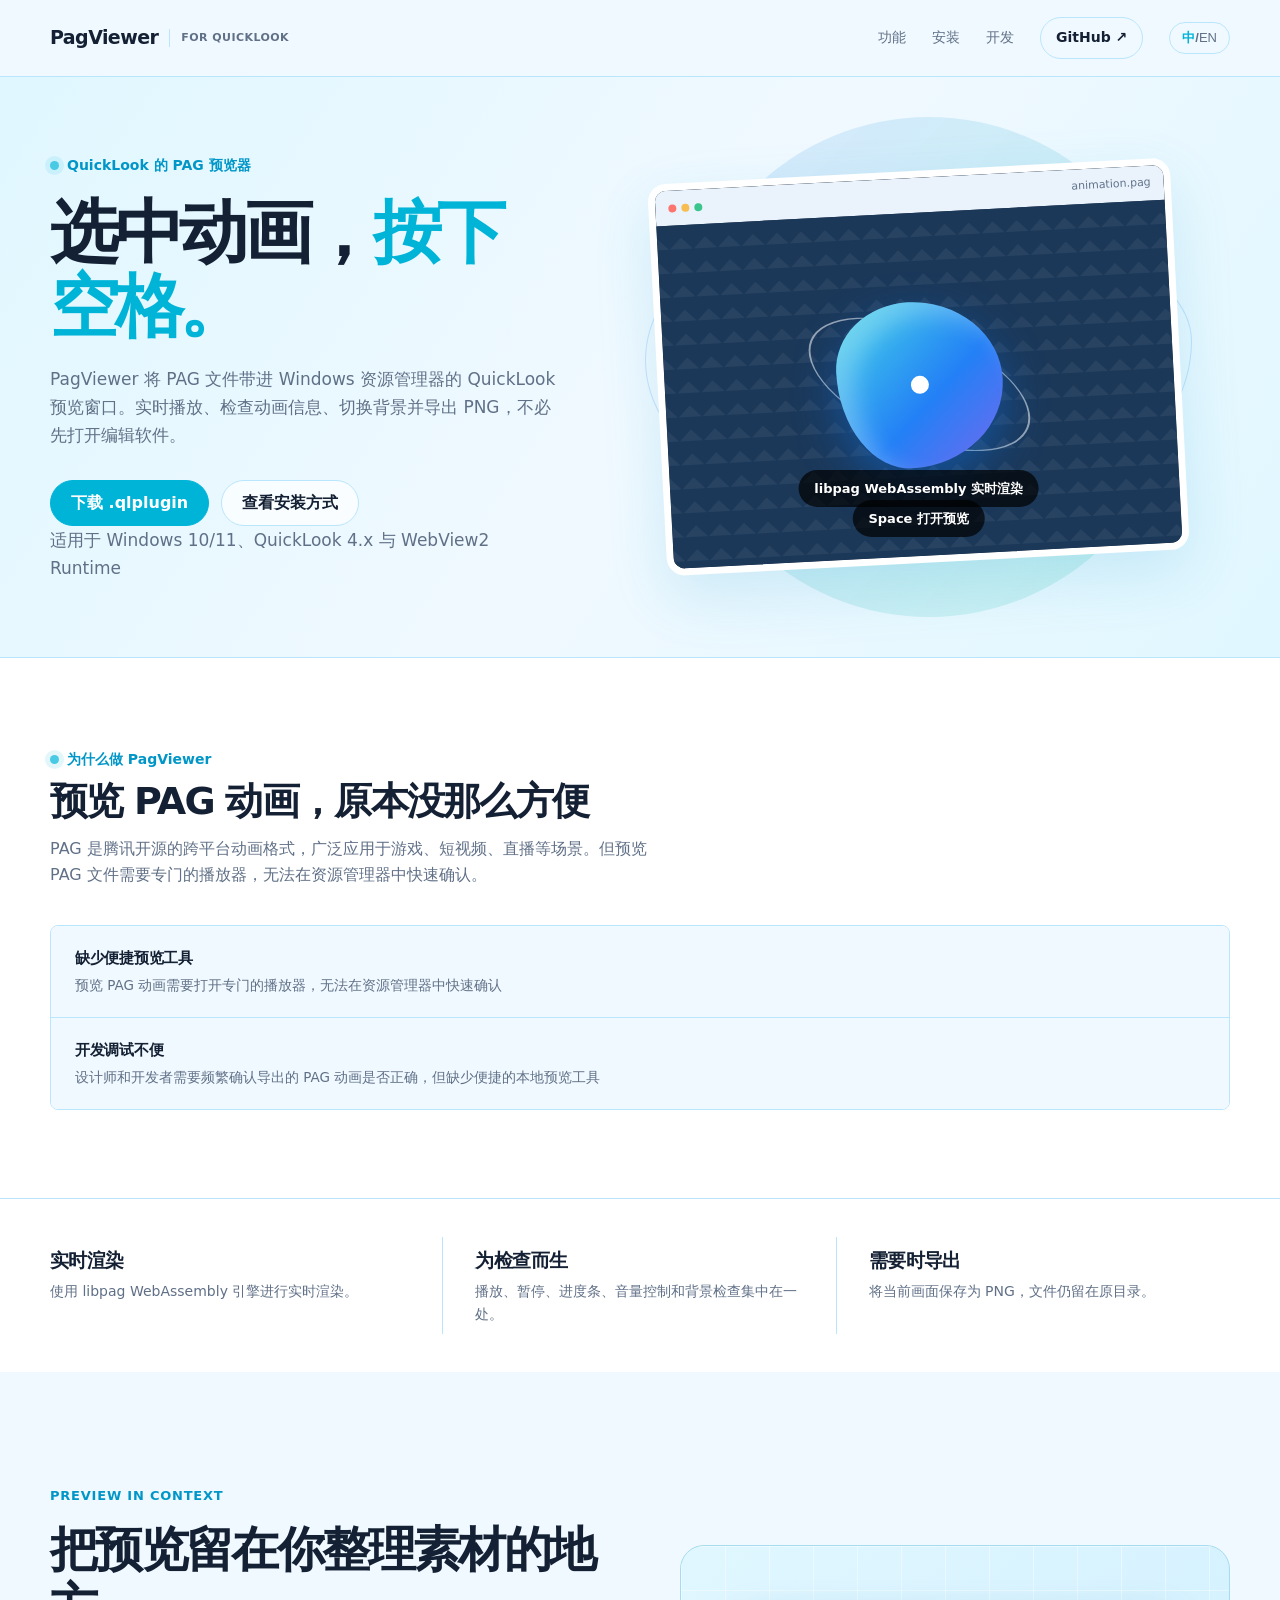
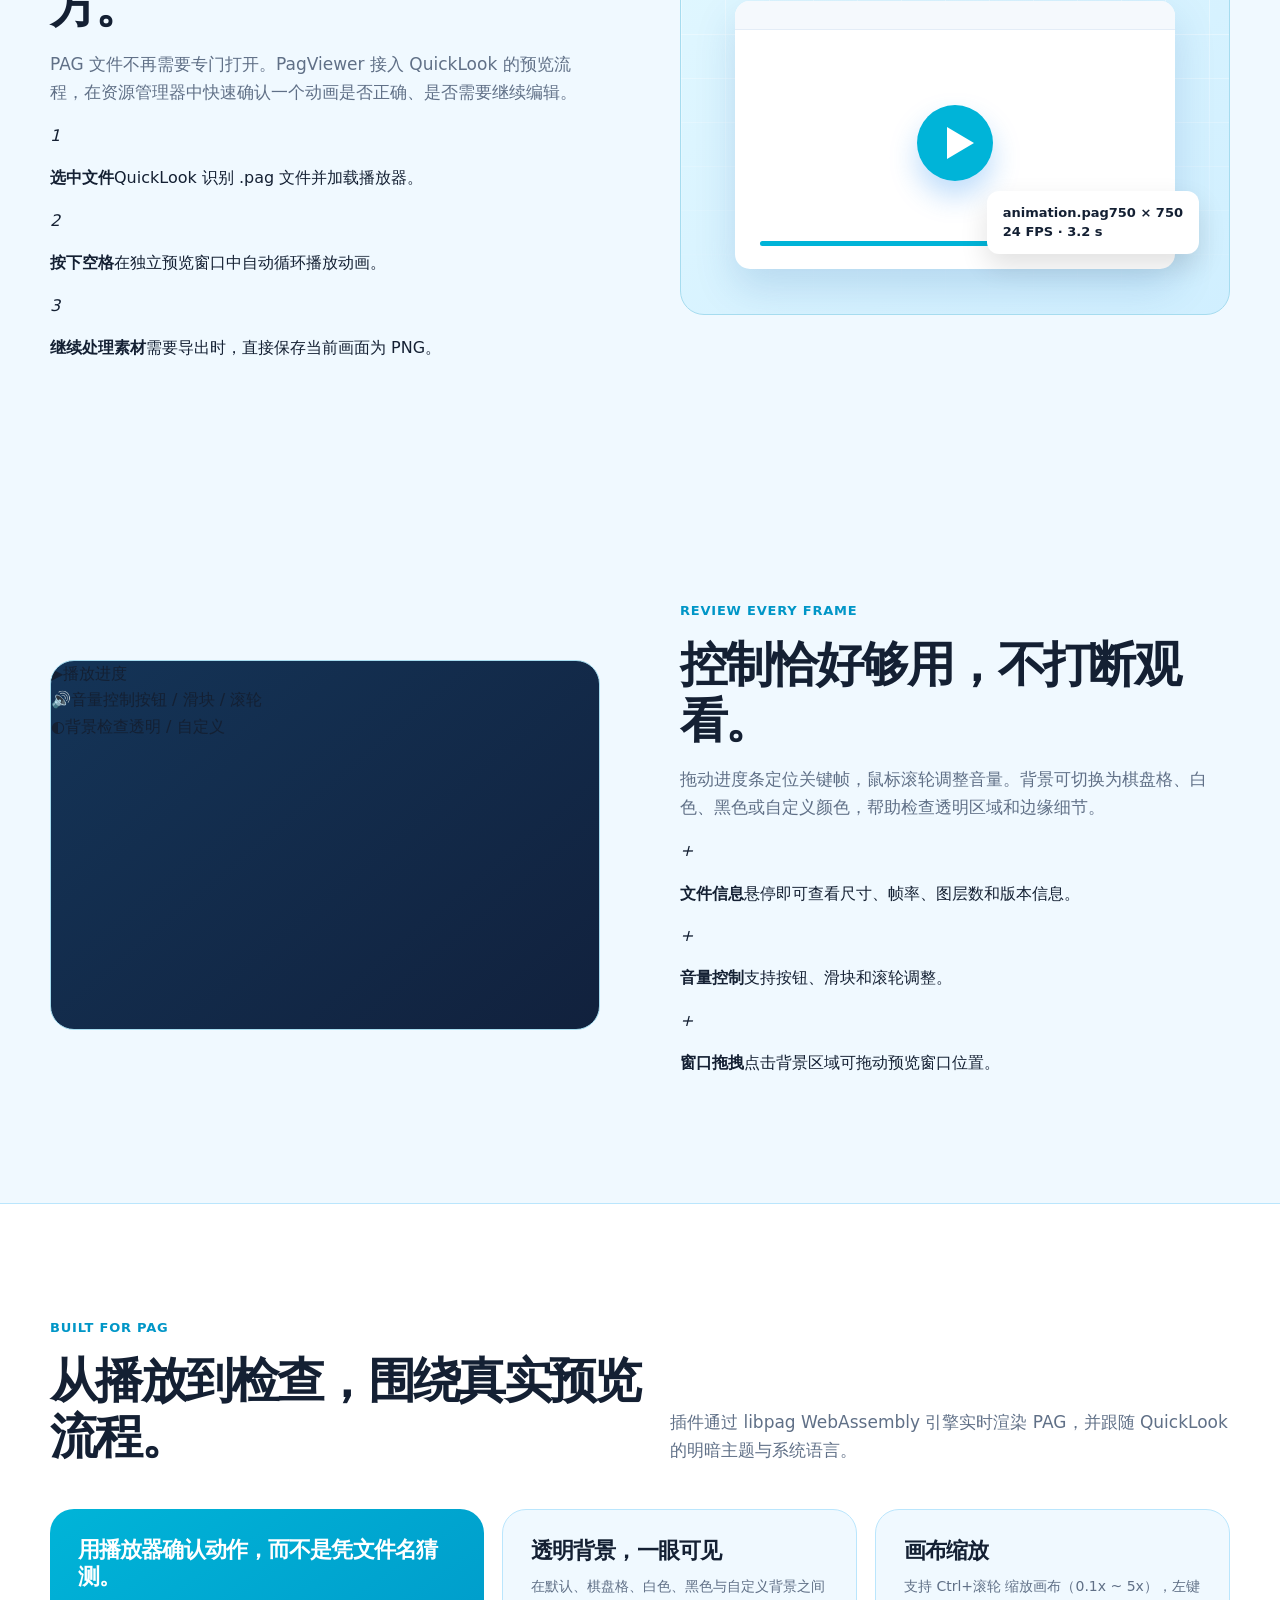
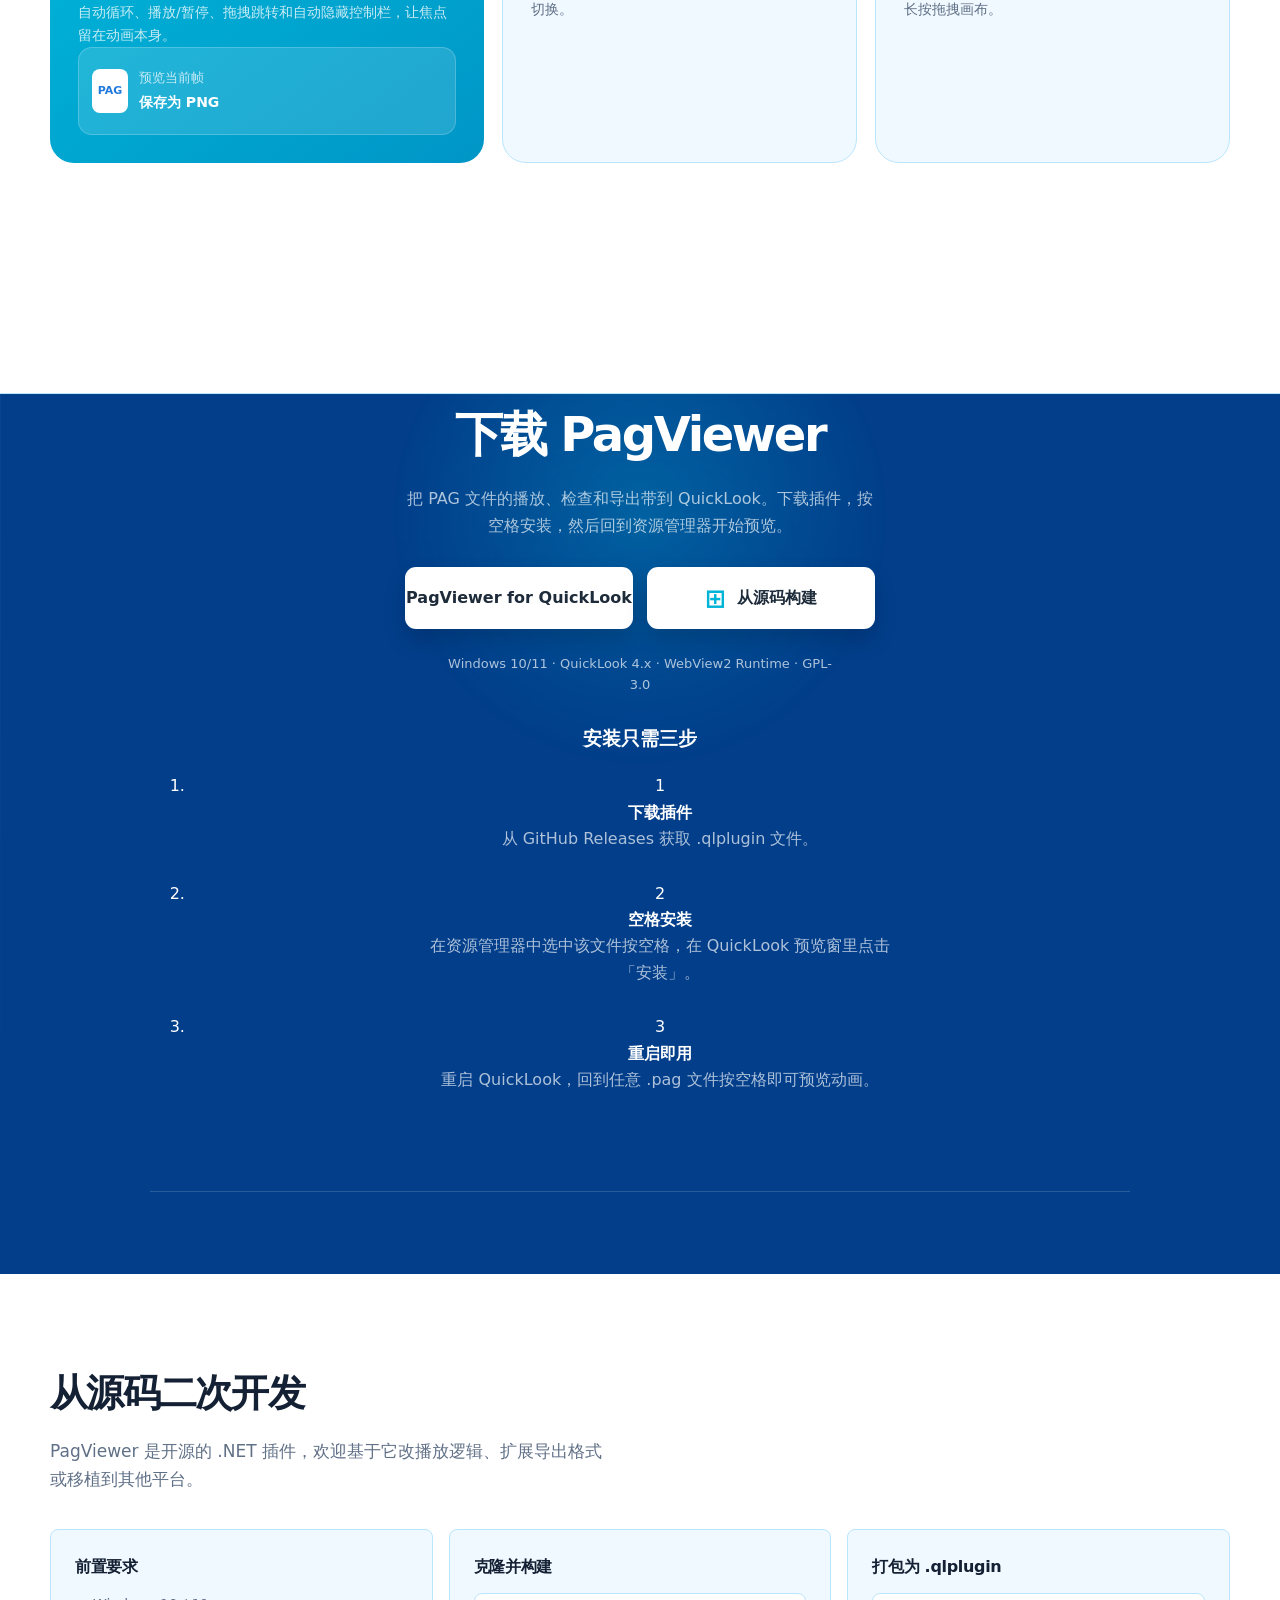
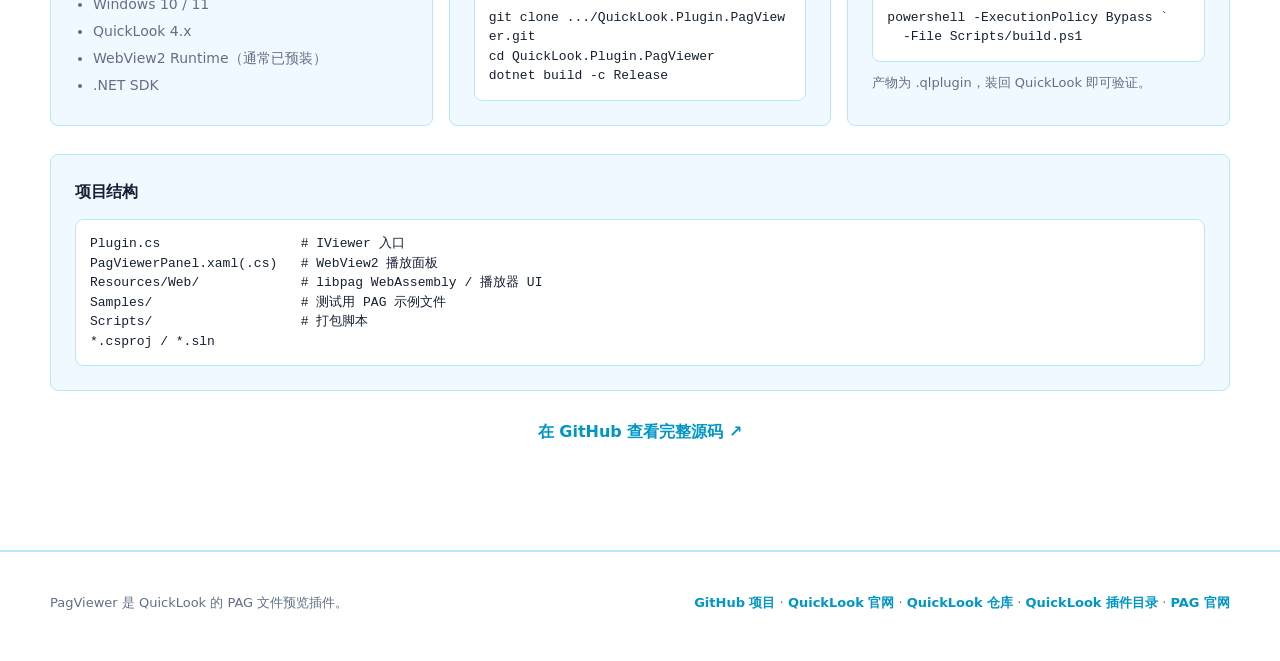
==== docs/index.html @ 3b641108 "feat: add bilingual (zh/en) landing page - Add complete landing page with bilingual support - Add la" ====
<!doctype html>
<html lang="zh-CN">
<head>
<meta charset="utf-8"><meta name="viewport" content="width=device-width, initial-scale=1">
<meta name="description" content="PagViewer 是 QuickLook 的 PAG 文件预览插件。在 Windows 资源管理器中选中文件后按空格，即可播放、检查和导出 PAG 动画。">
<title>PagViewer - 在资源管理器中预览 PAG 动画</title>
<style>
:root{--blue:#1985ef;--deep:#126dcc;--mint:#33d1ac;--ink:#142033;--muted:#607087;--line:#dbe6f3;--bg:#f4f8ff;--paper:#fff;--night:#10223d;--r:24px;--wrap:1180px;--shadow:0 22px 60px rgb(36 91 148/.12)}*{box-sizing:border-box}html{scroll-behavior:smooth}body{margin:0;background:var(--bg);color:var(--ink);font:16px/1.65 "Segoe UI",ui-sans-serif,system-ui,-apple-system,"PingFang SC","Microsoft YaHei",sans-serif;-webkit-font-smoothing:antialiased}a{color:inherit;text-decoration:none}button,a{touch-action:manipulation}:focus-visible{outline:3px solid var(--blue);outline-offset:3px}.wrap{width:min(var(--wrap),calc(100% - 40px));margin:auto}.skip{position:absolute;left:-999px;top:0;background:var(--blue);color:#fff;padding:10px 16px;z-index:9}.skip:focus{left:0}
.nav{height:76px;display:flex;align-items:center;justify-content:space-between;gap:24px}.brand{display:flex;align-items:center;gap:11px;font-weight:750;letter-spacing:-.03em;font-size:19px}.brand img{width:35px;height:35px;border-radius:10px}.brand small{font-size:11px;color:var(--muted);font-weight:600;letter-spacing:.04em;border-left:1px solid var(--line);padding-left:11px}.links{display:flex;align-items:center;gap:26px;color:var(--muted);font-size:14px}.links a:hover{color:var(--blue)}.nav-github{border:1px solid var(--line);border-radius:999px;padding:8px 15px;color:var(--ink);font-weight:650}.lang-switch{background:none;border:1px solid var(--line);border-radius:999px;padding:6px 12px;color:var(--muted);font-size:13px;font-weight:600;cursor:pointer;transition:all .2s ease}.lang-switch:hover{border-color:var(--blue);color:var(--blue)}
.hero-shell{overflow:hidden;background:linear-gradient(124deg,#e8f6ff 0%,#f7fbff 52%,#e7f1ff 100%);border-top:1px solid #e2edf9;border-bottom:1px solid #dbe8f7}.hero{min-height:580px;display:grid;grid-template-columns:.9fr 1.1fr;align-items:center;gap:48px;padding:70px 0}.kicker{display:inline-flex;align-items:center;gap:8px;color:var(--deep);font-size:14px;font-weight:700}.kicker i{width:9px;height:9px;border-radius:999px;background:var(--mint);box-shadow:0 0 0 5px rgb(51 209 172/.15)}h1{font-size:clamp(42px,5.4vw,72px);line-height:1.06;letter-spacing:-.065em;margin:18px 0 22px;max-width:16ch}h1 strong{font-weight:800;color:var(--blue)}.hero p{max-width:47ch;margin:0;color:var(--muted);font-size:17px}.actions{display:flex;gap:12px;flex-wrap:wrap;margin-top:31px}.button{min-height:46px;padding:0 20px;display:inline-flex;align-items:center;justify-content:center;gap:8px;border-radius:999px;border:1px solid var(--line);font-weight:700;transition:transform .18s ease,box-shadow .18s ease}.button:hover{transform:translateY(-2px);box-shadow:0 8px 20px rgb(25 133 239/.18)}.primary{background:var(--blue);border-color:var(--blue);color:#fff}.ghost{background:rgb(255 255 255/.7)}.fine{font-size:13px;color:var(--muted);margin-top:16px}
.stage{position:relative;min-height:400px;isolation:isolate}.orbit{position:absolute;width:500px;height:500px;border-radius:50%;left:50%;top:50%;transform:translate(-48%,-50%);background:radial-gradient(circle at 35% 25%,#fff 0 3%,transparent 3.5%),radial-gradient(circle at 75% 67%,rgb(51 209 172/.22) 0 5%,transparent 5.5%),linear-gradient(135deg,rgb(25 133 239/.13),rgb(51 209 172/.18))}.halo{position:absolute;inset:38px;border:1px solid rgb(25 133 239/.2);border-radius:42% 58% 49% 51%/48% 42% 58% 52%;animation:float 8s ease-in-out infinite}.halo.two{inset:76px;border-color:rgb(51 209 172/.38);animation-delay:-3s}.viewer{position:absolute;left:8%;right:8%;top:50%;aspect-ratio:4/3;border-radius:18px;background:#132740;box-shadow:var(--shadow);overflow:hidden;transform:translateY(-50%) rotate(-3deg);border:7px solid #fff}.viewer-top{height:35px;background:#eaf2fb;display:flex;align-items:center;gap:5px;padding:0 13px}.viewer-top b{height:8px;width:8px;border-radius:50%;background:#fc756f}.viewer-top b:nth-child(2){background:#f7bd53}.viewer-top b:nth-child(3){background:#39c58b}.viewer-top span{margin-left:auto;color:#61748c;font-size:11px}.viewer-canvas{height:calc(100% - 35px);display:grid;place-items:center;position:relative;background-color:#1b3859;background-image:linear-gradient(45deg,rgb(255 255 255/.055) 25%,transparent 25%),linear-gradient(-45deg,rgb(255 255 255/.055) 25%,transparent 25%);background-size:24px 24px}.blob{width:166px;height:166px;position:absolute;inset:0;margin:auto;border-radius:45% 55% 57% 43%/40% 49% 51% 60%;background:linear-gradient(135deg,#46d8e7,#2380f6 58%,#7469ee);box-shadow:inset 18px 14px 22px rgb(255 255 255/.25),0 18px 46px rgb(12 116 236/.45);animation:morph 6s ease-in-out infinite}.ring{position:absolute;inset:0;margin:auto;width:235px;height:235px;border:2px solid rgb(255 255 255/.54);border-radius:50%;transform:rotate(25deg) scaleY(.46);animation:spin 8s linear infinite}.spark{position:absolute;width:18px;height:18px;border-radius:50%;background:#fff;animation:bob 3s ease-in-out infinite}.tag{position:absolute;bottom:30px;left:50%;transform:translateX(-50%);background:rgba(0,0,0,.7);color:#fff;padding:8px 16px;border-radius:20px;font-size:13px;font-weight:600;white-space:nowrap}.tag.bottom{bottom:60px}
.intro{padding:38px 0;background:var(--paper)}.intro-grid{display:grid;grid-template-columns:repeat(3,1fr)}.intro-item{padding:8px 32px;border-right:1px solid var(--line)}.intro-item:first-child{padding-left:0}.intro-item:last-child{border:0}.intro-item b{display:block;font-size:19px;letter-spacing:-.03em}.intro-item span{display:block;margin-top:4px;color:var(--muted);font-size:14px}section.block{padding:110px 0}.eyeline{display:inline-block;color:var(--deep);font-size:13px;font-weight:800;letter-spacing:.06em;text-transform:uppercase}.heading{max-width:620px;margin:12px 0 0;font-size:clamp(31px,4vw,48px);line-height:1.17;letter-spacing:-.055em}.bodycopy{max-width:560px;color:var(--muted);font-size:17px}.split{display:grid;grid-template-columns:1fr 1fr;align-items:center;gap:80px}.plate{min-height:370px;border-radius:var(--r);position:relative;overflow:hidden;background:linear-gradient(140deg,#e4f6ff,#d9e9ff);border:1px solid #cbe1f7}.plate.dark{background:linear-gradient(140deg,#143457,#11213d)}.plate-grid{position:absolute;inset:0;background:linear-gradient(rgb(255 255 255/.45) 1px,transparent 1px),linear-gradient(90deg,rgb(255 255 255/.45) 1px,transparent 1px);background-size:44px 44px;mask-image:linear-gradient(to bottom,#000,transparent)}.frame{position:absolute;background:#fff;border-radius:15px;box-shadow:0 18px 40px rgb(17 89 159/.17)}.frame.main{inset:55px 54px 45px}.frame.main:before{content:"";display:block;height:28px;border-bottom:1px solid #e4edf7;background:#f5f9fd;border-radius:15px 15px 0 0}.mini-play{position:absolute;left:50%;top:53%;width:76px;height:76px;border-radius:50%;transform:translate(-50%,-50%);background:var(--blue);box-shadow:0 15px 28px rgb(25 133 239/.28)}.mini-play:after{content:"";position:absolute;left:30px;top:22px;border-left:27px solid #fff;border-top:16px solid transparent;border-bottom:16px solid transparent}.bar{height:5px;position:absolute;left:25px;right:25px;bottom:23px;border-radius:5px;background:#d9e9f7}.bar:before{content:"";position:absolute;left:0;top:0;height:100%;width:65%;background:var(--blue);border-radius:5px}.float-card{position:absolute;bottom:60px;right:30px;background:#fff;padding:12px 16px;border-radius:12px;box-shadow:0 12px 28px rgba(0,0,0,.12);font-size:13px;line-height:1.5;color:var(--ink);font-weight:600}
.feature-zone{background:var(--paper);border-top:1px solid var(--line);border-bottom:1px solid var(--line)}section.block.feature-zone{padding-bottom:230px}.feature-head{display:flex;justify-content:space-between;align-items:end;gap:28px}.feature-head .bodycopy{margin:0}.feature-grid{display:grid;grid-template-columns:1.1fr .9fr .9fr;gap:18px;margin-top:45px}.feature{min-height:250px;padding:28px;border:1px solid var(--line);border-radius:var(--r);background:var(--bg);display:flex;flex-direction:column;justify-content:space-between}.feature.large{background:linear-gradient(145deg,#1c8cf3,#216bdd);border:0;color:#fff}.feature h3{font-size:22px;line-height:1.22;letter-spacing:-.04em;margin:0}.feature p{margin:10px 0 0;color:var(--muted);font-size:14px}.feature.large p{color:rgb(255 255 255/.78)}.visual{position:relative;margin-top:20px}.checker:after{content:"";position:absolute;width:55px;height:55px;border-radius:18px 30px 22px 35px;background:linear-gradient(135deg,#5adfca,#498bea);left:calc(50% - 27px);top:15px}.export{height:88px;border-radius:14px;background:rgb(255 255 255/.13);border:1px solid rgb(255 255 255/.2);padding:13px;display:flex;align-items:center;gap:11px}.file-mark{width:36px;height:44px;border-radius:8px;background:#fff;color:#237add;display:grid;place-items:center;font-weight:900;font-size:11px}.export small{color:rgb(255 255 255/.74);display:block}.export b{font-size:14px}
.download-stage{position:relative;z-index:1;background:#172231;color:#fff;padding:0 0 82px}.download-stage:before{content:"";position:absolute;inset:0;background:radial-gradient(circle at 50% 14%,rgb(36 125 232/.38),transparent 23%),linear-gradient(90deg,rgb(255 255 255/.035) 1px,transparent 1px),linear-gradient(rgb(255 255 255/.025) 1px,transparent 1px);background-size:auto,44px 44px,44px 44px;mask-image:linear-gradient(to bottom,#000,transparent)}.download-wrap{position:relative;width:min(980px,calc(100% - 40px));margin:auto;text-align:center;border-bottom:1px solid rgb(255 255 255/.16);padding:1px 0 70px}.package-crop{width:min(420px,73vw);overflow:visible;margin:-190px auto -12px}.package{display:block;width:100%;height:auto;margin:0;filter:drop-shadow(0 20px 18px rgb(0 0 0/.38)) drop-shadow(0 0 1.2px rgb(173 216 255/.55));transform-origin:center;transition:transform .5s cubic-bezier(.16,1,.3,1),filter .5s ease}.download-stage:hover .package{transform:translateY(-12px) rotate(-1deg);filter:drop-shadow(0 34px 26px rgb(0 0 0/.45)) drop-shadow(0 0 1.2px rgb(200 230 255/.7))}.download-stage h2{font-size:clamp(34px,4vw,48px);letter-spacing:-.05em;margin:0 0 12px}.download-stage p{margin:0 auto 28px;max-width:47ch;color:rgb(255 255 255/.68)}.download-buttons{display:flex;justify-content:center;gap:14px;flex-wrap:wrap}.download-button{min-width:228px;min-height:62px;border-radius:11px;background:#fff;color:#1e2b3a;display:inline-flex;align-items:center;justify-content:center;gap:11px;font-weight:750;box-shadow:0 12px 22px rgb(0 0 0/.15);transition:transform .22s ease,box-shadow .22s ease}.download-button:hover{transform:translateY(-5px);box-shadow:0 20px 32px rgb(0 0 0/.3)}.download-button img{width:27px;height:27px;border-radius:7px}.download-button .win{font-size:25px;line-height:1;color:#2181e9}.download-note{margin-top:24px!important;font-size:13px}.install{display:none}body{color-scheme:light}
.pain{padding:88px 0;background:var(--paper);border-bottom:1px solid var(--line)}.pain .kicker{margin-bottom:8px}.pain h2{font-size:clamp(26px,3.2vw,38px);line-height:1.18;letter-spacing:-.045em;margin:0 0 12px}.pain .lead{max-width:600px;color:var(--muted);font-size:16px;margin:0 0 36px}.pain .lead code{background:rgba(25,133,239,.1);color:var(--deep);padding:1px 7px;border-radius:6px;font-size:14px}.pain-list{display:flex;flex-direction:column;gap:0;border:1px solid var(--line);border-radius:8px;overflow:hidden}.pain-row{display:flex;align-items:center;justify-content:space-between;gap:24px;padding:20px 24px;background:var(--bg);border-bottom:1px solid var(--line);transition:transform .25s ease,background .25s ease}.pain-row:last-child{border-bottom:0}.pain-row:hover{transform:translateX(6px);background:#eef4fb}.pain-left{display:flex;flex-direction:column;gap:4px}.pain-left b{font-size:15px;letter-spacing:-.02em}.pain-left span{font-size:13.5px;color:var(--muted)}.pain-row>a{flex:0 0 auto;font-size:13px;font-weight:700;color:var(--deep);white-space:nowrap}.pain-turn{margin-top:36px;padding:24px 28px;border-radius:8px;background:linear-gradient(135deg,var(--blue),#216bdd);color:#fff;display:flex;align-items:center;gap:20px;transition:transform .25s ease,box-shadow .25s ease}.pain-turn:hover{transform:translateY(-4px);box-shadow:0 18px 40px rgb(25 85 145/.22)}.pain-turn-icon{flex:0 0 auto;width:44px;height:44px;border-radius:50%;background:rgba(255,255,255,.18);display:grid;place-items:center;font-size:22px}.pain-turn-text{display:flex;flex-direction:column;gap:2px}.pain-turn-text b{font-size:15px}.pain-turn-text span{font-size:13.5px;opacity:.82}
.dev{padding:88px 0;background:var(--paper);border-bottom:1px solid var(--line)}.dev h2{font-size:clamp(26px,3.2vw,38px);letter-spacing:-.045em;margin:0 0 12px}.dev .bodycopy{margin:0 0 36px}.dev-grid{display:grid;grid-template-columns:repeat(3,1fr);gap:16px}.dev-card{padding:24px;border-radius:8px;background:var(--bg);border:1px solid var(--line);transition:transform .25s ease,box-shadow .25s ease,border-color .25s ease}.dev-card:hover{transform:translateY(-3px);border-color:rgb(25 133 239/.45)}.dev-card h3{margin:0 0 12px;font-size:16px;letter-spacing:-.02em}.dev-card ul{margin:0;padding:0 0 0 18px;color:var(--muted);font-size:14px}.dev-card ul li{margin-bottom:4px}.dev-card pre{margin:12px 0 0;padding:14px;border-radius:8px;background:var(--paper);border:1px solid var(--line);overflow-x:auto;white-space:pre-wrap;word-break:break-all;font-size:13px;line-height:1.5}.dev-card code{font-family:ui-monospace,"Cascadia Code","Segoe UI Mono",Consolas,monospace}.dev-card .hint{margin:10px 0 0;font-size:13px;color:var(--muted)}.dev-tree{margin-top:28px;padding:24px;border-radius:8px;background:var(--bg);border:1px solid var(--line)}.dev-tree h3{margin:0 0 14px;font-size:16px;letter-spacing:-.02em}.dev-tree pre{margin:0;padding:14px;border-radius:8px;background:var(--paper);border:1px solid var(--line);overflow-x:auto;white-space:pre-wrap;word-break:break-all;font-size:13px;line-height:1.5}.dev-link{margin-top:28px;text-align:center}.dev-link a{font-weight:700;color:var(--deep)}@media(max-width:850px){.dev-grid{grid-template-columns:1fr 1fr}}@media(max-width:560px){.dev-grid{grid-template-columns:1fr}}
footer{padding:40px 0 48px;background:var(--paper);border-top:1px solid var(--line)}.foot{display:flex;align-items:center;gap:10px 20px;flex-wrap:wrap;justify-content:space-between;color:var(--muted);font-size:13px}.foot a{color:var(--deep);font-weight:700}
@keyframes float{50%{transform:translate(-48%,-50%) rotate(12deg) scale(1.04)}}@keyframes morph{50%{border-radius:59% 41% 39% 61%/54% 38% 62% 46%;transform:scale(1.08) rotate(14deg)}}@keyframes spin{to{transform:rotate(385deg) scaleY(.46)}}@keyframes bob{50%{transform:translateY(-10px)}}@media(max-width:850px){.links a:not(.nav-github){display:none}.hero{grid-template-columns:1fr;padding:55px 0 42px}.stage{min-height:330px;max-width:570px;width:100%;margin:auto}.split{grid-template-columns:1fr;gap:38px}.split.reverse .plate{order:2}.feature-grid{grid-template-columns:1fr 1fr}.feature.large{grid-column:span 2}.intro-item{padding:8px 18px}.intro-item:first-child{padding-left:0}}@media(max-width:560px){.wrap{width:min(100% - 32px,var(--wrap))}.nav{height:67px}.brand small{display:none}.nav-github{padding:7px 12px}.hero{min-height:0}.hero p{font-size:16px}.stage{min-height:230px}.orbit{width:280px;height:280px}.halo{inset:22px}.viewer{left:26%;right:26%;top:50%;aspect-ratio:4/3;transform:translateY(-50%) rotate(-3deg);border-width:5px}.ring{width:150px;height:150px}.blob{width:104px;height:104px}.spark{width:13px;height:13px}.tag{display:none}.intro-grid,.feature-grid{grid-template-columns:1fr}.intro-item{padding:0;border:0}.feature-head{display:block}.feature.large{grid-column:auto}.requirements,.foot{align-items:flex-start;flex-direction:column}.plate{min-height:310px}section.block{padding:76px 0}section.block.feature-zone{padding-bottom:150px}}@media(max-width:400px){.stage{min-height:190px}.orbit{width:230px;height:230px}.halo{inset:14px}.viewer{left:28%;right:28%;border-width:4px;border-radius:12px}.ring{width:108px;height:108px}.blob{width:74px;height:74px}.spark{width:11px;height:11px}}@media(prefers-reduced-motion:reduce){html{scroll-behavior:auto}*,*:before,*:after{animation-duration:.001ms!important;animation-iteration-count:1!important;scroll-behavior:auto!important}}
/* PagViewer brand palette */
:root{--blue:#00b4d8;--deep:#0096c7;--mint:#48cae4;--night:#023e8a;--bg:#f0f9ff;--line:#bae6fd;--shadow:0 22px 60px rgb(0 150 199/.14)}
.hero-shell{background:linear-gradient(124deg,#e0f7ff,#f0f9ff 52%,#e0f7ff);border-color:#bae6fd}.primary{background:#00b4d8;border-color:#00b4d8}.kicker i{background:#48cae4;box-shadow:0 0 0 5px rgb(72 202 228/.15)}.plate{background:linear-gradient(140deg,#e0f7ff,#d0efff);border-color:#a6dcef}.feature.large{background:linear-gradient(145deg,#00b4d8,#0096c7)}.download-stage{background:#023e8a}.download-stage:before{background:radial-gradient(circle at 50% 14%,rgb(0 180 216/.35),transparent 25%),linear-gradient(90deg,rgb(255 255 255/.035) 1px,transparent 1px),linear-gradient(rgb(255 255 255/.025) 1px,transparent 1px)}.pain-turn{background:linear-gradient(135deg,#00b4d8,#0096c7)}.quicklook-link:hover{border-color:#48cae4;color:#0096c7}
.download-button .win{color:#00b4d8}.download-stage .package{filter:drop-shadow(0 20px 18px rgb(0 30 70/.42)) drop-shadow(0 0 1.2px rgb(150 220 255/.58))}
</style>
</head>
<body>
<a class="skip" href="#main" data-zh="跳到主要内容" data-en="Skip to main content">跳到主要内容</a>
<header class="wrap nav">
  <a class="brand" href="#top"><span>PagViewer</span><small>FOR QUICKLOOK</small></a>
  <nav class="links" aria-label="Navigation">
    <a href="#features" data-zh="功能" data-en="Features">功能</a>
    <a href="#install" data-zh="安装" data-en="Install">安装</a>
    <a href="#dev" data-zh="开发" data-en="Dev">开发</a>
    <a class="nav-github" href="https://github.com/yancongya/QuickLook.Plugin.PagViewer">GitHub ↗</a>
    <button class="lang-switch" onclick="toggleLang()" aria-label="Switch language"><span class="lang-zh">中</span>/<span class="lang-en">EN</span></button>
  </nav>
</header>

<main id="main">
<div class="hero-shell" id="top">
  <div class="wrap hero">
    <div>
      <span class="kicker"><i aria-hidden="true"></i><span data-zh="QuickLook 的 PAG 预览器" data-en="PAG Previewer for QuickLook">QuickLook 的 PAG 预览器</span></span>
      <h1 data-zh="选中动画，<strong>按下空格。</strong>" data-en="Select animation, <strong>press Space.</strong>">选中动画，<strong>按下空格。</strong></h1>
      <p data-zh="PagViewer 将 PAG 文件带进 Windows 资源管理器的 QuickLook 预览窗口。实时播放、检查动画信息、切换背景并导出 PNG，不必先打开编辑软件。" data-en="PagViewer brings PAG files into QuickLook's preview window in Windows Explorer. Play, inspect, switch backgrounds, and export PNG without opening editing software.">PagViewer 将 PAG 文件带进 Windows 资源管理器的 QuickLook 预览窗口。实时播放、检查动画信息、切换背景并导出 PNG，不必先打开编辑软件。</p>
      <div class="actions">
        <a class="button primary" href="https://github.com/yancongya/QuickLook.Plugin.PagViewer/releases" data-zh="下载 .qlplugin" data-en="Download .qlplugin">下载 .qlplugin</a>
        <a class="button ghost" href="#install" data-zh="查看安装方式" data-en="View Installation">查看安装方式</a>
      </div>
      <p class="fine" data-zh="适用于 Windows 10/11、QuickLook 4.x 与 WebView2 Runtime" data-en="For Windows 10/11, QuickLook 4.x and WebView2 Runtime">适用于 Windows 10/11、QuickLook 4.x 与 WebView2 Runtime</p>
    </div>
    <div class="stage" role="img" aria-label="PagViewer preview">
      <div class="orbit"></div>
      <div class="halo"></div>
      <div class="halo two"></div>
      <div class="viewer">
        <div class="viewer-top"><b></b><b></b><b></b><span>animation.pag</span></div>
        <div class="viewer-canvas">
          <div class="ring"></div>
          <div class="blob"></div>
          <div class="spark"></div>
        </div>
      </div>
      <span class="tag"><b>Space</b> <span data-zh="打开预览" data-en="Open Preview">打开预览</span></span>
      <span class="tag bottom" data-zh="libpag WebAssembly 实时渲染" data-en="libpag WebAssembly Real-time Rendering">libpag WebAssembly 实时渲染</span>
    </div>
  </div>
</div>

<section class="pain" id="why">
  <div class="wrap">
    <span class="kicker"><i aria-hidden="true"></i><span data-zh="为什么做 PagViewer" data-en="Why PagViewer">为什么做 PagViewer</span></span>
    <h2 data-zh="预览 PAG 动画，原本没那么方便" data-en="Previewing PAG wasn't that convenient">预览 PAG 动画，原本没那么方便</h2>
    <p class="lead" data-zh="PAG 是腾讯开源的跨平台动画格式，广泛应用于游戏、短视频、直播等场景。但预览 PAG 文件需要专门的播放器，无法在资源管理器中快速确认。" data-en="PAG is Tencent's open-source cross-platform animation format, widely used in games, short videos, and live streaming. But previewing PAG files requires a dedicated player, making quick verification in Explorer impossible.">PAG 是腾讯开源的跨平台动画格式，广泛应用于游戏、短视频、直播等场景。但预览 PAG 文件需要专门的播放器，无法在资源管理器中快速确认。</p>
    <div class="pain-list">
      <div class="pain-row">
        <div class="pain-left">
          <b data-zh="缺少便捷预览工具" data-en="Lack of convenient preview tools">缺少便捷预览工具</b>
          <span data-zh="预览 PAG 动画需要打开专门的播放器，无法在资源管理器中快速确认" data-en="Previewing PAG requires opening a dedicated player, can't quickly verify in Explorer">预览 PAG 动画需要打开专门的播放器，无法在资源管理器中快速确认</span>
        </div>
      </div>
      <div class="pain-row">
        <div class="pain-left">
          <b data-zh="开发调试不便" data-en="Inconvenient development">开发调试不便</b>
          <span data-zh="设计师和开发者需要频繁确认导出的 PAG 动画是否正确，但缺少便捷的本地预览工具" data-en="Designers and developers need to frequently verify exported PAG animations, but lack convenient local preview tools">设计师和开发者需要频繁确认导出的 PAG 动画是否正确，但缺少便捷的本地预览工具</span>
        </div>
      </div>
    </div>
  </div>
</section>

<section class="intro">
  <div class="wrap intro-grid">
    <div class="intro-item">
      <b data-zh="实时渲染" data-en="Real-time Rendering">实时渲染</b>
      <span data-zh="使用 libpag WebAssembly 引擎进行实时渲染。" data-en="Uses libpag WebAssembly engine for real-time rendering.">使用 libpag WebAssembly 引擎进行实时渲染。</span>
    </div>
    <div class="intro-item">
      <b data-zh="为检查而生" data-en="Built for Inspection">为检查而生</b>
      <span data-zh="播放、暂停、进度条、音量控制和背景检查集中在一处。" data-en="Play, pause, seek, volume control and background inspection in one place.">播放、暂停、进度条、音量控制和背景检查集中在一处。</span>
    </div>
    <div class="intro-item">
      <b data-zh="需要时导出" data-en="Export When Needed">需要时导出</b>
      <span data-zh="将当前画面保存为 PNG，文件仍留在原目录。" data-en="Save current frame as PNG, file stays in original directory.">将当前画面保存为 PNG，文件仍留在原目录。</span>
    </div>
  </div>
</section>

<section class="block" id="features">
  <div class="wrap split">
    <div>
      <span class="eyeline">Preview in context</span>
      <h2 class="heading" data-zh="把预览留在你整理素材的地方。" data-en="Keep preview where you organize assets.">把预览留在你整理素材的地方。</h2>
      <p class="bodycopy" data-zh="PAG 文件不再需要专门打开。PagViewer 接入 QuickLook 的预览流程，在资源管理器中快速确认一个动画是否正确、是否需要继续编辑。" data-en="PAG files no longer need special software. PagViewer integrates with QuickLook to quickly verify animations in Explorer.">PAG 文件不再需要专门打开。PagViewer 接入 QuickLook 的预览流程，在资源管理器中快速确认一个动画是否正确、是否需要继续编辑。</p>
      <div class="copy-list">
        <div><i>1</i><p><b data-zh="选中文件" data-en="Select File">选中文件</b><span data-zh="QuickLook 识别 .pag 文件并加载播放器。" data-en="QuickLook recognizes .pag files and loads the player.">QuickLook 识别 .pag 文件并加载播放器。</span></p></div>
        <div><i>2</i><p><b data-zh="按下空格" data-en="Press Space">按下空格</b><span data-zh="在独立预览窗口中自动循环播放动画。" data-en="Auto-loop animation in an independent preview window.">在独立预览窗口中自动循环播放动画。</span></p></div>
        <div><i>3</i><p><b data-zh="继续处理素材" data-en="Continue Processing">继续处理素材</b><span data-zh="需要导出时，直接保存当前画面为 PNG。" data-en="Export by saving current frame as PNG directly.">需要导出时，直接保存当前画面为 PNG。</span></p></div>
      </div>
    </div>
    <div class="plate">
      <div class="plate-grid"></div>
      <div class="frame main">
        <div class="mini-play"></div>
        <div class="bar"></div>
      </div>
      <div class="float-card"><b>animation.pag</b>750 × 750<br>24 FPS · 3.2 s</div>
    </div>
  </div>
</section>

<section class="block">
  <div class="wrap split reverse">
    <div class="plate dark">
      <div class="controls-art">
        <div>
          <div class="control-row"><span class="control-icon">▶</span><span data-zh="播放进度" data-en="Playback Progress">播放进度</span><span class="slider"></span></div>
          <div class="control-row"><span class="control-icon">🔊</span><span data-zh="音量控制" data-en="Volume Control">音量控制</span><span data-zh="按钮 / 滑块 / 滚轮" data-en="Button / Slider / Scroll">按钮 / 滑块 / 滚轮</span></div>
          <div class="control-row"><span class="control-icon">◐</span><span data-zh="背景检查" data-en="Background Check">背景检查</span><span data-zh="透明 / 自定义" data-en="Transparent / Custom">透明 / 自定义</span></div>
        </div>
      </div>
    </div>
    <div>
      <span class="eyeline">Review every frame</span>
      <h2 class="heading" data-zh="控制恰好够用，不打断观看。" data-en="Just enough control, without interrupting playback.">控制恰好够用，不打断观看。</h2>
      <p class="bodycopy" data-zh="拖动进度条定位关键帧，鼠标滚轮调整音量。背景可切换为棋盘格、白色、黑色或自定义颜色，帮助检查透明区域和边缘细节。" data-en="Drag progress bar to keyframes, scroll to adjust volume. Switch backgrounds to inspect transparency and edges.">拖动进度条定位关键帧，鼠标滚轮调整音量。背景可切换为棋盘格、白色、黑色或自定义颜色，帮助检查透明区域和边缘细节。</p>
      <div class="copy-list">
        <div><i>+</i><p><b data-zh="文件信息" data-en="File Info">文件信息</b><span data-zh="悬停即可查看尺寸、帧率、图层数和版本信息。" data-en="Hover to view dimensions, FPS, layers and version info.">悬停即可查看尺寸、帧率、图层数和版本信息。</span></p></div>
        <div><i>+</i><p><b data-zh="音量控制" data-en="Volume Control">音量控制</b><span data-zh="支持按钮、滑块和滚轮调整。" data-en="Supports button, slider and scroll wheel.">支持按钮、滑块和滚轮调整。</span></p></div>
        <div><i>+</i><p><b data-zh="窗口拖拽" data-en="Window Drag">窗口拖拽</b><span data-zh="点击背景区域可拖动预览窗口位置。" data-en="Click background area to drag preview window.">点击背景区域可拖动预览窗口位置。</span></p></div>
      </div>
    </div>
  </div>
</section>

<section class="block feature-zone">
  <div class="wrap">
    <div class="feature-head">
      <div>
        <span class="eyeline">Built for PAG</span>
        <h2 class="heading" data-zh="从播放到检查，围绕真实预览流程。" data-en="From playback to inspection, real preview workflow.">从播放到检查，围绕真实预览流程。</h2>
      </div>
      <p class="bodycopy" data-zh="插件通过 libpag WebAssembly 引擎实时渲染 PAG，并跟随 QuickLook 的明暗主题与系统语言。" data-en="Plugin renders PAG via libpag WebAssembly engine, following QuickLook theme and system language.">插件通过 libpag WebAssembly 引擎实时渲染 PAG，并跟随 QuickLook 的明暗主题与系统语言。</p>
    </div>
    <div class="feature-grid">
      <article class="feature large">
        <div>
          <h3 data-zh="用播放器确认动作，而不是凭文件名猜测。" data-en="Confirm actions with player, not by guessing filenames.">用播放器确认动作，而不是凭文件名猜测。</h3>
          <p data-zh="自动循环、播放/暂停、拖拽跳转和自动隐藏控制栏，让焦点留在动画本身。" data-en="Auto-loop, play/pause, seek and auto-hide control bar keep focus on animation.">自动循环、播放/暂停、拖拽跳转和自动隐藏控制栏，让焦点留在动画本身。</p>
        </div>
        <div class="export">
          <span class="file-mark">PAG</span>
          <span><small data-zh="预览当前帧" data-en="Preview Current Frame">预览当前帧</small><b data-zh="保存为 PNG" data-en="Save as PNG">保存为 PNG</b></span>
        </div>
      </article>
      <article class="feature">
        <div>
          <h3 data-zh="透明背景，一眼可见" data-en="Transparent Background, Visible at a Glance">透明背景，一眼可见</h3>
          <p data-zh="在默认、棋盘格、白色、黑色与自定义背景之间切换。" data-en="Switch between default, checkerboard, white, black and custom backgrounds.">在默认、棋盘格、白色、黑色与自定义背景之间切换。</p>
        </div>
      </article>
      <article class="feature">
        <div>
          <h3 data-zh="画布缩放" data-en="Canvas Zoom">画布缩放</h3>
          <p data-zh="支持 Ctrl+滚轮 缩放画布（0.1x ~ 5x），左键长按拖拽画布。" data-en="Supports Ctrl+Scroll zoom (0.1x ~ 5x), left-click drag to pan canvas.">支持 Ctrl+滚轮 缩放画布（0.1x ~ 5x），左键长按拖拽画布。</p>
        </div>
      </article>
    </div>
  </div>
</section>

<section class="download-stage" id="install">
  <div class="download-wrap">
    <h2 data-zh="下载 PagViewer" data-en="Download PagViewer">下载 PagViewer</h2>
    <p data-zh="把 PAG 文件的播放、检查和导出带到 QuickLook。下载插件，按空格安装，然后回到资源管理器开始预览。" data-en="Bring PAG playback, inspection and export to QuickLook. Download plugin, press Space to install, then start previewing.">把 PAG 文件的播放、检查和导出带到 QuickLook。下载插件，按空格安装，然后回到资源管理器开始预览。</p>
    <div class="download-buttons">
      <a class="download-button" href="https://github.com/yancongya/QuickLook.Plugin.PagViewer/releases">PagViewer for QuickLook</a>
      <a class="download-button" href="https://github.com/yancongya/QuickLook.Plugin.PagViewer"><span class="win" aria-hidden="true">⊞</span><span data-zh="从源码构建" data-en="Build from Source">从源码构建</span></a>
    </div>
    <p class="download-note">Windows 10/11 · QuickLook 4.x · WebView2 Runtime · GPL-3.0</p>
    <div class="install-steps">
      <h3 data-zh="安装只需三步" data-en="Install in Three Steps">安装只需三步</h3>
      <ol class="steps-3">
        <li><span class="num">1</span><div><b data-zh="下载插件" data-en="Download Plugin">下载插件</b><p data-zh="从 GitHub Releases 获取 .qlplugin 文件。" data-en="Get .qlplugin file from GitHub Releases.">从 GitHub Releases 获取 .qlplugin 文件。</p></div></li>
        <li><span class="num">2</span><div><b data-zh="空格安装" data-en="Space to Install">空格安装</b><p data-zh="在资源管理器中选中该文件按空格，在 QuickLook 预览窗里点击「安装」。" data-en="Select the file in Explorer, press Space, click Install in QuickLook preview.">在资源管理器中选中该文件按空格，在 QuickLook 预览窗里点击「安装」。</p></div></li>
        <li><span class="num">3</span><div><b data-zh="重启即用" data-en="Restart & Use">重启即用</b><p data-zh="重启 QuickLook，回到任意 .pag 文件按空格即可预览动画。" data-en="Restart QuickLook, go to any .pag file, press Space to preview animation.">重启 QuickLook，回到任意 .pag 文件按空格即可预览动画。</p></div></li>
      </ol>
    </div>
  </div>
</section>

<section class="dev" id="dev">
  <div class="wrap">
    <h2 data-zh="从源码二次开发" data-en="Build from Source">从源码二次开发</h2>
    <p class="bodycopy" data-zh="PagViewer 是开源的 .NET 插件，欢迎基于它改播放逻辑、扩展导出格式或移植到其他平台。" data-en="PagViewer is an open-source .NET plugin. Welcome to modify playback logic, extend export formats or port to other platforms.">PagViewer 是开源的 .NET 插件，欢迎基于它改播放逻辑、扩展导出格式或移植到其他平台。</p>
    <div class="dev-grid">
      <div class="dev-card">
        <h3 data-zh="前置要求" data-en="Requirements">前置要求</h3>
        <ul>
          <li>Windows 10 / 11</li>
          <li>QuickLook 4.x</li>
          <li data-zh="WebView2 Runtime（通常已预装）" data-en="WebView2 Runtime (usually pre-installed)">WebView2 Runtime（通常已预装）</li>
          <li>.NET SDK</li>
        </ul>
      </div>
      <div class="dev-card">
        <h3 data-zh="克隆并构建" data-en="Clone & Build">克隆并构建</h3>
        <pre><code>git clone .../QuickLook.Plugin.PagViewer.git
cd QuickLook.Plugin.PagViewer
dotnet build -c Release</code></pre>
      </div>
      <div class="dev-card">
        <h3 data-zh="打包为 .qlplugin" data-en="Package as .qlplugin">打包为 .qlplugin</h3>
        <pre><code>powershell -ExecutionPolicy Bypass `
  -File Scripts/build.ps1</code></pre>
        <p class="hint" data-zh="产物为 .qlplugin，装回 QuickLook 即可验证。" data-en="Output is .qlplugin, install back to QuickLook to verify.">产物为 .qlplugin，装回 QuickLook 即可验证。</p>
      </div>
    </div>
    <div class="dev-tree">
      <h3 data-zh="项目结构" data-en="Project Structure">项目结构</h3>
      <pre><code>Plugin.cs                  <span data-zh="# IViewer 入口" data-en="# IViewer Entry"># IViewer 入口</span>
PagViewerPanel.xaml(.cs)   <span data-zh="# WebView2 播放面板" data-en="# WebView2 Player Panel"># WebView2 播放面板</span>
Resources/Web/             <span data-zh="# libpag WebAssembly / 播放器 UI" data-en="# libpag WebAssembly / Player UI"># libpag WebAssembly / 播放器 UI</span>
Samples/                   <span data-zh="# 测试用 PAG 示例文件" data-en="# Sample PAG files for testing"># 测试用 PAG 示例文件</span>
Scripts/                   <span data-zh="# 打包脚本" data-en="# Build scripts"># 打包脚本</span>
*.csproj / *.sln</code></pre>
    </div>
    <p class="dev-link"><a href="https://github.com/yancongya/QuickLook.Plugin.PagViewer" data-zh="在 GitHub 查看完整源码 ↗" data-en="View full source on GitHub ↗">在 GitHub 查看完整源码 ↗</a></p>
  </div>
</section>
</main>

<footer>
  <div class="wrap foot">
    <span data-zh="PagViewer 是 QuickLook 的 PAG 文件预览插件。" data-en="PagViewer is a QuickLook plugin for previewing PAG files.">PagViewer 是 QuickLook 的 PAG 文件预览插件。</span>
    <span>
      <a href="https://github.com/yancongya/QuickLook.Plugin.PagViewer" data-zh="GitHub 项目" data-en="GitHub Project">GitHub 项目</a> ·
      <a href="https://quicklookapp.vercel.app/" data-zh="QuickLook 官网" data-en="QuickLook Website">QuickLook 官网</a> ·
      <a href="https://github.com/QL-Win/QuickLook" data-zh="QuickLook 仓库" data-en="QuickLook Repo">QuickLook 仓库</a> ·
      <a href="https://github.com/QL-Win/QuickLook/wiki/Available-Plugins" data-zh="QuickLook 插件目录" data-en="QuickLook Plugins">QuickLook 插件目录</a> ·
      <a href="https://pag.io/" data-zh="PAG 官网" data-en="PAG Website">PAG 官网</a>
    </span>
  </div>
</footer>

<script>
let currentLang = localStorage.getItem('pag-lang') || 'zh';

function toggleLang() {
  currentLang = currentLang === 'zh' ? 'en' : 'zh';
  localStorage.setItem('pag-lang', currentLang);
  applyLang();
}

function applyLang() {
  document.documentElement.lang = currentLang === 'zh' ? 'zh-CN' : 'en';
  
  // Update elements with data-zh/data-en attributes
  document.querySelectorAll('[data-zh][data-en]').forEach(el => {
    const text = el.getAttribute('data-' + currentLang);
    if (text) {
      if (el.tagName === 'INPUT' || el.tagName === 'TEXTAREA') {
        el.placeholder = text;
      } else {
        el.innerHTML = text;
      }
    }
  });
  
  // Update lang switch button display
  document.querySelectorAll('.lang-zh').forEach(el => {
    el.style.fontWeight = currentLang === 'zh' ? '700' : '400';
    el.style.color = currentLang === 'zh' ? 'var(--blue)' : 'inherit';
  });
  document.querySelectorAll('.lang-en').forEach(el => {
    el.style.fontWeight = currentLang === 'en' ? '700' : '400';
    el.style.color = currentLang === 'en' ? 'var(--blue)' : 'inherit';
  });
}

// Apply language on load
applyLang();
</script>
</body>
</html>
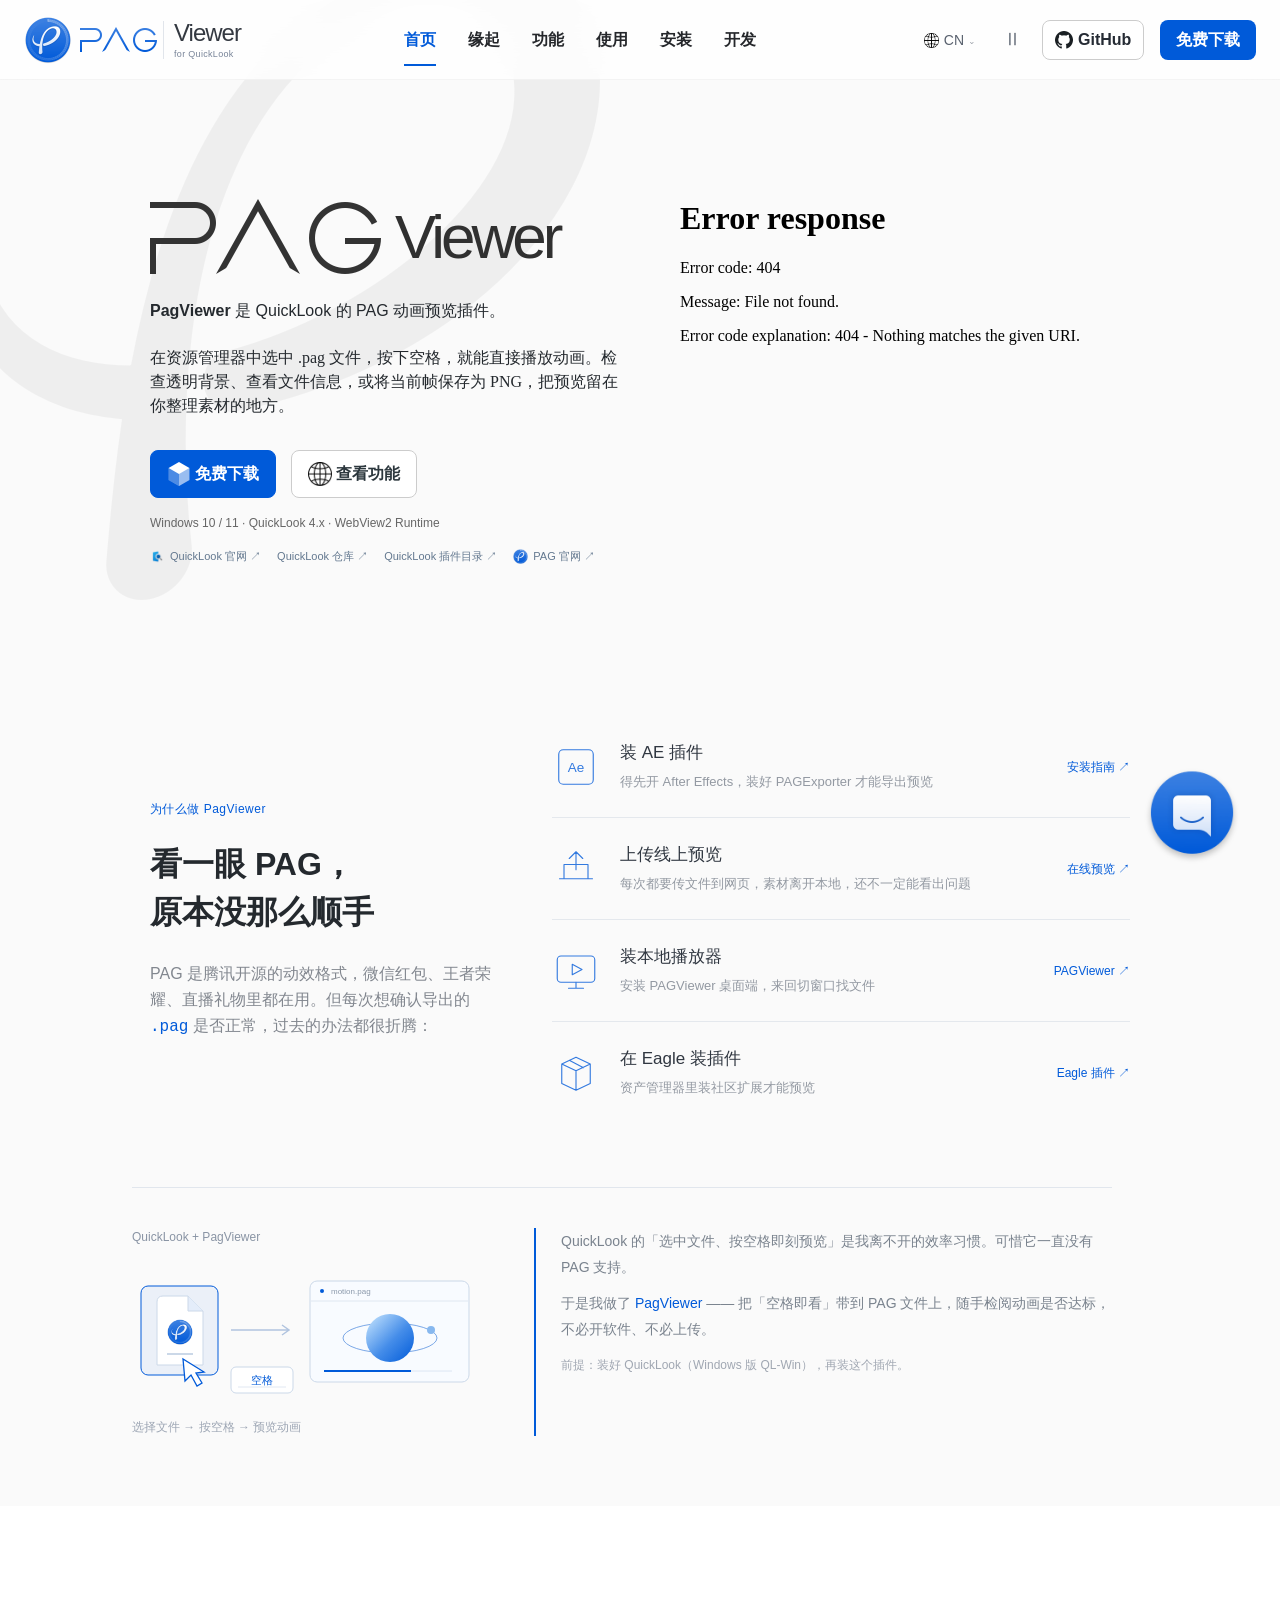
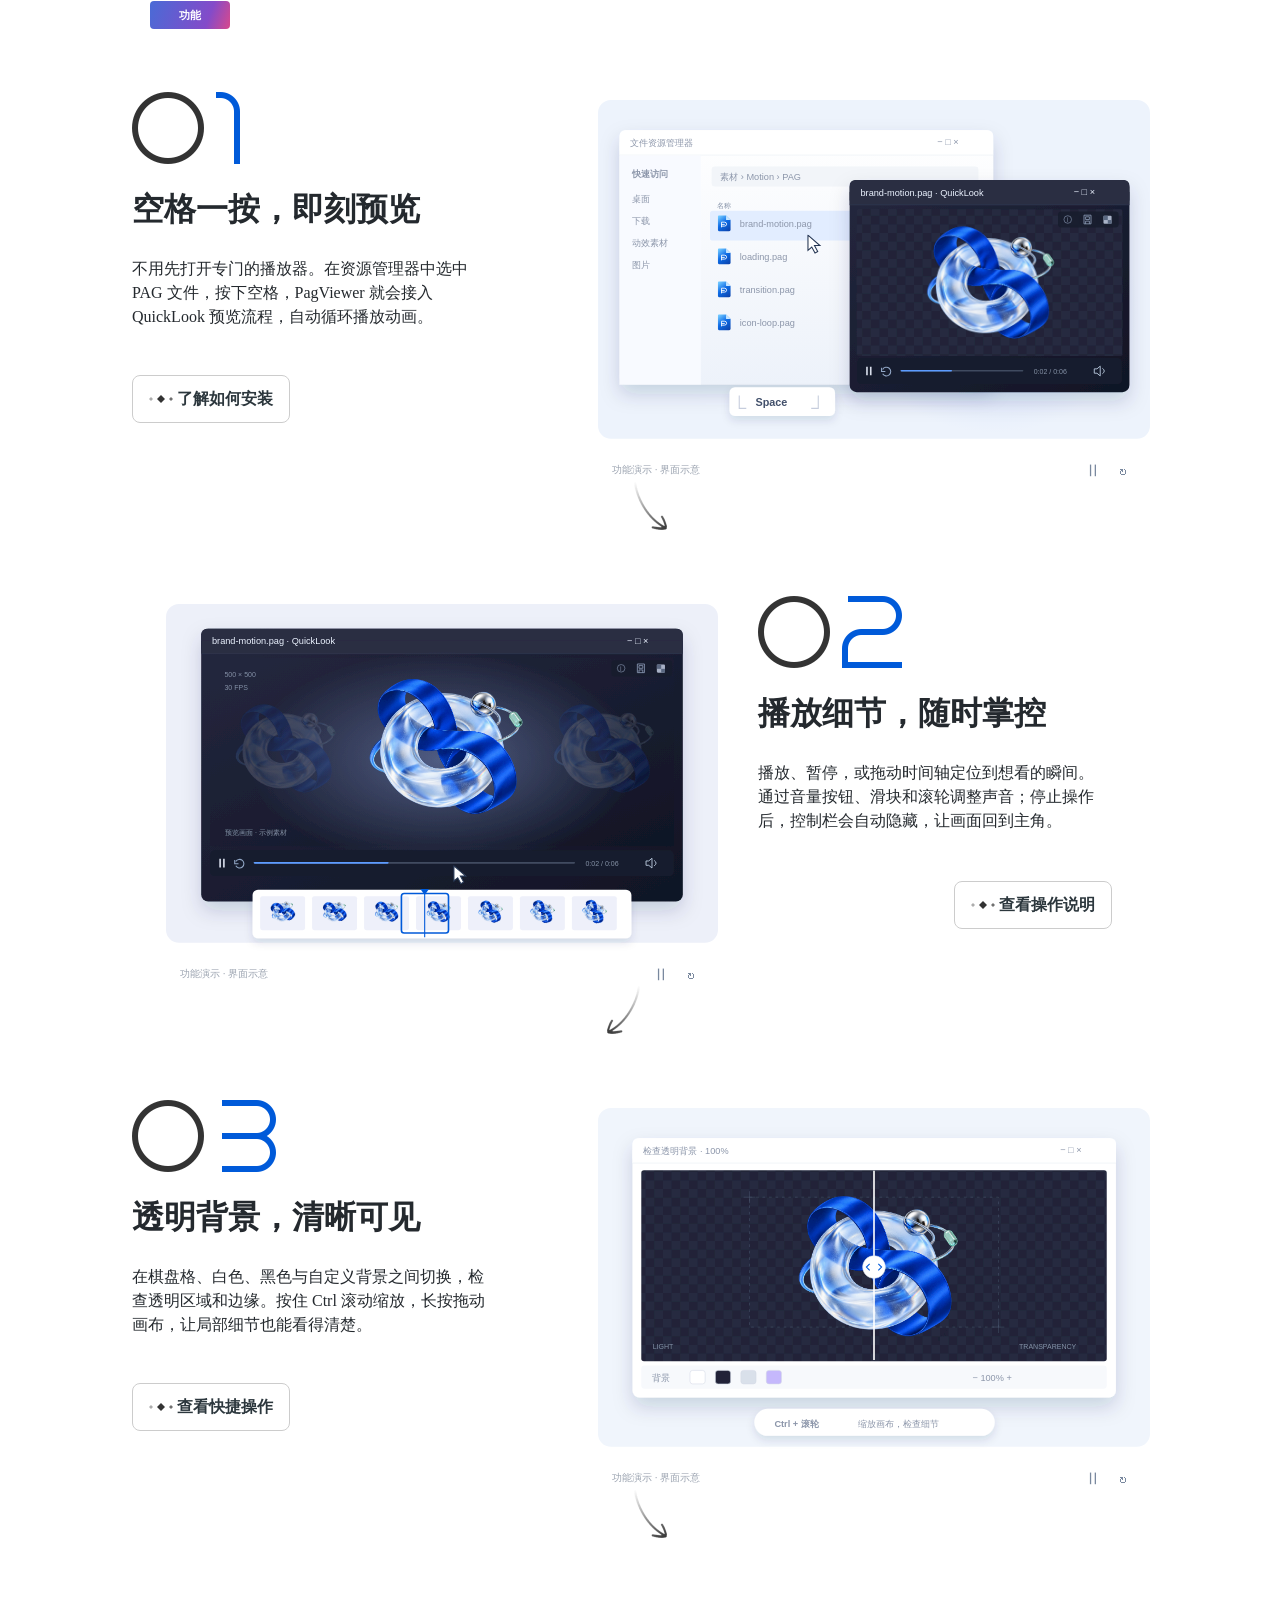
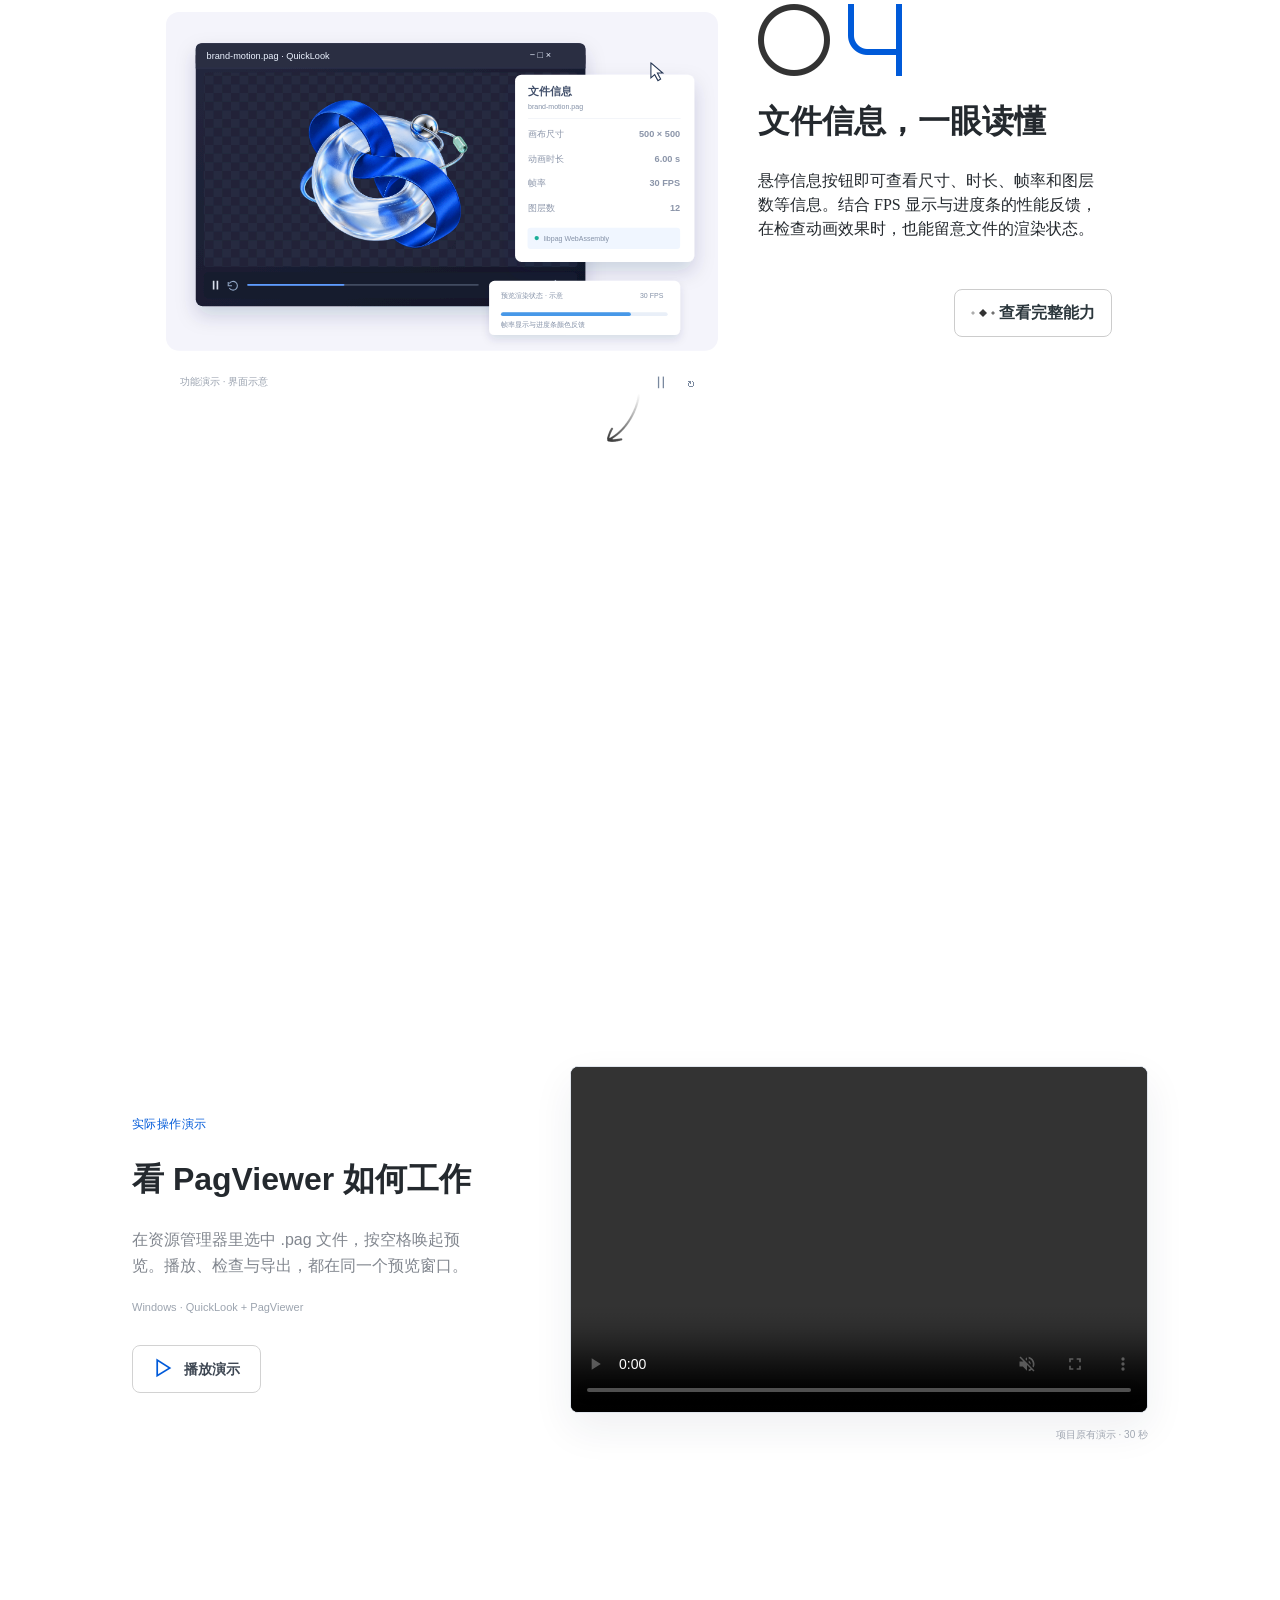
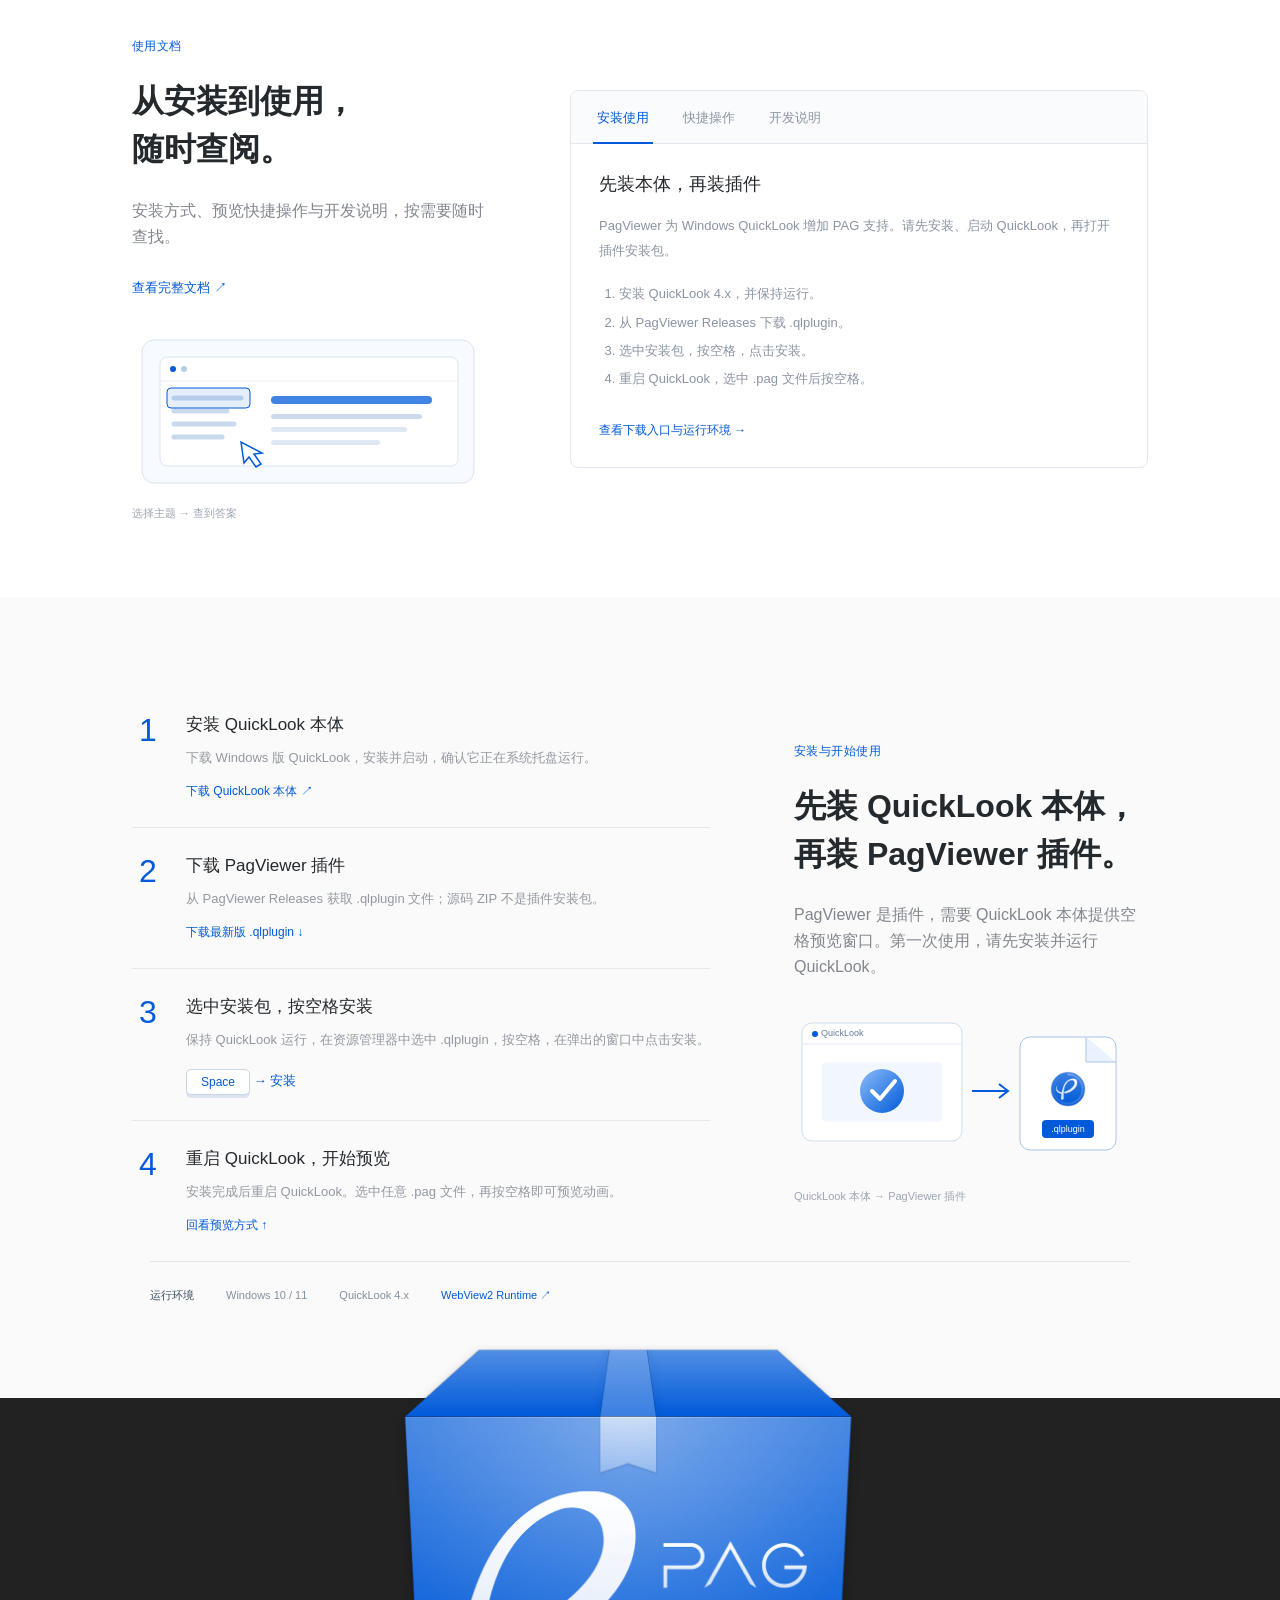
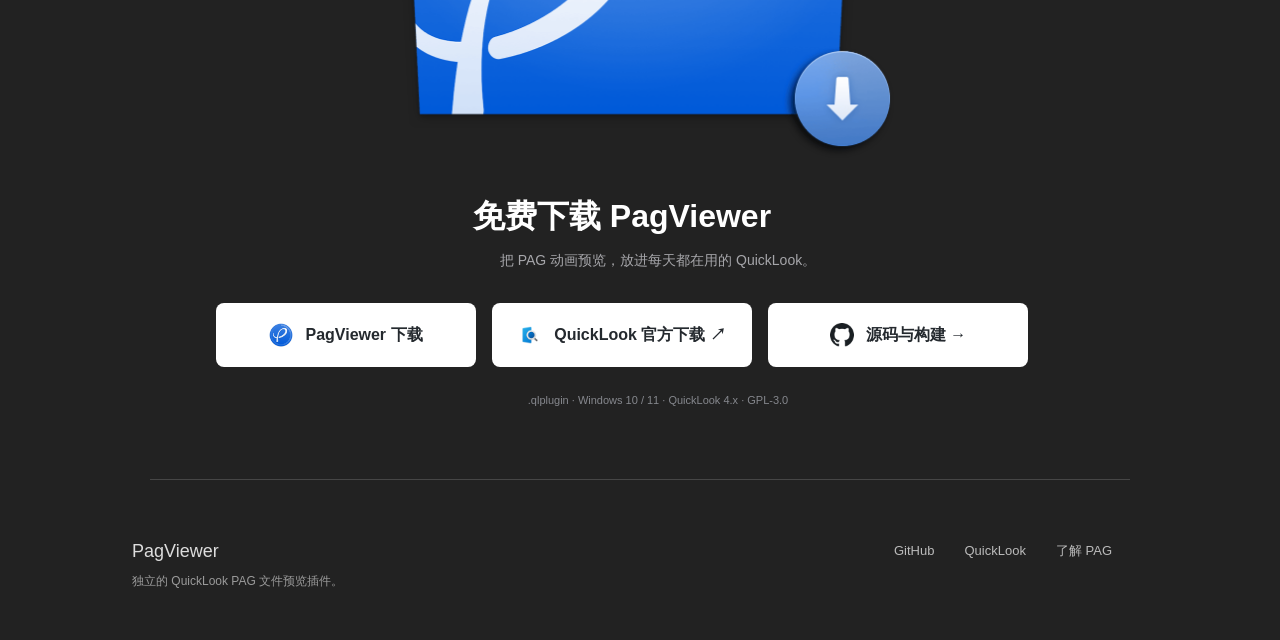
==== commit bd7f2185: "docs: 发布 PagViewer 落地页改版" ====
--- a/docs/index.html
+++ b/docs/index.html
@@ -1,304 +1,119 @@
 <!doctype html>
 <html lang="zh-CN">
 <head>
-<meta charset="utf-8"><meta name="viewport" content="width=device-width, initial-scale=1">
-<meta name="description" content="PagViewer 是 QuickLook 的 PAG 文件预览插件。在 Windows 资源管理器中选中文件后按空格，即可播放、检查和导出 PAG 动画。">
-<title>PagViewer - 在资源管理器中预览 PAG 动画</title>
-<style>
-:root{--blue:#1985ef;--deep:#126dcc;--mint:#33d1ac;--ink:#142033;--muted:#607087;--line:#dbe6f3;--bg:#f4f8ff;--paper:#fff;--night:#10223d;--r:24px;--wrap:1180px;--shadow:0 22px 60px rgb(36 91 148/.12)}*{box-sizing:border-box}html{scroll-behavior:smooth}body{margin:0;background:var(--bg);color:var(--ink);font:16px/1.65 "Segoe UI",ui-sans-serif,system-ui,-apple-system,"PingFang SC","Microsoft YaHei",sans-serif;-webkit-font-smoothing:antialiased}a{color:inherit;text-decoration:none}button,a{touch-action:manipulation}:focus-visible{outline:3px solid var(--blue);outline-offset:3px}.wrap{width:min(var(--wrap),calc(100% - 40px));margin:auto}.skip{position:absolute;left:-999px;top:0;background:var(--blue);color:#fff;padding:10px 16px;z-index:9}.skip:focus{left:0}
-.nav{height:76px;display:flex;align-items:center;justify-content:space-between;gap:24px}.brand{display:flex;align-items:center;gap:11px;font-weight:750;letter-spacing:-.03em;font-size:19px}.brand img{width:35px;height:35px;border-radius:10px}.brand small{font-size:11px;color:var(--muted);font-weight:600;letter-spacing:.04em;border-left:1px solid var(--line);padding-left:11px}.links{display:flex;align-items:center;gap:26px;color:var(--muted);font-size:14px}.links a:hover{color:var(--blue)}.nav-github{border:1px solid var(--line);border-radius:999px;padding:8px 15px;color:var(--ink);font-weight:650}.lang-switch{background:none;border:1px solid var(--line);border-radius:999px;padding:6px 12px;color:var(--muted);font-size:13px;font-weight:600;cursor:pointer;transition:all .2s ease}.lang-switch:hover{border-color:var(--blue);color:var(--blue)}
-.hero-shell{overflow:hidden;background:linear-gradient(124deg,#e8f6ff 0%,#f7fbff 52%,#e7f1ff 100%);border-top:1px solid #e2edf9;border-bottom:1px solid #dbe8f7}.hero{min-height:580px;display:grid;grid-template-columns:.9fr 1.1fr;align-items:center;gap:48px;padding:70px 0}.kicker{display:inline-flex;align-items:center;gap:8px;color:var(--deep);font-size:14px;font-weight:700}.kicker i{width:9px;height:9px;border-radius:999px;background:var(--mint);box-shadow:0 0 0 5px rgb(51 209 172/.15)}h1{font-size:clamp(42px,5.4vw,72px);line-height:1.06;letter-spacing:-.065em;margin:18px 0 22px;max-width:16ch}h1 strong{font-weight:800;color:var(--blue)}.hero p{max-width:47ch;margin:0;color:var(--muted);font-size:17px}.actions{display:flex;gap:12px;flex-wrap:wrap;margin-top:31px}.button{min-height:46px;padding:0 20px;display:inline-flex;align-items:center;justify-content:center;gap:8px;border-radius:999px;border:1px solid var(--line);font-weight:700;transition:transform .18s ease,box-shadow .18s ease}.button:hover{transform:translateY(-2px);box-shadow:0 8px 20px rgb(25 133 239/.18)}.primary{background:var(--blue);border-color:var(--blue);color:#fff}.ghost{background:rgb(255 255 255/.7)}.fine{font-size:13px;color:var(--muted);margin-top:16px}
-.stage{position:relative;min-height:400px;isolation:isolate}.orbit{position:absolute;width:500px;height:500px;border-radius:50%;left:50%;top:50%;transform:translate(-48%,-50%);background:radial-gradient(circle at 35% 25%,#fff 0 3%,transparent 3.5%),radial-gradient(circle at 75% 67%,rgb(51 209 172/.22) 0 5%,transparent 5.5%),linear-gradient(135deg,rgb(25 133 239/.13),rgb(51 209 172/.18))}.halo{position:absolute;inset:38px;border:1px solid rgb(25 133 239/.2);border-radius:42% 58% 49% 51%/48% 42% 58% 52%;animation:float 8s ease-in-out infinite}.halo.two{inset:76px;border-color:rgb(51 209 172/.38);animation-delay:-3s}.viewer{position:absolute;left:8%;right:8%;top:50%;aspect-ratio:4/3;border-radius:18px;background:#132740;box-shadow:var(--shadow);overflow:hidden;transform:translateY(-50%) rotate(-3deg);border:7px solid #fff}.viewer-top{height:35px;background:#eaf2fb;display:flex;align-items:center;gap:5px;padding:0 13px}.viewer-top b{height:8px;width:8px;border-radius:50%;background:#fc756f}.viewer-top b:nth-child(2){background:#f7bd53}.viewer-top b:nth-child(3){background:#39c58b}.viewer-top span{margin-left:auto;color:#61748c;font-size:11px}.viewer-canvas{height:calc(100% - 35px);display:grid;place-items:center;position:relative;background-color:#1b3859;background-image:linear-gradient(45deg,rgb(255 255 255/.055) 25%,transparent 25%),linear-gradient(-45deg,rgb(255 255 255/.055) 25%,transparent 25%);background-size:24px 24px}.blob{width:166px;height:166px;position:absolute;inset:0;margin:auto;border-radius:45% 55% 57% 43%/40% 49% 51% 60%;background:linear-gradient(135deg,#46d8e7,#2380f6 58%,#7469ee);box-shadow:inset 18px 14px 22px rgb(255 255 255/.25),0 18px 46px rgb(12 116 236/.45);animation:morph 6s ease-in-out infinite}.ring{position:absolute;inset:0;margin:auto;width:235px;height:235px;border:2px solid rgb(255 255 255/.54);border-radius:50%;transform:rotate(25deg) scaleY(.46);animation:spin 8s linear infinite}.spark{position:absolute;width:18px;height:18px;border-radius:50%;background:#fff;animation:bob 3s ease-in-out infinite}.tag{position:absolute;bottom:30px;left:50%;transform:translateX(-50%);background:rgba(0,0,0,.7);color:#fff;padding:8px 16px;border-radius:20px;font-size:13px;font-weight:600;white-space:nowrap}.tag.bottom{bottom:60px}
-.intro{padding:38px 0;background:var(--paper)}.intro-grid{display:grid;grid-template-columns:repeat(3,1fr)}.intro-item{padding:8px 32px;border-right:1px solid var(--line)}.intro-item:first-child{padding-left:0}.intro-item:last-child{border:0}.intro-item b{display:block;font-size:19px;letter-spacing:-.03em}.intro-item span{display:block;margin-top:4px;color:var(--muted);font-size:14px}section.block{padding:110px 0}.eyeline{display:inline-block;color:var(--deep);font-size:13px;font-weight:800;letter-spacing:.06em;text-transform:uppercase}.heading{max-width:620px;margin:12px 0 0;font-size:clamp(31px,4vw,48px);line-height:1.17;letter-spacing:-.055em}.bodycopy{max-width:560px;color:var(--muted);font-size:17px}.split{display:grid;grid-template-columns:1fr 1fr;align-items:center;gap:80px}.plate{min-height:370px;border-radius:var(--r);position:relative;overflow:hidden;background:linear-gradient(140deg,#e4f6ff,#d9e9ff);border:1px solid #cbe1f7}.plate.dark{background:linear-gradient(140deg,#143457,#11213d)}.plate-grid{position:absolute;inset:0;background:linear-gradient(rgb(255 255 255/.45) 1px,transparent 1px),linear-gradient(90deg,rgb(255 255 255/.45) 1px,transparent 1px);background-size:44px 44px;mask-image:linear-gradient(to bottom,#000,transparent)}.frame{position:absolute;background:#fff;border-radius:15px;box-shadow:0 18px 40px rgb(17 89 159/.17)}.frame.main{inset:55px 54px 45px}.frame.main:before{content:"";display:block;height:28px;border-bottom:1px solid #e4edf7;background:#f5f9fd;border-radius:15px 15px 0 0}.mini-play{position:absolute;left:50%;top:53%;width:76px;height:76px;border-radius:50%;transform:translate(-50%,-50%);background:var(--blue);box-shadow:0 15px 28px rgb(25 133 239/.28)}.mini-play:after{content:"";position:absolute;left:30px;top:22px;border-left:27px solid #fff;border-top:16px solid transparent;border-bottom:16px solid transparent}.bar{height:5px;position:absolute;left:25px;right:25px;bottom:23px;border-radius:5px;background:#d9e9f7}.bar:before{content:"";position:absolute;left:0;top:0;height:100%;width:65%;background:var(--blue);border-radius:5px}.float-card{position:absolute;bottom:60px;right:30px;background:#fff;padding:12px 16px;border-radius:12px;box-shadow:0 12px 28px rgba(0,0,0,.12);font-size:13px;line-height:1.5;color:var(--ink);font-weight:600}
-.feature-zone{background:var(--paper);border-top:1px solid var(--line);border-bottom:1px solid var(--line)}section.block.feature-zone{padding-bottom:230px}.feature-head{display:flex;justify-content:space-between;align-items:end;gap:28px}.feature-head .bodycopy{margin:0}.feature-grid{display:grid;grid-template-columns:1.1fr .9fr .9fr;gap:18px;margin-top:45px}.feature{min-height:250px;padding:28px;border:1px solid var(--line);border-radius:var(--r);background:var(--bg);display:flex;flex-direction:column;justify-content:space-between}.feature.large{background:linear-gradient(145deg,#1c8cf3,#216bdd);border:0;color:#fff}.feature h3{font-size:22px;line-height:1.22;letter-spacing:-.04em;margin:0}.feature p{margin:10px 0 0;color:var(--muted);font-size:14px}.feature.large p{color:rgb(255 255 255/.78)}.visual{position:relative;margin-top:20px}.checker:after{content:"";position:absolute;width:55px;height:55px;border-radius:18px 30px 22px 35px;background:linear-gradient(135deg,#5adfca,#498bea);left:calc(50% - 27px);top:15px}.export{height:88px;border-radius:14px;background:rgb(255 255 255/.13);border:1px solid rgb(255 255 255/.2);padding:13px;display:flex;align-items:center;gap:11px}.file-mark{width:36px;height:44px;border-radius:8px;background:#fff;color:#237add;display:grid;place-items:center;font-weight:900;font-size:11px}.export small{color:rgb(255 255 255/.74);display:block}.export b{font-size:14px}
-.download-stage{position:relative;z-index:1;background:#172231;color:#fff;padding:0 0 82px}.download-stage:before{content:"";position:absolute;inset:0;background:radial-gradient(circle at 50% 14%,rgb(36 125 232/.38),transparent 23%),linear-gradient(90deg,rgb(255 255 255/.035) 1px,transparent 1px),linear-gradient(rgb(255 255 255/.025) 1px,transparent 1px);background-size:auto,44px 44px,44px 44px;mask-image:linear-gradient(to bottom,#000,transparent)}.download-wrap{position:relative;width:min(980px,calc(100% - 40px));margin:auto;text-align:center;border-bottom:1px solid rgb(255 255 255/.16);padding:1px 0 70px}.package-crop{width:min(420px,73vw);overflow:visible;margin:-190px auto -12px}.package{display:block;width:100%;height:auto;margin:0;filter:drop-shadow(0 20px 18px rgb(0 0 0/.38)) drop-shadow(0 0 1.2px rgb(173 216 255/.55));transform-origin:center;transition:transform .5s cubic-bezier(.16,1,.3,1),filter .5s ease}.download-stage:hover .package{transform:translateY(-12px) rotate(-1deg);filter:drop-shadow(0 34px 26px rgb(0 0 0/.45)) drop-shadow(0 0 1.2px rgb(200 230 255/.7))}.download-stage h2{font-size:clamp(34px,4vw,48px);letter-spacing:-.05em;margin:0 0 12px}.download-stage p{margin:0 auto 28px;max-width:47ch;color:rgb(255 255 255/.68)}.download-buttons{display:flex;justify-content:center;gap:14px;flex-wrap:wrap}.download-button{min-width:228px;min-height:62px;border-radius:11px;background:#fff;color:#1e2b3a;display:inline-flex;align-items:center;justify-content:center;gap:11px;font-weight:750;box-shadow:0 12px 22px rgb(0 0 0/.15);transition:transform .22s ease,box-shadow .22s ease}.download-button:hover{transform:translateY(-5px);box-shadow:0 20px 32px rgb(0 0 0/.3)}.download-button img{width:27px;height:27px;border-radius:7px}.download-button .win{font-size:25px;line-height:1;color:#2181e9}.download-note{margin-top:24px!important;font-size:13px}.install{display:none}body{color-scheme:light}
-.pain{padding:88px 0;background:var(--paper);border-bottom:1px solid var(--line)}.pain .kicker{margin-bottom:8px}.pain h2{font-size:clamp(26px,3.2vw,38px);line-height:1.18;letter-spacing:-.045em;margin:0 0 12px}.pain .lead{max-width:600px;color:var(--muted);font-size:16px;margin:0 0 36px}.pain .lead code{background:rgba(25,133,239,.1);color:var(--deep);padding:1px 7px;border-radius:6px;font-size:14px}.pain-list{display:flex;flex-direction:column;gap:0;border:1px solid var(--line);border-radius:8px;overflow:hidden}.pain-row{display:flex;align-items:center;justify-content:space-between;gap:24px;padding:20px 24px;background:var(--bg);border-bottom:1px solid var(--line);transition:transform .25s ease,background .25s ease}.pain-row:last-child{border-bottom:0}.pain-row:hover{transform:translateX(6px);background:#eef4fb}.pain-left{display:flex;flex-direction:column;gap:4px}.pain-left b{font-size:15px;letter-spacing:-.02em}.pain-left span{font-size:13.5px;color:var(--muted)}.pain-row>a{flex:0 0 auto;font-size:13px;font-weight:700;color:var(--deep);white-space:nowrap}.pain-turn{margin-top:36px;padding:24px 28px;border-radius:8px;background:linear-gradient(135deg,var(--blue),#216bdd);color:#fff;display:flex;align-items:center;gap:20px;transition:transform .25s ease,box-shadow .25s ease}.pain-turn:hover{transform:translateY(-4px);box-shadow:0 18px 40px rgb(25 85 145/.22)}.pain-turn-icon{flex:0 0 auto;width:44px;height:44px;border-radius:50%;background:rgba(255,255,255,.18);display:grid;place-items:center;font-size:22px}.pain-turn-text{display:flex;flex-direction:column;gap:2px}.pain-turn-text b{font-size:15px}.pain-turn-text span{font-size:13.5px;opacity:.82}
-.dev{padding:88px 0;background:var(--paper);border-bottom:1px solid var(--line)}.dev h2{font-size:clamp(26px,3.2vw,38px);letter-spacing:-.045em;margin:0 0 12px}.dev .bodycopy{margin:0 0 36px}.dev-grid{display:grid;grid-template-columns:repeat(3,1fr);gap:16px}.dev-card{padding:24px;border-radius:8px;background:var(--bg);border:1px solid var(--line);transition:transform .25s ease,box-shadow .25s ease,border-color .25s ease}.dev-card:hover{transform:translateY(-3px);border-color:rgb(25 133 239/.45)}.dev-card h3{margin:0 0 12px;font-size:16px;letter-spacing:-.02em}.dev-card ul{margin:0;padding:0 0 0 18px;color:var(--muted);font-size:14px}.dev-card ul li{margin-bottom:4px}.dev-card pre{margin:12px 0 0;padding:14px;border-radius:8px;background:var(--paper);border:1px solid var(--line);overflow-x:auto;white-space:pre-wrap;word-break:break-all;font-size:13px;line-height:1.5}.dev-card code{font-family:ui-monospace,"Cascadia Code","Segoe UI Mono",Consolas,monospace}.dev-card .hint{margin:10px 0 0;font-size:13px;color:var(--muted)}.dev-tree{margin-top:28px;padding:24px;border-radius:8px;background:var(--bg);border:1px solid var(--line)}.dev-tree h3{margin:0 0 14px;font-size:16px;letter-spacing:-.02em}.dev-tree pre{margin:0;padding:14px;border-radius:8px;background:var(--paper);border:1px solid var(--line);overflow-x:auto;white-space:pre-wrap;word-break:break-all;font-size:13px;line-height:1.5}.dev-link{margin-top:28px;text-align:center}.dev-link a{font-weight:700;color:var(--deep)}@media(max-width:850px){.dev-grid{grid-template-columns:1fr 1fr}}@media(max-width:560px){.dev-grid{grid-template-columns:1fr}}
-footer{padding:40px 0 48px;background:var(--paper);border-top:1px solid var(--line)}.foot{display:flex;align-items:center;gap:10px 20px;flex-wrap:wrap;justify-content:space-between;color:var(--muted);font-size:13px}.foot a{color:var(--deep);font-weight:700}
-@keyframes float{50%{transform:translate(-48%,-50%) rotate(12deg) scale(1.04)}}@keyframes morph{50%{border-radius:59% 41% 39% 61%/54% 38% 62% 46%;transform:scale(1.08) rotate(14deg)}}@keyframes spin{to{transform:rotate(385deg) scaleY(.46)}}@keyframes bob{50%{transform:translateY(-10px)}}@media(max-width:850px){.links a:not(.nav-github){display:none}.hero{grid-template-columns:1fr;padding:55px 0 42px}.stage{min-height:330px;max-width:570px;width:100%;margin:auto}.split{grid-template-columns:1fr;gap:38px}.split.reverse .plate{order:2}.feature-grid{grid-template-columns:1fr 1fr}.feature.large{grid-column:span 2}.intro-item{padding:8px 18px}.intro-item:first-child{padding-left:0}}@media(max-width:560px){.wrap{width:min(100% - 32px,var(--wrap))}.nav{height:67px}.brand small{display:none}.nav-github{padding:7px 12px}.hero{min-height:0}.hero p{font-size:16px}.stage{min-height:230px}.orbit{width:280px;height:280px}.halo{inset:22px}.viewer{left:26%;right:26%;top:50%;aspect-ratio:4/3;transform:translateY(-50%) rotate(-3deg);border-width:5px}.ring{width:150px;height:150px}.blob{width:104px;height:104px}.spark{width:13px;height:13px}.tag{display:none}.intro-grid,.feature-grid{grid-template-columns:1fr}.intro-item{padding:0;border:0}.feature-head{display:block}.feature.large{grid-column:auto}.requirements,.foot{align-items:flex-start;flex-direction:column}.plate{min-height:310px}section.block{padding:76px 0}section.block.feature-zone{padding-bottom:150px}}@media(max-width:400px){.stage{min-height:190px}.orbit{width:230px;height:230px}.halo{inset:14px}.viewer{left:28%;right:28%;border-width:4px;border-radius:12px}.ring{width:108px;height:108px}.blob{width:74px;height:74px}.spark{width:11px;height:11px}}@media(prefers-reduced-motion:reduce){html{scroll-behavior:auto}*,*:before,*:after{animation-duration:.001ms!important;animation-iteration-count:1!important;scroll-behavior:auto!important}}
-/* PagViewer brand palette */
-:root{--blue:#00b4d8;--deep:#0096c7;--mint:#48cae4;--night:#023e8a;--bg:#f0f9ff;--line:#bae6fd;--shadow:0 22px 60px rgb(0 150 199/.14)}
-.hero-shell{background:linear-gradient(124deg,#e0f7ff,#f0f9ff 52%,#e0f7ff);border-color:#bae6fd}.primary{background:#00b4d8;border-color:#00b4d8}.kicker i{background:#48cae4;box-shadow:0 0 0 5px rgb(72 202 228/.15)}.plate{background:linear-gradient(140deg,#e0f7ff,#d0efff);border-color:#a6dcef}.feature.large{background:linear-gradient(145deg,#00b4d8,#0096c7)}.download-stage{background:#023e8a}.download-stage:before{background:radial-gradient(circle at 50% 14%,rgb(0 180 216/.35),transparent 25%),linear-gradient(90deg,rgb(255 255 255/.035) 1px,transparent 1px),linear-gradient(rgb(255 255 255/.025) 1px,transparent 1px)}.pain-turn{background:linear-gradient(135deg,#00b4d8,#0096c7)}.quicklook-link:hover{border-color:#48cae4;color:#0096c7}
-.download-button .win{color:#00b4d8}.download-stage .package{filter:drop-shadow(0 20px 18px rgb(0 30 70/.42)) drop-shadow(0 0 1.2px rgb(150 220 255/.58))}
-</style>
+<meta charset="utf-8"><meta name="viewport" content="width=device-width,initial-scale=1">
+<meta name="description" content="PagViewer 为 Windows QuickLook 增加 PAG 动画预览。选中文件按空格，播放、检查透明背景、查看信息并导出 PNG。">
+<title>PagViewer · 在 QuickLook 中预览 PAG 动画</title>
+<link rel="stylesheet" href="./assets/reference/pag.io/css/main.css">
+<link rel="stylesheet" href="./assets/reference/pag.io/css/pc.css">
+<link rel="stylesheet" href="./page.css">
 </head>
 <body>
-<a class="skip" href="#main" data-zh="跳到主要内容" data-en="Skip to main content">跳到主要内容</a>
-<header class="wrap nav">
-  <a class="brand" href="#top"><span>PagViewer</span><small>FOR QUICKLOOK</small></a>
-  <nav class="links" aria-label="Navigation">
-    <a href="#features" data-zh="功能" data-en="Features">功能</a>
-    <a href="#install" data-zh="安装" data-en="Install">安装</a>
-    <a href="#dev" data-zh="开发" data-en="Dev">开发</a>
-    <a class="nav-github" href="https://github.com/yancongya/QuickLook.Plugin.PagViewer">GitHub ↗</a>
-    <button class="lang-switch" onclick="toggleLang()" aria-label="Switch language"><span class="lang-zh">中</span>/<span class="lang-en">EN</span></button>
-  </nav>
-</header>
+<a class="skip-link" href="#content">跳到主要内容</a>
+<div class="fixedHeaderContainer">
+  <header class="site-header">
+    <a class="site-brand" href="#top" aria-label="PagViewer 首页"><img src="./assets/reference/pag.io/img/new_official_website/logo.png" width="133" height="48" alt="PAG"><span>Viewer<small>for QuickLook</small></span></a>
+    <nav class="desktop-nav" aria-label="主导航"><a class="active" href="#top" data-en="Home">首页</a><a href="#why" data-en="Why">缘起</a><a href="#features" data-en="Features">功能</a><a href="#docs" data-en="Use">使用</a><a href="#install" data-en="Install">安装</a><a href="./develop.html" data-en="Develop">开发</a></nav>
+    <div class="header-actions"><button id="language" aria-label="Switch to English" type="button">CN</button><button id="motion" aria-pressed="false" type="button" aria-label="暂停页面动效">Ⅱ</button><a class="github-link" href="https://github.com/yancongya/QuickLook.Plugin.PagViewer" target="_blank" rel="noopener">GitHub</a><a class="header-cta" href="#download" data-en="Free download">免费下载</a><button id="menu" aria-label="展开导航" aria-expanded="false" type="button"><span></span><span></span></button></div>
+  </header>
+</div>
+<div class="navPusher" id="content"><main>
+  <section class="intro-box" id="top">
+    <div class="wrap">
+      <div class="main-content">
+        <h1 class="wordmark"><img class="pag" src="./assets/reference/pag.qq.com/img/new_official_website/fill2.png" alt="PAG"><span>Viewer</span></h1>
+        <p class="paragraph nowrapParagraph"><strong>PagViewer</strong><span data-en=" brings PAG animation preview to QuickLook."> 是 QuickLook 的 PAG 动画预览插件。</span></p>
+        <p class="paragraph" data-en="Select a .pag file in File Explorer and press Space. Play the animation, inspect transparency and file details, or save a frame as PNG — right where you organize your assets.">在资源管理器中选中 .pag 文件，按下空格，就能直接播放动画。检查透明背景、查看文件信息，或将当前帧保存为 PNG，把预览留在你整理素材的地方。</p>
+        <div class="btn-bar"><a class="btn blue" href="#download"><img src="./assets/reference/pag.qq.com/img/new_official_website/download.png" width="24" height="24" alt=""><span data-en="Free download">免费下载</span></a><a class="btn" href="#features"><img src="./assets/reference/pag.qq.com/img/new_official_website/browser.png" width="24" height="24" alt=""><span data-en="Explore features">查看功能</span></a></div>
+        <span class="tip">Windows 10 / 11 · QuickLook 4.x · WebView2 Runtime</span>
+        <div class="hero-quicklinks"><a href="https://quicklookapp.vercel.app/" target="_blank" rel="noopener"><img src="./assets/latest/assets/quicklook-icon.png" alt=""><span data-en="QuickLook website ↗">QuickLook 官网 ↗</span></a><a href="https://github.com/QL-Win/QuickLook" target="_blank" rel="noopener" data-en="QuickLook repository ↗">QuickLook 仓库 ↗</a><a href="https://github.com/QL-Win/QuickLook/wiki/Available-Plugins" target="_blank" rel="noopener" data-en="QuickLook plugins ↗">QuickLook 插件目录 ↗</a><a href="https://pag.io/" target="_blank" rel="noopener"><img src="./assets/latest/logo.png" alt=""><span data-en="PAG website ↗">PAG 官网 ↗</span></a></div>
+      </div>
+      <iframe class="original-hero" src="./hero-latest.html" title="线上最新版 PagViewer 交互预览"></iframe>
+    </div>
+  </section>
 
-<main id="main">
-<div class="hero-shell" id="top">
-  <div class="wrap hero">
-    <div>
-      <span class="kicker"><i aria-hidden="true"></i><span data-zh="QuickLook 的 PAG 预览器" data-en="PAG Previewer for QuickLook">QuickLook 的 PAG 预览器</span></span>
-      <h1 data-zh="选中动画，<strong>按下空格。</strong>" data-en="Select animation, <strong>press Space.</strong>">选中动画，<strong>按下空格。</strong></h1>
-      <p data-zh="PagViewer 将 PAG 文件带进 Windows 资源管理器的 QuickLook 预览窗口。实时播放、检查动画信息、切换背景并导出 PNG，不必先打开编辑软件。" data-en="PagViewer brings PAG files into QuickLook's preview window in Windows Explorer. Play, inspect, switch backgrounds, and export PNG without opening editing software.">PagViewer 将 PAG 文件带进 Windows 资源管理器的 QuickLook 预览窗口。实时播放、检查动画信息、切换背景并导出 PNG，不必先打开编辑软件。</p>
-      <div class="actions">
-        <a class="button primary" href="https://github.com/yancongya/QuickLook.Plugin.PagViewer/releases" data-zh="下载 .qlplugin" data-en="Download .qlplugin">下载 .qlplugin</a>
-        <a class="button ghost" href="#install" data-zh="查看安装方式" data-en="View Installation">查看安装方式</a>
-      </div>
-      <p class="fine" data-zh="适用于 Windows 10/11、QuickLook 4.x 与 WebView2 Runtime" data-en="For Windows 10/11, QuickLook 4.x and WebView2 Runtime">适用于 Windows 10/11、QuickLook 4.x 与 WebView2 Runtime</p>
+
+<section class="pain" id="why"><div class="wrap"><div class="why-layout"><div class="why-copy"><span class="kicker"><i aria-hidden="true"></i><span data-zh="为什么做 PagViewer" data-en="Why PagViewer">为什么做 PagViewer</span></span><h2 data-zh="看一眼 PAG，原本没那么顺手" data-en="Previewing PAG wasnt that easy">看一眼 PAG，<br>原本没那么顺手</h2><p class="lead" data-en="PAG is Tencent's open-source animation format, used in WeChat Red Packet, Honor of Kings, and live streaming gifts. But verifying exported <code>.pag</code> files was always cumbersome:">PAG 是腾讯开源的动效格式，微信红包、王者荣耀、直播礼物里都在用。但每次想确认导出的 <code>.pag</code> 是否正常，过去的办法都很折腾：</p></div><div class="pain-list" id="compare"><div class="pain-row"><svg class="method-icon" viewBox="0 0 64 64" fill="none" stroke="currentColor" stroke-width="1.5" stroke-linecap="round" stroke-linejoin="round" aria-hidden="true"><rect x="9" y="9" width="46" height="46" rx="6"/><text x="32" y="39" text-anchor="middle" fill="currentColor" stroke="none" font-size="18" font-family="Arial">Ae</text></svg><div class="pain-left"><b data-zh="装 AE 插件" data-en="Install AE Plugin">装 AE 插件</b><span data-en="Need to open After Effects and install PAGExporter first">得先开 After Effects，装好 PAGExporter 才能导出预览</span></div><a href="https://pag.io/docs/install-PAGExporter.html" target="_blank" rel="noopener" data-zh="安装指南 ↗" data-en="Install Guide ↗">安装指南 ↗</a></div><div class="pain-row"><svg class="method-icon" viewBox="0 0 64 64" fill="none" stroke="currentColor" stroke-width="1.5" stroke-linecap="round" stroke-linejoin="round" aria-hidden="true"><path d="M10 45h44M16 45V26h32v19M32 33V9m-9 9 9-9 9 9"/></svg><div class="pain-left"><b data-zh="上传线上预览" data-en="Upload for Preview">上传线上预览</b><span data-en="Must upload files to web each time, assets leave local, may not even spot issues">每次都要传文件到网页，素材离开本地，还不一定能看出问题</span></div><a href="https://pag.qq.com/player.html" target="_blank" rel="noopener" data-zh="在线预览 ↗" data-en="Online Preview ↗">在线预览 ↗</a></div><div class="pain-row"><svg class="method-icon" viewBox="0 0 64 64" fill="none" stroke="currentColor" stroke-width="1.5" stroke-linecap="round" stroke-linejoin="round" aria-hidden="true"><rect x="7" y="12" width="50" height="35" rx="5"/><path d="m27 23 13 7-13 7zM22 55h20M32 47v8"/></svg><div class="pain-left"><b data-zh="装本地播放器" data-en="Install Local Player">装本地播放器</b><span data-en="Install PAGViewer desktop, switch windows to find files">安装 PAGViewer 桌面端，来回切窗口找文件</span></div><a href="https://pag.io/docs/zh-CN/install.html" target="_blank" rel="noopener" data-zh="PAGViewer ↗" data-en="PAGViewer ↗">PAGViewer ↗</a></div><div class="pain-row"><svg class="method-icon" viewBox="0 0 64 64" fill="none" stroke="currentColor" stroke-width="1.5" stroke-linecap="round" stroke-linejoin="round" aria-hidden="true"><path d="m13 20 19-9 19 9v26l-19 9-19-9zm0 0 19 9 19-9M32 29v26M23 15l19 10"/></svg><div class="pain-left"><b data-zh="在 Eagle 装插件" data-en="Install Eagle Plugin">在 Eagle 装插件</b><span data-en="Need community extension in asset manager to preview">资产管理器里装社区扩展才能预览</span></div><a href="https://community-en.eagle.cool/plugin/dd3f8cee-6aa6-4cb0-b7e2-291bd824ce08" target="_blank" rel="noopener" data-zh="Eagle 插件 ↗" data-en="Eagle Plugin ↗">Eagle 插件 ↗</a></div></div></div><div class="pain-turn"><div class="why-statement"><span>QuickLook + PagViewer</span>
+<svg class="workflow-graphic" viewBox="0 0 354 152" role="img" aria-labelledby="flow-title" data-paused="true"><title id="flow-title" data-en="Select a PAG file, press Space, and preview the animation">选择 PAG 文件，按空格，预览动画</title>
+<defs><linearGradient id="flow-orb" x2="1" y2="1"><stop stop-color="#cce9ff"/><stop offset=".55" stop-color="#458de9"/><stop offset="1" stop-color="#005ad9"/></linearGradient></defs>
+<g class="flow-file"><rect class="flow-selection" x="9" y="28" width="77" height="89" rx="7" fill="#005ad9" fill-opacity=".06" stroke="#005ad9"/><path d="M31 38h25l15 15v54H25V44q0-6 6-6" fill="white" stroke="#cbd8e8"/><path d="M56 38v15h15" fill="#e4edfa" stroke="#cbd8e8"/><image href="./assets/latest/logo.png" x="35" y="61" width="26" height="26"/><path d="M35 96h26" stroke="#cbd8e8" stroke-width="2"/></g>
+<path d="M99 72h57m-6-5 7 5-7 5" fill="none" stroke="#b1c4df" stroke-width="1.5"/>
+<g class="flow-space"><rect x="99" y="109" width="62" height="26" rx="5" fill="white" stroke="#cbd8e8"/><path d="M106 129h48" stroke="#e1e8f2"/><text x="130" y="126" fill="#005ad9" font-size="11" text-anchor="middle" data-en="Space">空格</text></g>
+<g class="flow-preview"><rect x="178" y="23" width="159" height="101" rx="7" fill="#f8fbff" stroke="#cbd8e8"/><path d="M179 43h157" stroke="#dfe7f1"/><circle cx="190" cy="33" r="2" fill="#005ad9"/><text x="199" y="36" font-size="8" fill="#8b99ab">motion.pag</text><g class="flow-orbit"><ellipse cx="258" cy="80" rx="47" ry="15" fill="none" stroke="#7ba8e7"/><circle cx="258" cy="80" r="24" fill="url(#flow-orb)"/><circle cx="299" cy="72" r="4" fill="#87b8ef"/></g><path d="M192 113h128" stroke="#dce6f3"/><path class="flow-progress" d="M192 113h87" stroke="#005ad9" stroke-width="2"/></g>
+<path class="flow-cursor" d="m51 101 2 22 6-6 6 11 5-3-6-10 8-1z" fill="white" stroke="#005ad9" stroke-width="1.3"/>
+</svg><small data-en="Select a file → Press Space → Preview">选择文件 → 按空格 → 预览动画</small></div><div class="pain-turn-text"><p data-en="QuickLook's &quot;select file, press Space to preview&quot; is an efficiency habit I can't live without. Unfortunately, it never had PAG support.">QuickLook 的「选中文件、按空格即刻预览」是我离不开的效率习惯。可惜它一直没有 PAG 支持。</p><p class="pain-so" data-en="So I made <strong>PagViewer</strong> — bringing &quot;Space to preview&quot; to PAG files, easily check if animations meet standards, no software needed, no uploading.">于是我做了 <strong>PagViewer</strong> —— 把「空格即看」带到 PAG 文件上，随手检阅动画是否达标，不必开软件、不必上传。</p><p class="pain-pre" data-en="Prerequisite: Install QuickLook (Windows QL-Win version), then install this plugin.">前提：装好 QuickLook（Windows 版 QL-Win），再装这个插件。</p></div></div></div></section>
+
+  <section class="main" id="features" aria-label="功能">
+    <div class="chapter" id="preview">
+      <span class="feature-label" data-en="FEATURE">功能</span>
+      <div class="wrap">
+        <div class="detail"><img class="num" src="./assets/reference/pag.qq.com/img/new_official_website/number_1.png" alt="01"><h2 class="title" data-en="Press Space. Preview instantly.">空格一按，即刻预览</h2><p class="text" data-en="No separate player to launch. Select a PAG file in File Explorer and press Space. PagViewer joins QuickLook's preview flow and plays your animation on a loop.">不用先打开专门的播放器。在资源管理器中选中 PAG 文件，按下空格，PagViewer 就会接入 QuickLook 预览流程，自动循环播放动画。</p><div class="btn-bar"><a class="btn" href="#install"><img src="./assets/reference/pag.qq.com/img/new_official_website/more-b.png" alt=""><span data-en="How to install">了解如何安装</span></a></div></div>
+        <figure class="scene"><object type="image/svg+xml" data="./assets/illustrations/01-space-preview.svg" aria-label="选中文件后按空格，打开动画预览示意">选中文件并在 QuickLook 中打开预览的界面示意。</object><figcaption><span data-en="Feature demonstration · UI illustration">功能演示 · 界面示意</span><span class="scene-actions"><button type="button" data-action="pause" aria-label="暂停空格预览演示">Ⅱ</button><button type="button" data-action="replay" aria-label="重播空格预览演示">↻</button></span></figcaption></figure>
+      </div><img class="arrow" src="./assets/reference/pag.qq.com/img/new_official_website/arrow.png" alt="">
     </div>
-    <div class="stage" role="img" aria-label="PagViewer preview">
-      <div class="orbit"></div>
-      <div class="halo"></div>
-      <div class="halo two"></div>
-      <div class="viewer">
-        <div class="viewer-top"><b></b><b></b><b></b><span>animation.pag</span></div>
-        <div class="viewer-canvas">
-          <div class="ring"></div>
-          <div class="blob"></div>
-          <div class="spark"></div>
-        </div>
-      </div>
-      <span class="tag"><b>Space</b> <span data-zh="打开预览" data-en="Open Preview">打开预览</span></span>
-      <span class="tag bottom" data-zh="libpag WebAssembly 实时渲染" data-en="libpag WebAssembly Real-time Rendering">libpag WebAssembly 实时渲染</span>
+
+    <div class="chapter">
+      <div class="wrap reverse">
+        <div class="detail reverse"><img class="num" src="./assets/reference/pag.qq.com/img/new_official_website/number_2.png" alt="02"><h2 class="title" data-en="Playback, at your own pace.">播放细节，随时掌控</h2><p class="text" data-en="Play, pause, or drag the timeline to the moment you want to check. Adjust audio with the volume control, then return to uninterrupted playback as the controls fade away.">播放、暂停，或拖动时间轴定位到想看的瞬间。通过音量按钮、滑块和滚轮调整声音；停止操作后，控制栏会自动隐藏，让画面回到主角。</p><div class="btn-bar reverse"><a class="btn" href="https://github.com/yancongya/QuickLook.Plugin.PagViewer#快捷键" target="_blank" rel="noopener"><img src="./assets/reference/pag.qq.com/img/new_official_website/more-b.png" alt=""><span data-en="View controls">查看操作说明</span></a></div></div>
+        <figure class="scene"><object type="image/svg+xml" data="./assets/illustrations/02-timeline.svg" aria-label="拖动时间轴检查动画画面示意"></object><figcaption><span data-en="Feature demonstration · UI illustration">功能演示 · 界面示意</span><span class="scene-actions"><button type="button" data-action="pause" aria-label="暂停时间轴演示">Ⅱ</button><button type="button" data-action="replay" aria-label="重播时间轴演示">↻</button></span></figcaption></figure>
+      </div><img class="arrow reverse" src="./assets/reference/pag.qq.com/img/new_official_website/arrow.png" alt="">
     </div>
-  </div>
-</div>
 
-<section class="pain" id="why">
-  <div class="wrap">
-    <span class="kicker"><i aria-hidden="true"></i><span data-zh="为什么做 PagViewer" data-en="Why PagViewer">为什么做 PagViewer</span></span>
-    <h2 data-zh="预览 PAG 动画，原本没那么方便" data-en="Previewing PAG wasn't that convenient">预览 PAG 动画，原本没那么方便</h2>
-    <p class="lead" data-zh="PAG 是腾讯开源的跨平台动画格式，广泛应用于游戏、短视频、直播等场景。但预览 PAG 文件需要专门的播放器，无法在资源管理器中快速确认。" data-en="PAG is Tencent's open-source cross-platform animation format, widely used in games, short videos, and live streaming. But previewing PAG files requires a dedicated player, making quick verification in Explorer impossible.">PAG 是腾讯开源的跨平台动画格式，广泛应用于游戏、短视频、直播等场景。但预览 PAG 文件需要专门的播放器，无法在资源管理器中快速确认。</p>
-    <div class="pain-list">
-      <div class="pain-row">
-        <div class="pain-left">
-          <b data-zh="缺少便捷预览工具" data-en="Lack of convenient preview tools">缺少便捷预览工具</b>
-          <span data-zh="预览 PAG 动画需要打开专门的播放器，无法在资源管理器中快速确认" data-en="Previewing PAG requires opening a dedicated player, can't quickly verify in Explorer">预览 PAG 动画需要打开专门的播放器，无法在资源管理器中快速确认</span>
-        </div>
-      </div>
-      <div class="pain-row">
-        <div class="pain-left">
-          <b data-zh="开发调试不便" data-en="Inconvenient development">开发调试不便</b>
-          <span data-zh="设计师和开发者需要频繁确认导出的 PAG 动画是否正确，但缺少便捷的本地预览工具" data-en="Designers and developers need to frequently verify exported PAG animations, but lack convenient local preview tools">设计师和开发者需要频繁确认导出的 PAG 动画是否正确，但缺少便捷的本地预览工具</span>
-        </div>
+    <div class="chapter">
+      <div class="wrap">
+        <div class="detail"><img class="num" src="./assets/reference/pag.qq.com/img/new_official_website/number_3.png" alt="03"><h2 class="title" data-en="Reveal transparent detail.">透明背景，清晰可见</h2><p class="text" data-en="Switch between checkerboard, light, dark, and custom backgrounds. Zoom with Ctrl + wheel, pan the canvas, and inspect edges and small details in context.">在棋盘格、白色、黑色与自定义背景之间切换，检查透明区域和边缘。按住 Ctrl 滚动缩放，长按拖动画布，让局部细节也能看得清楚。</p><div class="btn-bar"><a class="btn" href="https://github.com/yancongya/QuickLook.Plugin.PagViewer#快捷键" target="_blank" rel="noopener"><img src="./assets/reference/pag.qq.com/img/new_official_website/more-b.png" alt=""><span data-en="View shortcuts">查看快捷操作</span></a></div></div>
+        <figure class="scene"><object type="image/svg+xml" data="./assets/illustrations/03-transparency.svg" aria-label="透明背景切换和缩放示意"></object><figcaption><span data-en="Feature demonstration · UI illustration">功能演示 · 界面示意</span><span class="scene-actions"><button type="button" data-action="pause" aria-label="暂停透明背景演示">Ⅱ</button><button type="button" data-action="replay" aria-label="重播透明背景演示">↻</button></span></figcaption></figure>
+      </div><img class="arrow" src="./assets/reference/pag.qq.com/img/new_official_website/arrow.png" alt="">
+    </div>
+
+    <div class="chapter">
+      <div class="wrap reverse">
+        <div class="detail reverse"><img class="num" src="./assets/reference/pag.qq.com/img/new_official_website/number_4.png" alt="04"><h2 class="title" data-en="Read the file at a glance.">文件信息，一眼读懂</h2><p class="text" data-en="Hover over the info button to see dimensions, duration, frame rate, and layers. The FPS display and progress-bar color help you notice rendering pressure while previewing.">悬停信息按钮即可查看尺寸、时长、帧率和图层数等信息。结合 FPS 显示与进度条的性能反馈，在检查动画效果时，也能留意文件的渲染状态。</p><div class="btn-bar reverse"><a class="btn" href="https://github.com/yancongya/QuickLook.Plugin.PagViewer#功能特性" target="_blank" rel="noopener"><img src="./assets/reference/pag.qq.com/img/new_official_website/more-b.png" alt=""><span data-en="All features">查看完整能力</span></a></div></div>
+        <figure class="scene"><object type="image/svg+xml" data="./assets/illustrations/04-inspection.svg" aria-label="尺寸、时长、帧率和图层信息示意"></object><figcaption><span data-en="Feature demonstration · UI illustration">功能演示 · 界面示意</span><span class="scene-actions"><button type="button" data-action="pause" aria-label="暂停文件信息演示">Ⅱ</button><button type="button" data-action="replay" aria-label="重播文件信息演示">↻</button></span></figcaption></figure>
+      </div><img class="arrow reverse" src="./assets/reference/pag.qq.com/img/new_official_website/arrow.png" alt="">
+    </div>
+
+    <div class="chapter">
+      <div class="wrap">
+        <div class="detail"><img class="num" src="./assets/reference/pag.qq.com/img/new_official_website/number_5.png" alt="05"><h2 class="title" data-en="Keep the frame you need.">需要的画面，保存下来</h2><p class="text" data-en="Pause at the right moment and save the current frame as PNG beside the PAG file. You can also copy the original file to the clipboard and continue organizing your assets.">定位到需要的画面，将当前帧保存为 PNG，直接留在 PAG 文件旁边。也可以复制原文件到剪贴板，继续整理、传递或处理素材。</p><div class="btn-bar"><a class="btn" href="#download"><img src="./assets/reference/pag.qq.com/img/new_official_website/more-b.png" alt=""><span data-en="Get PagViewer">获取 PagViewer</span></a></div></div>
+        <figure class="scene"><object type="image/svg+xml" data="./assets/illustrations/05-export.svg" aria-label="将动画当前帧保存为 PNG 示意"></object><figcaption><span data-en="Feature demonstration · UI illustration">功能演示 · 界面示意</span><span class="scene-actions"><button type="button" data-action="pause" aria-label="暂停导出演示">Ⅱ</button><button type="button" data-action="replay" aria-label="重播导出演示">↻</button></span></figcaption></figure>
       </div>
     </div>
-  </div>
-</section>
+  </section>
 
-<section class="intro">
-  <div class="wrap intro-grid">
-    <div class="intro-item">
-      <b data-zh="实时渲染" data-en="Real-time Rendering">实时渲染</b>
-      <span data-zh="使用 libpag WebAssembly 引擎进行实时渲染。" data-en="Uses libpag WebAssembly engine for real-time rendering.">使用 libpag WebAssembly 引擎进行实时渲染。</span>
+
+<section class="product-demo" id="demo"><div class="story-wrap"><div class="demo-copy"><span class="section-eyebrow" data-en="IN ACTION">实际操作演示</span><h2 data-en="See PagViewer in Action">看 PagViewer 如何工作</h2><p data-en="Select a .pag file in File Explorer and press Space. Play, inspect, and export in the same preview window.">在资源管理器里选中 .pag 文件，按空格唤起预览。播放、检查与导出，都在同一个预览窗口。</p><span class="demo-note">Windows · QuickLook + PagViewer</span><button class="demo-play" type="button"><span aria-hidden="true">▷</span><span data-en="Play demonstration">播放演示</span></button></div><div class="demo-media"><video src="./assets/latest/assets/showcase.mp4" controls muted loop playsinline preload="metadata" aria-label="PagViewer 实际操作演示"></video><span class="demo-caption" data-en="Original project recording · 30 seconds">项目原有演示 · 30 秒</span></div></div></section>
+<section class="documentation" id="docs"><div class="story-wrap"><div class="docs-copy"><span class="section-eyebrow" data-en="DOCUMENTATION">使用文档</span><h2 data-en="From installation to everyday use.">从安装到使用，<br>随时查阅。</h2><p data-en="Find installation steps, preview shortcuts, and development notes without leaving the page.">安装方式、预览快捷操作与开发说明，按需要随时查找。</p><a class="docs-source" href="https://github.com/yancongya/QuickLook.Plugin.PagViewer#readme" target="_blank" rel="noopener" data-en="Read the full documentation ↗">查看完整文档 ↗</a>
+<svg class="story-motion docs-illustration" viewBox="0 0 354 170" role="img" aria-labelledby="docs-illustration-title" data-paused="true"><title id="docs-illustration-title" data-en="Find installation, controls, and development guidance in the documentation">在文档中查找安装、快捷操作与开发说明</title><rect x="10" y="14" width="332" height="143" rx="12" fill="#f7faff" stroke="#d7e3f2"/><rect x="28" y="31" width="298" height="109" rx="7" fill="#fff" stroke="#dce5f1"/><path d="M28 55h298" stroke="#e6edf7"/><circle cx="41" cy="43" r="3" fill="#005ad9"/><circle cx="52" cy="43" r="3" fill="#b8cce8"/><path d="M42 72h67M42 85h53M42 98h60M42 111h48" stroke="#c9d9ed" stroke-width="5" stroke-linecap="round"/><rect class="docs-spotlight" x="35" y="62" width="83" height="20" rx="4" fill="#005ad9" fill-opacity=".1" stroke="#005ad9"/><g class="docs-page"><rect x="139" y="70" width="161" height="8" rx="4" fill="#005ad9" fill-opacity=".75"/><rect x="139" y="88" width="151" height="5" rx="3" fill="#cbd9eb"/><rect x="139" y="101" width="136" height="5" rx="3" fill="#dfe7f2"/><rect x="139" y="114" width="109" height="5" rx="3" fill="#dfe7f2"/></g><path class="docs-pointer" d="m109 116 3 21 5-6 7 10 5-3-7-10 8-1z" fill="#fff" stroke="#005ad9" stroke-width="1.5"/></svg><small class="illustration-caption" data-en="Choose a topic → find the answer">选择主题 → 查到答案</small></div>
+<div class="docs-panel"><div class="docs-tabs" role="tablist" aria-label="文档分类"><button id="doc-tab-install" role="tab" type="button" aria-controls="doc-install" aria-selected="true" tabindex="0" data-en="Installation">安装使用</button><button id="doc-tab-controls" role="tab" type="button" aria-controls="doc-controls" aria-selected="false" tabindex="-1" data-en="Controls">快捷操作</button><button id="doc-tab-source" role="tab" type="button" aria-controls="doc-source" aria-selected="false" tabindex="-1" data-en="Development">开发说明</button></div>
+<div id="doc-install" class="docs-body" role="tabpanel" aria-labelledby="doc-tab-install"><h3 data-en="Install the app, then the plugin.">先装本体，再装插件</h3><p data-en="PagViewer extends QuickLook on Windows. Install and run QuickLook before opening the plugin package.">PagViewer 为 Windows QuickLook 增加 PAG 支持。请先安装、启动 QuickLook，再打开插件安装包。</p><ol><li data-en="Install QuickLook 4.x and keep it running.">安装 QuickLook 4.x，并保持运行。</li><li data-en="Download the .qlplugin package from PagViewer Releases.">从 PagViewer Releases 下载 .qlplugin。</li><li data-en="Select the package, press Space, and click Install.">选中安装包，按空格，点击安装。</li><li data-en="Restart QuickLook, select a .pag file, and press Space.">重启 QuickLook，选中 .pag 文件后按空格。</li></ol><a href="#install" data-en="View download links and requirements →">查看下载入口与运行环境 →</a></div>
+<div id="doc-controls" class="docs-body" role="tabpanel" aria-labelledby="doc-tab-controls" hidden><h3 data-en="Inspect the animation at your own pace.">检查动画，操作恰好够用</h3><dl><div><dt>Space</dt><dd data-en="Open or close QuickLook preview">打开或关闭 QuickLook 预览</dd></div><div><dt>Ctrl + <span data-en="wheel">滚轮</span></dt><dd data-en="Zoom the canvas">缩放画布</dd></div><div><dt data-en="Hold & drag">长按拖动</dt><dd data-en="Pan the canvas">平移画布，检查局部细节</dd></div><div><dt data-en="Double-click">双击</dt><dd data-en="Reset the canvas view">重置画布视图</dd></div></dl><p data-en="Use the player controls to seek, inspect file information, switch backgrounds, and export a PNG frame.">通过播放器工具栏定位画面、查看文件信息、切换背景，或将当前帧保存为 PNG。</p></div>
+<div id="doc-source" class="docs-body" role="tabpanel" aria-labelledby="doc-tab-source" hidden><h3 data-en="Understand the plugin before extending it.">从源码理解，再继续扩展</h3><p data-en="The .NET / WPF host embeds the WebView2 player. Resources/Web contains the player UI, libpag SDK, and WebAssembly runtime.">.NET / WPF 宿主嵌入 WebView2 播放器。Resources/Web 存放播放器界面、libpag SDK 与 WebAssembly 运行资源。</p><pre><code>Plugin.cs
+PagViewerPanel.xaml.cs
+Resources/Web/
+Samples/ · Scripts/</code></pre><a href="./develop.html" data-en="View build and packaging instructions →">查看构建与打包说明 →</a></div></div></div></section>  <section class="installation" id="install"><div class="wrap"><div class="install-copy">
+    <span class="section-eyebrow" data-en="INSTALLATION">安装与开始使用</span><h2 data-en="Install QuickLook first. Then add PagViewer.">先装 QuickLook 本体，<br>再装 PagViewer 插件。</h2><p class="install-lead" data-en="PagViewer is a plugin, not a standalone application. Start by installing and running QuickLook on Windows.">PagViewer 是插件，需要 QuickLook 本体提供空格预览窗口。第一次使用，请先安装并运行 QuickLook。</p>
+    <svg class="story-motion install-illustration" viewBox="0 0 354 172" role="img" aria-labelledby="install-illustration-title" data-paused="true"><title id="install-illustration-title" data-en="Install QuickLook first, then add the PagViewer plugin">先安装 QuickLook，再安装 PagViewer 插件</title><defs><linearGradient id="install-blue" x2="1" y2="1"><stop stop-color="#8cbbfa"/><stop offset="1" stop-color="#005ad9"/></linearGradient></defs><rect x="8" y="16" width="160" height="118" rx="10" fill="#fff" stroke="#cfdded"/><path d="M8 37h160" stroke="#e3ebf5"/><circle cx="21" cy="27" r="3" fill="#005ad9"/><text x="27" y="29" font-size="9" fill="#637d9d">QuickLook</text><rect x="28" y="55" width="120" height="60" rx="5" fill="#f2f7ff"/><circle cx="88" cy="84" r="22" fill="url(#install-blue)"/><path d="m78 84 8 8 15-18" fill="none" stroke="#fff" stroke-width="4" stroke-linecap="round" stroke-linejoin="round"/><path class="install-flow" d="M178 84h35m-8-7 9 7-9 7" fill="none" stroke="#005ad9" stroke-width="2"/><g class="install-plugin"><rect x="226" y="30" width="96" height="113" rx="10" fill="#fff" stroke="#a8c5ea"/><path d="M292 30v25h30" fill="#eaf2ff" stroke="#a8c5ea"/><image href="./assets/latest/logo.png" x="256" y="64" width="36" height="36"/><rect x="248" y="113" width="52" height="18" rx="4" fill="#005ad9"/><text x="274" y="125" font-size="9" text-anchor="middle" fill="#fff">.qlplugin</text></g></svg><small class="illustration-caption" data-en="QuickLook app → PagViewer plugin">QuickLook 本体 → PagViewer 插件</small>
+    </div><ol class="install-steps">
+      <li><span class="step-number">1</span><div><h3 data-en="Install QuickLook">安装 QuickLook 本体</h3><p data-en="Download QuickLook for Windows and keep it running in the system tray.">下载 Windows 版 QuickLook，安装并启动，确认它正在系统托盘运行。</p><a href="https://github.com/QL-Win/QuickLook/releases" target="_blank" rel="noopener" data-en="Download QuickLook ↗">下载 QuickLook 本体 ↗</a></div></li>
+      <li><span class="step-number">2</span><div><h3 data-en="Download PagViewer">下载 PagViewer 插件</h3><p data-en="Get the .qlplugin file from PagViewer Releases. The source ZIP is not the plugin installer.">从 PagViewer Releases 获取 .qlplugin 文件；源码 ZIP 不是插件安装包。</p><a href="https://github.com/yancongya/QuickLook.Plugin.PagViewer/releases/latest/download/QuickLook.Plugin.PagViewer.qlplugin" data-en="Download the latest .qlplugin ↓">下载最新版 .qlplugin ↓</a></div></li>
+      <li><span class="step-number">3</span><div><h3 data-en="Press Space to install">选中安装包，按空格安装</h3><p data-en="With QuickLook running, select the .qlplugin file, press Space, and confirm Install in its window.">保持 QuickLook 运行，在资源管理器中选中 .qlplugin，按空格，在弹出的窗口中点击安装。</p><span class="install-key"><kbd>Space</kbd><span data-en=" → Install"> → 安装</span></span></div></li>
+      <li><span class="step-number">4</span><div><h3 data-en="Restart and preview">重启 QuickLook，开始预览</h3><p data-en="Restart QuickLook after installation. Select a .pag file and press Space to preview.">安装完成后重启 QuickLook。选中任意 .pag 文件，再按空格即可预览动画。</p><a href="#preview" data-en="Explore the preview workflow ↑">回看预览方式 ↑</a></div></li>
+    </ol><div class="requirements-strip"><b data-en="Before you start">运行环境</b><span>Windows 10 / 11</span><span>QuickLook 4.x</span><a href="https://developer.microsoft.com/microsoft-edge/webview2/" target="_blank" rel="noopener">WebView2 Runtime ↗</a></div>
+  </div></section>
+  <section class="download" id="download">
+    <div class="wrap">
+      <div class="package-art" aria-label="PAG 下载包装插画"><div class="package-art-inner"></div></div>
+      <h2 data-en="Download PagViewer for free">免费下载 PagViewer</h2>
+      <p data-en="Bring PAG animation preview to your everyday QuickLook workflow.">把 PAG 动画预览，放进每天都在用的 QuickLook。</p>
+      <div class="download-buttons"><a class="download-button" href="https://github.com/yancongya/QuickLook.Plugin.PagViewer/releases/latest/download/QuickLook.Plugin.PagViewer.qlplugin"><img src="./assets/latest/logo.png" alt=""><span data-en="PagViewer Download">PagViewer 下载</span></a><a class="download-button" href="https://quicklookapp.vercel.app/" target="_blank" rel="noopener"><img src="./assets/latest/assets/quicklook-icon.png" alt=""><span data-en="QuickLook official download ↗">QuickLook 官方下载 ↗</span></a><a class="download-button" href="./develop.html"><img src="./assets/reference/pag.qq.com/img/new_official_website/github_top.png" alt=""><span data-en="Source & build →">源码与构建 →</span></a></div>
+      <span class="download-note">.qlplugin · Windows 10 / 11 · QuickLook 4.x · GPL-3.0</span>
     </div>
-    <div class="intro-item">
-      <b data-zh="为检查而生" data-en="Built for Inspection">为检查而生</b>
-      <span data-zh="播放、暂停、进度条、音量控制和背景检查集中在一处。" data-en="Play, pause, seek, volume control and background inspection in one place.">播放、暂停、进度条、音量控制和背景检查集中在一处。</span>
-    </div>
-    <div class="intro-item">
-      <b data-zh="需要时导出" data-en="Export When Needed">需要时导出</b>
-      <span data-zh="将当前画面保存为 PNG，文件仍留在原目录。" data-en="Save current frame as PNG, file stays in original directory.">将当前画面保存为 PNG，文件仍留在原目录。</span>
-    </div>
-  </div>
-</section>
-
-<section class="block" id="features">
-  <div class="wrap split">
-    <div>
-      <span class="eyeline">Preview in context</span>
-      <h2 class="heading" data-zh="把预览留在你整理素材的地方。" data-en="Keep preview where you organize assets.">把预览留在你整理素材的地方。</h2>
-      <p class="bodycopy" data-zh="PAG 文件不再需要专门打开。PagViewer 接入 QuickLook 的预览流程，在资源管理器中快速确认一个动画是否正确、是否需要继续编辑。" data-en="PAG files no longer need special software. PagViewer integrates with QuickLook to quickly verify animations in Explorer.">PAG 文件不再需要专门打开。PagViewer 接入 QuickLook 的预览流程，在资源管理器中快速确认一个动画是否正确、是否需要继续编辑。</p>
-      <div class="copy-list">
-        <div><i>1</i><p><b data-zh="选中文件" data-en="Select File">选中文件</b><span data-zh="QuickLook 识别 .pag 文件并加载播放器。" data-en="QuickLook recognizes .pag files and loads the player.">QuickLook 识别 .pag 文件并加载播放器。</span></p></div>
-        <div><i>2</i><p><b data-zh="按下空格" data-en="Press Space">按下空格</b><span data-zh="在独立预览窗口中自动循环播放动画。" data-en="Auto-loop animation in an independent preview window.">在独立预览窗口中自动循环播放动画。</span></p></div>
-        <div><i>3</i><p><b data-zh="继续处理素材" data-en="Continue Processing">继续处理素材</b><span data-zh="需要导出时，直接保存当前画面为 PNG。" data-en="Export by saving current frame as PNG directly.">需要导出时，直接保存当前画面为 PNG。</span></p></div>
-      </div>
-    </div>
-    <div class="plate">
-      <div class="plate-grid"></div>
-      <div class="frame main">
-        <div class="mini-play"></div>
-        <div class="bar"></div>
-      </div>
-      <div class="float-card"><b>animation.pag</b>750 × 750<br>24 FPS · 3.2 s</div>
-    </div>
-  </div>
-</section>
-
-<section class="block">
-  <div class="wrap split reverse">
-    <div class="plate dark">
-      <div class="controls-art">
-        <div>
-          <div class="control-row"><span class="control-icon">▶</span><span data-zh="播放进度" data-en="Playback Progress">播放进度</span><span class="slider"></span></div>
-          <div class="control-row"><span class="control-icon">🔊</span><span data-zh="音量控制" data-en="Volume Control">音量控制</span><span data-zh="按钮 / 滑块 / 滚轮" data-en="Button / Slider / Scroll">按钮 / 滑块 / 滚轮</span></div>
-          <div class="control-row"><span class="control-icon">◐</span><span data-zh="背景检查" data-en="Background Check">背景检查</span><span data-zh="透明 / 自定义" data-en="Transparent / Custom">透明 / 自定义</span></div>
-        </div>
-      </div>
-    </div>
-    <div>
-      <span class="eyeline">Review every frame</span>
-      <h2 class="heading" data-zh="控制恰好够用，不打断观看。" data-en="Just enough control, without interrupting playback.">控制恰好够用，不打断观看。</h2>
-      <p class="bodycopy" data-zh="拖动进度条定位关键帧，鼠标滚轮调整音量。背景可切换为棋盘格、白色、黑色或自定义颜色，帮助检查透明区域和边缘细节。" data-en="Drag progress bar to keyframes, scroll to adjust volume. Switch backgrounds to inspect transparency and edges.">拖动进度条定位关键帧，鼠标滚轮调整音量。背景可切换为棋盘格、白色、黑色或自定义颜色，帮助检查透明区域和边缘细节。</p>
-      <div class="copy-list">
-        <div><i>+</i><p><b data-zh="文件信息" data-en="File Info">文件信息</b><span data-zh="悬停即可查看尺寸、帧率、图层数和版本信息。" data-en="Hover to view dimensions, FPS, layers and version info.">悬停即可查看尺寸、帧率、图层数和版本信息。</span></p></div>
-        <div><i>+</i><p><b data-zh="音量控制" data-en="Volume Control">音量控制</b><span data-zh="支持按钮、滑块和滚轮调整。" data-en="Supports button, slider and scroll wheel.">支持按钮、滑块和滚轮调整。</span></p></div>
-        <div><i>+</i><p><b data-zh="窗口拖拽" data-en="Window Drag">窗口拖拽</b><span data-zh="点击背景区域可拖动预览窗口位置。" data-en="Click background area to drag preview window.">点击背景区域可拖动预览窗口位置。</span></p></div>
-      </div>
-    </div>
-  </div>
-</section>
-
-<section class="block feature-zone">
-  <div class="wrap">
-    <div class="feature-head">
-      <div>
-        <span class="eyeline">Built for PAG</span>
-        <h2 class="heading" data-zh="从播放到检查，围绕真实预览流程。" data-en="From playback to inspection, real preview workflow.">从播放到检查，围绕真实预览流程。</h2>
-      </div>
-      <p class="bodycopy" data-zh="插件通过 libpag WebAssembly 引擎实时渲染 PAG，并跟随 QuickLook 的明暗主题与系统语言。" data-en="Plugin renders PAG via libpag WebAssembly engine, following QuickLook theme and system language.">插件通过 libpag WebAssembly 引擎实时渲染 PAG，并跟随 QuickLook 的明暗主题与系统语言。</p>
-    </div>
-    <div class="feature-grid">
-      <article class="feature large">
-        <div>
-          <h3 data-zh="用播放器确认动作，而不是凭文件名猜测。" data-en="Confirm actions with player, not by guessing filenames.">用播放器确认动作，而不是凭文件名猜测。</h3>
-          <p data-zh="自动循环、播放/暂停、拖拽跳转和自动隐藏控制栏，让焦点留在动画本身。" data-en="Auto-loop, play/pause, seek and auto-hide control bar keep focus on animation.">自动循环、播放/暂停、拖拽跳转和自动隐藏控制栏，让焦点留在动画本身。</p>
-        </div>
-        <div class="export">
-          <span class="file-mark">PAG</span>
-          <span><small data-zh="预览当前帧" data-en="Preview Current Frame">预览当前帧</small><b data-zh="保存为 PNG" data-en="Save as PNG">保存为 PNG</b></span>
-        </div>
-      </article>
-      <article class="feature">
-        <div>
-          <h3 data-zh="透明背景，一眼可见" data-en="Transparent Background, Visible at a Glance">透明背景，一眼可见</h3>
-          <p data-zh="在默认、棋盘格、白色、黑色与自定义背景之间切换。" data-en="Switch between default, checkerboard, white, black and custom backgrounds.">在默认、棋盘格、白色、黑色与自定义背景之间切换。</p>
-        </div>
-      </article>
-      <article class="feature">
-        <div>
-          <h3 data-zh="画布缩放" data-en="Canvas Zoom">画布缩放</h3>
-          <p data-zh="支持 Ctrl+滚轮 缩放画布（0.1x ~ 5x），左键长按拖拽画布。" data-en="Supports Ctrl+Scroll zoom (0.1x ~ 5x), left-click drag to pan canvas.">支持 Ctrl+滚轮 缩放画布（0.1x ~ 5x），左键长按拖拽画布。</p>
-        </div>
-      </article>
-    </div>
-  </div>
-</section>
-
-<section class="download-stage" id="install">
-  <div class="download-wrap">
-    <h2 data-zh="下载 PagViewer" data-en="Download PagViewer">下载 PagViewer</h2>
-    <p data-zh="把 PAG 文件的播放、检查和导出带到 QuickLook。下载插件，按空格安装，然后回到资源管理器开始预览。" data-en="Bring PAG playback, inspection and export to QuickLook. Download plugin, press Space to install, then start previewing.">把 PAG 文件的播放、检查和导出带到 QuickLook。下载插件，按空格安装，然后回到资源管理器开始预览。</p>
-    <div class="download-buttons">
-      <a class="download-button" href="https://github.com/yancongya/QuickLook.Plugin.PagViewer/releases">PagViewer for QuickLook</a>
-      <a class="download-button" href="https://github.com/yancongya/QuickLook.Plugin.PagViewer"><span class="win" aria-hidden="true">⊞</span><span data-zh="从源码构建" data-en="Build from Source">从源码构建</span></a>
-    </div>
-    <p class="download-note">Windows 10/11 · QuickLook 4.x · WebView2 Runtime · GPL-3.0</p>
-    <div class="install-steps">
-      <h3 data-zh="安装只需三步" data-en="Install in Three Steps">安装只需三步</h3>
-      <ol class="steps-3">
-        <li><span class="num">1</span><div><b data-zh="下载插件" data-en="Download Plugin">下载插件</b><p data-zh="从 GitHub Releases 获取 .qlplugin 文件。" data-en="Get .qlplugin file from GitHub Releases.">从 GitHub Releases 获取 .qlplugin 文件。</p></div></li>
-        <li><span class="num">2</span><div><b data-zh="空格安装" data-en="Space to Install">空格安装</b><p data-zh="在资源管理器中选中该文件按空格，在 QuickLook 预览窗里点击「安装」。" data-en="Select the file in Explorer, press Space, click Install in QuickLook preview.">在资源管理器中选中该文件按空格，在 QuickLook 预览窗里点击「安装」。</p></div></li>
-        <li><span class="num">3</span><div><b data-zh="重启即用" data-en="Restart & Use">重启即用</b><p data-zh="重启 QuickLook，回到任意 .pag 文件按空格即可预览动画。" data-en="Restart QuickLook, go to any .pag file, press Space to preview animation.">重启 QuickLook，回到任意 .pag 文件按空格即可预览动画。</p></div></li>
-      </ol>
-    </div>
-  </div>
-</section>
-
-<section class="dev" id="dev">
-  <div class="wrap">
-    <h2 data-zh="从源码二次开发" data-en="Build from Source">从源码二次开发</h2>
-    <p class="bodycopy" data-zh="PagViewer 是开源的 .NET 插件，欢迎基于它改播放逻辑、扩展导出格式或移植到其他平台。" data-en="PagViewer is an open-source .NET plugin. Welcome to modify playback logic, extend export formats or port to other platforms.">PagViewer 是开源的 .NET 插件，欢迎基于它改播放逻辑、扩展导出格式或移植到其他平台。</p>
-    <div class="dev-grid">
-      <div class="dev-card">
-        <h3 data-zh="前置要求" data-en="Requirements">前置要求</h3>
-        <ul>
-          <li>Windows 10 / 11</li>
-          <li>QuickLook 4.x</li>
-          <li data-zh="WebView2 Runtime（通常已预装）" data-en="WebView2 Runtime (usually pre-installed)">WebView2 Runtime（通常已预装）</li>
-          <li>.NET SDK</li>
-        </ul>
-      </div>
-      <div class="dev-card">
-        <h3 data-zh="克隆并构建" data-en="Clone & Build">克隆并构建</h3>
-        <pre><code>git clone .../QuickLook.Plugin.PagViewer.git
-cd QuickLook.Plugin.PagViewer
-dotnet build -c Release</code></pre>
-      </div>
-      <div class="dev-card">
-        <h3 data-zh="打包为 .qlplugin" data-en="Package as .qlplugin">打包为 .qlplugin</h3>
-        <pre><code>powershell -ExecutionPolicy Bypass `
-  -File Scripts/build.ps1</code></pre>
-        <p class="hint" data-zh="产物为 .qlplugin，装回 QuickLook 即可验证。" data-en="Output is .qlplugin, install back to QuickLook to verify.">产物为 .qlplugin，装回 QuickLook 即可验证。</p>
-      </div>
-    </div>
-    <div class="dev-tree">
-      <h3 data-zh="项目结构" data-en="Project Structure">项目结构</h3>
-      <pre><code>Plugin.cs                  <span data-zh="# IViewer 入口" data-en="# IViewer Entry"># IViewer 入口</span>
-PagViewerPanel.xaml(.cs)   <span data-zh="# WebView2 播放面板" data-en="# WebView2 Player Panel"># WebView2 播放面板</span>
-Resources/Web/             <span data-zh="# libpag WebAssembly / 播放器 UI" data-en="# libpag WebAssembly / Player UI"># libpag WebAssembly / 播放器 UI</span>
-Samples/                   <span data-zh="# 测试用 PAG 示例文件" data-en="# Sample PAG files for testing"># 测试用 PAG 示例文件</span>
-Scripts/                   <span data-zh="# 打包脚本" data-en="# Build scripts"># 打包脚本</span>
-*.csproj / *.sln</code></pre>
-    </div>
-    <p class="dev-link"><a href="https://github.com/yancongya/QuickLook.Plugin.PagViewer" data-zh="在 GitHub 查看完整源码 ↗" data-en="View full source on GitHub ↗">在 GitHub 查看完整源码 ↗</a></p>
-  </div>
-</section>
+  </section>
 </main>
-
-<footer>
-  <div class="wrap foot">
-    <span data-zh="PagViewer 是 QuickLook 的 PAG 文件预览插件。" data-en="PagViewer is a QuickLook plugin for previewing PAG files.">PagViewer 是 QuickLook 的 PAG 文件预览插件。</span>
-    <span>
-      <a href="https://github.com/yancongya/QuickLook.Plugin.PagViewer" data-zh="GitHub 项目" data-en="GitHub Project">GitHub 项目</a> ·
-      <a href="https://quicklookapp.vercel.app/" data-zh="QuickLook 官网" data-en="QuickLook Website">QuickLook 官网</a> ·
-      <a href="https://github.com/QL-Win/QuickLook" data-zh="QuickLook 仓库" data-en="QuickLook Repo">QuickLook 仓库</a> ·
-      <a href="https://github.com/QL-Win/QuickLook/wiki/Available-Plugins" data-zh="QuickLook 插件目录" data-en="QuickLook Plugins">QuickLook 插件目录</a> ·
-      <a href="https://pag.io/" data-zh="PAG 官网" data-en="PAG Website">PAG 官网</a>
-    </span>
-  </div>
-</footer>
-
-<script>
-let currentLang = localStorage.getItem('pag-lang') || 'zh';
-
-function toggleLang() {
-  currentLang = currentLang === 'zh' ? 'en' : 'zh';
-  localStorage.setItem('pag-lang', currentLang);
-  applyLang();
-}
-
-function applyLang() {
-  document.documentElement.lang = currentLang === 'zh' ? 'zh-CN' : 'en';
-  
-  // Update elements with data-zh/data-en attributes
-  document.querySelectorAll('[data-zh][data-en]').forEach(el => {
-    const text = el.getAttribute('data-' + currentLang);
-    if (text) {
-      if (el.tagName === 'INPUT' || el.tagName === 'TEXTAREA') {
-        el.placeholder = text;
-      } else {
-        el.innerHTML = text;
-      }
-    }
-  });
-  
-  // Update lang switch button display
-  document.querySelectorAll('.lang-zh').forEach(el => {
-    el.style.fontWeight = currentLang === 'zh' ? '700' : '400';
-    el.style.color = currentLang === 'zh' ? 'var(--blue)' : 'inherit';
-  });
-  document.querySelectorAll('.lang-en').forEach(el => {
-    el.style.fontWeight = currentLang === 'en' ? '700' : '400';
-    el.style.color = currentLang === 'en' ? 'var(--blue)' : 'inherit';
-  });
-}
-
-// Apply language on load
-applyLang();
-</script>
+<footer class="page-footer"><div class="wrap"><div><strong>PagViewer</strong><p data-en="An independent QuickLook plugin for PAG files.">独立的 QuickLook PAG 文件预览插件。</p></div><div><a href="https://github.com/yancongya/QuickLook.Plugin.PagViewer" target="_blank" rel="noopener">GitHub</a><a href="https://github.com/QL-Win/QuickLook" target="_blank" rel="noopener">QuickLook</a><a href="https://pag.io/" target="_blank" rel="noopener" data-en="About PAG">了解 PAG</a></div></div><div class="wrap footer-fine"><span>GPL-3.0 · PagViewer</span><span data-en="PAG branding and the download package artwork are reused from pag.io. This is an independent plugin.">PAG 标识与下载包装复用自 pag.io，本页为独立插件页面。</span></div></footer>
+</div>
+<div class="help"><button id="help-toggle" type="button" aria-expanded="false" aria-controls="help-panel" aria-label="常见问题"><img src="./assets/reference/pag.qq.com/img/new_official_website/cs.png" width="96" height="96" alt=""></button><aside id="help-panel" hidden><h2 data-en="A few useful answers">开始之前，你可能想知道</h2><details><summary data-en="Is QuickLook required?">需要先安装 QuickLook 吗？</summary><p data-en="Yes. PagViewer is a plugin for QuickLook 4.x, not a standalone player.">需要。PagViewer 是 QuickLook 4.x 的插件，需要配合 QuickLook 使用。</p></details><details><summary data-en="Does it work on macOS?">支持 macOS 吗？</summary><p data-en="This plugin is for Windows 10/11. It is not a macOS Quick Look extension.">此插件面向 Windows 10/11，不是 macOS 的 Quick Look 扩展。</p></details><details><summary data-en="Where is the PNG saved?">导出的 PNG 保存在哪里？</summary><p data-en="The current frame is saved beside the original PAG file.">当前帧导出的 PNG 会保存在 PAG 文件旁边。</p></details><a href="https://github.com/yancongya/QuickLook.Plugin.PagViewer/issues" target="_blank" rel="noopener" data-en="View issues and feedback">查看问题与反馈</a></aside></div>
+<script type="module" src="./page.js"></script>
 </body>
 </html>
--- a/docs/assets/reference/pag.io/css/main.css
+++ b/docs/assets/reference/pag.io/css/main.css
@@ -0,0 +1 @@
+a,abbr,acronym,address,applet,article,aside,audio,b,big,blockquote,body,canvas,caption,center,cite,code,dd,del,details,dfn,div,dl,dt,em,embed,fieldset,figcaption,figure,footer,form,h1,h2,h3,h4,h5,h6,header,hgroup,html,i,iframe,img,ins,kbd,label,legend,li,mark,menu,nav,object,ol,output,p,pre,q,ruby,s,samp,section,small,span,strike,strong,sub,summary,sup,table,tbody,td,tfoot,th,thead,time,tr,tt,u,ul,var,video{border:0;font:inherit;font-size:100%;margin:0;padding:0;vertical-align:baseline}body{color:#24292e;font-family:-apple-system,BlinkMacSystemFont,Segoe UI,Helvetica,Arial,sans-serif,Apple Color Emoji,Segoe UI Emoji,Segoe UI Symbol;font-size:16px;line-height:1.5;-ms-text-size-adjust:100%;-webkit-text-size-adjust:100%;word-wrap:break-word}*{box-sizing:border-box}b,strong{font-weight:600}em,i{font-style:italic}[type=checkbox]{box-sizing:border-box;padding:0}a,a:hover{color:#2c373d;text-decoration:none}a:active,a:hover{outline-width:0}a:not([href]){color:inherit;text-decoration:none}p{margin-bottom:1em;margin-top:0}h1,h2,h3,h4,h5,h6{color:inherit;font-weight:600;line-height:1.25;margin-bottom:16px;margin-top:1.5em}h1{font-size:32px}h2{font-size:24px}h3{font-size:20px}h4{font-size:16px}h5{font-size:14px}h6{font-size:13.6px}ol,ul{margin-bottom:1em;margin-top:0;padding-left:2em}ol ol,ul ol{list-style-type:lower-roman}ol ol,ol ul,ul ol,ul ul{margin-bottom:0;margin-top:0}ol ol ol,ol ul ol,ul ol ol,ul ul ol{list-style-type:lower-alpha}li{word-wrap:break-all}li>p{margin-top:1em}li+li{margin-top:.25em}img{border-style:none;box-sizing:content-box;max-width:100%}img[align=right]{padding-left:1.25em}img[align=left]{padding-right:1.25em}table{border-collapse:collapse;border-spacing:0;display:block;margin-bottom:16px;margin-top:0;overflow:auto;width:100%}table tr{background-color:transparent;border-top:1px solid #dfe2e5}table tr:nth-child(2n){background-color:#f6f8fa}table td,table th{border:1px solid #dfe2e5;padding:6px 13px}table th{background-color:inherit;font-weight:600}table td,table th{color:inherit}blockquote{color:#6a737d;font-size:16px;margin:0 0 16px;padding:0 1em}blockquote>:first-child{margin-top:0}blockquote>:last-child{margin-bottom:0}code{background-color:rgba(27,31,35,.05);border-radius:3px;color:inherit;font-family:SFMono-Regular,Menlo,Monaco,Consolas,Liberation Mono,Courier New,monospace;font-size:85%;margin:0;padding:3.2px 6.4px}pre{margin-bottom:16px}pre code{background-color:transparent;border:0;display:inline;font-size:85%;line-height:inherit;margin:0;max-width:auto;overflow:visible;padding:0;white-space:pre;word-break:normal;word-wrap:normal}kbd{background-color:#fafbfc;border:1px solid #d1d5da;border-bottom-color:#c6cbd1;border-radius:3px;box-shadow:inset 0 -1px 0 #c6cbd1;color:#444d56;display:inline-block;font-family:SFMono-Regular,Menlo,Monaco,Consolas,Liberation Mono,Courier New,monospace;font-size:68.75%;line-height:10px;padding:3px 5px;vertical-align:middle}hr{border:1px solid #dfe2e5;box-sizing:content-box;margin:1.5em 0;overflow:hidden;padding:0}hr:after,hr:before{content:"";display:table}hr:after{clear:both}body{background-color:#fff;min-height:100vh;text-rendering:optimizeLegibility}@media only screen and (min-width:736px){body{display:flex;flex-direction:column}}article:after,article:before{content:"";display:table}article:after{clear:both}article>:first-child{margin-top:0}article>:last-child{margin-bottom:0}article iframe,article p img{display:block;margin-left:auto;margin-right:auto;max-width:100%}.anchor{display:block;position:relative;top:-80px}.hash-link{line-height:1;margin-left:-20px;opacity:0;padding-right:4px;transition:opacity .3s}.hash-link:hover{opacity:1!important;transition:none}.hash-link .hash-link-icon{vertical-align:middle}.button{border:1px solid #2c373d;border-radius:3px;color:#2c373d;display:inline-block;font-size:14px;font-weight:400;line-height:1.2em;padding:10px;text-decoration:none!important;text-transform:uppercase;transition:background .3s,color .3s}.button:hover{background:#2c373d;color:#fff}h1:hover .hash-link,h2:hover .hash-link,h3:hover .hash-link,h4:hover .hash-link{opacity:.5;transition:none}blockquote{background-color:rgba(255,229,100,.3);border-left:8px solid #ffe564;padding:15px 30px 15px 15px}.wrapper{margin:0 auto;max-width:1100px;padding:0 20px}.wrapper blockquote>p:first-child{padding-top:0}.center{display:block}.center,.homeContainer{text-align:center}.homeContainer .homeWrapper{padding:2em 10px}.homeContainer .homeWrapper .wrapper{margin:0 auto;max-width:900px;padding:0 20px}.homeContainer .homeWrapper .projectLogo img{height:100px;margin-bottom:0}.homeContainer .homeWrapper #project_title{font-size:300%;letter-spacing:-.08em;line-height:1em;margin-bottom:80px}.homeContainer .homeWrapper #project_tagline{font-size:200%;letter-spacing:-.04em;line-height:1em}.projectLogo{display:none;pointer-events:none}.projectLogo img{height:100px;margin-bottom:0}.projectIntro{margin:40px 0}.projectTitle{color:#2c373d;font-size:250%;line-height:1em}.projectTitle>small{display:block;font-weight:400;font-size:50%;line-height:1em;margin:.7em 0 1.3em}@media only screen and (min-width:480px){.projectTitle{font-size:300%;margin:.3em 0}.projectLogo img{height:200px;margin-bottom:10px}.homeContainer .homeWrapper{padding-left:10px;padding-right:10px}}@media only screen and (min-width:736px){.homeContainer .homeWrapper{position:relative}.homeContainer .homeWrapper #inner{max-width:600px;padding-right:40px}}@media only screen and (min-width:1200px){.homeContainer .homeWrapper #inner{max-width:750px}.homeContainer .homeWrapper .projectLogo{align-items:center;bottom:0;display:flex;justify-content:flex-end;left:0;padding:2em 100px 4em;position:absolute;right:0;top:0}.homeContainer .homeWrapper .projectLogo img{height:100%;max-height:250px}}@media only screen and (min-width:1500px){.homeContainer .homeWrapper #inner{max-width:1100px;padding-bottom:40px;padding-top:40px}.wrapper{max-width:1400px}}.mainContainer{flex:1 1 0%;max-width:100%;padding:40px 0}.mainContainer .wrapper{text-align:left}.mainContainer .wrapper .allShareBlock{padding:10px 0}.mainContainer .wrapper .allShareBlock .pluginBlock{margin:12px 0;padding:0}.mainContainer .wrapper .post{position:relative}.mainContainer .wrapper .post.basicPost{margin-top:30px}.mainContainer .wrapper .post .postHeader{margin-bottom:16px}.mainContainer .wrapper .post .postHeaderTitle{margin-top:0;padding:0}.docsContainer .wrapper .post .postHeader:before,.docsContainer .wrapper .post .postHeaderTitle:before{content:"";display:block;height:90px;margin-top:-90px;visibility:hidden;pointer-events:none}.mainContainer .wrapper .post .postSocialPlugins{padding-top:1em}.mainContainer .wrapper .post .docPagination{background:#2c373d;bottom:0;left:0;position:absolute;right:0}.mainContainer .wrapper .post .docPagination .pager{display:inline-block;width:50%}.mainContainer .wrapper .post .docPagination .pagingNext{float:right;text-align:right}.mainContainer .wrapper .post .docPagination a{border:none;color:#fff;display:block;padding:4px 12px}.mainContainer .wrapper .post .docPagination a:hover{background-color:#f9f9f9;color:#393939}.mainContainer .wrapper .post .docPagination a .pagerLabel{display:inline}.mainContainer .wrapper .post .docPagination a .pagerTitle{display:none}@media only screen and (min-width:480px){.mainContainer .wrapper .post .docPagination a .pagerLabel{display:none}.mainContainer .wrapper .post .docPagination a .pagerTitle{display:inline}}@media only screen and (min-width:1024px){.mainContainer .wrapper .post{display:block}.mainContainer .wrapper .posts .post{width:100%}}@media only screen and (max-width:1023px){.docsContainer .wrapper .post .postHeader:before,.docsContainer .wrapper .post .postHeaderTitle:before{content:"";display:block;height:200px;margin-top:-200px;visibility:hidden;pointer-events:none}}.fixedHeaderContainer{background:#2c373d;color:#fff;min-height:50px;padding:8px 0;position:fixed;width:100%;z-index:9999;transform:translateZ(0)}@media only screen and (min-width:1024px){.fixedHeaderContainer{flex-shrink:0}}.fixedHeaderContainer a{align-items:center;border:0;color:#fff;display:flex;flex-flow:row nowrap;height:34px;z-index:10000}.fixedHeaderContainer header{display:flex;flex-flow:row nowrap;position:relative;text-align:left}.fixedHeaderContainer header img{height:100%;margin-right:10px}.fixedHeaderContainer header .headerTitle{font-size:1.25em;margin:0}.fixedHeaderContainer header .headerTitleWithLogo{display:block;font-size:1.25em;line-height:18px;margin:0;position:relative;z-index:9999}.fixedHeaderContainer header h3{color:#fff;font-size:16px;margin:0 0 0 10px;text-decoration:underline}@media (max-width:480px){.headerTitle{font-size:17px}.headerTitleWithLogo{display:none!important}}.promoSection{display:flex;flex-flow:column wrap;font-size:125%;line-height:1.6em;position:relative;z-index:99}.promoSection .promoRow{padding:10px 0}.promoSection .promoRow .pluginWrapper{display:block}.promoSection .promoRow .pluginWrapper.ghStarWrapper,.promoSection .promoRow .pluginWrapper.ghWatchWrapper{height:28px}.promoSection .promoRow .pluginRowBlock{display:flex;flex-wrap:wrap;justify-content:center;margin:0 -2px}.promoSection .promoRow .pluginRowBlock .pluginWrapper{padding:0 2px}.promoSection .promoRow .pluginRowBlock iframe{margin-left:2px;margin-top:5px}input[type=search]{-moz-appearance:none;-webkit-appearance:none}.navSearchWrapper{align-items:center;align-self:center;display:flex;justify-content:center;padding-left:10px;position:absolute;right:10px;top:10px}.navSearchWrapper:before{border:3px solid #e5e5e5;border-radius:50%;content:" ";display:block;height:6px;left:15px;position:absolute;top:50%;transform:translateY(-58%);width:6px;z-index:1}.navSearchWrapper:after{background:#e5e5e5;content:" ";height:7px;left:24px;position:absolute;top:55%;transform:rotate(-45deg);width:3px;z-index:1}.navSearchWrapper .aa-dropdown-menu{background:#f9f9f9;border:3px solid rgba(57,57,57,.25);color:#393939;font-size:14px;left:auto!important;line-height:1.2em;right:0!important}.navSearchWrapper .aa-dropdown-menu .algolia-docsearch-suggestion--category-header{background:#2c373d;color:#fff;font-size:14px;font-weight:400}.navSearchWrapper .aa-dropdown-menu .algolia-docsearch-suggestion--category-header .algolia-docsearch-suggestion--highlight{background-color:#2c373d;color:#fff}.navSearchWrapper .aa-dropdown-menu .algolia-docsearch-suggestion--subcategory-column .algolia-docsearch-suggestion--highlight,.navSearchWrapper .aa-dropdown-menu .algolia-docsearch-suggestion--title .algolia-docsearch-suggestion--highlight{color:#2c373d}.navSearchWrapper .aa-dropdown-menu .algolia-docsearch-suggestion--subcategory-column,.navSearchWrapper .aa-dropdown-menu .algolia-docsearch-suggestion__secondary{border-color:rgba(57,57,57,.3)}input#search_input_react{background-color:rgba(0,0,0,.2);border:none;border-radius:20px;color:#fff;font-size:14px;font-weight:300;line-height:20px;outline:none;padding-left:25px;position:relative;transition:width .5s ease;width:170px}.navSearchWrapper:before{left:24px}.navSearchWrapper:after{left:35px}input#search_input_react:active,input#search_input_react:focus{color:#fff;width:220px}.navigationSlider .slidingNav .navSearchWrapper .algolia-docsearch-footer a{height:auto}@media only screen and (max-width:735px){.navSearchWrapper{width:40%}}input::-moz-placeholder{color:#e5e5e5}input::placeholder{color:#e5e5e5}.hljs{padding:1.25rem 1.5rem}.gridBlock{padding:0}.gridBlock>*{box-sizing:border-box}.gridBlock .fourByGridBlock img,.gridBlock .threeByGridBlock img,.gridBlock .twoByGridBlock img{max-width:100%}.gridBlock .gridClear{clear:both}@media only screen and (max-width:735px){.gridBlock .fourByGridBlock{flex:1 0 26%}}@media only screen and (min-width:736px){.gridBlock{display:flex;flex-direction:row;flex-wrap:wrap}.gridBlock>*{margin:0 12px}.gridBlock>:first-child{margin-left:0}.gridBlock>:last-child{margin-right:0}.gridBlock .twoByGridBlock{flex:1 0 40%}.gridBlock .threeByGridBlock{flex:1 0 26%}.gridBlock .fourByGridBlock{flex:1 0 20%}h2+.gridBlock{padding-top:20px}}@media only screen and (min-width:1400px){.gridBlock{display:flex;flex-direction:row;flex-wrap:wrap}}.alignCenter{text-align:center}.alignRight{text-align:right}.imageAlignSide{display:flex;flex-flow:row wrap}.blockImage{max-width:730px}.imageAlignSide .blockImage{flex:0 1 500px;max-width:500px}@media only screen and (max-width:735px){.imageAlignSide .blockImage{display:none}}.imageAlignSide .blockContent{flex:1 1}.imageAlignBottom .blockImage{margin:0 auto 20px;max-width:730px}.imageAlignBottom.alignCenter .blockImage{margin-left:auto;margin-right:auto}.imageAlignTop .blockImage{margin-bottom:20px;max-width:80px}.imageAlignTop.alignCenter .blockImage{margin-left:auto;margin-right:auto}.imageAlignRight .blockImage{margin-left:40px}.imageAlignLeft .blockImage{margin-right:40px}.container .gridBlock .blockContent p{padding:0}.container .wrapper .alignCenter h2{text-align:center}.container .wrapper .imageAlignSide h2{text-align:left}.container .wrapper .imageAlignSide p{margin:0 0 40px;max-width:560px}.highlightBackground{background:rgba(153,66,79,.7);color:#fff}.highlightBackground a{font-weight:800}.container.highlightBackground .wrapper h1,.container.highlightBackground .wrapper h2,.container.highlightBackground .wrapper h3,.container.highlightBackground .wrapper h4,.container.highlightBackground .wrapper h5,.highlightBackground a{border-color:#fff;color:#fff}.lightBackground{background:#f7f7f7}.darkBackground{background:grey;color:#fff}.darkBackground a,.darkBackground code{color:#d6b3b8}.container.darkBackground .wrapper h1,.container.darkBackground .wrapper h2,.container.darkBackground .wrapper h3,.container.darkBackground .wrapper h4,.container.darkBackground .wrapper h5{border-color:#fff;color:#fff}.container.paddingAll{padding:40px}.container.paddingBottom{padding-bottom:80px}.container.paddingLeft{padding-left:40px}.container.paddingRight{padding-right:40px}.container.paddingTop{padding-top:80px}@media only screen and (max-width:735px){.container.paddingBottom{padding-bottom:40px}.container.paddingTop{padding-top:20px}}@media only screen and (max-width:1023px){.responsiveList .blockContent{position:relative}.responsiveList .blockContent>div{padding-left:20px}.responsiveList .blockContent:before{content:"\2022";position:absolute}}.navigationSlider .navSlideout{cursor:pointer;padding-top:4px;position:absolute;right:10px;top:0;transition:top .3s;z-index:101}.navigationSlider .slidingNav{bottom:auto;box-sizing:border-box;left:0;position:fixed;right:0;top:0}.navigationSlider .slidingNav.slidingNavActive{height:auto;padding-top:42px;width:300px}.navigationSlider .slidingNav ul{background:#1f262a;box-sizing:border-box;color:#fff;display:flex;flex-wrap:nowrap;list-style:none;margin-top:50px;padding:0;width:100%}.navigationSlider .slidingNav.slidingNavActive ul{display:block}.navigationSlider .slidingNav ul li{flex:1 1 auto;margin:0;text-align:center;white-space:nowrap}.navigationSlider .slidingNav ul li a{align-items:center;box-sizing:border-box;color:#2c373d;color:inherit;display:flex;font-size:.9em;height:auto;height:50px;justify-content:center;margin:0;padding:10px;transition:background-color .3s}.navigationSlider .slidingNav ul li.siteNavGroupActive>a,.navigationSlider .slidingNav ul li.siteNavItemActive>a,.navigationSlider .slidingNav ul li>a:focus,.navigationSlider .slidingNav ul li>a:hover{background-color:#2c373d}.languages-icon{width:20px}#languages-dropdown{pointer-events:none;position:absolute;width:100%}#languages-dropdown.visible{display:flex}#languages-dropdown.hide{display:none}#languages-dropdown-items{background-color:#2c373d;display:flex;flex-direction:column;min-width:120px;pointer-events:all}#languages li{display:block}.navPusher{left:0;min-height:100%;padding-top:100px;position:relative;z-index:99}.singleRowMobileNav.navPusher{padding-top:50px}.navPusher:after{background:rgba(0,0,0,.4);content:"";height:0;opacity:0;position:absolute;right:0;top:0;transition:opacity .5s,width .1s .5s,height .1s .5s;width:0}@media screen and (min-width:1024px){.navPusher{display:flex;flex-direction:column;min-height:calc(100vh - 50px);padding-top:50px}.navPusher,.navPusher>:first-child{flex-grow:1}}.sliderActive .navPusher:after{height:100%;opacity:1;transition:opacity .5s;width:100%;z-index:100}@media only screen and (max-width:1024px){.reactNavSearchWrapper input#search_input_react{background-color:rgba(242,196,178,.25);border:none;border-radius:20px;box-sizing:border-box;color:#393939;font-size:14px;line-height:20px;outline:none;padding-left:38px;position:relative;transition:background-color .2s cubic-bezier(.68,-.55,.265,1.55),width .2s cubic-bezier(.68,-.55,.265,1.55),color .2s ease;width:100%;height:30px}.reactNavSearchWrapper input#search_input_react:active,.reactNavSearchWrapper input#search_input_react:focus{background-color:#2c373d;color:#fff}.reactNavSearchWrapper .algolia-docsearch-suggestion--subcategory-inline{display:none}.reactNavSearchWrapper>span{width:100%}.reactNavSearchWrapper .aa-dropdown-menu{font-size:12px;line-height:2em;padding:0;border-width:1px;min-width:500px}.reactNavSearchWrapper .algolia-docsearch-suggestion__secondary{border-top:none}.aa-suggestions{min-height:140px;max-height:60vh;-webkit-overflow-scrolling:touch;overflow-y:scroll}#languages-dropdown{left:0;top:50px}#languages-dropdown-items{background-color:#2c373d;display:flex;flex-direction:row}}@media only screen and (min-width:1024px){.navSearchWrapper{padding-left:10px;position:relative;right:auto;top:auto}.reactNavSearchWrapper input#search_input_react{height:100%;padding-top:8px;padding-bottom:8px;padding-left:38px}.navSearchWrapper .algolia-autocomplete{display:block}.navigationSlider{height:34px;margin-left:auto;position:relative}.navigationSlider .navSlideout{display:none}.navigationSlider nav.slidingNav{background:none;height:auto;position:relative;right:auto;top:auto;width:auto}.navigationSlider .slidingNav ul{background:none;display:flex;flex-flow:row nowrap;margin:0;padding:0;width:auto}.navigationSlider .slidingNav ul li a{border:0;color:hsla(0,0%,100%,.8);display:flex;font-size:16px;font-size:1em;font-weight:300;height:32px;line-height:1.2em;margin:0;padding:6px 10px}.navigationSlider .slidingNav ul li.siteNavGroupActive a,.navigationSlider .slidingNav ul li.siteNavItemActive a,.navigationSlider .slidingNav ul li a:hover{color:#fff}}@media only screen and (max-width:735px){.navigationSlider .slidingNav ul{overflow-x:auto}.navigationSlider .slidingNav ul::-webkit-scrollbar{display:none}.reactNavSearchWrapper .aa-dropdown-menu{min-width:400px}}@media only screen and (max-width:475px){.reactNavSearchWrapper .aa-dropdown-menu{min-width:300px}}.docMainWrapper .wrapper{padding-left:0;padding-right:0;padding-top:10px}@media only screen and (min-width:1024px){.docMainWrapper{width:100%}.docMainWrapper>*{margin:0 24px}.docMainWrapper>:first-child{margin-left:0}.docMainWrapper>:last-child{margin-right:0}.docMainWrapper .mainContainer{min-width:0}}.edit-page-link{float:right;font-size:10px;font-weight:400;margin-top:3px;text-decoration:none}@media only screen and (max-width:1023px){.edit-page-link{display:none}}.docLastUpdate{font-size:13px;font-style:italic;margin:20px 0;text-align:right}.docs-prevnext{margin:20px 0}.docs-prevnext:after{clear:both;content:" ";display:table}.docs-next{float:right}.docs-prev{float:left}@media only screen and (max-width:735px){.docs-next{clear:both;float:left}.docs-next,.docs-prev{margin:10px 0}.arrow-next{float:right;margin-left:10px}.arrow-prev{float:left;margin-right:10px}.function-name-prevnext{width:200px;display:inline-block;white-space:nowrap;overflow:hidden;text-overflow:ellipsis}}.hide{display:none}.collapsible{cursor:pointer}.collapsible .arrow{float:right;margin-right:8px;margin-top:-4px;transform:rotate(90deg);transition:transform .2s linear}.collapsible .arrow.rotate{transform:rotate(180deg)}@media only screen and (max-width:1023px){.docsNavContainer{background:#fff;left:0;position:fixed;width:100%;z-index:100}}@media only screen and (min-width:1024px){.docsNavContainer{flex:0 0 240px;height:calc(100vh - 50px);position:sticky;overflow-y:auto;top:50px}}.docsSliderActive.docsNavContainer{box-sizing:border-box;height:100%;-webkit-overflow-scrolling:touch;overflow-y:auto;overscroll-behavior:contain;padding-bottom:50px}.docsNavContainer .toc .navBreadcrumb{background-color:#f1f1f1;box-sizing:border-box;display:flex;flex-flow:row nowrap;font-size:12px;height:48px;overflow:hidden;padding:8px 20px}.docsNavContainer .toc .navWrapper{padding:0}@media only screen and (min-width:1024px){.docsNavContainer .toc .navBreadcrumb{display:none}.navBreadcrumb h2{padding:0 10px}.separateOnPageNav .docsNavContainer{flex:0 0 240px}}.navBreadcrumb a,.navBreadcrumb span{border:0;color:#393939}@media only screen and (max-width:735px){.anchor{top:-144px}}@media only screen and (min-width:1024px){.toc{padding:40px 0}}.toc section{padding:0;position:relative}.toc section .navGroups{display:none;padding:48px 20px 60px}.toc .toggleNav{color:#393939;position:relative}.toc .toggleNav .navToggle{cursor:pointer;height:32px;margin-right:10px;position:relative;text-align:left;width:18px}.hamburger-menu{position:absolute;top:6px;width:100%}.line1,.line2,.line3{width:100%;height:3px;background-color:#393939;margin:3px 0;transition:.4s;border-radius:10px}.docsSliderActive .hamburger-menu{top:12px}.docsSliderActive .line1{position:absolute;top:50%;transform:rotate(-45deg)}.docsSliderActive .line2{display:none}.docsSliderActive .line3{position:absolute;top:50%;transform:rotate(45deg)}.toggleNav h2 i{padding:0 4px}.toc .toggleNav .navGroup{margin-bottom:16px}.toc .toggleNav .subNavGroup{margin-bottom:0}.toc .toggleNav .navGroup .navGroupCategoryTitle{color:#393939;font-size:18px;font-weight:500;line-height:1.2em;margin-bottom:8px;margin-top:0}.toc .toggleNav .navGroup .navGroupSubcategoryTitle{color:#393939;font-size:14px;font-weight:500;line-height:1.5;margin-bottom:0;margin-top:0;padding:4px 0}.toc .toggleNav .navGroup .navListItem{margin:0}.toc .toggleNav .navGroup h3 i:not(:empty){box-sizing:border-box;color:rgba(57,57,57,.5);display:inline-block;height:16px;margin-right:10px;text-align:center;transition:color .2s;width:16px}.toc .toggleNav ul{padding:0 8px}.docsSliderActive .toc .toggleNav ul{padding-left:0}.toc .toggleNav ul li{list-style-type:none;padding:0}.toc .toggleNav ul li a{border:none;color:#717171;display:block;font-size:14px;padding:4px 0;transition:color .3s}.toc .toggleNav ul li.navListItemActive a,.toc .toggleNav ul li a:focus,.toc .toggleNav ul li a:hover{color:#2c373d}.docsSliderActive .toc .navBreadcrumb,.tocActive .navBreadcrumb{border-bottom:1px solid #ccc;margin-bottom:20px;position:fixed;width:100%}.toc .toggleNav .navBreadcrumb h2{border:0;flex-grow:1;font-size:16px;font-weight:600;line-height:32px;margin:0;padding:0}.docsSliderActive .toc section .navGroups{display:block;padding-top:60px}.tocToggler{cursor:pointer;height:32px;line-height:32px;margin-right:-10px;padding:0 10px}.icon-toc{box-sizing:border-box;display:inline-block;line-height:normal;position:relative;top:-1px;vertical-align:middle}.icon-toc,.icon-toc:after,.icon-toc:before{background-color:currentColor;border:1px solid;border-radius:50%;box-sizing:border-box;height:4px;width:4px}.icon-toc:after,.icon-toc:before{content:"";position:absolute}.icon-toc:before{left:-1px;top:-7px}.icon-toc:after{left:-1px;top:5px}.tocActive .icon-toc{border-radius:0;height:16px;transform:rotate(45deg);width:3px}.tocActive .icon-toc:before{border-radius:0;height:3px;left:50%;top:50%;transform:translate(-50%,-50%);width:16px}.tocActive .icon-toc:after{content:""}@media only screen and (min-width:1024px){.docMainWrapper{display:flex;flex-flow:row nowrap}.docMainWrapper .wrapper{padding-top:0;padding-left:0;padding-right:0}}.onPageNav{display:none;margin-bottom:40px}.onPageNav::-webkit-scrollbar{width:7px}.onPageNav::-webkit-scrollbar-track{background:#f1f1f1;border-radius:10px}.onPageNav::-webkit-scrollbar-thumb{background:#888;border-radius:10px}.onPageNav::-webkit-scrollbar-thumb:hover{background:#555}.onPageNav a{color:#717171}.onPageNav .toc-headings>li>a.active,.onPageNav .toc-headings>li>a.hover{font-weight:600;color:#2c373d}.onPageNav ul{list-style:none}.onPageNav ul li{font-size:12px;line-height:16px;padding-bottom:8px}.onPageNav ul ul{padding:8px 0 0 20px}.onPageNav ul ul li{padding-bottom:5px}@media only screen and (min-width:1024px){.toc section .navGroups{display:block;padding:8px 0 0}.navBreadcrumb h2{padding:0 10px}}@supports (position:sticky){@media only screen and (max-width:1023px){.tocActive .onPageNav{background:#fff;bottom:0;display:block;left:0;overflow-y:auto;overscroll-behavior:contain;padding:0 20px;position:fixed;right:0;top:148px;z-index:10;margin-bottom:0}.tocActive .singleRowMobileNav .onPageNav{top:98px}.tocActive .navBreadcrumb h2,.tocActive .navToggle{visibility:hidden}.tocActive .onPageNav>.toc-headings{padding:12px 0}}@media only screen and (min-width:1024px){.separateOnPageNav .headerWrapper.wrapper,.separateOnPageNav .wrapper{max-width:1400px}.separateOnPageNav .toc{width:auto}.separateOnPageNav.sideNavVisible .navPusher .mainContainer{flex:1 auto;max-width:100%;min-width:0}.onPageNav{align-self:flex-start;display:block;flex:0 0 240px;max-height:calc(100vh - 90px);overflow-y:auto;position:sticky;top:90px}.onPageNav>.toc-headings{border-left:1px solid #e0e0e0;padding:10px 0 2px 15px}.tocToggler{display:none}}}.blog .wrapper{max-width:1100px}.blogContainer .posts .post{border-bottom:1px solid #e0e0e0;border-radius:3px;margin-bottom:20px;padding-bottom:20px}.blogContainer .postHeader{margin-bottom:10px}.blogContainer .postHeaderTitle{margin-top:0}.blogContainer .postHeader p.post-meta{margin-bottom:10px;padding:0}.blogContainer .postHeader .authorBlock{display:flex}.blogContainer .postHeader .post-authorName{color:rgba(57,57,57,.7);display:flex;flex-direction:column;font-size:14px;font-weight:400;justify-content:center;margin-right:10px;margin-top:0;margin-bottom:0;padding:0}.blogContainer .postHeader .authorPhoto{border-radius:50%;height:30px;overflow:hidden;width:30px}.blogContainer .postHeader .authorPhoto.authorPhotoBig{height:50px;width:50px}.blog-recent{margin:20px 0}.blog-recent>a{float:left}@media only screen and (max-width:735px){.blog-recent{height:40px}}.blogSocialSection{display:block;padding:36px 0}.blogSocialSection .blogSocialSectionItem{padding-bottom:5px}.fb-like{display:block;margin-bottom:20px;width:100%}.more-users{margin:0 auto;max-width:560px;text-align:center}.productShowcaseSection{padding:0 20px;text-align:center}.productShowcaseSection.paddingTop{padding-top:20px}.productShowcaseSection.paddingBottom{padding-bottom:80px}.productShowcaseSection h2{color:#2c373d;font-size:30px;line-height:1em;margin-top:20px;padding:10px 0;text-align:center}.productShowcaseSection p{margin:0 auto;max-width:560px;padding:.8em 0}.productShowcaseSection .logos{align-items:center;display:flex;flex-flow:row wrap;justify-content:center;padding:20px}.productShowcaseSection .logos img{max-height:110px;padding:20px;width:110px}@media only screen and (max-width:735px){.productShowcaseSection .logos img{max-height:64px;padding:20px;width:64px}}.showcaseSection{margin:0 auto;max-width:900px}.showcaseSection,.showcaseSection .prose h1{text-align:center}.showcaseSection .prose{margin:0 auto;max-width:560px;text-align:center}.showcaseSection .logos{align-items:center;display:flex;flex-flow:row wrap;justify-content:center}.showcaseSection .logos img{max-height:128px;padding:20px;width:128px}@media only screen and (max-width:735px){.showcaseSection .logos img{max-height:64px;padding:20px;width:64px}}.nav-footer{background:#20232a;border:none;color:#202020;font-size:15px;-webkit-font-smoothing:antialiased;-moz-osx-font-smoothing:grayscale;font-weight:400;line-height:24px;padding-bottom:2em;padding-top:2em;position:relative}@media only screen and (min-width:1024px){.nav-footer{flex-shrink:0}}.nav-footer .sitemap{display:flex;justify-content:space-between;margin:0 auto 3em;max-width:1080px}.nav-footer .sitemap div{flex:1}.nav-footer .sitemap .nav-home{display:table;height:72px;margin:-12px 20px 0 0;opacity:.4;padding:10px;transition:opacity .15s ease-in-out;width:72px}.nav-footer .sitemap .nav-home:focus,.nav-footer .sitemap .nav-home:hover{opacity:1}@media only screen and (max-width:735px){.nav-footer .sitemap{display:flex;flex-direction:column;margin:0 2em 3em;width:calc(100% - 4em)}.nav-footer .sitemap>div{margin-bottom:18px}}.nav-footer .sitemap a{color:hsla(0,0%,100%,.6);display:block;margin:2px 0;padding:3px 0}.nav-footer .sitemap a:focus,.nav-footer .sitemap a:hover,.nav-footer .sitemap h5>a:focus,.nav-footer .sitemap h5>a:hover{color:#fff;text-decoration:none}.nav-footer .sitemap h5,.nav-footer .sitemap h6{margin:0 0 10px}.nav-footer .sitemap h5,.nav-footer .sitemap h5>a,.nav-footer .sitemap h6,.nav-footer .sitemap h6>a{color:#fff}.nav-footer .sitemap h5>a,.nav-footer .sitemap h6>a{margin:0 -10px}.nav-footer .fbOpenSource{display:block;margin:1em auto;opacity:.4;transition:opacity .15s ease-in-out;width:170px}.nav-footer .fbOpenSource:hover{opacity:1}.nav-footer .copyright{color:hsla(0,0%,100%,.4);text-align:center}.nav-footer .social{padding:5px 0}.tabs{border-top:1px solid #cfcfcf}.nav-tabs{display:flex;border-bottom:4px solid #e0e0e0;width:100%;padding:0;overflow-x:auto;white-space:nowrap;max-height:100%}.nav-tabs::-webkit-scrollbar{display:none}.tabs .tab-pane:focus{outline:none}.tabs .nav-tabs>div{font-size:14px;line-height:1.14286;padding:12px 16px;text-decoration:none;display:block;cursor:pointer}.tabs .nav-tabs>div.active{border-bottom:4px solid #2c373d}.tab-pane{display:none}.tab-pane.active{display:block}.tab-pane>pre{white-space:pre-wrap}.tab-pane>pre>code{margin-top:0;border-radius:0;box-shadow:none}.markdown-body{color-scheme:light;--color-prettylights-syntax-comment:#6e7781;--color-prettylights-syntax-constant:#0550ae;--color-prettylights-syntax-entity:#8250df;--color-prettylights-syntax-storage-modifier-import:#24292f;--color-prettylights-syntax-entity-tag:#116329;--color-prettylights-syntax-keyword:#cf222e;--color-prettylights-syntax-string:#0a3069;--color-prettylights-syntax-variable:#953800;--color-prettylights-syntax-brackethighlighter-unmatched:#82071e;--color-prettylights-syntax-invalid-illegal-text:#f6f8fa;--color-prettylights-syntax-invalid-illegal-bg:#82071e;--color-prettylights-syntax-carriage-return-text:#f6f8fa;--color-prettylights-syntax-carriage-return-bg:#cf222e;--color-prettylights-syntax-string-regexp:#116329;--color-prettylights-syntax-markup-list:#3b2300;--color-prettylights-syntax-markup-heading:#0550ae;--color-prettylights-syntax-markup-italic:#24292f;--color-prettylights-syntax-markup-bold:#24292f;--color-prettylights-syntax-markup-deleted-text:#82071e;--color-prettylights-syntax-markup-deleted-bg:#ffebe9;--color-prettylights-syntax-markup-inserted-text:#116329;--color-prettylights-syntax-markup-inserted-bg:#dafbe1;--color-prettylights-syntax-markup-changed-text:#953800;--color-prettylights-syntax-markup-changed-bg:#ffd8b5;--color-prettylights-syntax-markup-ignored-text:#eaeef2;--color-prettylights-syntax-markup-ignored-bg:#0550ae;--color-prettylights-syntax-meta-diff-range:#8250df;--color-prettylights-syntax-brackethighlighter-angle:#57606a;--color-prettylights-syntax-sublimelinter-gutter-mark:#8c959f;--color-prettylights-syntax-constant-other-reference-link:#0a3069;--color-fg-default:#24292f;--color-fg-muted:#57606a;--color-fg-subtle:#6e7781;--color-canvas-default:#fff;--color-canvas-subtle:#f6f8fa;--color-border-default:#d0d7de;--color-border-muted:#d8dee4;--color-neutral-muted:rgba(175,184,193,0.2);--color-accent-fg:#0969da;--color-accent-emphasis:#0969da;--color-attention-subtle:#fff8c5;--color-danger-fg:#cf222e;-ms-text-size-adjust:100%;-webkit-text-size-adjust:100%;margin:0;color:var(--color-fg-default);background-color:var(--color-canvas-default);font-family:-apple-system,BlinkMacSystemFont,Segoe UI,Helvetica,Arial,sans-serif,Apple Color Emoji,Segoe UI Emoji;font-size:16px;line-height:1.5;word-wrap:break-word}.markdown-body h1:hover .anchor .octicon-link:before,.markdown-body h2:hover .anchor .octicon-link:before,.markdown-body h3:hover .anchor .octicon-link:before,.markdown-body h4:hover .anchor .octicon-link:before,.markdown-body h5:hover .anchor .octicon-link:before,.markdown-body h6:hover .anchor .octicon-link:before{width:16px;height:16px;content:" ";display:inline-block;background-color:currentColor;-webkit-mask-image:url('data:image/svg+xml;charset=utf-8,<svg xmlns="http://www.w3.org/2000/svg" viewBox="0 0 16 16" aria-hidden="true"><path fill-rule="evenodd" d="M7.775 3.275a.75.75 0 001.06 1.06l1.25-1.25a2 2 0 112.83 2.83l-2.5 2.5a2 2 0 01-2.83 0 .75.75 0 00-1.06 1.06 3.5 3.5 0 004.95 0l2.5-2.5a3.5 3.5 0 00-4.95-4.95l-1.25 1.25zm-4.69 9.64a2 2 0 010-2.83l2.5-2.5a2 2 0 012.83 0 .75.75 0 001.06-1.06 3.5 3.5 0 00-4.95 0l-2.5 2.5a3.5 3.5 0 004.95 4.95l1.25-1.25a.75.75 0 00-1.06-1.06l-1.25 1.25a2 2 0 01-2.83 0z"/></svg>');mask-image:url('data:image/svg+xml;charset=utf-8,<svg xmlns="http://www.w3.org/2000/svg" viewBox="0 0 16 16" aria-hidden="true"><path fill-rule="evenodd" d="M7.775 3.275a.75.75 0 001.06 1.06l1.25-1.25a2 2 0 112.83 2.83l-2.5 2.5a2 2 0 01-2.83 0 .75.75 0 00-1.06 1.06 3.5 3.5 0 004.95 0l2.5-2.5a3.5 3.5 0 00-4.95-4.95l-1.25 1.25zm-4.69 9.64a2 2 0 010-2.83l2.5-2.5a2 2 0 012.83 0 .75.75 0 001.06-1.06 3.5 3.5 0 00-4.95 0l-2.5 2.5a3.5 3.5 0 004.95 4.95l1.25-1.25a.75.75 0 00-1.06-1.06l-1.25 1.25a2 2 0 01-2.83 0z"/></svg>')}.markdown-body details,.markdown-body figcaption,.markdown-body figure{display:block}.markdown-body summary{display:list-item}.markdown-body [hidden]{display:none!important}.markdown-body a{background-color:transparent;color:var(--color-accent-fg);text-decoration:none}.markdown-body a:active,.markdown-body a:hover{outline-width:0}.markdown-body abbr[title]{border-bottom:none;-webkit-text-decoration:underline dotted;text-decoration:underline dotted}.markdown-body b,.markdown-body strong{font-weight:600}.markdown-body dfn{font-style:italic}.markdown-body h1{margin:.67em 0;font-weight:600;padding-bottom:.3em;font-size:2em;border-bottom:1px solid var(--color-border-muted)}.markdown-body mark{background-color:var(--color-attention-subtle);color:var(--color-text-primary)}.markdown-body small{font-size:90%}.markdown-body sub,.markdown-body sup{font-size:75%;line-height:0;position:relative;vertical-align:baseline}.markdown-body sub{bottom:-.25em}.markdown-body sup{top:-.5em}.markdown-body img{border-style:none;max-width:100%;box-sizing:content-box;background-color:var(--color-canvas-default)}.markdown-body code,.markdown-body kbd,.markdown-body pre,.markdown-body samp{font-family:monospace,monospace;font-size:1em}.markdown-body figure{margin:1em 40px}.markdown-body hr{box-sizing:content-box;overflow:hidden;background:0 0;height:.25em;padding:0;margin:24px 0;background-color:var(--color-border-default);border:0}.markdown-body input{font:inherit;margin:0;overflow:visible;font-family:inherit;font-size:inherit;line-height:inherit}.markdown-body [type=button],.markdown-body [type=reset],.markdown-body [type=submit]{-webkit-appearance:button}.markdown-body [type=button]::-moz-focus-inner,.markdown-body [type=reset]::-moz-focus-inner,.markdown-body [type=submit]::-moz-focus-inner{border-style:none;padding:0}.markdown-body [type=button]:-moz-focusring,.markdown-body [type=reset]:-moz-focusring,.markdown-body [type=submit]:-moz-focusring{outline:1px dotted ButtonText}.markdown-body [type=checkbox],.markdown-body [type=radio]{box-sizing:border-box;padding:0}.markdown-body [type=number]::-webkit-inner-spin-button,.markdown-body [type=number]::-webkit-outer-spin-button{height:auto}.markdown-body [type=search]{-webkit-appearance:textfield;outline-offset:-2px}.markdown-body [type=search]::-webkit-search-cancel-button,.markdown-body [type=search]::-webkit-search-decoration{-webkit-appearance:none}.markdown-body ::-webkit-input-placeholder{color:inherit;opacity:.54}.markdown-body ::-webkit-file-upload-button{-webkit-appearance:button;font:inherit}.markdown-body a:hover{text-decoration:underline}.markdown-body hr:after,.markdown-body hr:before{display:table;content:""}.markdown-body hr:after{clear:both}.markdown-body table{border-spacing:0;border-collapse:collapse;display:block;width:-moz-max-content;width:max-content;max-width:100%;overflow:auto}.markdown-body td,.markdown-body th{padding:0}.markdown-body details summary{cursor:pointer}.markdown-body details:not([open])>:not(summary){display:none!important}.markdown-body kbd{display:inline-block;padding:3px 5px;font:11px ui-monospace,SFMono-Regular,SF Mono,Menlo,Consolas,Liberation Mono,monospace;line-height:10px;color:var(--color-fg-default);vertical-align:middle;background-color:var(--color-canvas-subtle);border-bottom-color:var(--color-neutral-muted);border:1px solid var(--color-neutral-muted);border-radius:6px;box-shadow:inset 0 -1px 0 var(--color-neutral-muted)}.markdown-body h1,.markdown-body h2,.markdown-body h3,.markdown-body h4,.markdown-body h5,.markdown-body h6{margin-top:24px;margin-bottom:16px;font-weight:600;line-height:1.25}.markdown-body h2{font-weight:600;padding-bottom:.3em;font-size:1.5em;border-bottom:1px solid var(--color-border-muted)}.markdown-body h3{font-weight:600;font-size:1.25em}.markdown-body h4{font-weight:600;font-size:1em}.markdown-body h5{font-weight:600;font-size:.875em}.markdown-body h6{font-weight:600;font-size:.85em;color:var(--color-fg-muted)}.markdown-body p{margin-top:0;margin-bottom:10px}.markdown-body blockquote{margin:0;padding:0 1em;color:var(--color-fg-muted);border-left:.25em solid var(--color-border-default)}.markdown-body ol,.markdown-body ul{margin-top:0;margin-bottom:0;padding-left:2em}.markdown-body ol ol,.markdown-body ul ol{list-style-type:lower-roman}.markdown-body ol ol ol,.markdown-body ol ul ol,.markdown-body ul ol ol,.markdown-body ul ul ol{list-style-type:lower-alpha}.markdown-body dd{margin-left:0}.markdown-body code,.markdown-body pre,.markdown-body tt{font-family:ui-monospace,SFMono-Regular,SF Mono,Menlo,Consolas,Liberation Mono,monospace;font-size:12px}.markdown-body pre{margin-top:0;margin-bottom:0;word-wrap:normal}.markdown-body .octicon{display:inline-block;overflow:visible!important;vertical-align:text-bottom;fill:currentColor}.markdown-body ::-moz-placeholder{color:var(--color-fg-subtle);opacity:1}.markdown-body ::placeholder{color:var(--color-fg-subtle);opacity:1}.markdown-body input::-webkit-inner-spin-button,.markdown-body input::-webkit-outer-spin-button{margin:0;-webkit-appearance:none;appearance:none}.markdown-body .pl-c{color:var(--color-prettylights-syntax-comment)}.markdown-body .pl-c1,.markdown-body .pl-s .pl-v{color:var(--color-prettylights-syntax-constant)}.markdown-body .pl-e,.markdown-body .pl-en{color:var(--color-prettylights-syntax-entity)}.markdown-body .pl-s .pl-s1,.markdown-body .pl-smi{color:var(--color-prettylights-syntax-storage-modifier-import)}.markdown-body .pl-ent{color:var(--color-prettylights-syntax-entity-tag)}.markdown-body .pl-k{color:var(--color-prettylights-syntax-keyword)}.markdown-body .pl-pds,.markdown-body .pl-s,.markdown-body .pl-s .pl-pse .pl-s1,.markdown-body .pl-sr,.markdown-body .pl-sr .pl-cce,.markdown-body .pl-sr .pl-sra,.markdown-body .pl-sr .pl-sre{color:var(--color-prettylights-syntax-string)}.markdown-body .pl-smw,.markdown-body .pl-v{color:var(--color-prettylights-syntax-variable)}.markdown-body .pl-bu{color:var(--color-prettylights-syntax-brackethighlighter-unmatched)}.markdown-body .pl-ii{color:var(--color-prettylights-syntax-invalid-illegal-text);background-color:var(--color-prettylights-syntax-invalid-illegal-bg)}.markdown-body .pl-c2{color:var(--color-prettylights-syntax-carriage-return-text);background-color:var(--color-prettylights-syntax-carriage-return-bg)}.markdown-body .pl-sr .pl-cce{font-weight:700;color:var(--color-prettylights-syntax-string-regexp)}.markdown-body .pl-ml{color:var(--color-prettylights-syntax-markup-list)}.markdown-body .pl-mh,.markdown-body .pl-mh .pl-en,.markdown-body .pl-ms{font-weight:700;color:var(--color-prettylights-syntax-markup-heading)}.markdown-body .pl-mi{font-style:italic;color:var(--color-prettylights-syntax-markup-italic)}.markdown-body .pl-mb{font-weight:700;color:var(--color-prettylights-syntax-markup-bold)}.markdown-body .pl-md{color:var(--color-prettylights-syntax-markup-deleted-text);background-color:var(--color-prettylights-syntax-markup-deleted-bg)}.markdown-body .pl-mi1{color:var(--color-prettylights-syntax-markup-inserted-text);background-color:var(--color-prettylights-syntax-markup-inserted-bg)}.markdown-body .pl-mc{color:var(--color-prettylights-syntax-markup-changed-text);background-color:var(--color-prettylights-syntax-markup-changed-bg)}.markdown-body .pl-mi2{color:var(--color-prettylights-syntax-markup-ignored-text);background-color:var(--color-prettylights-syntax-markup-ignored-bg)}.markdown-body .pl-mdr{font-weight:700;color:var(--color-prettylights-syntax-meta-diff-range)}.markdown-body .pl-ba{color:var(--color-prettylights-syntax-brackethighlighter-angle)}.markdown-body .pl-sg{color:var(--color-prettylights-syntax-sublimelinter-gutter-mark)}.markdown-body .pl-corl{text-decoration:underline;color:var(--color-prettylights-syntax-constant-other-reference-link)}.markdown-body [data-catalyst]{display:block}.markdown-body g-emoji{font-family:Apple Color Emoji,Segoe UI Emoji,Segoe UI Symbol;font-size:1em;font-style:normal!important;font-weight:400;line-height:1;vertical-align:-.075em}.markdown-body g-emoji img{width:1em;height:1em}.markdown-body:after,.markdown-body:before{display:table;content:""}.markdown-body:after{clear:both}.markdown-body>:first-child{margin-top:0!important}.markdown-body>:last-child{margin-bottom:0!important}.markdown-body a:not([href]){color:inherit;text-decoration:none}.markdown-body .absent{color:var(--color-danger-fg)}.markdown-body .anchor{float:left;padding-right:4px;margin-left:-20px;line-height:1}.markdown-body .anchor:focus{outline:0}.markdown-body blockquote,.markdown-body details,.markdown-body dl,.markdown-body ol,.markdown-body p,.markdown-body pre,.markdown-body table,.markdown-body ul{margin-top:0;margin-bottom:16px}.markdown-body blockquote>:first-child{margin-top:0}.markdown-body blockquote>:last-child{margin-bottom:0}.markdown-body sup>a:before{content:"["}.markdown-body sup>a:after{content:"]"}.markdown-body h1 .octicon-link,.markdown-body h2 .octicon-link,.markdown-body h3 .octicon-link,.markdown-body h4 .octicon-link,.markdown-body h5 .octicon-link,.markdown-body h6 .octicon-link{color:var(--color-fg-default);vertical-align:middle;visibility:hidden}.markdown-body h1:hover .anchor,.markdown-body h2:hover .anchor,.markdown-body h3:hover .anchor,.markdown-body h4:hover .anchor,.markdown-body h5:hover .anchor,.markdown-body h6:hover .anchor{text-decoration:none}.markdown-body h1:hover .anchor .octicon-link,.markdown-body h2:hover .anchor .octicon-link,.markdown-body h3:hover .anchor .octicon-link,.markdown-body h4:hover .anchor .octicon-link,.markdown-body h5:hover .anchor .octicon-link,.markdown-body h6:hover .anchor .octicon-link{visibility:visible}.markdown-body h1 code,.markdown-body h1 tt,.markdown-body h2 code,.markdown-body h2 tt,.markdown-body h3 code,.markdown-body h3 tt,.markdown-body h4 code,.markdown-body h4 tt,.markdown-body h5 code,.markdown-body h5 tt,.markdown-body h6 code,.markdown-body h6 tt{padding:0 .2em;font-size:inherit}.markdown-body ol.no-list,.markdown-body ul.no-list{padding:0;list-style-type:none}.markdown-body ol[type="1"]{list-style-type:decimal}.markdown-body ol[type=a]{list-style-type:lower-alpha}.markdown-body ol[type=i]{list-style-type:lower-roman}.markdown-body div>ol:not([type]){list-style-type:decimal}.markdown-body ol ol,.markdown-body ol ul,.markdown-body ul ol,.markdown-body ul ul{margin-top:0;margin-bottom:0}.markdown-body li>p{margin-top:16px}.markdown-body li+li{margin-top:.25em}.markdown-body dl{padding:0}.markdown-body dl dt{padding:0;margin-top:16px;font-size:1em;font-style:italic;font-weight:600}.markdown-body dl dd{padding:0 16px;margin-bottom:16px}.markdown-body table th{font-weight:600}.markdown-body table td,.markdown-body table th{padding:6px 13px;border:1px solid var(--color-border-default)}.markdown-body table tr{background-color:var(--color-canvas-default);border-top:1px solid var(--color-border-muted)}.markdown-body table tr:nth-child(2n){background-color:var(--color-canvas-subtle)}.markdown-body table img{background-color:transparent}.markdown-body img[align=right]{padding-left:20px}.markdown-body img[align=left]{padding-right:20px}.markdown-body .emoji{max-width:none;vertical-align:text-top;background-color:transparent}.markdown-body span.frame{display:block;overflow:hidden}.markdown-body span.frame>span{display:block;float:left;width:auto;padding:7px;margin:13px 0 0;overflow:hidden;border:1px solid var(--color-border-default)}.markdown-body span.frame span img{display:block;float:left}.markdown-body span.frame span span{display:block;padding:5px 0 0;clear:both;color:var(--color-fg-default)}.markdown-body span.align-center{display:block;overflow:hidden;clear:both}.markdown-body span.align-center>span{display:block;margin:13px auto 0;overflow:hidden;text-align:center}.markdown-body span.align-center span img{margin:0 auto;text-align:center}.markdown-body span.align-right{display:block;overflow:hidden;clear:both}.markdown-body span.align-right>span{display:block;margin:13px 0 0;overflow:hidden;text-align:right}.markdown-body span.align-right span img{margin:0;text-align:right}.markdown-body span.float-left{display:block;float:left;margin-right:13px;overflow:hidden}.markdown-body span.float-left span{margin:13px 0 0}.markdown-body span.float-right{display:block;float:right;margin-left:13px;overflow:hidden}.markdown-body span.float-right>span{display:block;margin:13px auto 0;overflow:hidden;text-align:right}.markdown-body code,.markdown-body tt{padding:.2em .4em;margin:0;font-size:85%;background-color:var(--color-neutral-muted);border-radius:6px}.markdown-body code br,.markdown-body tt br{display:none}.markdown-body del code{text-decoration:inherit}.markdown-body pre code{font-size:100%}.markdown-body pre>code{padding:0;margin:0;word-break:normal;white-space:pre;background:0 0;border:0}.markdown-body .highlight{margin-bottom:16px}.markdown-body .highlight pre{margin-bottom:0;word-break:normal}.markdown-body .highlight pre,.markdown-body pre{padding:16px;overflow:auto;font-size:85%;line-height:1.45;background-color:var(--color-canvas-subtle);border-radius:6px}.markdown-body pre code,.markdown-body pre tt{display:inline;max-width:auto;padding:0;margin:0;overflow:visible;line-height:inherit;word-wrap:normal;background-color:transparent;border:0}.markdown-body .csv-data td,.markdown-body .csv-data th{padding:5px;overflow:hidden;font-size:12px;line-height:1;text-align:left;white-space:nowrap}.markdown-body .csv-data .blob-num{padding:10px 8px 9px;text-align:right;background:var(--color-canvas-default);border:0}.markdown-body .csv-data tr{border-top:0}.markdown-body .csv-data th{font-weight:600;background:var(--color-canvas-subtle);border-top:0}.markdown-body .footnotes{font-size:12px;color:var(--color-fg-muted);border-top:1px solid var(--color-border-default)}.markdown-body .footnotes ol{padding-left:16px}.markdown-body .footnotes li{position:relative}.markdown-body .footnotes li:target:before{position:absolute;top:-8px;right:-8px;bottom:-8px;left:-24px;pointer-events:none;content:"";border:2px solid var(--color-accent-emphasis);border-radius:6px}.markdown-body .footnotes li:target{color:var(--color-fg-default)}.markdown-body .footnotes .data-footnote-backref g-emoji{font-family:monospace}.markdown-body .task-list-item{list-style-type:none}.markdown-body .task-list-item label{font-weight:400}.markdown-body .task-list-item.enabled label{cursor:pointer}.markdown-body .task-list-item+.task-list-item{margin-top:3px}.markdown-body .task-list-item .handle{display:none}.markdown-body .task-list-item-checkbox{margin:0 .2em .25em -1.6em;vertical-align:middle}.markdown-body .contains-task-list:dir(rtl) .task-list-item-checkbox{margin:0 -1.6em .25em .2em}.markdown-body ::-webkit-calendar-picker-indicator{filter:invert(50%)}
--- a/docs/assets/reference/pag.io/css/pc.css
+++ b/docs/assets/reference/pag.io/css/pc.css
@@ -0,0 +1,2578 @@
+@charset "UTF-8";
+* {
+  font-family: "PingFang SC", "Microsoft YaHei", "Heiti SC", "Heiti TC", "Helvetica Neue", "Helvetica", "Arial", "sans-serif" !important;
+}
+
+body {
+  background-repeat: no-repeat;
+  background-color: #fafafa;
+}
+
+.strong {
+  height: 24px;
+  line-height: 24px;
+  font-size: 16px;
+  font-weight: 600;
+  font-family: "PingFangSC-Semibold";
+}
+
+.underline {
+  text-decoration: underline;
+}
+
+code {
+  font-family: SFMono-Regular, Menlo, Monaco, Consolas, "Liberation Mono", "Courier New", monospace !important;
+}
+
+#languages-menu {
+  display: none;
+}
+
+body {
+  min-width: 1320px;
+  /* 隐藏滚动条 */
+  /* 当滚动时，显示滚动条 */
+  /* 滚动条颜色  */
+  /* 滚动条背景颜色 - 透明 */
+}
+body blockquote {
+  background-color: #f9fbff !important;
+  border-left: 8px solid #005ad9 !important;
+  padding: 15px 30px 15px 15px;
+}
+body a.btn {
+  cursor: pointer;
+  display: flex;
+  justify-content: center;
+  align-items: center;
+  padding: 0 16px;
+  height: 48px;
+  line-height: 48px;
+  border: 1px solid #ccc;
+  border-radius: 8px;
+  text-align: center;
+  background-color: #fff;
+}
+body a.btn img {
+  width: 24px;
+  height: 24px;
+  margin-right: 4px;
+}
+body a.btn span {
+  flex: 1;
+  font-weight: 600;
+  white-space: nowrap;
+}
+body a.btn.blue {
+  border: 1px solid #005ad9;
+  background-color: #005ad9;
+  color: #fff;
+}
+body .fixedHeaderContainer {
+  min-width: 1320px;
+  padding: 0;
+  border-bottom: 1px solid rgba(197, 197, 197, 0.2);
+}
+body .fixedHeaderContainer .wrapper {
+  max-width: inherit;
+}
+body .fixedHeaderContainer .logo {
+  margin-left: 24px;
+  margin-top: 16px;
+  max-width: 999px;
+}
+body .intro-box {
+  margin-top: 114px;
+  font-size: 16px;
+  height: 476px;
+}
+body .intro-box .wrap {
+  width: 980px;
+  margin: 0 auto;
+  position: relative;
+  font-weight: 100;
+}
+body .intro-box .wrap .main-content {
+  padding-top: 35px;
+  width: 476px;
+}
+body .intro-box .wrap .paragraph {
+  font-size: 16px;
+  font-weight: 300;
+  margin-bottom: 23px;
+  font-family: "PingFangSC-Light" !important;
+}
+body .intro-box .wrap .nowrapParagraph {
+  white-space: nowrap;
+}
+body .intro-box .wrap .pag {
+  width: 231px;
+  display: block;
+  margin-bottom: 25px;
+}
+body .intro-box .wrap .logo-l {
+  position: absolute;
+  right: 0;
+  top: 10px;
+  width: 360px;
+  height: 360px;
+}
+body .intro-box .wrap .logo-l .logo-l-static {
+  position: absolute;
+  top: 0;
+  left: 0;
+  width: 100%;
+  height: 100%;
+}
+body .intro-box .wrap .logo-l .logo-l-pag {
+  position: absolute;
+  top: -100px;
+  left: -110px;
+  width: 560px;
+  height: 560px;
+}
+body .intro-box .wrap .btn-bar {
+  display: flex;
+  margin-top: 32px;
+}
+body .intro-box .wrap .btn-bar a {
+  margin-right: 15px;
+  font-weight: 600;
+  padding: 0 16px;
+  justify-content: center;
+  align-items: center;
+}
+body .intro-box .wrap .tip {
+  margin-top: 16px;
+  color: #666;
+  font-size: 12px;
+  line-height: 18px;
+  display: block;
+}
+body .main {
+  background-color: #fff;
+  position: relative;
+  padding-top: 95px;
+}
+body .main .chapter {
+  margin: 0 auto;
+  width: 980px;
+}
+body .main .chapter .wrap {
+  display: flex;
+  justify-content: space-between;
+}
+body .main .chapter .wrap .detail {
+  width: 354px;
+}
+body .main .chapter .reverse {
+  flex-direction: row-reverse;
+}
+body .main .chapter .detail.reverse {
+  padding-right: 7px;
+}
+body .main .chapter .feature {
+  display: block;
+  margin-bottom: 48px;
+  width: 80px;
+}
+body .main .chapter .text {
+  font-size: 16px;
+  line-height: 24px;
+  font-weight: 300;
+  font-family: "PingFangSC-Light" !important;
+}
+body .main .chapter .arrow {
+  width: 33px;
+  display: block;
+  margin: 35px auto 46px auto;
+  position: relative;
+  right: -10px;
+}
+body .main .chapter .arrow.reverse {
+  transform: scaleX(-1);
+  right: 17px;
+}
+body .main .chapter .num {
+  margin-bottom: 14px;
+  height: 72px;
+}
+body .main .chapter .title {
+  height: 48px;
+  font-size: 32px;
+  line-height: 48px;
+  font-weight: 900;
+  margin-bottom: 24px;
+  font-family: "PingFangSC-Semibold" !important;
+  white-space: nowrap;
+}
+body .main .chapter .btn-bar {
+  display: flex;
+}
+body .main .chapter .btn-bar a {
+  margin-top: 46px;
+  font-weight: 600;
+}
+body .main .chapter .btn-bar.reverse {
+  display: flex;
+  flex-direction: row-reverse;
+  margin-right: -7px;
+}
+body .main .chapter .btn-bar.reverse a {
+  margin-top: 48px;
+  font-weight: 600;
+}
+body .main .chapter:last-child {
+  padding-bottom: 83px;
+}
+body .partner {
+  padding-top: 96px;
+  position: relative;
+  padding-bottom: 255px;
+}
+body .partner .wrap {
+  width: 980px;
+  margin: 0 auto;
+}
+body .partner .wrap .users {
+  width: 65px;
+}
+body .partner .wrap .title {
+  margin-top: 19px;
+  margin-bottom: 23px;
+  font-size: 32px;
+  line-height: 48px;
+  font-weight: 900;
+}
+body .partner .wrap .gallery {
+  display: flex;
+  flex-wrap: wrap;
+}
+body .partner .wrap .item:nth-child(6n) {
+  margin-right: 0;
+}
+body .partner .wrap .item {
+  margin-right: 16px;
+  width: 150px;
+  text-align: center;
+  border-top: 1px solid rgba(0, 0, 0, 0.16);
+  padding-top: 25px;
+}
+body .partner .wrap .item .thumb {
+  width: 80px;
+  height: 80px;
+  border-radius: 18px;
+  box-shadow: 0 0 8px rgba(0, 0, 0, 0.16);
+}
+body .partner .wrap .item .name {
+  margin-top: 16px;
+  line-height: 24px;
+  font-size: 16px;
+  margin-bottom: 24px;
+}
+body .partner .wrap .btn-bar {
+  display: flex;
+  margin-top: 4px;
+}
+body .partner .wrap .btn-bar a {
+  margin-top: 23px;
+  margin-right: 15px;
+  font-weight: 600;
+}
+body .download {
+  background-color: #222;
+  position: relative;
+}
+body .download .wrap {
+  width: 980px;
+  margin: 0 auto;
+  padding-bottom: 90px;
+  border-bottom: 1px solid rgba(255, 255, 255, 0.16);
+  text-align: center;
+}
+body .download .wrap img {
+  margin-top: -160px;
+}
+body .download .wrap .pkg {
+  position: relative;
+}
+body .download .wrap .pkg .pkg-download {
+  display: inline-block;
+  width: 507px;
+  height: 616px;
+  margin-top: -160px;
+  background-size: 507px 616px;
+  background-image: url("../img/new_official_website/pkg_download.png");
+}
+body .download .wrap .mac-download,
+body .download .wrap .win-download {
+  position: absolute;
+  width: 235px;
+  height: 64px;
+  display: block;
+  bottom: 6px;
+  left: 50%;
+}
+body .download .wrap .mac-download {
+  margin-left: -256px;
+}
+body .download .wrap .win-download {
+  margin-left: -5px;
+}
+body .customer-service {
+  position: fixed;
+  right: 40px;
+  bottom: 36px;
+  z-index: 999;
+  cursor: pointer;
+}
+body .customer-service #js_cs_popup {
+  display: none;
+}
+body .customer-service #js_cs {
+  width: 96px;
+}
+body .customer-service .panel {
+  position: absolute;
+  width: 384px;
+  height: 596px;
+  border-radius: 24px;
+  background-color: #005ad9;
+  right: 8px;
+  bottom: 135px;
+  box-shadow: 0 8px 16px rgba(0, 0, 0, 0.24);
+}
+body .customer-service .panel .title {
+  padding: 22px 0 22px 22px;
+  font-size: 32px;
+  line-height: 48px;
+  color: #fff;
+}
+body .customer-service .panel .content {
+  font-weight: 100;
+  padding: 0 22px 22px 22px;
+  background-color: #005ad9;
+  font-size: 16px;
+  line-height: 24px;
+  color: #fff;
+}
+body .customer-service .panel .questions {
+  height: 325px;
+  background-color: #fff;
+  overflow: scroll;
+  box-shadow: 0 -1px 4px rgba(0, 0, 0, 0.16);
+}
+body .customer-service .panel .questions .q-wrap .unit .unit-wrap {
+  cursor: pointer;
+  border-bottom: 1px solid rgba(0, 0, 0, 0.16);
+  margin: 22px;
+  line-height: 24px;
+  font-size: 16px;
+  padding-bottom: 22px;
+}
+body .customer-service .panel .questions .q-wrap .unit .unit-wrap:hover {
+  color: #005ad9;
+}
+body .customer-service .panel .more {
+  color: #005ad9;
+  z-index: 10;
+  background-color: #fff;
+  height: 96px;
+  border-bottom-left-radius: 24px;
+  border-bottom-right-radius: 24px;
+  font-weight: 100;
+  text-align: center;
+  padding-top: 25px;
+  font-size: 16px;
+  line-height: 24px;
+  box-shadow: 0 0 4px rgba(0, 0, 0, 0.16);
+}
+body .customer-service .panel .more .strong {
+  cursor: pointer;
+  text-decoration: underline;
+}
+body .customer-service .panel .more .strong a {
+  color: #005ad9;
+}
+body .mobile-alert-modal {
+  display: none;
+}
+body .nav-footer {
+  background-color: #222;
+}
+body .headerTitleWithLogo {
+  display: none !important;
+}
+body .headerWrapper header a {
+  float: left;
+}
+body .headerWrapper header a .logo {
+  position: fixed;
+  margin-top: 39px;
+  width: 133px;
+  height: 48px;
+}
+body .fixedHeaderContainer {
+  height: 80px;
+  backdrop-filter: saturate(180%) blur(20px);
+  background-color: rgba(255, 255, 255, 0.8) !important;
+}
+body .fixedHeaderContainer header {
+  display: block;
+}
+body .fixedHeaderContainer .wrapper {
+  padding: 0;
+}
+body .navigationWrapper {
+  margin: 0 auto !important;
+}
+body .navigationWrapper .slidingNav {
+  width: 1080px !important;
+  margin: 0 auto !important;
+}
+body .navigationSlider .slidingNav ul {
+  background: transparent !important;
+}
+body .navigationSlider .slidingNav ul li > a:focus,
+body .navigationSlider .slidingNav ul li > a:hover,
+body .navigationSlider .slidingNav ul li.siteNavItemActive > a,
+body .navigationSlider .slidingNav ul li.siteNavGroupActive > a:focus {
+  background-color: transparent !important;
+}
+body .nav-site.nav-site-internal {
+  width: 448px !important;
+  margin: 0 auto !important;
+  display: flex;
+  align-items: center;
+}
+body .nav-site.nav-site-internal > li > a {
+  cursor: pointer;
+  color: #000 !important;
+  margin-top: 23px !important;
+  font-weight: 600 !important;
+  padding: 6px 16px 6px 16px;
+}
+body .nav-site.nav-site-internal li:nth-child(1) a,
+body .nav-site.nav-site-internal li:nth-child(2) a,
+body .nav-site.nav-site-internal li:nth-child(3) a,
+body .nav-site.nav-site-internal li:nth-child(4) a,
+body .nav-site.nav-site-internal li:nth-child(5) a {
+  color: #000 !important;
+  text-align: center;
+  position: relative;
+}
+body .nav-site.nav-site-internal li:nth-child(1) a:hover,
+body .nav-site.nav-site-internal li:nth-child(2) a:hover,
+body .nav-site.nav-site-internal li:nth-child(3) a:hover,
+body .nav-site.nav-site-internal li:nth-child(4) a:hover,
+body .nav-site.nav-site-internal li:nth-child(5) a:hover {
+  background-color: transparent !important;
+  color: #005ad9 !important;
+}
+body .nav-site.nav-site-internal > li:nth-child(1) a:hover:after,
+body .nav-site.nav-site-internal > li:nth-child(1) a.active {
+  content: "";
+  border-top: 2px solid #005ad9;
+  position: absolute;
+  width: 30px;
+  height: 1px;
+  bottom: -8px;
+}
+body .nav-site.nav-site-internal > li:nth-child(2) a:hover:after,
+body .nav-site.nav-site-internal > li:nth-child(2) a.active {
+  content: "";
+  border-top: 2px solid #005ad9;
+  position: absolute;
+  width: 30px;
+  height: 1px;
+  bottom: -8px;
+}
+body .nav-site.nav-site-internal > li:nth-child(3) a:hover:after,
+body .nav-site.nav-site-internal > li:nth-child(3) a.active {
+  content: "";
+  border-top: 2px solid #005ad9;
+  position: absolute;
+  width: 30px;
+  height: 1px;
+  bottom: -8px;
+}
+body .nav-site.nav-site-internal > li:nth-child(4) a:hover:after,
+body .nav-site.nav-site-internal > li:nth-child(4) a.active {
+  content: "";
+  border-top: 2px solid #005ad9;
+  position: absolute;
+  width: 30px;
+  height: 1px;
+  bottom: -8px;
+}
+body .nav-site.nav-site-internal > li:nth-child(5) a:hover:after,
+body .nav-site.nav-site-internal > li:nth-child(5) a.active {
+  content: "";
+  border-top: 2px solid #005ad9;
+  position: absolute;
+  width: 30px;
+  height: 1px;
+  bottom: -8px;
+}
+body .nav-site.nav-site-internal li:nth-child(6),
+body .nav-site.nav-site-internal li:nth-child(7),
+body .nav-site.nav-site-internal li:nth-child(8),
+body .nav-site.nav-site-internal li:nth-child(9) {
+  position: fixed;
+}
+body .nav-site.nav-site-internal li:nth-child(6) {
+  right: 402px;
+}
+body .nav-site.nav-site-internal li:nth-child(6) a {
+  height: 40px;
+  color: #333333 !important;
+  font-size: 16px;
+  font-weight: 600;
+  font-family: "PingFangSC-Semibold" !important;
+  float: left;
+  padding: 8px 12px 8px 32px;
+  background-repeat: no-repeat;
+  background-size: 18px 18px;
+  background-position: 12.7% 50%;
+  background-image: url("../img/new_official_website/icon_earth.png");
+  position: relative;
+}
+body .nav-site.nav-site-internal li:nth-child(6) a::after {
+  position: absolute;
+  content: "";
+  position: absolute;
+  right: 0;
+  top: calc(50% - 3px);
+  width: 0;
+  height: 0;
+  border-left: 4px solid transparent;
+  border-right: 4px solid transparent;
+  border-top: 6px solid #24292e;
+  background-repeat: no-repeat;
+  background-position: center center;
+  background-size: contain;
+}
+body .nav-site.nav-site-internal li:nth-child(7) {
+  right: 278px;
+}
+body .nav-site.nav-site-internal li:nth-child(7) a {
+  width: 102px;
+  height: 40px;
+  color: #333333 !important;
+  font-size: 16px;
+  font-weight: 600;
+  font-family: "PingFangSC-Semibold" !important;
+  float: left;
+  padding: 8px 12px 8px 35px;
+  background-repeat: no-repeat;
+  background-size: 18px;
+  background-position: 12.7% 50%;
+  background-image: url("../../pag.qq.com/img/new_official_website/github_top.png");
+  border: 1px solid #cccccc;
+  border-radius: 8px;
+  background-color: #ffffff !important;
+  box-shadow: none;
+  transition: all 0.3s cubic-bezier(0.645, 0.045, 0.355, 1);
+}
+body .nav-site.nav-site-internal li:nth-child(7) a:hover {
+  box-shadow: inset 0 0 4px #3495fc3e, 0 0 4px #3495fc3e;
+  border-color: #005ad975;
+  background-color: #ffffff !important;
+  background-position: 12.7% 46%;
+  background-image: url("../../pag.qq.com/img/new_official_website/star.png");
+  animation: star 0.5s cubic-bezier(0.645, 0.045, 0.355, 1);
+}
+body .nav-site.nav-site-internal li:nth-child(8) {
+  right: 144px;
+}
+body .nav-site.nav-site-internal li:nth-child(8) a {
+  height: 40px;
+  color: #333333 !important;
+  font-size: 16px;
+  font-weight: 600;
+  font-family: "PingFangSC-Semibold" !important;
+  float: left;
+  padding: 8px 12px 8px 32px;
+  background-repeat: no-repeat;
+  background-size: 15px 18px;
+  background-position: 12.7% 50%;
+  background-image: url("../../pag.qq.com/img/new_official_website/bbs.png");
+  border: 1px solid #cccccc;
+  border-radius: 8px;
+  background-color: #ffffff !important;
+  transition: all 0.3s cubic-bezier(0.645, 0.045, 0.355, 1);
+}
+body .nav-site.nav-site-internal li:nth-child(8) a:hover {
+  box-shadow: inset 0 0 4px #3495fc3e, 0 0 4px #3495fc3e;
+  border-color: #005ad975;
+  background-color: #ffffff !important;
+}
+body .nav-site.nav-site-internal li:nth-child(9) {
+  right: 32px;
+}
+body .nav-site.nav-site-internal li:nth-child(9) a {
+  font-size: 16px;
+  font-weight: 600;
+  font-family: "PingFangSC-Semibold" !important;
+  border-radius: 8px;
+  background-color: #005ad9;
+  color: #ffffff !important;
+  height: 40px;
+  width: 88px;
+  margin-top: 20px !important;
+}
+body .nav-site.nav-site-internal li:nth-child(9) a:hover {
+  background-color: #005ad9 !important;
+}
+body .nav-site.nav-site-internal li:nth-child(9) a:focus {
+  background-color: #005ad9 !important;
+}
+body .nav-site.nav-site-internal li.active a {
+  color: #000 !important;
+  text-align: center;
+  position: relative;
+  background-color: transparent !important;
+  color: #005ad9 !important;
+}
+body .nav-site.nav-site-internal li.active a:after {
+  content: "";
+  border-top: 2px solid #005ad9;
+  position: absolute;
+}
+body .nav-site.nav-site-internal li:nth-child(1).active a:after {
+  width: 30px;
+  height: 1px;
+  bottom: -8px;
+}
+body .nav-site.nav-site-internal li:nth-child(2).active a:after {
+  width: 30px;
+  height: 1px;
+  bottom: -8px;
+}
+body .nav-site.nav-site-internal li:nth-child(3).active a:after {
+  width: 30px;
+  height: 1px;
+  bottom: -8px;
+}
+body .nav-site.nav-site-internal li:nth-child(4).active a:after {
+  width: 30px;
+  height: 1px;
+  bottom: -8px;
+}
+body .nav-site.nav-site-internal li:nth-child(5).active a:after {
+  width: 30px;
+  height: 1px;
+  bottom: -8px;
+}
+body #languages-menu {
+  top: 12px;
+}
+body #languages-menu .languages-icon {
+  display: none;
+}
+body #languages-dropdown {
+  top: 45px;
+}
+body .arrowPopup {
+  position: fixed;
+  display: none;
+  background-color: #ffffff;
+  box-shadow: 0 0 10px rgba(0, 0, 0, 0.16);
+}
+body #navPopUp_github {
+  right: 265px;
+  top: 84px;
+  padding: 16px;
+  width: 96px;
+  height: 56px;
+  border-radius: 4px;
+  overflow: hidden;
+}
+body .shader {
+  width: inherit;
+  background-color: #ffffff;
+  position: absolute;
+  top: 0px;
+  left: 0px;
+  z-index: 9;
+  color: #005ad9ff;
+  display: flex;
+  justify-content: center;
+  align-items: center;
+  border-radius: 4px;
+  overflow: hidden;
+  font-family: "PingFangSC-Medium" !important;
+  font-size: 16px;
+}
+body #popup_github_wrapper {
+  width: 96px;
+  height: 56px;
+}
+body #navPopUp_github::after {
+  content: "";
+  top: 78px;
+  right: 297px;
+  background-color: #ffffff;
+  box-shadow: 0 0 10px rgba(0, 0, 0, 0.16);
+  height: 30px;
+  width: 30px;
+  position: fixed;
+  margin-left: -30px;
+  z-index: 9;
+  transform: rotate(45deg);
+  z-index: 1;
+}
+body #navPopUp_qqgroup {
+  right: 80px;
+  top: 84px;
+  padding: 16px;
+  width: 222px;
+  height: 56px;
+  border-radius: 4px;
+  overflow: hidden;
+}
+body #navPopUp_qqgroup::after {
+  content: "";
+  top: 78px;
+  right: 171px;
+  background-color: #ffffff;
+  box-shadow: 0 0 10px rgba(0, 0, 0, 0.16);
+  height: 30px;
+  width: 30px;
+  position: fixed;
+  margin-left: -30px;
+  z-index: 9;
+  transform: rotate(45deg);
+  z-index: 1;
+}
+body #popup_qqgroup_wrapper {
+  height: 56px;
+  padding: 16px 16px 16px 42px;
+  background-repeat: no-repeat;
+  background-size: 16px 15px;
+  background-position: 7.4% 50%;
+  background-image: url("../../pag.qq.com/img/new_official_website/chat.png");
+}
+body .nav-footer {
+  padding: 48px 0 48px 0;
+  height: 148px;
+  position: relative;
+}
+body .nav-footer .content {
+  display: flex;
+  flex-direction: column;
+  position: absolute;
+  top: 50%;
+  left: 50%;
+  transform: translate(-50%, -50%);
+}
+body .nav-footer .copyright {
+  display: flex;
+  min-width: 980px;
+  font-size: 12px;
+  line-height: 16px;
+  margin: 0 auto;
+  text-align: left !important;
+  color: #cccccc;
+  margin-bottom: 8px;
+}
+body .nav-footer .copyright .copyright-first-item {
+  width: 315px;
+  flex-shrink: 0;
+  white-space: nowrap;
+}
+body .nav-footer .copyright .copyright-first-item font {
+  font-size: 12px;
+}
+body .nav-footer .copyright font {
+  font-size: 12px;
+}
+body .nav-footer .copyright-bottom .copyright-first-item {
+  line-height: 20px;
+}
+body .nav-footer .copyright-bottom .privacy-policy {
+  line-height: 20px;
+  position: relative;
+}
+body .nav-footer .copyright-bottom .privacy-policy::after {
+  content: "";
+  position: absolute;
+  left: 0;
+  right: 0;
+  bottom: 3px;
+  height: 1px;
+  background-color: #cccccc;
+}
+body .nav-footer .copyright-bottom .social {
+  height: 18px;
+  display: flex;
+  margin-left: 32px;
+  align-items: center;
+}
+body .nav-footer .copyright-bottom .social a {
+  display: block;
+  width: 18px;
+  height: 18px;
+  position: relative;
+  border-radius: 50%;
+  margin-right: 18px;
+}
+body .nav-footer .copyright-bottom .social a::after {
+  content: "";
+  position: absolute;
+  left: 0;
+  top: 0;
+  width: 100%;
+  height: 100%;
+  background-repeat: no-repeat;
+  background-position: center center;
+  background-size: contain;
+}
+body .nav-footer .copyright-bottom .social a:nth-child(1)::after {
+  background-image: url("../img/new_official_website/footer_github.png");
+}
+body .nav-footer .copyright-bottom .social a:nth-child(2)::after {
+  background-image: url("../img/new_official_website/footer_facebook.png");
+}
+body .nav-footer .copyright-bottom .social a:nth-child(3)::after {
+  background-image: url("../img/new_official_website/footer_twitter.png");
+}
+body .nav-footer .privacy-policy {
+  cursor: pointer;
+  margin-left: 32px;
+}
+body .nav-footer .qq-group {
+  cursor: pointer;
+  margin-left: 24px;
+  display: none;
+}
+body .nav-footer .beian {
+  flex-grow: 1;
+  display: flex;
+  justify-content: flex-end;
+  color: #ccc;
+}
+body .nav-footer .tel {
+  margin-left: 32px;
+  color: #ccc;
+}
+body .nav-footer .beian-gov {
+  width: 300px;
+  flex-grow: 1;
+  display: flex;
+  justify-content: flex-end;
+}
+body .nav-footer .beian-gov a {
+  color: #ccc;
+  display: flex;
+  align-items: center;
+}
+body .nav-footer .beian-gov a img {
+  width: 20px;
+  height: 20px;
+  margin-right: 4px;
+}
+body .nav-footer .beian-gov a p {
+  margin: 0;
+  position: relative;
+}
+body .nav-footer .beian-gov a p::after {
+  content: "";
+  position: absolute;
+  left: 0;
+  right: 0;
+  bottom: 1px;
+  height: 1px;
+  background-color: #cccccc;
+}
+body .mobile-footer {
+  display: none;
+}
+body .docsNavContainer::-webkit-scrollbar {
+  display: none;
+}
+body .docsNavContainer.scrolling::-webkit-scrollbar {
+  display: block;
+  height: 7px;
+  width: 7px;
+}
+body .docsNavContainer::-webkit-scrollbar-thumb {
+  background: #7d7d7d;
+  border-radius: 10px;
+}
+body .docsNavContainer::-webkit-scrollbar-track {
+  border-radius: 10px;
+}
+body .docs-prevnext .docs-prev > span:nth-child(1) {
+  color: transparent;
+}
+body .docs-prevnext .docs-prev > span:nth-child(1):after {
+  content: "";
+  width: 40px;
+  height: 40px;
+  position: absolute;
+  left: 0;
+  top: -3px;
+  border-radius: 40px;
+  border: 1px solid #333;
+  background-image: url("../img/new_official_website/arrow_right.png");
+  background-repeat: no-repeat;
+  background-position: center center;
+}
+body .docs-prevnext .docs-prev > span:nth-child(2) {
+  visibility: hidden;
+}
+body .docs-prevnext .docs-prev:hover > span:nth-child(1):after {
+  border: 1px solid #005ad9;
+  background-image: url("../img/new_official_website/arrow_left.png");
+  transform: scaleX(-1);
+}
+body .docs-prevnext .docs-prev:hover > span:nth-child(2) {
+  visibility: hidden;
+  color: #fff;
+  background-color: rgba(0, 0, 0, 0.48);
+  font-size: 10px;
+  line-height: 14px;
+  padding-left: 4px;
+  padding-right: 4px;
+  border-radius: 2px;
+  left: 0;
+  top: -25px;
+  position: absolute;
+  height: 18px;
+  line-height: 18px;
+}
+body .docs-prevnext .docs-next > span:nth-child(1) {
+  visibility: hidden;
+}
+body .docs-prevnext .docs-next > span:nth-child(2) {
+  color: transparent;
+}
+body .docs-prevnext .docs-next > span:nth-child(2):after {
+  content: "";
+  width: 40px;
+  height: 40px;
+  position: absolute;
+  right: 0;
+  top: -3px;
+  border-radius: 40px;
+  border: 1px solid #333;
+  background-image: url("../img/new_official_website/arrow_right.png");
+  transform: scaleX(-1);
+  background-repeat: no-repeat;
+  background-position: center center;
+}
+body .docs-prevnext .docs-next:hover > span:nth-child(2):after {
+  border: 1px solid #005ad9;
+  background-image: url("../img/new_official_website/arrow_left.png");
+  transform: scaleX(1);
+}
+body .docs-prevnext .docs-next:hover > span:nth-child(1) {
+  visibility: hidden;
+  color: #fff;
+  background-color: rgba(0, 0, 0, 0.48);
+  font-size: 10px;
+  line-height: 14px;
+  padding-left: 4px;
+  padding-right: 4px;
+  border-radius: 2px;
+  right: 0;
+  top: -25px;
+  position: absolute;
+  height: 18px;
+  line-height: 18px;
+}
+body .docs-prevnext .docs-prev,
+body .docs-prevnext .docs-next {
+  border: none;
+  position: relative;
+  width: auto;
+  min-width: 150px;
+}
+body .docs-prevnext .docs-prev:after,
+body .docs-prevnext .docs-next:after {
+  font-size: 16px;
+  position: absolute;
+}
+body .docs-prevnext .docs-prev:after {
+  content: "上一篇";
+  left: 55px;
+  top: 10px;
+}
+body .docs-prevnext .docs-next:after {
+  content: "下一篇";
+  right: 55px;
+  top: 10px;
+}
+body .docs-prevnext .docs-prev:hover,
+body .docs-prevnext .docs-next:hover {
+  background: none;
+}
+body .docs-prevnext .docs-prev:hover:after,
+body .docs-prevnext .docs-next:hover:after {
+  color: #005ad9;
+}
+body .toc .toggleNav {
+  width: 360px;
+}
+body .toc .toggleNav .navGroup .navGroupCategoryTitle {
+  font-size: 24px;
+  line-height: 32px;
+  min-height: 40px;
+  padding-left: 33px;
+  font-weight: 700;
+}
+body .toc .toggleNav ul {
+  padding: 0;
+}
+body .toc .toggleNav ul li {
+  padding-left: 33px;
+}
+body .toc .toggleNav ul li a {
+  font-size: 16px;
+  line-height: 40px;
+  font-weight: 400;
+  color: #333;
+  padding: 0;
+  min-height: 40px;
+}
+body .toc .toggleNav ul li:last-child {
+  margin-bottom: 24px !important;
+}
+body .toc .toggleNav ul li.navListItemActive {
+  background-color: #d7ebff;
+}
+body .toc .toggleNav ul li.navListItemActive a {
+  color: #005ad9;
+}
+body.separateOnPageNav .navPusher .mainContainer {
+  max-width: 720px;
+  padding: 48px 0 0;
+}
+body .navPusher .docMainWrapper.wrapper {
+  padding: 0 20px 0 0;
+}
+body .onPageNav {
+  position: fixed;
+  top: 90px;
+  display: none;
+  max-width: 200px;
+  overflow: hidden;
+  text-overflow: ellipsis;
+}
+body .onPageNav ul li a {
+  font-size: 13px;
+  white-space: nowrap;
+  overflow: hidden;
+  text-overflow: ellipsis;
+  display: block;
+}
+body .docMainWrapper > *:first-child {
+  flex: 0 0 380px;
+}
+body.separateOnPageNav .toc {
+  width: 360px;
+}
+body .homePageNavPusher.navPusher {
+  background: #ffffff;
+}
+body .homePageNavPusher.navPusher .docMainWrapper {
+  background: #ffffff;
+}
+body .homePageNavPusher.navPusher .docMainWrapper .titleContainer {
+  display: flex;
+  color: #000000;
+  margin-bottom: 60px;
+  flex-direction: column;
+  position: relative;
+}
+body .homePageNavPusher.navPusher .docMainWrapper .titleContainer .titleContainerTitle {
+  max-width: 520px;
+  flex: 1;
+  margin-right: 60px;
+}
+body .homePageNavPusher.navPusher .docMainWrapper .titleContainer .titleContainerTitle .titleContainerTitleText {
+  font-size: 48px;
+  margin-bottom: 40px;
+  color: #24292e;
+  font-family: "PingFang SC";
+  font-style: normal;
+  font-weight: 600;
+  line-height: 48px;
+}
+body .homePageNavPusher.navPusher .docMainWrapper .titleContainer .titleContainerTitle .titleContainerTitleContent {
+  color: #24292e;
+  text-align: justify;
+  font-size: 16px;
+  font-family: "PingFang SC";
+  font-style: normal;
+  font-weight: 400;
+  line-height: 26px;
+}
+body .homePageNavPusher.navPusher .docMainWrapper .titleContainer .playButton {
+  width: 104.889px;
+  height: 104.889px;
+  background-size: contain;
+  position: absolute;
+  top: calc(50% + 35px);
+  left: 50%;
+  transform: translate(-50%, -50%);
+  font-size: 50px;
+  cursor: pointer;
+  background-image: url("../img/docs/home/play.png");
+}
+body .homePageNavPusher.navPusher .docMainWrapper .titleContainer.mobile {
+  display: none;
+}
+body .homePageNavPusher.navPusher .docMainWrapper .designWrapper {
+  margin-top: 60px;
+}
+body .homePageNavPusher.navPusher .docMainWrapper .designWrapper .wrapperTitle {
+  text-align: center;
+  display: flex;
+  justify-content: flex-start;
+  align-items: center;
+  margin-bottom: 32px;
+}
+body .homePageNavPusher.navPusher .docMainWrapper .designWrapper .wrapperTitle img {
+  width: 40px;
+  height: 40px;
+  margin-right: 10px;
+}
+body .homePageNavPusher.navPusher .docMainWrapper .designWrapper .wrapperTitle .wrapperTitleText {
+  font-size: 32px;
+  font-weight: 600;
+}
+body .homePageNavPusher.navPusher .docMainWrapper .designWrapper .designContainer,
+body .homePageNavPusher.navPusher .docMainWrapper .designWrapper .developerContainer {
+  display: flex;
+  justify-content: space-between;
+  margin-bottom: 60px;
+  font-weight: 300;
+}
+body .homePageNavPusher.navPusher .docMainWrapper .designWrapper .designContainer .firstItem,
+body .homePageNavPusher.navPusher .docMainWrapper .designWrapper .developerContainer .firstItem {
+  flex: 1;
+  display: flex;
+  justify-content: space-between;
+}
+body .homePageNavPusher.navPusher .docMainWrapper .designWrapper .designContainer .firstItem .linkItem:last-of-type,
+body .homePageNavPusher.navPusher .docMainWrapper .designWrapper .developerContainer .firstItem .linkItem:last-of-type {
+  border-right: none;
+}
+body .homePageNavPusher.navPusher .docMainWrapper .designWrapper .designContainer .secondItem,
+body .homePageNavPusher.navPusher .docMainWrapper .designWrapper .developerContainer .secondItem {
+  flex: 1;
+  display: flex;
+  justify-content: space-between;
+}
+body .homePageNavPusher.navPusher .docMainWrapper .designWrapper .designContainer .secondItem .linkItem:last-of-type,
+body .homePageNavPusher.navPusher .docMainWrapper .designWrapper .developerContainer .secondItem .linkItem:last-of-type {
+  border-right: none;
+}
+body .homePageNavPusher.navPusher .docMainWrapper .designWrapper .designContainer .linkItem,
+body .homePageNavPusher.navPusher .docMainWrapper .designWrapper .developerContainer .linkItem {
+  flex: 1;
+  text-align: left;
+  display: flex;
+  padding: 32px 0px 40px 32px;
+  flex-direction: column;
+  align-items: flex-start;
+}
+body .homePageNavPusher.navPusher .docMainWrapper .designWrapper .designContainer .linkItem .linkItemTitle,
+body .homePageNavPusher.navPusher .docMainWrapper .designWrapper .developerContainer .linkItem .linkItemTitle {
+  font-size: 16px;
+  font-weight: 600;
+  line-height: 22px;
+  margin-bottom: 48px;
+  display: flex;
+  justify-content: flex-start;
+  align-items: center;
+  position: relative;
+  color: #24292e;
+}
+body .homePageNavPusher.navPusher .docMainWrapper .designWrapper .designContainer .linkItem .linkItemTitle::after,
+body .homePageNavPusher.navPusher .docMainWrapper .designWrapper .developerContainer .linkItem .linkItemTitle::after {
+  display: inline;
+  content: "";
+  position: absolute;
+  background: #ccc;
+  width: 48px;
+  height: 1px;
+  top: 46px;
+}
+body .homePageNavPusher.navPusher .docMainWrapper .designWrapper .designContainer .linkItem a,
+body .homePageNavPusher.navPusher .docMainWrapper .designWrapper .developerContainer .linkItem a {
+  display: inline-block;
+  text-align: center;
+  color: #0000ff;
+  font-weight: 400;
+  margin-bottom: 24px;
+  line-height: 22px;
+  position: relative;
+}
+body .homePageNavPusher.navPusher .docMainWrapper .designWrapper .designContainer .linkItem br,
+body .homePageNavPusher.navPusher .docMainWrapper .designWrapper .developerContainer .linkItem br {
+  display: none;
+}
+body .homePageNavPusher.navPusher .docMainWrapper .designWrapper .designContainer .linkItem a:last-of-type,
+body .homePageNavPusher.navPusher .docMainWrapper .designWrapper .developerContainer .linkItem a:last-of-type {
+  margin-bottom: 0;
+}
+body .homePageNavPusher.navPusher .docMainWrapper .designWrapper .designContainer .linkItem:nth-child(2n+1),
+body .homePageNavPusher.navPusher .docMainWrapper .designWrapper .developerContainer .linkItem:nth-child(2n+1) {
+  background: #f9fbff;
+}
+body .homePageNavPusher.navPusher .docMainWrapper .designWrapper .developerContainer {
+  margin-bottom: 0;
+}
+body .homePageNavPusher.navPusher .docMainWrapper .mainContainer .wrapper .post .postHeader {
+  margin-bottom: 0px;
+}
+body .homePageNavPusher.navPusher .toc section .navGroups {
+  padding-top: 0;
+}
+body .installExporterPageNavPusher.navPusher article p img {
+  margin-left: initial;
+}
+body .docsContainer .tavEffectContainer {
+  padding: 60px;
+  background: #fafafa;
+}
+body .docsContainer .tavEffectContainer .tavEffectWrap {
+  display: flex;
+  justify-content: space-between;
+}
+body .docsContainer .tavEffectContainer.mobile {
+  display: none;
+}
+body .docsContainer .tavPicture.mobile {
+  display: none;
+}
+body .navPusher .usersContainer {
+  padding: 48px 0 0;
+}
+body .navPusher .usersContainer .container .wrapper .showcaseSection {
+  max-width: 1080px;
+  min-width: 1080px;
+  width: 1080px;
+}
+body .navPusher .usersContainer .container .wrapper .showcaseSection .prose {
+  max-width: 1080px;
+}
+body .navPusher .usersContainer .container .wrapper .showcaseSection .prose h1 {
+  text-align: left;
+  font-size: 32px;
+  line-height: 40px;
+}
+body .navPusher .usersContainer .container .wrapper .showcaseSection .logos {
+  display: flex;
+  flex-wrap: wrap;
+  padding-bottom: 180px;
+  justify-content: flex-start;
+}
+body .navPusher .usersContainer .container .wrapper .showcaseSection .logos > a:nth-child(6n) {
+  margin-right: 0;
+}
+body .navPusher .usersContainer .container .wrapper .showcaseSection .logos > a {
+  margin-right: 35px;
+  width: 150px;
+  text-align: center;
+  border-top: 1px solid rgba(0, 0, 0, 0.16);
+  padding-top: 25px;
+}
+body .navPusher .usersContainer .container .wrapper .showcaseSection .logos > a > img {
+  width: 80px;
+  height: 80px;
+  border-radius: 18px;
+  box-shadow: 0 0 8px rgba(0, 0, 0, 0.16);
+  padding: 0;
+}
+body .navPusher .usersContainer .container .wrapper .showcaseSection .logos > a .name {
+  margin-top: 14px;
+  line-height: 24px;
+  font-size: 16px;
+  margin-bottom: 24px;
+}
+body .navPusher .usersContainer .container .wrapper .showcaseSection .logos .contact {
+  position: relative;
+}
+body .navPusher .usersContainer .container .wrapper .showcaseSection .logos .contact img {
+  box-shadow: none;
+}
+body .navPusher .usersContainer .container .wrapper .showcaseSection .logos .contact .ts {
+  position: absolute;
+  font-size: 14px;
+  line-height: 24px;
+  color: #005ad9;
+  width: 100%;
+  text-align: center;
+  bottom: 0;
+}
+body .pagView {
+  visibility: hidden;
+  margin: -15px -15px 0 -15px;
+  padding: 0;
+}
+body .pagApng {
+  width: 578px;
+  height: 390px;
+  margin: -15px -15px 0 -15px;
+}
+body .showCase-container .caseMain {
+  position: relative;
+  padding-top: 0;
+  padding-bottom: 100px;
+  background-color: #fafafa;
+}
+body .showCase-container #wallpaper {
+  width: 640px;
+  height: 640px;
+  margin-left: -40px;
+  margin-top: -10px;
+  position: fixed;
+  background-size: 640px, 640px;
+  background-repeat: no-repeat;
+  background-image: url("../../pag.qq.com/img/new_official_website/bgLogo.png");
+}
+body .showCase-container .caseWrapper {
+  width: 460px;
+  padding: 0;
+  margin: -200px auto 0 auto;
+}
+body .showCase-container .caseBox {
+  width: 100%;
+  height: 1300px;
+  display: flex;
+  align-items: center;
+}
+body .showCase-container .caseBox .case {
+  width: 100%;
+  position: sticky;
+  top: calc(100vh / 2 - 458px);
+}
+body .showCase-container .titleBox.pc {
+  display: none;
+}
+body .showCase-container .titleBox {
+  opacity: 1;
+}
+body .showCase-container .titleBox .mainTitle {
+  line-height: 48px;
+  font-size: 46px;
+  font-family: "PingFangSC-Semibold";
+  font-weight: 600;
+  margin-bottom: 24px;
+  display: none;
+}
+body .showCase-container .titleBox .subTitle {
+  line-height: 24px;
+  font-size: 18px;
+  font-family: "PingFangSC-Light" !important;
+  font-weight: 300;
+  white-space: nowrap;
+  margin-bottom: 40px;
+}
+body .showCase-container .videoBox {
+  width: 360px;
+  margin: 0 auto 48px auto;
+}
+body .showCase-container .video {
+  width: 360px;
+  height: 640px;
+  border-radius: 8px;
+  overflow: hidden;
+  box-shadow: 0 0 10px rgba(0, 0, 0, 0.16);
+}
+body .showCase-container #progressBox {
+  position: fixed;
+  top: 50%;
+  margin-top: -184px;
+  display: flex;
+}
+body .showCase-container #progressUl {
+  margin: 0;
+  padding: 0;
+  z-index: 9;
+}
+body .showCase-container .mark {
+  height: 24px;
+  line-height: 24px;
+  list-style-type: none;
+  font-size: 16px;
+  color: #cccccc;
+  margin: 0 auto 32px auto;
+  transition-duration: 0.3s;
+  transition-timing-function: ease-in;
+}
+body .showCase-container .mark::before {
+  content: "";
+  display: inline-block;
+  width: 10px;
+  height: 10px;
+  border-radius: 10px;
+  background-color: #cccccc;
+  margin-right: 12px;
+  transition-duration: 0.3s;
+  transition-timing-function: ease-in;
+}
+body .showCase-container .mark::after {
+  content: "";
+  display: block;
+  width: 2px;
+  height: 46px;
+  background-color: #cccccc;
+  position: relative;
+  left: 4px;
+  top: -6px;
+}
+body .showCase-container .mark:hover {
+  color: #3333338a;
+  transition-duration: 0.2s;
+  transition-timing-function: ease-in;
+  cursor: pointer;
+}
+body .showCase-container .mark.active {
+  font-size: 18px;
+  color: #005ad9;
+  transition-duration: 0.3s;
+  transition-timing-function: ease-in;
+}
+body .showCase-container .mark.active::before {
+  background-color: #005ad9;
+}
+body .showCase-container .mark.active::after {
+  background: linear-gradient(180deg, #005ad9 0%, #cccccc 100%);
+}
+body .showCase-container .mark.near::after {
+  background: linear-gradient(180deg, #cccccc 0%, #005ad9 100%);
+}
+body .showCase-container #progressUl li:last-child {
+  margin: 0;
+}
+body .showCase-container #progressUl li:last-child::after {
+  display: none;
+}
+@keyframes clickMark {
+  40% {
+    transform: scale(0.9);
+  }
+  100% {
+    transform: scale(1);
+  }
+}
+body .product-page-container .product-main {
+  background-color: #fff;
+}
+body .product-page-container .section-one {
+  width: 100%;
+  height: 498px;
+  position: relative;
+}
+body .product-page-container .section-one .banner {
+  position: absolute;
+  height: 100%;
+  justify-content: center;
+  align-items: center;
+  z-index: 2;
+}
+body .product-page-container .section-one .banner-bg {
+  z-index: 1;
+  position: absolute;
+  width: 100%;
+  height: 100%;
+  background-repeat: no-repeat;
+  background-image: url("../../pag.qq.com/img/commerce/banner_bg.png");
+  background-size: cover;
+}
+body .product-page-container .section-one .banner-item {
+  margin: 8px 0 0 8px;
+}
+body .product-page-container .section-one .banner {
+  display: inline-flex;
+  flex-wrap: wrap;
+  margin: -8px 0 0 -8px;
+  width: calc(100% + 12px);
+}
+body .product-page-container .section-one .product-nav {
+  display: flex;
+  flex-direction: column;
+  justify-content: center;
+  align-items: center;
+  margin-right: 12px;
+}
+body .product-page-container .section-one .product-nav img {
+  width: 140px;
+  height: 140px;
+  transition: transform 0.5s ease;
+  pointer-events: none;
+}
+body .product-page-container .section-one .product-nav:nth-last-child(1) {
+  margin-right: 0;
+}
+body .product-page-container .section-one .rectangle {
+  position: relative;
+  width: 228px;
+  height: 228px;
+  background: #ffffff;
+  border-radius: 16px;
+  cursor: pointer;
+  transition: box-shadow 0.5s ease;
+}
+body .product-page-container .section-one .rectangle .title {
+  font-family: "PingFang SC";
+  font-style: normal;
+  font-weight: 600;
+  font-size: 22px;
+  text-align: center;
+  line-height: 32px;
+  width: 100%;
+  color: #24292e;
+}
+body .product-page-container .section-one .rectangle .divider {
+  position: absolute;
+  width: 100%;
+  height: 8px;
+  left: 0px;
+  bottom: 0px;
+  background: rgba(0, 91, 217, 0.5);
+}
+body .product-page-container .section-one .rectangle:hover {
+  box-shadow: 0px 4px 16px rgba(10, 13, 80, 0.1);
+}
+body .product-page-container .section-one .rectangle:hover img {
+  transform: scale(1.143);
+}
+body .product-page-container .section {
+  padding-top: 80px;
+  padding-bottom: 100px;
+  position: relative;
+}
+body .product-page-container .section .anchor {
+  position: absolute;
+  top: -80px;
+}
+body .product-page-container .section .section-content {
+  width: 980px;
+  margin: 0 auto;
+}
+body .product-page-container .section .section-top {
+  height: 400px;
+  display: flex;
+  justify-content: space-between;
+  margin-bottom: 48px;
+  padding-right: 16px;
+}
+body .product-page-container .section .section-img {
+  width: 552px;
+  height: 400px;
+  flex-shrink: 0;
+  margin-right: 58px;
+}
+body .product-page-container .section .section-desc {
+  padding-top: 12px;
+}
+body .product-page-container .section .section-bottom {
+  display: flex;
+  padding: 0 16px;
+}
+body .product-page-container .section .section-desc .title {
+  font-style: normal;
+  font-weight: 600;
+  font-size: 32px;
+  margin-bottom: 24px;
+  white-space: nowrap;
+}
+body .product-page-container .section .section-desc .content {
+  margin-bottom: 48px;
+}
+body .product-page-container .section .section-desc .content p {
+  font-style: normal;
+  font-weight: 300;
+  font-size: 16px;
+  line-height: 22px;
+  color: #000000;
+  font-weight: 400;
+  font-family: PingFangSC-Light !important;
+}
+body .product-page-container .section .section-desc .btn-group {
+  display: flex;
+  flex-direction: row-reverse;
+}
+body .product-page-container .section .section-desc .btn-group .btn.white {
+  margin-right: 16px;
+}
+body .product-page-container .section .section-middle {
+  height: 44px;
+  display: flex;
+}
+body .product-page-container .section .section-middle .material-type {
+  display: flex;
+  margin-right: 24px;
+  width: 219px;
+  height: 56px;
+  background: #f9fbff;
+  justify-content: center;
+  align-items: center;
+  cursor: pointer;
+}
+body .product-page-container .section .section-middle .material-type .dot {
+  width: 6px;
+  height: 6px;
+  background: #005ad9;
+  border-radius: 50%;
+  margin-right: 10px;
+}
+body .product-page-container .section .section-middle .material-type .title {
+  font-family: "PingFang SC";
+  font-style: normal;
+  font-weight: 600;
+  font-size: 16px;
+  color: #005ad9;
+}
+body .product-page-container .section .section-middle .material-type:nth-last-child(1) {
+  margin-right: 0;
+}
+body .product-page-container .section .section-middle .material-type:nth-child(2n) {
+  background: #ffffff;
+  border: 1px solid #f5f7fc;
+}
+body .product-page-container .card {
+  width: 316px;
+}
+body .product-page-container .section-two {
+  background: #ffffff;
+}
+body .product-page-container .section-two .section-bottom .card:nth-child(2) {
+  background: #ffffff;
+  border: 1px solid #f5f7fc;
+}
+body .product-page-container .section-three {
+  background: #fafafa;
+}
+body .product-page-container .section-three .section-bottom .card:nth-child(2) {
+  background: #ffffff;
+  border: 1px solid #f5f7fc;
+}
+body .product-page-container .section-four {
+  background: #ffffff;
+}
+body .product-page-container .section-four .section-bottom {
+  flex-wrap: wrap;
+}
+body .product-page-container .section-four .section-bottom .card:nth-child(1) {
+  background: #f9fbff;
+}
+body .product-page-container .section-four .section-bottom .card:nth-child(2) {
+  background: #ffffff;
+  border: 1px solid #f5f7fc;
+}
+body .product-page-container .section-four .section-bottom .card:nth-child(3) {
+  background: #ffffff;
+  border: 1px solid #f5f7fc;
+}
+body .product-page-container .section-four .section-bottom .card:nth-child(4) {
+  background: #f9fbff;
+}
+body .product-page-container .section-four .card {
+  width: 474px;
+}
+body .product-page-container .section-five {
+  background: #fafafa;
+}
+body .product-page-container .card {
+  width: 327px;
+  padding: 32px;
+  background: #ffffff;
+}
+body .product-page-container .card .title {
+  font-style: normal;
+  font-weight: 700;
+  font-size: 16px;
+  color: #245cd1;
+}
+body .product-page-container .card .divider {
+  width: 48px;
+  height: 1px;
+  background: linear-gradient(180deg, #a1bff4 0%, #96baf8 100%);
+  margin: 24px 0 24px 0;
+}
+body .product-page-container .card .content {
+  font-style: normal;
+  font-weight: 300;
+  font-size: 16px;
+  line-height: 24px;
+  font-family: PingFangSC-Light !important;
+  text-align: justify;
+  hyphens: auto;
+}
+body .product-page-container .card:nth-child(2n+1) {
+  box-shadow: none;
+  background: #f9fbff;
+}
+body .product-page-container .tooltip-text {
+  position: relative;
+  cursor: pointer;
+}
+body .product-page-container .tooltip-text .tooltip {
+  padding: 20px;
+  position: absolute;
+  z-index: 9999;
+  background-image: url("../../pag.qq.com/img/commerce/tooltip_top_bg.png");
+  background-repeat: no-repeat;
+  background-size: 100% 100%;
+  color: #333333;
+  visibility: hidden;
+  width: 157px;
+  height: 180px;
+  bottom: 54px;
+  left: -16px;
+  display: flex;
+  flex-direction: column;
+  align-items: center;
+}
+body .product-page-container .tooltip-text:hover .tooltip {
+  visibility: visible;
+}
+body .product-page-container .tooltip-text .tooltip-img {
+  width: 100px;
+  height: 100px;
+}
+body .product-page-container .tooltip-text .tooltip-hit {
+  margin-top: 10px;
+  font-family: "PingFang SC";
+  font-style: normal;
+  font-weight: 600;
+  font-size: 14px;
+  line-height: 20px;
+  color: #000000;
+  white-space: nowrap;
+}
+body .feature-page-container .feature-main {
+  background-color: #fff;
+}
+body .feature-page-container .section-one {
+  width: 100%;
+  height: 380px;
+  position: relative;
+  margin-top: 30px;
+}
+body .feature-page-container .section-one .banner {
+  position: absolute;
+  height: 100%;
+  justify-content: center;
+  align-items: center;
+  z-index: 2;
+}
+body .feature-page-container .section-one .banner .rectangle {
+  position: relative;
+  width: 360px;
+  height: 140px;
+  background: #ffffff;
+  margin-right: 12px;
+  border-radius: 16px 16px 0px 0px;
+  transition: box-shadow 0.3s ease;
+  cursor: pointer;
+}
+body .feature-page-container .section-one .banner .rectangle .title {
+  font-family: "PingFang SC";
+  font-style: normal;
+  font-weight: 500;
+  font-size: 22px;
+  text-align: center;
+  line-height: 32px;
+  width: 100%;
+  color: #245cd1;
+  display: flex;
+  align-items: center;
+  justify-content: center;
+  height: 100%;
+}
+body .feature-page-container .section-one .banner .rectangle .title p {
+  margin-bottom: 0;
+  padding: 0 20px;
+}
+body .feature-page-container .section-one .banner .rectangle .divider {
+  position: absolute;
+  width: 100%;
+  height: 8px;
+  left: 0px;
+  bottom: 0px;
+  background: rgba(0, 91, 217, 0.5);
+  transition: background-color 0.3s ease;
+}
+body .feature-page-container .section-one .banner .rectangle:hover {
+  box-shadow: 0px 4px 16px rgba(10, 13, 80, 0.1);
+}
+body .feature-page-container .section-one .banner .rectangle:nth-last-child(1) {
+  margin-right: 0;
+}
+body .feature-page-container .section-one .banner .rectangle:hover .title {
+  color: #005ad9;
+}
+body .feature-page-container .section-one .banner .rectangle:hover .divider {
+  background-color: #005ad9;
+}
+body .feature-page-container .section-one .banner-bg {
+  z-index: 1;
+  position: absolute;
+  width: 100%;
+  height: 100%;
+  background-repeat: no-repeat;
+  background-image: url("../../pag.qq.com/img/commerce/banner_bg.png");
+  background-size: cover;
+}
+body .feature-page-container .section-one .banner-item {
+  margin: 8px 0 0 8px;
+}
+body .feature-page-container .section-one .banner {
+  display: inline-flex;
+  flex-wrap: wrap;
+  margin: -8px 0 0 -8px;
+  width: calc(100% + 12px);
+}
+body .feature-page-container .feature-banner {
+  position: absolute;
+  background-color: #fff;
+  z-index: 0;
+  height: 320px;
+  width: 100%;
+  margin-top: 30px;
+}
+body .feature-page-container .feature-banner .banner-bg {
+  z-index: 1;
+  position: absolute;
+  width: 100%;
+  height: 100%;
+  background-repeat: no-repeat;
+  background-image: url("../../pag.qq.com/img/commerce/banner_bg.png");
+}
+body .feature-page-container .feature-table {
+  width: 100%;
+  position: relative;
+  z-index: 1;
+}
+body .feature-page-container .feature-table .anchor {
+  position: absolute;
+  top: -80px;
+  left: 0;
+  width: 100%;
+}
+body .feature-page-container .feature-table .feature-table-header {
+  padding-top: 120px;
+  padding-bottom: 64px;
+}
+body .feature-page-container .feature-table .feature-table-header .logo {
+  width: 100%;
+  height: 45px;
+  display: flex;
+  justify-content: center;
+  align-items: center;
+}
+body .feature-page-container .feature-table .feature-table-header .logo .left-line {
+  width: 94px;
+  height: 1px;
+  background: linear-gradient(270.01deg, #245cd1 0%, rgba(36, 92, 209, 0) 100%);
+  border-radius: 2px;
+}
+body .feature-page-container .feature-table .feature-table-header .logo .right-line {
+  width: 94px;
+  height: 1px;
+  background: linear-gradient(270deg, #245cd1 0%, rgba(36, 92, 209, 0) 100%);
+  border-radius: 2px;
+  transform: rotate(-180deg);
+}
+body .feature-page-container .feature-table .feature-table-header .logo .title {
+  font-family: "PingFang SC";
+  font-style: normal;
+  font-weight: 500;
+  font-size: 32px;
+  line-height: 45px;
+  text-align: center;
+  color: #245cd1;
+  margin-left: 24px;
+  margin-right: 24px;
+}
+body .feature-page-container .feature-table .feature-table-content {
+  width: 980px;
+  margin: 0 auto;
+  border: 1px solid #cccccc;
+  border-radius: 16px;
+}
+body .feature-page-container .feature-table .table-header {
+  height: 72px;
+  display: flex;
+  justify-content: center;
+  align-items: center;
+  background: #f9fbff;
+  padding-right: 24px;
+  border-radius: 16px 16px 0 0;
+  width: 978px;
+}
+body .feature-page-container .feature-table .table-header .table-header-title {
+  font-family: "PingFang SC";
+  font-style: normal;
+  font-weight: 500;
+  font-size: 20px;
+  color: #24292e;
+  text-align: center;
+  width: 200px;
+  flex-shrink: 0;
+}
+body .feature-page-container .feature-table .table-header .table-header-title .table-title {
+  margin-left: 48px;
+  text-align: left;
+}
+body .feature-page-container .feature-table .table-header .table-header-name-title {
+  width: 48px;
+  flex: auto;
+  flex-shrink: 0;
+}
+body .feature-page-container .feature-table .table-header.sticky {
+  width: 980px;
+  border-radius: 0;
+  background: #ffffff;
+  position: sticky;
+  margin-left: -1px;
+  z-index: 1;
+}
+body .feature-page-container .feature-table .table-header.sticky::after {
+  content: "";
+  position: absolute;
+  top: 0px;
+  left: 0px;
+  right: 0px;
+  bottom: 0px;
+  border: 1px solid #cccccc;
+  border-radius: 16px 16px 0 0;
+  background: #f9fbff;
+  z-index: -1;
+}
+body .feature-page-container .feature-table .table-group-header {
+  height: 62px;
+  display: flex;
+}
+body .feature-page-container .feature-table .table-group-header .table-group-header-item {
+  display: flex;
+  justify-content: center;
+  align-items: center;
+}
+body .feature-page-container .feature-table .table-group-header .table-group-header-item .table-group-header-item-title {
+  margin-left: 8px;
+  font-family: "PingFang SC";
+  font-style: normal;
+  font-weight: 400;
+  font-size: 16px;
+  color: #8f8f8f;
+}
+body .feature-page-container .feature-table .table-group-header .table-group-header-item .table-group-header-item-title-en {
+  font-family: "PingFang SC";
+  font-style: normal;
+  font-weight: 300;
+  font-size: 16px;
+  line-height: 22px;
+  margin-left: 4px;
+  color: #8f8f8f;
+}
+body .feature-page-container .feature-table .table-group-header .table-group-header-item .table-group-header-item-icon {
+  width: 24px;
+  height: 24px;
+}
+body .feature-page-container .feature-table .table-group-header .table-group-header-name-item {
+  justify-content: start;
+  padding-left: 48px;
+  flex: 1;
+}
+body .feature-page-container .feature-table .table-row {
+  height: 62px;
+  display: flex;
+  justify-content: center;
+  align-items: center;
+  padding-right: 24px;
+  font-family: "PingFang SC";
+  font-style: normal;
+  font-weight: 600;
+  font-size: 16px;
+  line-height: 22px;
+  color: #24292e;
+}
+body .feature-page-container .feature-table .table-row .table-row-item {
+  display: flex;
+  justify-content: center;
+  align-items: center;
+  width: 200px;
+  flex-shrink: 0;
+}
+body .feature-page-container .feature-table .table-row .table-row-item .table-row-item-title {
+  font-size: 16px;
+  color: #333333;
+  margin-right: 8px;
+  margin-left: 48px;
+  max-width: 244px;
+  font-weight: 500;
+}
+body .feature-page-container .feature-table .table-row .table-row-item .table-row-item-title .table-row-item-icon-mobile {
+  display: none;
+}
+body .feature-page-container .feature-table .table-row .table-row-item .table-row-item-title .table-row-item-title-en {
+  font-family: "PingFang SC";
+  font-style: normal;
+  font-weight: 300;
+  font-size: 16px;
+  line-height: 22px;
+  margin-left: 4px;
+  color: #24292e;
+}
+body .feature-page-container .feature-table .table-row .table-row-item .table-row-item-link {
+  font-style: normal;
+  font-weight: 600;
+  font-size: 16px;
+  line-height: 22px;
+  text-decoration-line: underline;
+  color: #245cd1;
+}
+body .feature-page-container .feature-table .table-row .table-row-name-item {
+  justify-content: start;
+  flex-shrink: 0;
+  width: 80px;
+  flex: auto;
+}
+body .feature-page-container .feature-table .table-row .tooltip-text {
+  position: relative;
+  cursor: pointer;
+}
+body .feature-page-container .feature-table .table-row .tooltip-text .tooltip {
+  padding: 20px;
+  position: absolute;
+  z-index: 9999;
+  background: #ffffff;
+  border: 1px solid #9bbdf7;
+  border-radius: 8px;
+  left: 30px;
+  visibility: hidden;
+}
+body .feature-page-container .feature-table .table-row .tooltip-text .tooltip-content {
+  display: flex;
+  align-items: center;
+}
+body .feature-page-container .feature-table .table-row .tooltip-text .tooltip-title {
+  font-family: "PingFang SC";
+  font-style: normal;
+  font-weight: 600;
+  font-size: 14px;
+  line-height: 20px;
+  color: #333333;
+  margin-right: 5px;
+  width: fit-content;
+  white-space: nowrap;
+}
+body .feature-page-container .feature-table .table-row .tooltip-text .tooltip-desc {
+  font-family: "PingFang SC";
+  font-style: normal;
+  font-weight: 300;
+  font-size: 12px;
+  line-height: 22px;
+  color: #000000;
+}
+body .feature-page-container .feature-table .table-row .tooltip-text .tooltip-desc-nowrap {
+  width: fit-content;
+  white-space: nowrap;
+}
+body .feature-page-container .feature-table .table-row .tooltip-text .arrowLeft {
+  visibility: hidden;
+  left: 24.8px;
+  top: calc(50% - 6px);
+  position: absolute;
+  width: 12px;
+  height: 12px;
+  transform: rotate(45deg);
+  border-left: 1px solid #9bbdf7;
+  border-bottom: 1px solid #9bbdf7;
+  background: #ffffff;
+  z-index: 99999;
+}
+body .feature-page-container .feature-table .table-row .tooltip-text:hover .tooltip {
+  visibility: visible;
+}
+body .feature-page-container .feature-table .table-row .tooltip-text:hover .arrowLeft {
+  visibility: visible;
+}
+body .feature-page-container .feature-table .table-row .tooltip-text::after {
+  content: "";
+  position: absolute;
+  width: 43px;
+  height: 62px;
+  left: -10px;
+  top: -21px;
+}
+body .feature-page-container .feature-table .table-row:last-child {
+  border-radius: 0 0px 16px 16px;
+}
+body .feature-page-container .feature-table .table-row:first-child {
+  border-radius: 16px 16px 0 0;
+}
+body .feature-page-container .feature-table .table-icon {
+  width: 20px;
+  height: 20px;
+}
+body .feature-page-container .feature-table .table-icon .table-icon-img {
+  width: 20px;
+  height: 20px;
+}
+body .feature-page-container .table-row-every:nth-child(2n) {
+  background: #f9fbff;
+}
+body .feature-page-container .feature-table-comparison {
+  padding-bottom: 120px;
+}
+body .feature-page-container .feature-table-comparison .table-header .table-header-title {
+  width: 160px;
+}
+body .feature-page-container .feature-table-comparison .table-header .table-header-title .table-title {
+  margin-left: 48px;
+  text-align: left;
+}
+body .feature-page-container .feature-table-comparison .table-header .table-header-name-title {
+  width: 316px;
+  flex: auto;
+  flex-shrink: 0;
+}
+body .feature-page-container .feature-table-comparison .table-row .table-row-item {
+  width: 160px;
+}
+body .feature-page-container .feature-table-comparison .table-row .table-row-name-item {
+  width: 316px;
+}
+body .feature-page-container .feature-table-ae .feature-table-body {
+  background: #ffffff;
+  border-radius: 0 0 16px 16px;
+}
+body .feature-page-container .feature-table-ae {
+  padding-top: 120px;
+  padding-bottom: 120px;
+  background: #fafafa;
+}
+body .feature-page-container .feature-table-ae .feature-table-header {
+  padding-top: 0;
+}
+body .feature-page-container .mobile-tip-module {
+  display: none;
+}
+body #faq blockquote {
+  color: #605600 !important;
+}
+body #faqLogo {
+  width: 640px;
+  height: 640px;
+  margin-left: -40px;
+  margin-top: -40px;
+  position: fixed;
+  background-size: 640px, 640px;
+  background-repeat: no-repeat;
+  background-image: url("../../pag.qq.com/img/new_official_website/bgLogo.png");
+}
+body #faqLogo::after {
+  content: "";
+  display: block;
+  width: 640px;
+  height: 640px;
+  -webkit-backdrop-filter: saturate(180%) blur(8px);
+  backdrop-filter: saturate(180%) blur(8px);
+  z-index: 9;
+}
+@keyframes star {
+  0% {
+    background-size: 18px;
+    background-position: 12.7% 46%;
+    font-size: 16px;
+  }
+  75% {
+    background-size: 30px;
+    background-position: 6.7% 40%;
+    font-size: 18px;
+  }
+  100% {
+    background-size: 18px;
+    background-position: 12.7% 46%;
+    font-size: 16px;
+  }
+}
+body #pdfViewer {
+  width: 980px;
+  height: 750px;
+  border-bottom: 6px solid #7a7a7a;
+}
+body #pdfDownload {
+  font-size: 14px;
+  font-family: "PingFangSC-Semibold" !important;
+  border-radius: 8px;
+  background-color: #005ad9;
+  color: #ffffff !important;
+  height: 40px;
+  width: 88px;
+  margin-bottom: 20px !important;
+  display: flex;
+  align-items: center;
+  justify-content: center;
+  cursor: pointer;
+}
+body .nav-footer.footer-en {
+  display: none;
+}
+body .nav-footer.footer-cn {
+  position: fixed;
+  bottom: 0;
+  left: 0;
+  width: 100%;
+  height: 148px;
+}
+body .nav-site.nav-site-internal {
+  opacity: 0;
+}
+body .nav-site.nav-site-internal.ready {
+  opacity: 1;
+}
+body .postHeaderTitle {
+  opacity: 0;
+}
+body .postHeaderTitle.ready {
+  opacity: 1;
+}
+body .downloads-container {
+  display: flex;
+}
+body .downloads-container ul, body .downloads-container ol {
+  margin: 0;
+  padding: 0;
+}
+body .downloads-container .downloads-container-content {
+  width: 100%;
+  height: 100%;
+  background: #fafafa;
+}
+body .downloads-container .downloads-container-content .sdk_content {
+  width: 1400px;
+  min-height: 500px;
+  margin: 0 auto;
+  padding: 50px 0;
+}
+body .downloads-container .downloads-container-content .sdk_list {
+  margin-bottom: 40px;
+  float: left;
+  width: 100%;
+}
+body .downloads-container .downloads-container-content .sdk_list h2 {
+  font-size: 20px;
+  color: #282828;
+  text-align: left;
+  font-weight: normal;
+  height: 30px;
+  line-height: 30px;
+}
+body .downloads-container .downloads-container-content .sdk_list span {
+  margin-right: 10px;
+}
+body .downloads-container .downloads-container-content .pid_ico,
+body .downloads-container .downloads-container-content .download_ico {
+  background-size: 20px auto;
+  background-image: url("../img/platform-sprite-map.png");
+  display: inline-block;
+  width: 20px;
+  height: 20px;
+}
+body .downloads-container .downloads-container-content .android_ico {
+  background-position: 0 -45px;
+  vertical-align: -1px;
+}
+body .downloads-container .downloads-container-content .ios_ico {
+  background-position: 0 -68px;
+  vertical-align: -3px;
+}
+body .downloads-container .downloads-container-content .unity_ico {
+  background-position: 0 0;
+  vertical-align: -3px;
+}
+body .downloads-container .downloads-container-content .cocos_ico {
+  background-position: 0 -22px;
+  vertical-align: -3px;
+}
+body .downloads-container .downloads-container-content .list {
+  margin-top: 15px;
+  display: flex;
+  flex-wrap: wrap;
+}
+body .downloads-container .downloads-container-content .sdk_title {
+  margin-bottom: 18px;
+  font-weight: 500;
+}
+body .downloads-container .downloads-container-content .list .sdk_info {
+  float: left;
+  background: #ffffff;
+  border: 1px solid #e0e0e0;
+  box-shadow: 0 2px 4px 0 rgba(0, 0, 0, 0.1);
+  border-radius: 2px;
+  width: 390px;
+  margin-right: 30px;
+  margin-bottom: 20px;
+  display: flex;
+  flex-direction: column;
+  justify-content: space-between;
+}
+body .downloads-container .downloads-container-content .list .sdk_info:hover {
+  box-shadow: 0 4px 20px rgba(0, 0, 0, 0.15);
+}
+body .downloads-container .downloads-container-content .list .sdk_info:last-child {
+  margin-right: 0;
+}
+body .downloads-container .downloads-container-content .sdk_info_content {
+  padding: 25px 24px 20px;
+}
+body .downloads-container .downloads-container-content .sdk_info_content h3 {
+  font-size: 18px;
+  color: #282828;
+  line-height: 30px;
+  text-align: left;
+  font-weight: 500;
+  position: relative;
+}
+body .downloads-container .downloads-container-content .sdk_info_content h3 span {
+  display: block;
+}
+body .downloads-container .downloads-container-content .sdk_list .sdk_item {
+  font-size: 14px;
+  margin-right: 0;
+  margin-bottom: 10px;
+  font-weight: 400;
+  line-height: 1.5;
+}
+body .downloads-container .downloads-container-content .sdk_info_content h4 {
+  font-size: 13px;
+  padding: 10px 0 5px 0;
+  font-weight: 500;
+}
+body .downloads-container .downloads-container-content .sdk_info_content .child_item {
+  padding-left: 15px;
+}
+body .downloads-container .downloads-container-content .sdk_info_content ol {
+  padding-left: 15px;
+}
+body .downloads-container .downloads-container-content .sdk_info_content ol li {
+  font-size: 14px;
+  color: #4c4c4c;
+  font-weight: 400;
+  line-height: 22px;
+  position: relative;
+  list-style-type: decimal;
+}
+body .downloads-container .downloads-container-content .sdk_history {
+  padding-top: 10px;
+}
+body .downloads-container .downloads-container-content .sdk_history a {
+  font-size: 14px;
+  color: #0000ee;
+  line-height: 22px;
+  font-weight: 400;
+}
+body .downloads-container .downloads-container-content .download_btn a {
+  display: block;
+  text-align: center;
+  font-size: 14px;
+  color: #4c4c4c;
+  width: 100%;
+  height: 48px;
+  line-height: 48px;
+  border-top: 1px solid #ebebeb;
+}
+body .downloads-container .downloads-container-content .download_ico {
+  background-position: 4px -106px;
+  display: inline-block;
+  vertical-align: -2px;
+  height: 14px;
+}
+body .downloads-container .downloads-container-content .download_btn a:hover {
+  background: #42a5f5;
+  border-top: 1px solid rgba(66, 164, 245, 0.3);
+  box-shadow: 0 6px 20px 0 rgba(66, 164, 245, 0.3);
+  color: #ffffff;
+}
+body .downloads-container .downloads-container-content .download_btn a:hover .download_ico {
+  background-position: 4px -89px;
+}
+body .downloads-container .downloads-container-content .mr {
+  margin-right: 30px;
+}
+
+html[lang=en] body {
+  min-width: 1434px;
+}
+html[lang=en] body .fixedHeaderContainer {
+  min-width: 1434px;
+}
+html[lang=en] body .download .wrap .pkg .pkg-download {
+  background-image: url("../img/new_official_website/pkg_download_en.png");
+}
+html[lang=en] body .nav-site.nav-site-internal {
+  opacity: 0;
+}
+html[lang=en] body .nav-site.nav-site-internal.ready {
+  opacity: 1;
+}
+html[lang=en] body .navPusher .usersContainer .container .wrapper .showcaseSection .logos > a .name {
+  height: 48px;
+  margin-bottom: 5px;
+}
+html[lang=en] body .navGroupCategoryTitle {
+  opacity: 0;
+}
+html[lang=en] body .navGroupCategoryTitle.ready {
+  opacity: 1;
+}
+html[lang=en] body .navItem {
+  opacity: 0;
+}
+html[lang=en] body .navItem.ready {
+  opacity: 1;
+}
+html[lang=en] body .table-row-item-title-en,
+html[lang=en] body .table-group-header-item-title-en {
+  display: none;
+}
+html[lang=en] body .feature-page-container .feature-table .table-row .tooltip-text .tooltip-desc {
+  white-space: normal;
+}
+html[lang=en] body .docs-prevnext .docs-prev:after {
+  content: "Previous";
+  text-transform: none;
+}
+html[lang=en] body .docs-prevnext .docs-next:after {
+  content: "Next";
+  text-transform: none;
+}
+html[lang=en] body .showCase-container .titleBox .mainTitle {
+  line-height: 46px;
+  font-size: 32px;
+  font-family: "PingFang SC";
+  font-weight: 600;
+  margin-bottom: 24px;
+}
+html[lang=en] body .showCase-container #progressUl {
+  width: 380px;
+}
+html[lang=en] body .showCase-container .titleBox .subTitle {
+  line-height: 22px;
+  font-size: 16px;
+  font-family: "PingFang SC" !important;
+  font-weight: 300;
+  white-space: normal;
+}
+html[lang=en] body .product-page-container .section-one .rectangle .title {
+  height: 64px;
+}
+html[lang=en] body .nav-footer .tel {
+  display: none;
+}
+html[lang=en] body .nav-footer .qq-group {
+  display: none;
+}
+html[lang=en] body .nav-site.nav-site-internal li:nth-child(9) a {
+  width: auto;
+}
+html[lang=en] body .nav-site.nav-site-internal li:nth-child(6) {
+  right: 436px;
+}
+html[lang=en] body .nav-site.nav-site-internal li:nth-child(8) {
+  right: 156px;
+}
+html[lang=en] body .nav-site.nav-site-internal li:nth-child(7) {
+  right: 309px;
+}
+html[lang=en] body .feature-page-container .feature-table .table-header {
+  height: 96px;
+}
+html[lang=en] body .product-page-container .section-one .rectangle {
+  width: 308px;
+  height: 228px;
+}
+html[lang=en] body .homePageNavPusher.navPusher .docMainWrapper .titleContainer .titleContainerTitle .titleContainerTitleText {
+  font-size: 43px;
+  line-height: 48px;
+  margin-bottom: 36px;
+}
+html[lang=en] body .homePageNavPusher.navPusher .docMainWrapper .titleContainer .titleContainerTitle .titleContainerTitleContent {
+  font-size: 14px;
+  line-height: 20px;
+}
+html[lang=en] body .showCase-container .caseWrapper {
+  width: 550px;
+}
+html[lang=en] body .docMainWrapper #pdfDownload {
+  width: 130px;
+}
+
+body.separateOnPageNav .fixedHeaderContainer .headerWrapper.wrapper {
+  max-width: initial;
+}
+
+.languageDropdown {
+  position: absolute;
+  top: 50px;
+  left: 0px;
+  background: #fff;
+  border: 1px solid #cccccc;
+  border-radius: 8px;
+  overflow: hidden;
+  display: none;
+}
+.languageDropdown .dropdownItem {
+  display: flex;
+  align-items: center;
+  padding: 12px;
+  height: 48px;
+  cursor: pointer;
+}
+.languageDropdown .dropdownItem .title {
+  font-family: "PingFang SC";
+  font-style: normal;
+  font-weight: 600;
+  font-size: 16px;
+  text-align: center;
+  color: #24292e;
+}
+.languageDropdown .dropdownItem .divider {
+  margin: 0 8px;
+  width: 1px;
+  height: 100%;
+  background: #cccccc;
+}
+.languageDropdown .dropdownItem .content {
+  font-family: "PingFang SC";
+  font-style: normal;
+  font-weight: 300;
+  font-size: 16px;
+  line-height: 24px;
+  color: #24292e;
+  width: 72px;
+  text-align: left;
+}
+.languageDropdown .dropdownItem .icon {
+  width: 20px;
+  height: 20px;
+  margin-left: 8px;
+  background-image: url("../img/commerce/icon_support.png");
+  background-position: center center;
+  background-repeat: no-repeat;
+  background-size: contain;
+  display: none;
+}
+.languageDropdown .dropdownItem.active .icon {
+  display: block;
+}
+.languageDropdown .dropdownItem:hover {
+  background: #fafafa;
+}
+
+.languageDropdown.show {
+  display: block;
+}
+
+/*# sourceMappingURL=pc.css.map */
--- a/docs/page.css
+++ b/docs/page.css
@@ -0,0 +1,90 @@
+/* The reference stylesheet supplies the desktop geometry. Overrides here are
+   limited to plugin content, authored illustrations, and responsive behavior. */
+:root{--pag-blue:#005ad9}html{scroll-behavior:smooth;scroll-padding-top:105px}body{min-width:0;background-image:url('./assets/reference/pag.qq.com/img/new_official_website/fill1.png');background-position:top center;color:#24292e}button{font:inherit;cursor:pointer}a,button{touch-action:manipulation}a:focus-visible,button:focus-visible,summary:focus-visible{outline:3px solid #79aaf5;outline-offset:4px}.skip-link{position:fixed;top:-100px;left:15px;z-index:10001;padding:12px;background:#005ad9;color:#fff}.skip-link:focus{top:12px}.fixedHeaderContainer{top:0!important;background:#fff!important;height:80px;min-width:0!important;color:#222!important}.site-header{height:80px;display:flex;align-items:center;justify-content:space-between;padding:0 24px;gap:28px}.fixedHeaderContainer .site-brand{height:auto;display:flex;color:#343941;gap:6px}.fixedHeaderContainer .site-brand img{height:48px;width:133px;margin:0}.site-brand>span{font-size:24px;font-weight:300;line-height:1;letter-spacing:-1px;border-left:1px solid #e1e5eb;padding-left:10px}.site-brand small{font-size:9px;display:block;letter-spacing:.035em;color:#778397;margin-top:5px;font-weight:400}.desktop-nav{display:flex;gap:46px;margin-left:7%}.fixedHeaderContainer .desktop-nav a{height:80px;font-size:16px;font-weight:600;color:#25272b;position:relative}.desktop-nav a.active{color:#005ad9}.desktop-nav .active:after{content:"";position:absolute;bottom:0;left:0;right:0;height:2px;background:#005ad9}.header-actions{display:flex;align-items:center;gap:20px}.header-actions button{border:0;background:none;color:#59616e;padding:8px;font-size:14px}.header-actions #motion{font-size:17px;min-width:35px}.fixedHeaderContainer .header-actions a{height:40px;border-radius:8px;font-size:14px;font-weight:600;white-space:nowrap}.fixedHeaderContainer .github-link{border:1px solid #d2d2d2;color:#252b34;padding:0 10px;gap:5px}.github-link img{width:21px;height:21px;margin:0!important}.fixedHeaderContainer .header-cta{background:#005ad9;color:white;padding:0 16px}.header-actions #menu{display:none}body .intro-box{height:476px}body .intro-box .wordmark{display:flex;align-items:center;gap:14px;margin:0 0 25px;height:75px;line-height:1}body .intro-box .wordmark .pag{margin:0;width:231px;height:75px;object-fit:contain}body .intro-box .wordmark>span{font-weight:200;font-size:62px;letter-spacing:-4px;color:#303030;line-height:1}body .intro-box .nowrapParagraph{white-space:normal;line-height:24px}body .intro-box .main-content{width:476px}body .intro-box .paragraph{margin-bottom:23px}body .intro-box .tip{font-size:11px}.logo-l{isolation:isolate}.logo-l canvas{display:block}.logo-l canvas[data-ready="false"]{visibility:hidden}.main-content .btn span{white-space:nowrap}body .main .chapter .title{margin-top:0}body .main .chapter .text{margin:0}body .main .chapter .detail{flex:none}.scene{position:relative;flex:none;width:578px;height:390px;margin:-15px -15px 0!important;padding:0}.scene object{display:block;width:100%;height:100%;border:0}.scene figcaption{position:absolute;bottom:-17px;left:27px;right:27px;color:#9ba3b0;font-size:10px;line-height:28px;display:flex;align-items:center;justify-content:space-between}.scene-actions{display:flex;gap:3px}.scene-actions button{background:none;border:0;color:#79889e;width:27px;height:27px;padding:0;font-size:16px;border-radius:4px}.scene-actions button:hover{background:#edf3fc;color:#005ad9}.scene-actions button[aria-pressed=true]{color:#005ad9;background:#eaf2ff}body .main .chapter .btn img{width:24px;height:24px}body .main .chapter:last-child{padding-bottom:83px}.installation{background:#fafafa;padding:96px 0 255px}.installation .wrap{width:980px;margin:auto}.install-label{font-size:13px;color:#005ad9;font-weight:600}.installation h2{font-size:32px;line-height:48px;margin:19px 0 13px;font-weight:700}.install-lead{font-size:16px;line-height:24px;color:#686f79;font-weight:300;margin:0 0 37px}.install-steps{list-style:none;display:grid;grid-template-columns:repeat(3,1fr);gap:35px;margin:0 0 32px;padding:0}.install-steps li{display:flex;gap:16px;margin:0}.step-number{color:#005ad9;font-size:26px;font-weight:300;border:1px solid #cedcf0;width:44px;height:44px;flex:none;border-radius:50%;display:grid;place-items:center}.install-steps h3{font-size:18px;margin:0 0 8px;line-height:27px}.install-steps p{font-size:13px;line-height:21px;color:#7a808a;margin:0}.install-source{font-size:13px;color:#005ad9}.install-source:hover{text-decoration:underline}body .download .wrap{padding-top:1px;padding-bottom:90px}body .download .package-art{width:507px;height:473px;position:relative;margin:-161px auto 5px;perspective:1000px}body .download .package-art-inner{height:100%;width:100%;background:url('./assets/reference/pag.io/img/new_official_website/pkg_download.png') no-repeat top center;background-size:507px 616px;transform:rotateX(var(--tilt-y,0deg)) rotateY(var(--tilt-x,0deg));transition:transform .3s ease-out;will-change:transform}.download h2{font-size:32px;line-height:48px;color:#fff;margin:0 0 10px;font-weight:600}.download p{font-size:14px;color:#a6a6aa;margin:0 0 32px}.download-buttons{display:flex;justify-content:center;gap:16px}.download-button{height:64px;min-width:235px;display:flex;align-items:center;justify-content:center;gap:12px;border-radius:8px;background:white;color:#24292e;font-size:16px;font-weight:600;padding:0 22px;transition:transform .2s,box-shadow .2s}.download-button:hover{transform:translateY(-4px);box-shadow:0 13px 30px #0003}.download-button img{width:24px;height:24px;margin:0!important}.windows-mark{width:24px;height:24px;display:grid;grid-template-columns:1fr 1fr;gap:2px;transform:perspective(50px) rotateY(-12deg)}.windows-mark i{background:#24292e}.download-note{display:block;margin-top:25px;color:#86888e;font-size:11px}.page-footer{background:#222;color:#9b9b9b;padding:38px 0 25px}.page-footer .wrap{width:980px;margin:auto;display:flex;justify-content:space-between;gap:30px}.page-footer strong{font-size:18px;color:#ddd;font-weight:400}.page-footer p{font-size:12px;margin:7px 0 0}.page-footer a{color:#bbb;font-size:13px;margin-left:30px}.page-footer a:hover{color:white}.page-footer .footer-fine{font-size:10px;color:#777;margin-top:30px}.help{position:fixed;right:40px;bottom:36px;z-index:20}.help>button{border:0;padding:0;background:none;display:block;width:96px;height:96px}.help img{display:block}.help aside{position:absolute;bottom:110px;right:12px;width:340px;background:#fff;border-radius:12px;box-shadow:0 15px 60px #1234562e;padding:24px}.help h2{font-size:18px;margin:0 0 18px}.help details{border-top:1px solid #edf0f4;padding:12px 0}.help summary{cursor:pointer;font-size:13px;font-weight:600}.help p{font-size:12px;color:#778297;line-height:1.8;margin:10px 0 0}.help aside>a{color:#005ad9;display:block;font-size:12px;margin-top:14px}[hidden]{display:none!important}
+@media(min-width:1200px){body .intro-box .wrap,body .main .chapter,.installation .wrap,body .download .wrap,.page-footer .wrap{width:980px}}
+@media(max-width:1199px) and (min-width:801px){.desktop-nav{gap:24px;margin-left:0}.header-actions{gap:12px}.site-brand small{display:none}.site-header{gap:15px}.fixedHeaderContainer .site-brand img{width:106px;height:auto}.site-brand>span{font-size:20px}body .intro-box .wrap,body .main .chapter,.installation .wrap,body .download .wrap,.page-footer .wrap{width:calc(100% - 90px)}body .intro-box .main-content{width:49%}body .intro-box .wordmark .pag{width:180px;height:auto}body .intro-box .wordmark>span{font-size:49px}body .intro-box .logo-l{right:-15px;transform:scale(.82);transform-origin:right center}.scene{width:58%;height:auto;aspect-ratio:578/390}body .main .chapter .detail{width:36%}body .main .chapter .title{font-size:26px;white-space:normal;height:auto;min-height:48px}.install-steps{gap:20px}.install-steps li{gap:10px}.step-number{width:35px;height:35px}}
+@media(max-width:800px){html{scroll-padding-top:85px}.fixedHeaderContainer,.site-header{height:68px}.site-header{padding:0 18px;gap:12px}.fixedHeaderContainer .site-brand img{width:91px;height:auto}.site-brand>span{font-size:18px;padding-left:8px}.site-brand small{display:none}.header-actions{gap:5px}.header-actions button{padding:6px}.fixedHeaderContainer .header-cta{height:36px;font-size:12px;padding:0 12px}.header-actions .github-link{display:none}.header-actions #menu{display:flex;flex-direction:column;gap:5px;padding:10px}.header-actions #menu span{height:2px;width:19px;background:#46556b}.desktop-nav{display:none;position:absolute;top:68px;left:0;right:0;background:white;padding:8px 24px 20px;box-shadow:0 15px 20px #18325b12;margin:0;gap:0}.desktop-nav.open{display:flex;flex-direction:column}.fixedHeaderContainer .desktop-nav a{height:45px;width:100%;font-size:14px}.desktop-nav .active:after{display:none}body{background-size:960px auto;background-position:top left}.navPusher{padding-top:68px}body .intro-box{height:auto;margin-top:45px;padding-bottom:38px}body .intro-box .wrap,body .main .chapter,.installation .wrap,body .download .wrap,.page-footer .wrap{width:calc(100% - 48px)}body .intro-box .main-content{width:100%;padding-top:0}body .intro-box .wordmark{height:58px;margin-bottom:22px;gap:10px}body .intro-box .wordmark .pag{width:178px;height:58px}body .intro-box .wordmark>span{font-size:49px;letter-spacing:-3px}body .intro-box .paragraph{font-size:15px;line-height:24px;max-width:560px}.intro-box .nowrapParagraph{max-width:560px}.main-content .btn-bar{margin-top:25px!important}body .intro-box .logo-l{position:relative;top:auto;right:auto;width:290px;height:290px;margin:35px auto 10px}body .intro-box .logo-l .logo-l-pag{width:450px;height:450px;top:-80px;left:-88px}body .main{padding-top:65px}body .main .chapter .feature{margin-bottom:35px}body .main .chapter .wrap,body .main .chapter .wrap.reverse{display:flex;flex-direction:column;gap:30px}body .main .chapter .detail,body .main .chapter .detail.reverse{width:100%;padding:0}body .main .chapter .num{height:62px;margin-bottom:12px}body .main .chapter .title{font-size:28px;line-height:40px;white-space:normal;height:auto;margin:0 0 18px}body .main .chapter .text{font-size:15px;line-height:25px;max-width:590px}body .main .chapter .btn-bar,body .main .chapter .btn-bar.reverse{justify-content:flex-start;flex-direction:row;margin:0}body .main .chapter .btn-bar a,body .main .chapter .btn-bar.reverse a{margin-top:24px}.scene{width:calc(100% + 16px);height:auto;aspect-ratio:578/390;margin:0 -8px!important}.scene figcaption{bottom:-18px;left:16px;right:16px;font-size:9px}.scene-actions button{width:29px;height:29px}body .main .chapter .arrow{margin:55px auto 38px}body .main .chapter:last-child{padding-bottom:65px}.installation{padding:65px 0 210px}.installation h2{font-size:27px;line-height:40px;margin-top:12px}.install-lead{font-size:14px;line-height:24px}.install-steps{grid-template-columns:1fr;gap:26px;margin-bottom:30px}.install-steps h3{font-size:17px}.install-steps p{max-width:470px}.installation .step-number{width:40px;height:40px}.download .package-art{max-width:calc(100vw - 35px)}body .download .package-art{width:350px;height:327px;margin-top:-111px}body .download .package-art-inner{background-size:350px auto}body .download .wrap{padding-bottom:60px}.download h2{font-size:28px;line-height:40px}.download p{font-size:12px;line-height:21px;max-width:300px;margin:0 auto 25px}.download-buttons{flex-direction:column;align-items:center;gap:12px}.download-button{width:280px;min-height:58px;height:58px;font-size:15px}.download-note{font-size:9px;line-height:20px}.page-footer .wrap{flex-direction:column;gap:22px}.page-footer a{margin:0 25px 0 0}.page-footer .footer-fine{gap:8px;line-height:18px}.help{right:12px;bottom:16px}.help>button{width:65px;height:65px}.help img{width:65px;height:65px}.help aside{right:0;bottom:80px;width:min(340px,calc(100vw - 35px));padding:20px}}
+@media(prefers-reduced-motion:reduce){html{scroll-behavior:auto}*,*:before,*:after{transition:none!important;animation:none!important}.package-art-inner{transform:none!important}}
+/* Source header uses a more specific block rule; keep its typography while
+   explicitly owning the new navigation layout. */
+body .fixedHeaderContainer header.site-header{display:flex;align-items:center;justify-content:space-between}body .fixedHeaderContainer .site-brand{width:auto;flex:none}body .fixedHeaderContainer .desktop-nav{width:auto}body .fixedHeaderContainer .header-actions{width:auto;flex:none}body{background-position:left top}body .intro-box{overflow:clip}
+@media(max-width:1199px) and (min-width:801px){body .intro-box .logo-l{right:20px;transform:scale(.76)}}
+/* Match the reference's direct anchor navigation. */
+html{scroll-behavior:auto}
+/* Preserve desktop source specificity when changing its narrow composition. */
+@media(max-width:1199px) and (min-width:801px){body .intro-box .wrap .main-content{width:49%}body .intro-box .wrap .logo-l{right:20px;transform:scale(.76);transform-origin:right center}body .main .chapter .wrap .detail{width:36%}}
+@media(max-width:800px){body .intro-box .wrap .main-content{width:100%;padding-top:0}body .intro-box .wrap .paragraph{font-size:15px;line-height:24px}body .intro-box .wrap .logo-l{position:relative;top:auto;right:auto;width:290px;height:290px;margin:35px auto 10px;transform:none}body .intro-box .wrap .logo-l .logo-l-pag{width:450px;height:450px;top:-80px;left:-88px}body .main .chapter .wrap .detail,body .main .chapter .wrap .detail.reverse{width:100%;padding:0}body .main .chapter .wrap .btn-bar.reverse{margin-right:0}}
+body .intro-box .wrap .nowrapParagraph{white-space:normal}
+@media(max-width:450px){.site-header{padding-left:14px;padding-right:14px}.fixedHeaderContainer .site-brand img{width:80px}.header-actions{gap:2px}.header-actions #menu{padding:8px}.header-actions button{padding:5px}.fixedHeaderContainer .header-cta{padding:0 10px}}
+html[lang=en] .main .chapter .title{white-space:normal;height:auto;min-height:48px;font-size:28px;line-height:36px}html[lang=en] .main .chapter .btn-bar a{margin-top:30px}
+@media(max-width:450px){html[lang=en] .site-brand>span{font-size:16px}html[lang=en] .fixedHeaderContainer .site-brand img{width:70px}html[lang=en] .fixedHeaderContainer .header-cta{font-size:11px;padding:0 8px}html[lang=en] .site-header{gap:6px}}
+.help{z-index:1000}
+/* Restored original Hero media, isolated from reference styles. */
+body .intro-box .wrap .original-hero{position:absolute;right:-42px;top:0;width:500px;height:440px;border:0;background:transparent}
+.desktop-nav{gap:27px;margin-left:2%}
+.story-wrap{width:980px;margin:0 auto}.story-section{padding:82px 0 90px;background:#fff}.section-eyebrow{display:block;color:#005ad9;font-size:12px;font-weight:600;letter-spacing:.09em}.story-heading{display:grid;grid-template-columns:1fr 1fr;gap:70px;align-items:center;margin:22px 0 46px}.story-heading h2{font-size:32px;line-height:1.5;font-weight:650;letter-spacing:-.035em;margin:0}.story-heading p{font-size:15px;line-height:1.9;color:#777f8a;margin:0;font-weight:300}.workflow-compare{border-top:1px solid #e3e9f1;border-bottom:1px solid #e3e9f1}.workflow-compare>div{padding:25px 30px;display:grid;grid-template-columns:215px 1fr;align-items:center;gap:20px}.workflow-before{color:#8893a3}.workflow-after{background:#f1f6fd;border-top:1px solid #e3e9f1;color:#005ad9}.workflow-label{font-size:11px;letter-spacing:.08em}.flow-path{display:flex;align-items:center;justify-content:space-between;gap:16px;font-size:14px}.flow-path i{font-style:normal;font-weight:300;color:#bac5d3}.flow-path strong{font-size:17px;font-weight:600}kbd{font:12px Consolas,monospace;border:1px solid #c6d5e9;border-radius:5px;box-shadow:0 3px 0 #dce4ef;background:white;color:#005ad9;padding:8px 24px;white-space:nowrap}.section-footnote{font-size:12px;color:#9098a3;margin:23px 0 0}.comparison-section{background:#fff;padding:85px 0 100px}.comparison-table{width:100%;border-collapse:collapse;text-align:left;font-size:13px;line-height:1.65}.comparison-table caption{text-align:left;font-size:12px;color:#8d95a1;padding-bottom:18px}.comparison-table th,.comparison-table td{padding:22px 20px;border-bottom:1px solid #e6ebf1;font-weight:400;vertical-align:middle}.comparison-table thead th{color:#626d7a;font-size:12px;border-top:1px solid #e6ebf1}.comparison-table tbody th{font-weight:600;color:#3d4857;width:18%}.comparison-table td{color:#7f8792}.comparison-table tr>:last-child{background:#f1f6fd;color:#005ad9;width:28%}.comparison-table thead tr>:last-child{font-weight:600}.installation{padding:90px 0 85px;background:#fafafa}.installation h2{font-size:30px}.installation .install-steps{grid-template-columns:repeat(2,minmax(0,1fr));column-gap:65px;row-gap:42px;margin-top:42px}.install-steps li{gap:20px}.install-steps h3{font-size:17px}.install-steps p{font-size:14px;line-height:1.85;max-width:335px}.install-steps a{display:inline-block;font-size:13px;color:#005ad9;margin-top:16px}.install-key{display:inline-block;margin-top:18px;font-size:13px;color:#005ad9}.install-key kbd{padding:5px 14px}.requirements-strip{border-top:1px solid #e2e8f0;margin-top:45px;padding-top:25px;display:flex;align-items:center;gap:32px;font-size:12px;color:#8390a1}.requirements-strip b{font-weight:500;color:#38495e}.requirements-strip a{color:#005ad9}.developer-section{background:#fff;padding:90px 0 245px}.developer-workspace{display:grid;grid-template-columns:320px minmax(0,1fr);border:1px solid #e1e7ef;box-shadow:0 18px 50px #1a365808;border-radius:10px;overflow:hidden}.source-map{padding:30px;background:#f7f9fc}.code-label{font-size:11px;letter-spacing:.05em;color:#7d8ba1;display:block;margin-bottom:25px}.source-map a{display:block;padding:16px 0;border-bottom:1px solid #e5eaf1}.source-map a:last-child{border:0}.source-map b{display:block;color:#31547d;font-family:Consolas,monospace;font-size:13px;font-weight:500;margin-bottom:7px}.source-map a span{font-size:12px;color:#8a96a7}.build-terminal{background:#172436;padding:30px 32px;min-width:0}.build-terminal pre{padding:0!important;margin:0!important;background:transparent!important;border:0!important;font-size:12px;line-height:1.85;color:#e0e9f5;overflow-x:auto;white-space:pre}.build-terminal code{background:transparent!important;color:inherit!important}.code-comment{color:#7e9ab7}.build-terminal>p{font-size:11px;color:#91a5bd;line-height:1.9;border-top:1px solid #ffffff15;margin:22px 0 0;padding-top:18px}.developer-links{display:flex;justify-content:space-between;margin-top:24px;font-size:12px}.developer-links a{color:#005ad9}.developer-links>span{color:#98a1ae}.comparison-scroll{overflow-x:auto}body[data-motion=paused] .package-art-inner{transform:none!important}
+@media(min-width:801px) and (max-width:1199px){.story-wrap{width:calc(100% - 90px)}body .intro-box .wrap .original-hero{right:-40px;width:47%;height:420px}.desktop-nav{gap:15px}.header-actions{gap:7px}.story-heading{gap:40px}.workflow-compare>div{grid-template-columns:180px 1fr}.flow-path{gap:8px;font-size:12px}.developer-workspace{grid-template-columns:270px minmax(0,1fr)}}
+@media(max-width:800px){body .intro-box .wrap .original-hero{display:block;position:relative;top:auto;right:auto;width:min(100%,500px);height:360px;margin:20px auto 0}.story-wrap{width:calc(100% - 48px)}.story-section,.comparison-section{padding:60px 0}.story-heading{grid-template-columns:1fr;gap:20px;margin:18px 0 30px}.story-heading h2{font-size:28px;line-height:1.5}.story-heading p{font-size:14px;line-height:1.9}.workflow-compare>div{display:block;padding:22px 14px}.workflow-label{display:block;margin-bottom:20px}.flow-path{gap:8px;font-size:11px}.flow-path strong{font-size:13px}.flow-path kbd{padding:8px 14px}.section-footnote{font-size:11px;line-height:1.8}.comparison-table{min-width:690px}.comparison-table td,.comparison-table th{padding:18px 13px}.installation{padding:60px 0}.installation h2{font-size:27px}.installation .install-steps{grid-template-columns:1fr;row-gap:30px}.install-steps p{max-width:none;font-size:13px}.requirements-strip{flex-wrap:wrap;gap:14px 20px}.requirements-strip b{width:100%}.developer-section{padding:60px 0 195px}.developer-workspace{grid-template-columns:1fr}.source-map{padding:24px}.source-map a{padding:12px 0}.build-terminal{padding:25px 22px}.build-terminal pre{font-size:11px}.developer-links{flex-direction:column;gap:15px}.desktop-nav{margin-left:0;gap:0}}
+/* The captured reference enforces a wide English body; our plugin page stays responsive. */
+html[lang=en] body{min-width:0}body .navPusher,body main{min-width:0;width:100%}.story-heading>*{min-width:0}.story-heading h2,.installation h2{overflow-wrap:break-word;white-space:normal}html[lang=en] .workflow-label{letter-spacing:0}html[lang=en] .flow-path{flex-wrap:wrap}
+@media(max-width:450px){body .intro-box .wordmark .pag{width:170px;height:55px}body .intro-box .wordmark>span{font-size:47px}}
+@media(max-width:800px){body .download .package-art{max-width:100%}body .download .package-art-inner{background-size:100% auto}}
+
+.hero-quicklinks{display:flex;flex-wrap:wrap;gap:10px 16px;margin-top:16px;font-size:11px}.hero-quicklinks a{display:inline-flex;align-items:center;gap:5px;color:#63788f}.hero-quicklinks img{width:15px;height:15px;margin:0!important;object-fit:contain}body .intro-box .wrap .original-hero{height:440px;top:15px}.desktop-nav{gap:24px}
+@media(max-width:800px){.product-demo{padding:55px 0}.product-demo h2{font-size:25px}.product-demo p{font-size:14px}.product-demo video{border-radius:8px}.hero-quicklinks{font-size:10px;gap:12px}body .intro-box .wrap .original-hero{height:407px;top:auto;margin-top:18px}.desktop-nav{gap:0}}
+/* Reference-led composition: 980px canvas, 354px copy, 578px media, 32/48 headings. */
+#why{padding:100px 0 90px;background:#fafafa;border:0;text-align:left;color:#24292e}#why>.wrap{width:980px;margin:auto}.why-layout{display:grid;grid-template-columns:354px 578px;gap:48px;align-items:center}#why .kicker{display:block;color:#005ad9;font-size:12px;font-weight:500;margin:0 0 22px;letter-spacing:.04em}#why .kicker i{display:none}#why h2{font-size:32px;line-height:48px;font-weight:700;margin:0 0 25px;letter-spacing:0;white-space:normal}#why .lead{font-size:16px;line-height:26px;color:#82878f;font-weight:300;margin:0;max-width:none}#why code{background:none;padding:0;color:#005ad9;font:inherit}.pain-list{margin:0;max-width:none}.pain-row{display:grid;grid-template-columns:48px minmax(0,1fr) 90px;align-items:center;column-gap:20px;padding:24px 0;border-bottom:1px solid #e4e8ed}.pain-row:first-child{padding-top:0}.pain-row:last-child{border-bottom:0;padding-bottom:0}.method-icon{width:48px;height:48px;color:#005ad9;opacity:.8}.pain-left b{display:block;font-size:17px;line-height:26px;font-weight:500;color:#303741;margin-bottom:5px}.pain-left span{display:block;font-size:13px;line-height:22px;color:#9399a2}.pain-row>a{color:#005ad9;font-size:12px;text-align:right;white-space:nowrap}.pain-row>a:hover{text-decoration:underline}.pain-turn{margin:68px 0 0;padding:40px 0 0;max-width:none;border-top:1px solid #e1e6ed;display:grid;grid-template-columns:354px 578px;gap:48px;background:transparent;box-shadow:none;border-radius:0}.why-statement{align-self:center}.why-statement>span{display:block;font-size:12px;color:#8994a4;margin-bottom:12px}.why-statement strong{display:flex;align-items:center;gap:20px;color:#005ad9;font-size:30px;line-height:46px;font-weight:300;letter-spacing:-1px}.why-statement strong span{font-size:22px;color:#a8bbd5}.why-statement small{display:block;font-size:12px;color:#9da6b4;margin-top:8px}.pain-turn-text{border-left:2px solid #005ad9;padding-left:25px}.pain-turn-text p{color:#7a838e;font-size:14px;line-height:26px;font-weight:300;margin:0 0 10px}.pain-turn-text p:last-child{margin:0;font-size:12px;color:#a0a7b2}.pain-turn-text strong{color:#005ad9;font-weight:500}
+#demo{padding:100px 0;background:#fff;text-align:left}#demo>.story-wrap{display:grid;grid-template-columns:354px 578px;gap:48px;align-items:center}.demo-copy .section-eyebrow{font-size:12px;letter-spacing:.04em;margin-bottom:22px;font-weight:500}.demo-copy h2{font-size:32px;line-height:48px;font-weight:700;color:#24292e;margin:0 0 24px;white-space:normal}.demo-copy p{font-size:16px;line-height:26px;color:#82878f;margin:0;font-weight:300}.demo-note{display:block;font-size:11px;color:#9ca4af;margin-top:20px}.demo-play{margin-top:30px;min-height:48px;padding:0 20px;display:inline-flex;align-items:center;gap:10px;background:#fff;border:1px solid #d2d2d2;border-radius:8px;color:#3d4652;font-size:14px;font-weight:600}.demo-play>span:first-child{color:#005ad9;font-size:21px}.demo-play:hover{border-color:#005ad9;color:#005ad9}.demo-media{min-width:0}#demo video{display:block;width:100%;height:auto;aspect-ratio:5/3;object-fit:contain;margin:0;background:#141a23;border:1px solid #e0e5ec;border-radius:8px;box-shadow:0 16px 40px #172d4c12}.demo-caption{display:block;text-align:right;color:#a0a7b2;font-size:10px;margin-top:14px}
+#install{background:#fafafa;padding:95px 0}#install>.wrap{display:grid;grid-template-columns:354px 578px;column-gap:48px;align-items:start}#install .section-eyebrow{font-size:12px;font-weight:500;letter-spacing:.04em}#install h2{font-size:32px;line-height:48px;margin:22px 0 24px;font-weight:700}#install .install-lead{font-size:16px;line-height:26px;color:#82878f;margin:0;font-weight:300}#install .install-steps{display:flex;flex-direction:column;gap:0;margin:0;padding:0}#install .install-steps li{padding:25px 0;border-bottom:1px solid #e4e8ed;gap:22px}#install .install-steps li:first-child{padding-top:0}#install .install-steps li:last-child{border:0;padding-bottom:0}#install .step-number{border:0;border-radius:0;background:none;width:32px;height:36px;font-size:32px;line-height:36px;color:#005ad9;font-weight:200}#install .install-steps h3{font-size:17px;line-height:26px;font-weight:500;margin:0 0 8px}#install .install-steps p{font-size:13px;line-height:23px;max-width:none;color:#9399a2}#install .install-steps a{font-size:12px;margin-top:13px}#install .requirements-strip{grid-column:1/-1;margin-top:45px;font-size:11px;border-color:#e1e6ed}body .download .package-art-inner{background-image:url('./assets/latest/assets/pag-download-package.png');background-size:100% auto}.developer-section .developer-workspace{box-shadow:none;border-radius:8px}.developer-section .source-map{background:#fafafa}
+@media(min-width:801px) and (max-width:1199px){#why>.wrap{width:calc(100% - 90px)}.why-layout,.pain-turn,#demo>.story-wrap,#install>.wrap{grid-template-columns:36% minmax(0,1fr);gap:40px}.pain-row{grid-template-columns:40px minmax(0,1fr) 75px;gap:14px}.method-icon{width:40px;height:40px}}
+@media(max-width:800px){#why{padding:65px 0}#why>.wrap{width:calc(100% - 48px)}.why-layout,.pain-turn,#demo>.story-wrap,#install>.wrap{grid-template-columns:minmax(0,1fr);gap:35px}#why h2,.demo-copy h2,#install h2{font-size:28px;line-height:40px;margin-bottom:20px}#why .lead,.demo-copy p,#install .install-lead{font-size:15px;line-height:25px}.pain-row{grid-template-columns:34px minmax(0,1fr);gap:0 16px;padding:22px 0}.method-icon{width:34px;height:34px;grid-row:1/3;align-self:start;margin-top:3px}.pain-row>a{grid-column:2;text-align:left;margin-top:10px;font-size:12px}.pain-left b{font-size:16px}.pain-left span{font-size:13px}.pain-turn{margin-top:40px;padding-top:32px;gap:24px}.why-statement strong{font-size:28px}.pain-turn-text{padding-left:18px}.pain-turn-text p{font-size:13px;line-height:24px}#demo{padding:65px 0}.demo-play{margin-top:22px}.demo-note{margin-top:15px}#demo>.story-wrap{gap:30px}#install{padding:65px 0}#install>.wrap{gap:32px}#install .install-steps li{padding:22px 0;gap:17px}#install .requirements-strip{margin-top:5px}#install .install-steps h3{font-size:16px}}
+/* Match the reference header: 80px bar, 24px side inset, 40px actions, 18px GitHub mark. */
+body .fixedHeaderContainer header.site-header{height:80px;display:grid;grid-template-columns:220px minmax(0,1fr) auto;column-gap:20px;padding:0 24px}body .fixedHeaderContainer .desktop-nav{display:flex;justify-content:center;align-items:center;gap:0;margin:0;justify-self:center}body .fixedHeaderContainer .desktop-nav a{height:80px;padding:0 16px;display:flex;align-items:center;justify-content:center;font-size:16px;font-weight:600;white-space:nowrap}body .fixedHeaderContainer .desktop-nav a.active{color:#005ad9}body .desktop-nav a.active:after{left:16px;right:16px;bottom:14px;height:2px;background:#005ad9}body .header-actions{gap:16px}body .fixedHeaderContainer header.site-header a.github-link{width:102px;height:40px;flex:none;padding:0 12px 0 35px;font-size:16px;line-height:40px;display:flex;align-items:center;background:#fff url('./assets/reference/pag.qq.com/img/new_official_website/github_top.png') no-repeat 12px center;background-size:18px 18px;border:1px solid #ccc;border-radius:8px;gap:0}body .fixedHeaderContainer .header-cta{height:40px;font-size:16px;padding:0 16px}#language{display:flex;align-items:center;gap:5px;font-size:14px}#language:before{content:'';width:15px;height:15px;display:block;background:url('./assets/reference/pag.qq.com/img/new_official_website/browser.png') center/contain no-repeat}#language:after{content:'⌄';font-size:10px}.header-actions #motion{min-width:28px;padding:4px}
+.documentation{padding:95px 0;background:#fff}.documentation>.story-wrap{display:grid;grid-template-columns:354px 578px;gap:48px;align-items:center}.docs-copy .section-eyebrow{font-size:12px;font-weight:500;letter-spacing:.04em;margin-bottom:22px}.docs-copy h2{font-size:32px;line-height:48px;font-weight:700;margin:0 0 25px;white-space:normal}.docs-copy>p{font-size:16px;line-height:26px;color:#82878f;font-weight:300;margin:0}.docs-source{display:inline-block;color:#005ad9;font-size:13px;margin-top:28px}.docs-panel{border:1px solid #e2e7ef;border-radius:8px;overflow:hidden;min-width:0;background:#fff}.docs-tabs{display:flex;border-bottom:1px solid #e2e7ef;background:#fafbfd;padding:0 22px;gap:26px}.docs-tabs button{position:relative;border:0;background:none;color:#8b95a3;font-size:13px;min-height:52px;padding:0 4px}.docs-tabs button[aria-selected=true]{color:#005ad9}.docs-tabs button[aria-selected=true]:after{content:'';position:absolute;left:0;right:0;bottom:-1px;height:2px;background:#005ad9}.docs-body{padding:26px 28px;min-height:322px}.docs-body h3{font-size:18px;line-height:28px;font-weight:500;margin:0 0 15px}.docs-body p,.docs-body li{font-size:13px;line-height:25px;color:#8a94a3}.docs-body p{margin:0 0 15px}.docs-body ol{padding-left:20px;margin:18px 0}.docs-body>a{display:inline-block;color:#005ad9;font-size:12px;margin-top:12px}.docs-body dl{margin:15px 0 20px}.docs-body dl>div{display:grid;grid-template-columns:135px 1fr;gap:16px;border-bottom:1px solid #edf0f5;padding:12px 0;font-size:12px;line-height:21px}.docs-body dt{font-weight:400;color:#005ad9}.docs-body dd{margin:0;color:#8a94a3}.docs-body pre{background:#f6f8fc;border:0;border-radius:5px;font-size:12px;line-height:24px;color:#677b97;padding:14px 18px}.docs-body pre code{white-space:pre-wrap;background:none;color:inherit}
+.why-statement .workflow-graphic{display:block;width:100%;height:auto;margin:6px 0 3px;overflow:visible}.workflow-graphic .flow-selection{animation:flow-select 8s infinite}.workflow-graphic .flow-preview{transform-origin:258px 75px;animation:flow-reveal 8s ease-in-out infinite}.workflow-graphic .flow-space{animation:flow-key 8s infinite}.workflow-graphic .flow-cursor{animation:flow-pointer 8s ease-in-out infinite}.workflow-graphic .flow-orbit{transform-origin:258px 80px;animation:flow-orbit 8s ease-in-out infinite}.workflow-graphic .flow-progress{stroke-dasharray:87;animation:flow-progress 8s linear infinite}.workflow-graphic[data-paused=true] *{animation-play-state:paused!important}
+@keyframes flow-select{0%,8%,100%{opacity:.12}15%,90%{opacity:1}}@keyframes flow-reveal{0%,28%,100%{opacity:.3;transform:translateX(-6px) scale(.95)}44%,90%{opacity:1;transform:none}}@keyframes flow-key{0%,24%,38%,100%{transform:none}31%{transform:translateY(3px)}}@keyframes flow-pointer{0%,100%{transform:translate(20px,15px)}15%,24%{transform:none}32%,80%{transform:translate(80px,18px)}}@keyframes flow-orbit{0%,40%,100%{transform:none}65%{transform:rotate(9deg) translateY(-3px)}}@keyframes flow-progress{0%,40%{stroke-dashoffset:87}90%,100%{stroke-dashoffset:0}}
+@media(min-width:1051px) and (max-width:1199px){body .fixedHeaderContainer header.site-header{grid-template-columns:185px minmax(0,1fr) auto;gap:8px}body .fixedHeaderContainer .desktop-nav a{padding:0 11px;font-size:14px}body .desktop-nav a.active:after{left:11px;right:11px}body .header-actions{gap:8px}body .fixedHeaderContainer .header-cta{font-size:14px}body .fixedHeaderContainer header.site-header a.github-link{font-size:14px;width:93px}.documentation>.story-wrap{grid-template-columns:36% minmax(0,1fr);gap:40px}}
+@media(max-width:1050px){body .fixedHeaderContainer,body .fixedHeaderContainer header.site-header{height:68px}body .fixedHeaderContainer header.site-header{display:flex;padding:0 18px;gap:12px}body .fixedHeaderContainer .site-brand img{width:91px;height:auto}body .site-brand>span{font-size:18px}body .site-brand small{display:none}body .header-actions{gap:5px}body .fixedHeaderContainer header.site-header a.github-link{display:none}body .fixedHeaderContainer .header-cta{height:36px;font-size:12px;padding:0 12px}body .header-actions #menu{display:flex;flex-direction:column;gap:5px;padding:10px}body .header-actions #menu span{height:2px;width:19px;background:#46556b}body .fixedHeaderContainer .desktop-nav{display:none;position:absolute;top:68px;left:0;right:0;justify-self:auto;width:100%;background:#fff;padding:8px 24px 20px;box-shadow:0 15px 20px #18325b12;gap:0;margin:0;align-items:stretch}body .fixedHeaderContainer .desktop-nav.open{display:flex;flex-direction:column}body .fixedHeaderContainer .desktop-nav a{height:45px;justify-content:flex-start;padding:0;font-size:14px}body .desktop-nav a.active:after{display:none}.navPusher{padding-top:68px}html{scroll-padding-top:90px}}
+@media(max-width:800px){.documentation{padding:65px 0}.documentation>.story-wrap{grid-template-columns:minmax(0,1fr);gap:30px}.docs-copy h2{font-size:28px;line-height:40px;margin-bottom:20px}.docs-copy>p{font-size:15px;line-height:25px}.docs-tabs{padding:0 18px;gap:22px}.docs-body{padding:22px 20px;min-height:360px}.docs-body dl>div{grid-template-columns:105px 1fr;gap:10px}.why-statement .workflow-graphic{max-width:354px}#language:before{width:13px;height:13px}}
+@media(max-width:450px){body .fixedHeaderContainer header.site-header{padding:0 14px;gap:6px}body .fixedHeaderContainer .site-brand img{width:80px}body .header-actions{gap:2px}#language{gap:3px;padding:4px;font-size:12px}#language:after{display:none}body .header-actions #motion{min-width:24px;padding:4px}body .fixedHeaderContainer .header-cta{padding:0 10px}body .header-actions #menu{padding:8px}}
+
+/* Chapter label and alternating story illustrations. */
+body .main .chapter .feature-label{display:inline-flex;align-items:center;justify-content:center;min-width:80px;height:28px;padding:0 11px;box-sizing:border-box;border-radius:4px;background:linear-gradient(110deg,#496bd6 0%,#844bc9 72%,#d8498c 100%);color:#fff;font-size:11px;font-weight:600;letter-spacing:.025em;margin-bottom:43px}
+.docs-copy,.install-copy{min-width:0}.story-motion{display:block;width:100%;height:auto;margin-top:27px;overflow:visible}.illustration-caption{display:block;margin-top:8px;color:#9da6b4;font-size:11px;line-height:18px}.story-motion[data-paused=true] *{animation-play-state:paused!important}.docs-spotlight{animation:docs-topic 7s ease-in-out infinite}.docs-page{animation:docs-page 7s ease-in-out infinite}.docs-pointer{animation:docs-pointer 7s ease-in-out infinite}.install-flow{stroke-dasharray:48;animation:install-arrow 6s linear infinite}.install-plugin{transform-origin:274px 86px;animation:install-arrive 6s ease-in-out infinite}
+@keyframes docs-topic{0%,10%,100%{transform:none}38%,55%{transform:translateY(26px)}72%,88%{transform:translateY(49px)}}
+@keyframes docs-page{0%,12%,100%{opacity:.5;transform:translateY(5px)}30%,88%{opacity:1;transform:none}}
+@keyframes docs-pointer{0%,100%{transform:none}38%,55%{transform:translateY(26px)}72%,88%{transform:translateY(49px)}}
+@keyframes install-arrow{0%,20%{stroke-dashoffset:48;opacity:.3}45%,90%{stroke-dashoffset:0;opacity:1}100%{stroke-dashoffset:48;opacity:.3}}
+@keyframes install-arrive{0%,28%,100%{opacity:.55;transform:translateX(-12px) scale(.96)}45%,90%{opacity:1;transform:none}}
+@media(min-width:801px){#install>.wrap{grid-template-columns:578px 354px}#install .install-steps{grid-column:1;grid-row:1}#install .install-copy{grid-column:2;grid-row:1;align-self:center}.documentation .docs-copy{align-self:center}}
+@media(min-width:801px) and (max-width:1199px){#install>.wrap{grid-template-columns:minmax(0,1fr) 36%}}
+@media(max-width:800px){body .main .chapter .feature-label{margin-bottom:35px}.story-motion{max-width:354px;margin-top:22px}#install .install-copy{grid-row:1}#install .install-steps{grid-row:2}}
+@media(prefers-reduced-motion:reduce){.story-motion *{animation:none!important}}
+
+/* Reversible scroll entrances; translate keeps existing hover and illustration transforms intact. */
+html.has-reveals [data-reveal]{transition:opacity .62s ease,translate .72s cubic-bezier(.2,.75,.25,1);will-change:opacity,translate}
+html.has-reveals [data-reveal=hidden]{opacity:0;translate:-18px 20px;transition-delay:0ms}
+html.has-reveals [data-reveal=hidden][data-reveal-side=right]{translate:18px 20px}
+html.has-reveals [data-reveal=visible]{opacity:1;translate:0 0;transition-delay:var(--reveal-delay,0ms)}
+body[data-motion=paused] [data-reveal],html[lang] body[data-motion=paused] [data-reveal]{opacity:1;translate:0 0;transition:none;will-change:auto}
+@media(prefers-reduced-motion:reduce){html.has-reveals [data-reveal]{opacity:1;translate:0 0;transition:none;will-change:auto}}
+
+/* The package artwork stays still; release, QuickLook, and source actions share one row. */
+body .download .package-art-inner{transform:none!important;transition:none!important;will-change:auto}
+.download-buttons{flex-wrap:wrap}.download-button{min-width:0;flex:0 1 260px}.download-button:hover{transform:translateY(-3px)}
+
+/* Standalone development page keeps the landing page's typography and navigation. */
+.development-page .development-intro{padding:96px 0 46px;background:#fafafa}
+.development-page .development-intro .story-wrap{width:min(980px,calc(100% - 48px));margin:auto}
+.development-page .development-intro .section-eyebrow{font-size:12px;color:#005ad9;letter-spacing:.05em}
+.development-page .development-intro h1{font-size:48px;line-height:1.2;font-weight:600;margin:22px 0 15px;color:#24292e}
+.development-page .development-intro p{font-size:16px;line-height:27px;color:#82878f;max-width:650px;margin:0 0 26px}
+.development-page .development-intro a{font-size:13px;color:#005ad9}
+.development-page .developer-section{padding:75px 0 115px}
+.development-page .developer-section .story-wrap{width:min(980px,calc(100% - 48px));margin:auto}
+@media(max-width:800px){.development-page .development-intro{padding:65px 0 25px}.development-page .development-intro h1{font-size:34px}.development-page .developer-section{padding:55px 0 90px}.download-button{flex-basis:280px}}
+
+/* Keep the packaging below the installation requirements and button labels on one line. */
+body .download .package-art{margin-top:-105px}
+.download-button span{white-space:nowrap}
+@media(max-width:800px){body .download .package-art{margin-top:-65px}}
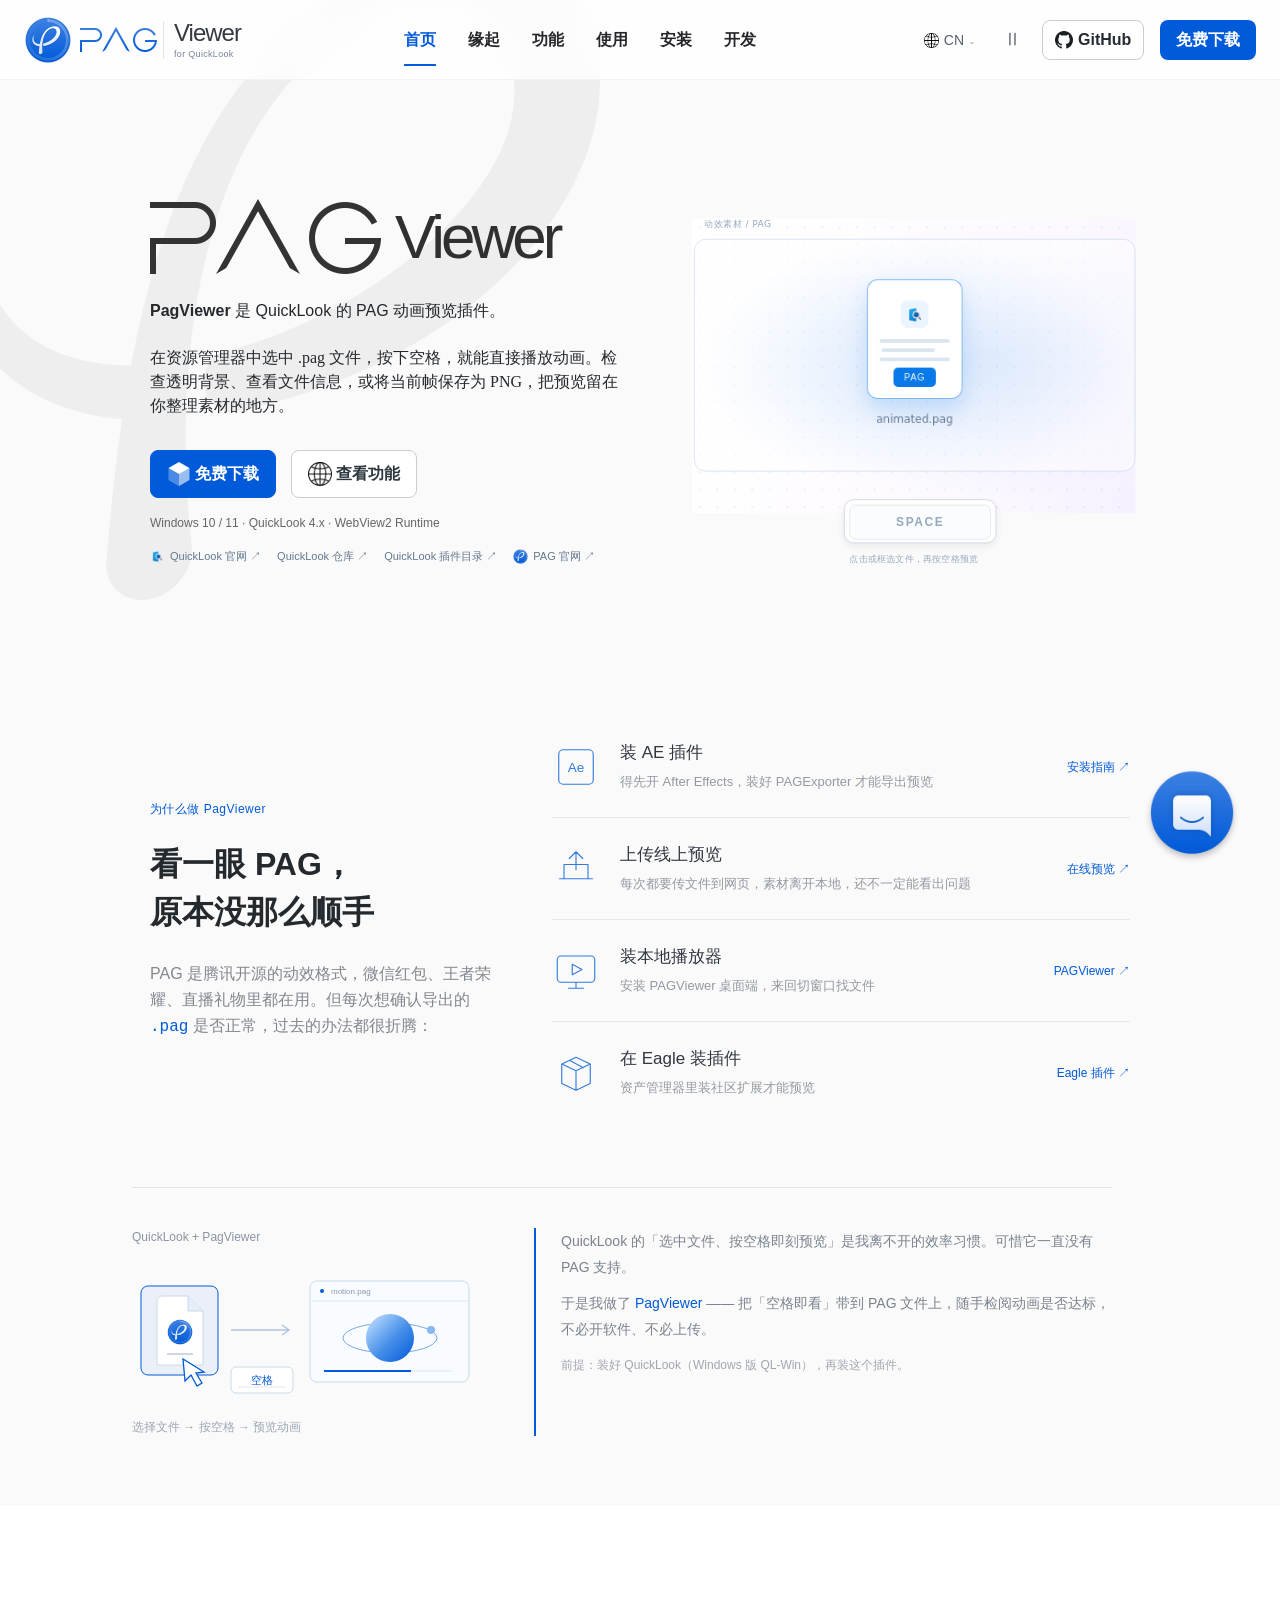
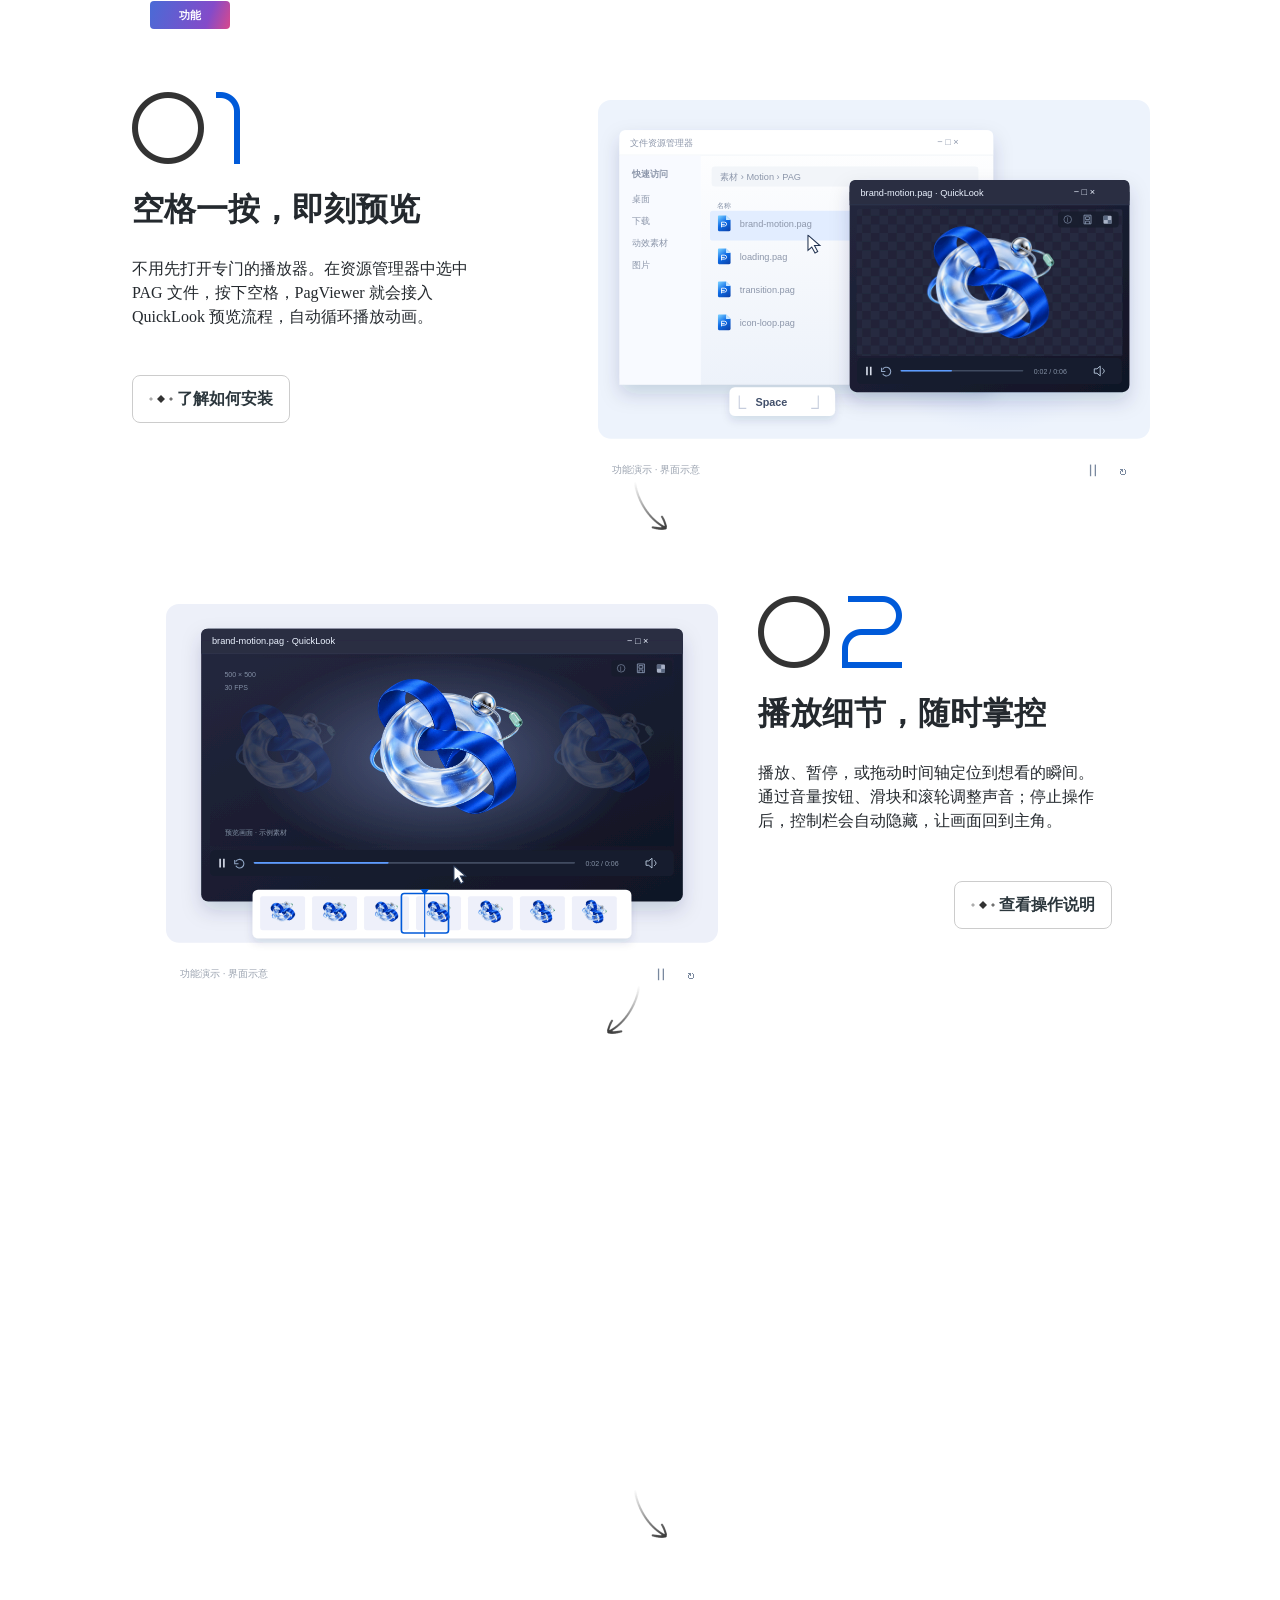
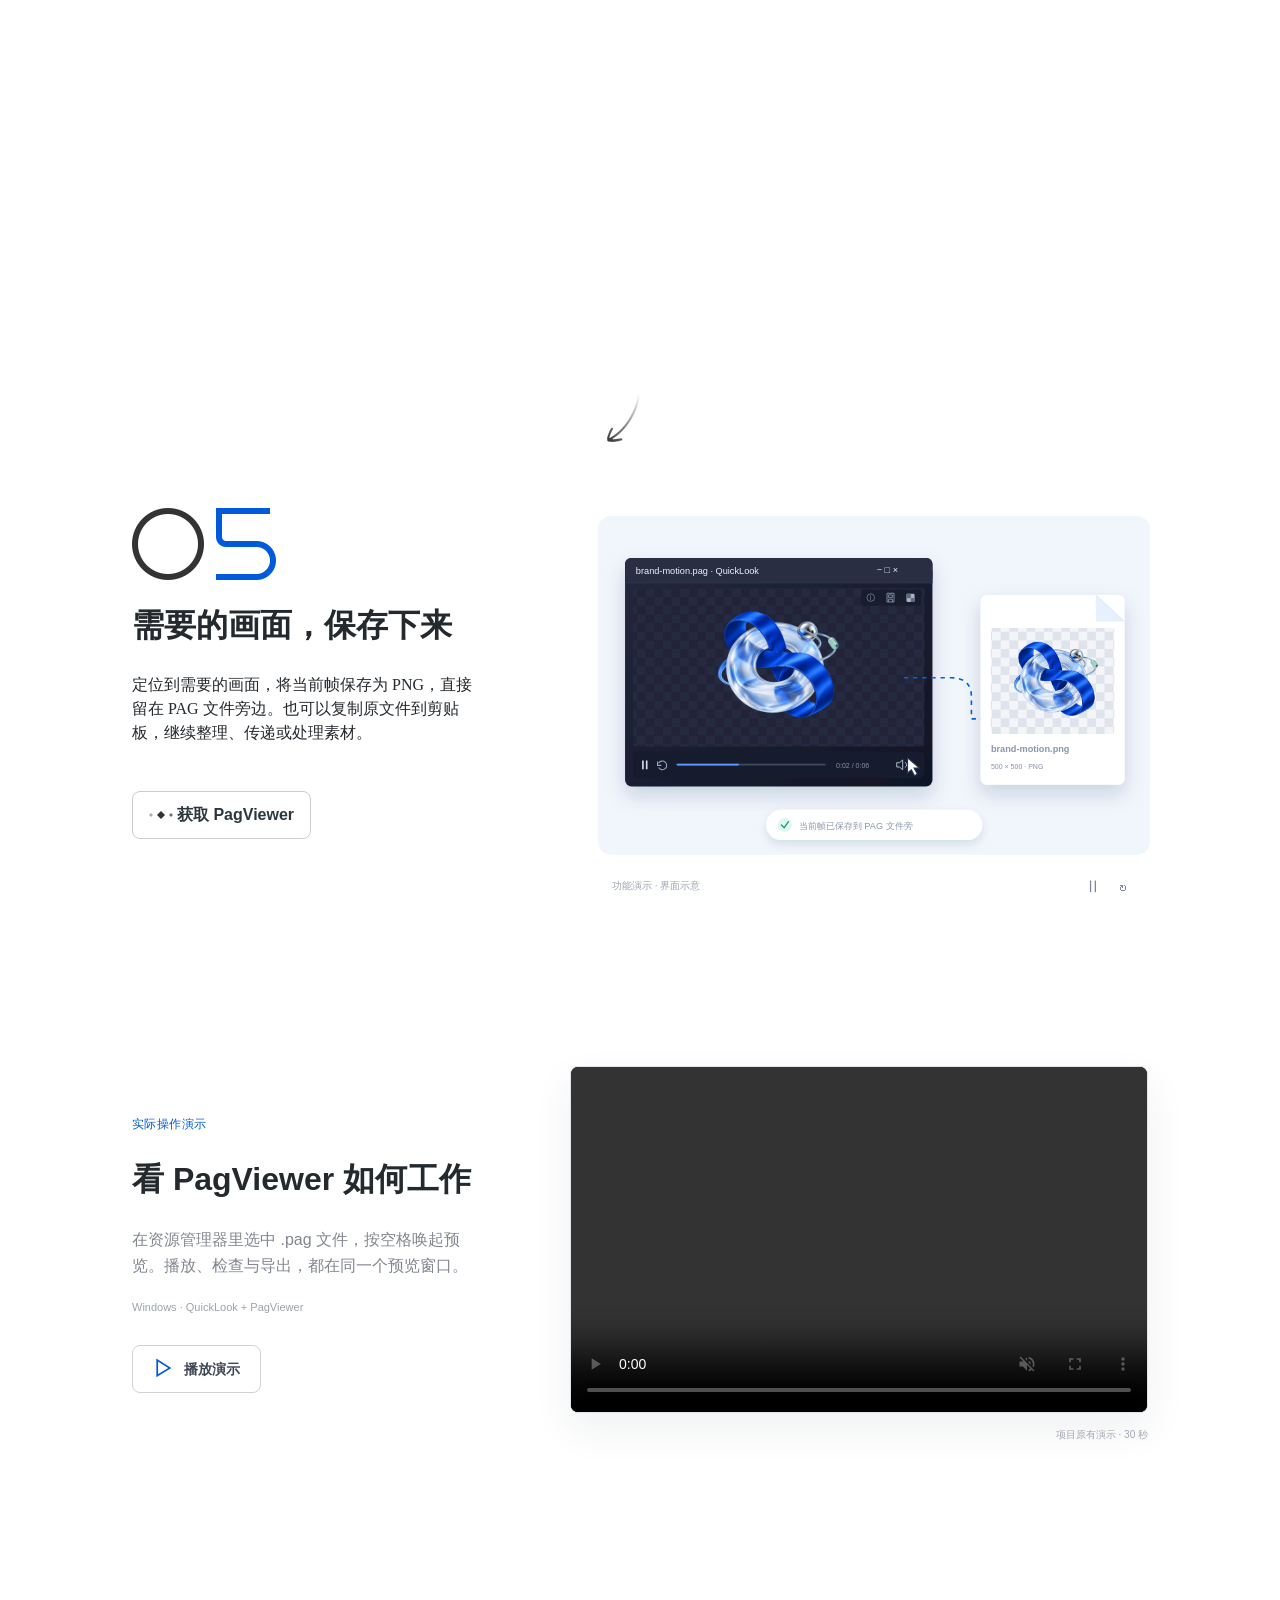
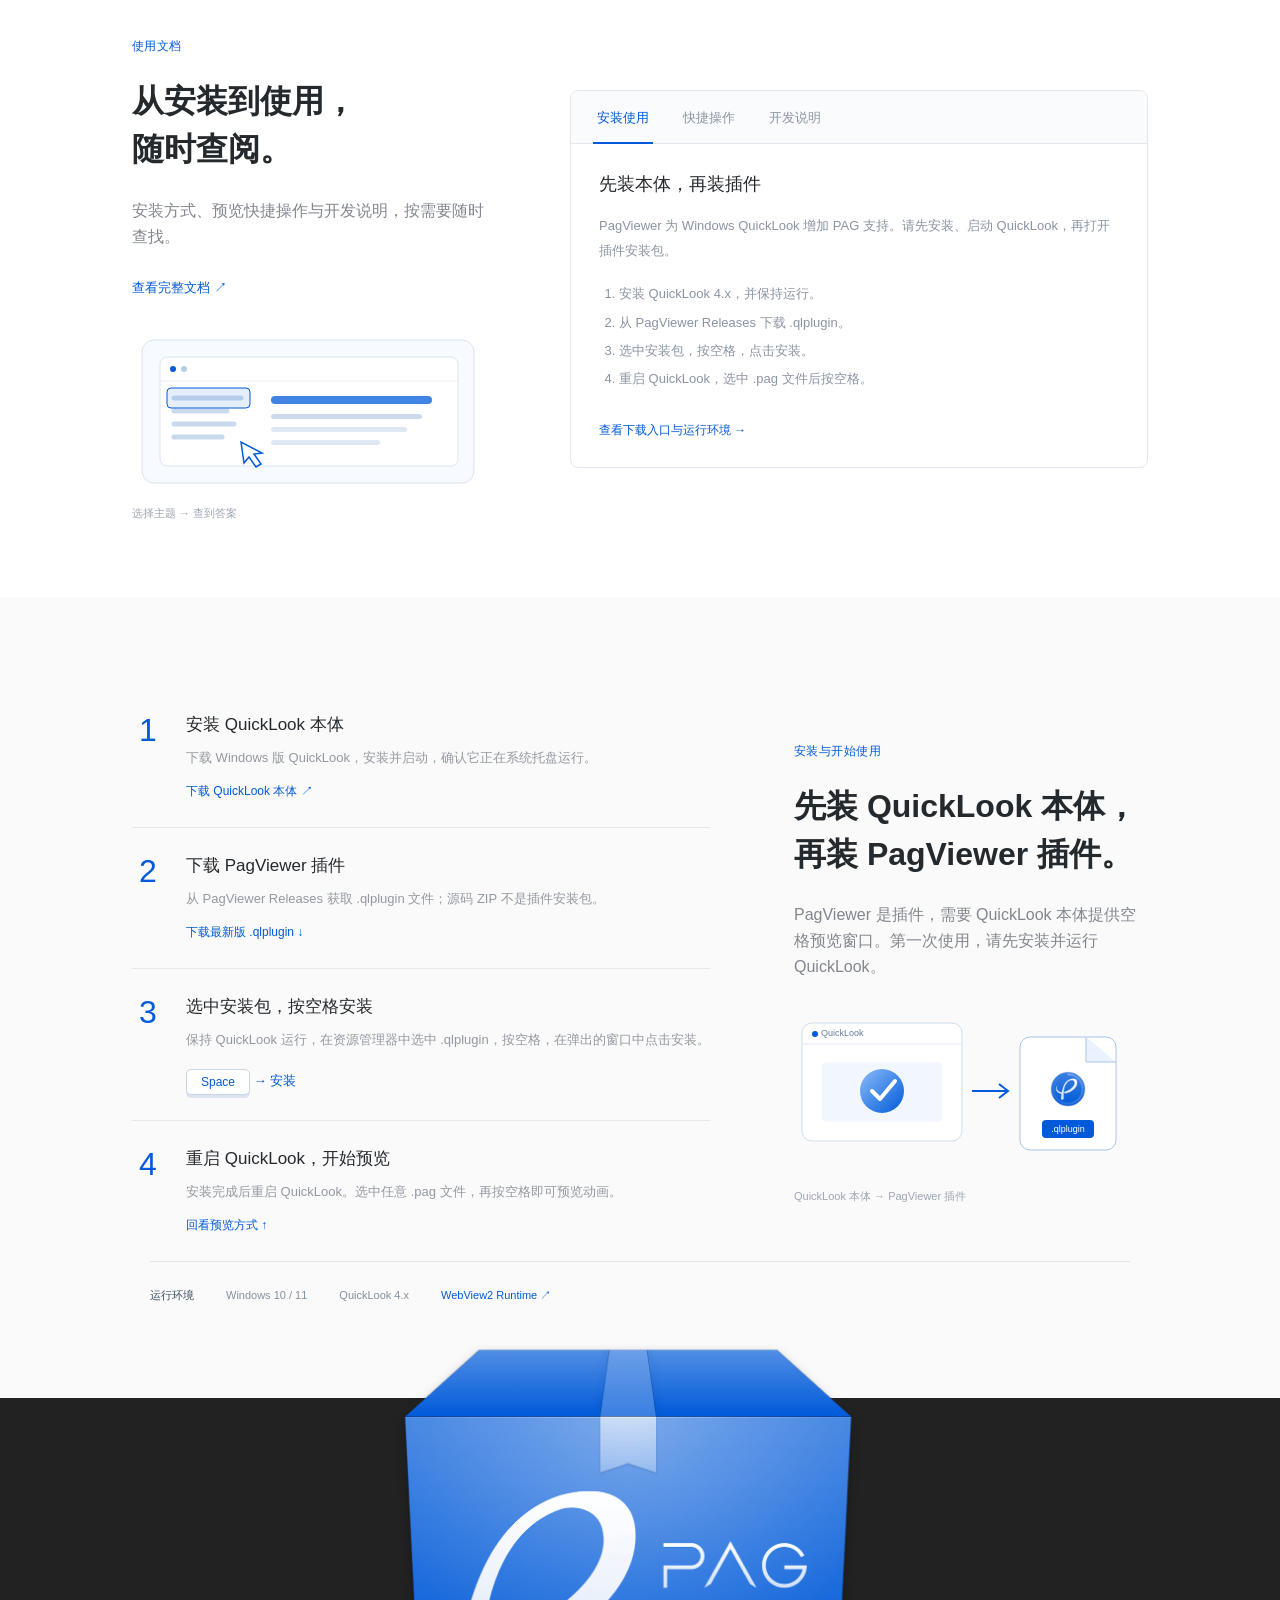
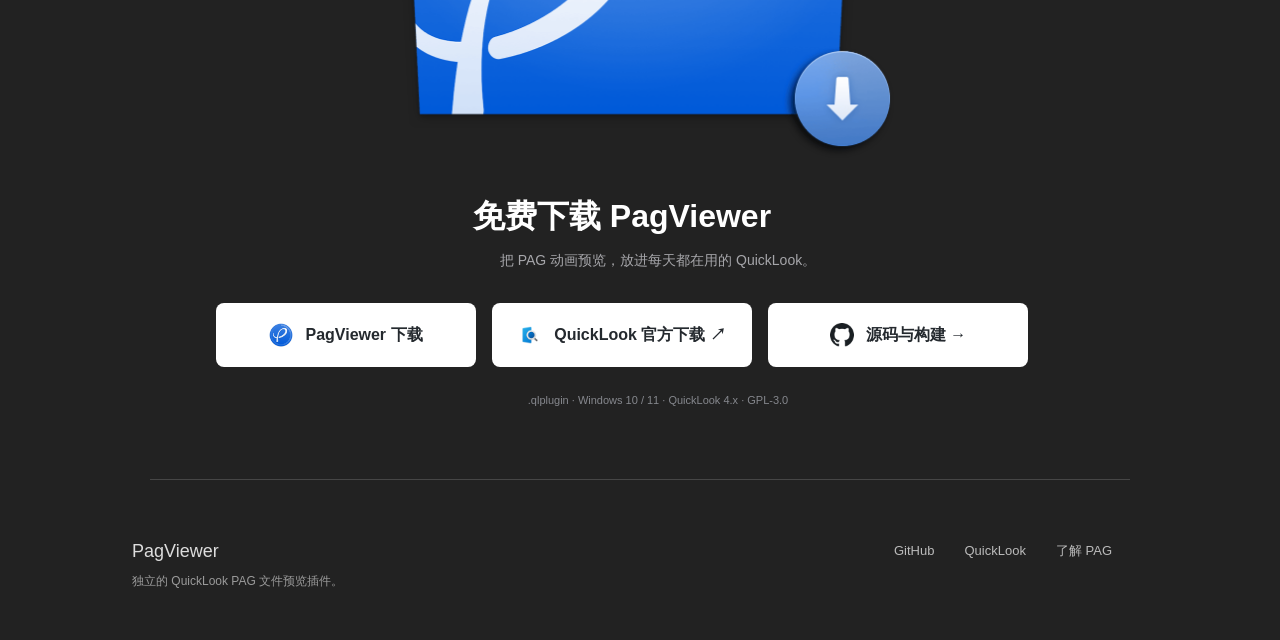
==== commit b329e9b9: "docs: 统一落地页 Hero 与 Pages 更新源" ====
--- a/docs/index.html
+++ b/docs/index.html
@@ -6,7 +6,7 @@
 <title>PagViewer · 在 QuickLook 中预览 PAG 动画</title>
 <link rel="stylesheet" href="./assets/reference/pag.io/css/main.css">
 <link rel="stylesheet" href="./assets/reference/pag.io/css/pc.css">
-<link rel="stylesheet" href="./page.css">
+<link rel="stylesheet" href="./page.css?v=20261024-4">
 </head>
 <body>
 <a class="skip-link" href="#content">跳到主要内容</a>
@@ -114,6 +114,6 @@
 <footer class="page-footer"><div class="wrap"><div><strong>PagViewer</strong><p data-en="An independent QuickLook plugin for PAG files.">独立的 QuickLook PAG 文件预览插件。</p></div><div><a href="https://github.com/yancongya/QuickLook.Plugin.PagViewer" target="_blank" rel="noopener">GitHub</a><a href="https://github.com/QL-Win/QuickLook" target="_blank" rel="noopener">QuickLook</a><a href="https://pag.io/" target="_blank" rel="noopener" data-en="About PAG">了解 PAG</a></div></div><div class="wrap footer-fine"><span>GPL-3.0 · PagViewer</span><span data-en="PAG branding and the download package artwork are reused from pag.io. This is an independent plugin.">PAG 标识与下载包装复用自 pag.io，本页为独立插件页面。</span></div></footer>
 </div>
 <div class="help"><button id="help-toggle" type="button" aria-expanded="false" aria-controls="help-panel" aria-label="常见问题"><img src="./assets/reference/pag.qq.com/img/new_official_website/cs.png" width="96" height="96" alt=""></button><aside id="help-panel" hidden><h2 data-en="A few useful answers">开始之前，你可能想知道</h2><details><summary data-en="Is QuickLook required?">需要先安装 QuickLook 吗？</summary><p data-en="Yes. PagViewer is a plugin for QuickLook 4.x, not a standalone player.">需要。PagViewer 是 QuickLook 4.x 的插件，需要配合 QuickLook 使用。</p></details><details><summary data-en="Does it work on macOS?">支持 macOS 吗？</summary><p data-en="This plugin is for Windows 10/11. It is not a macOS Quick Look extension.">此插件面向 Windows 10/11，不是 macOS 的 Quick Look 扩展。</p></details><details><summary data-en="Where is the PNG saved?">导出的 PNG 保存在哪里？</summary><p data-en="The current frame is saved beside the original PAG file.">当前帧导出的 PNG 会保存在 PAG 文件旁边。</p></details><a href="https://github.com/yancongya/QuickLook.Plugin.PagViewer/issues" target="_blank" rel="noopener" data-en="View issues and feedback">查看问题与反馈</a></aside></div>
-<script type="module" src="./page.js"></script>
+<script type="module" src="./page.js?v=20261024-4"></script>
 </body>
 </html>
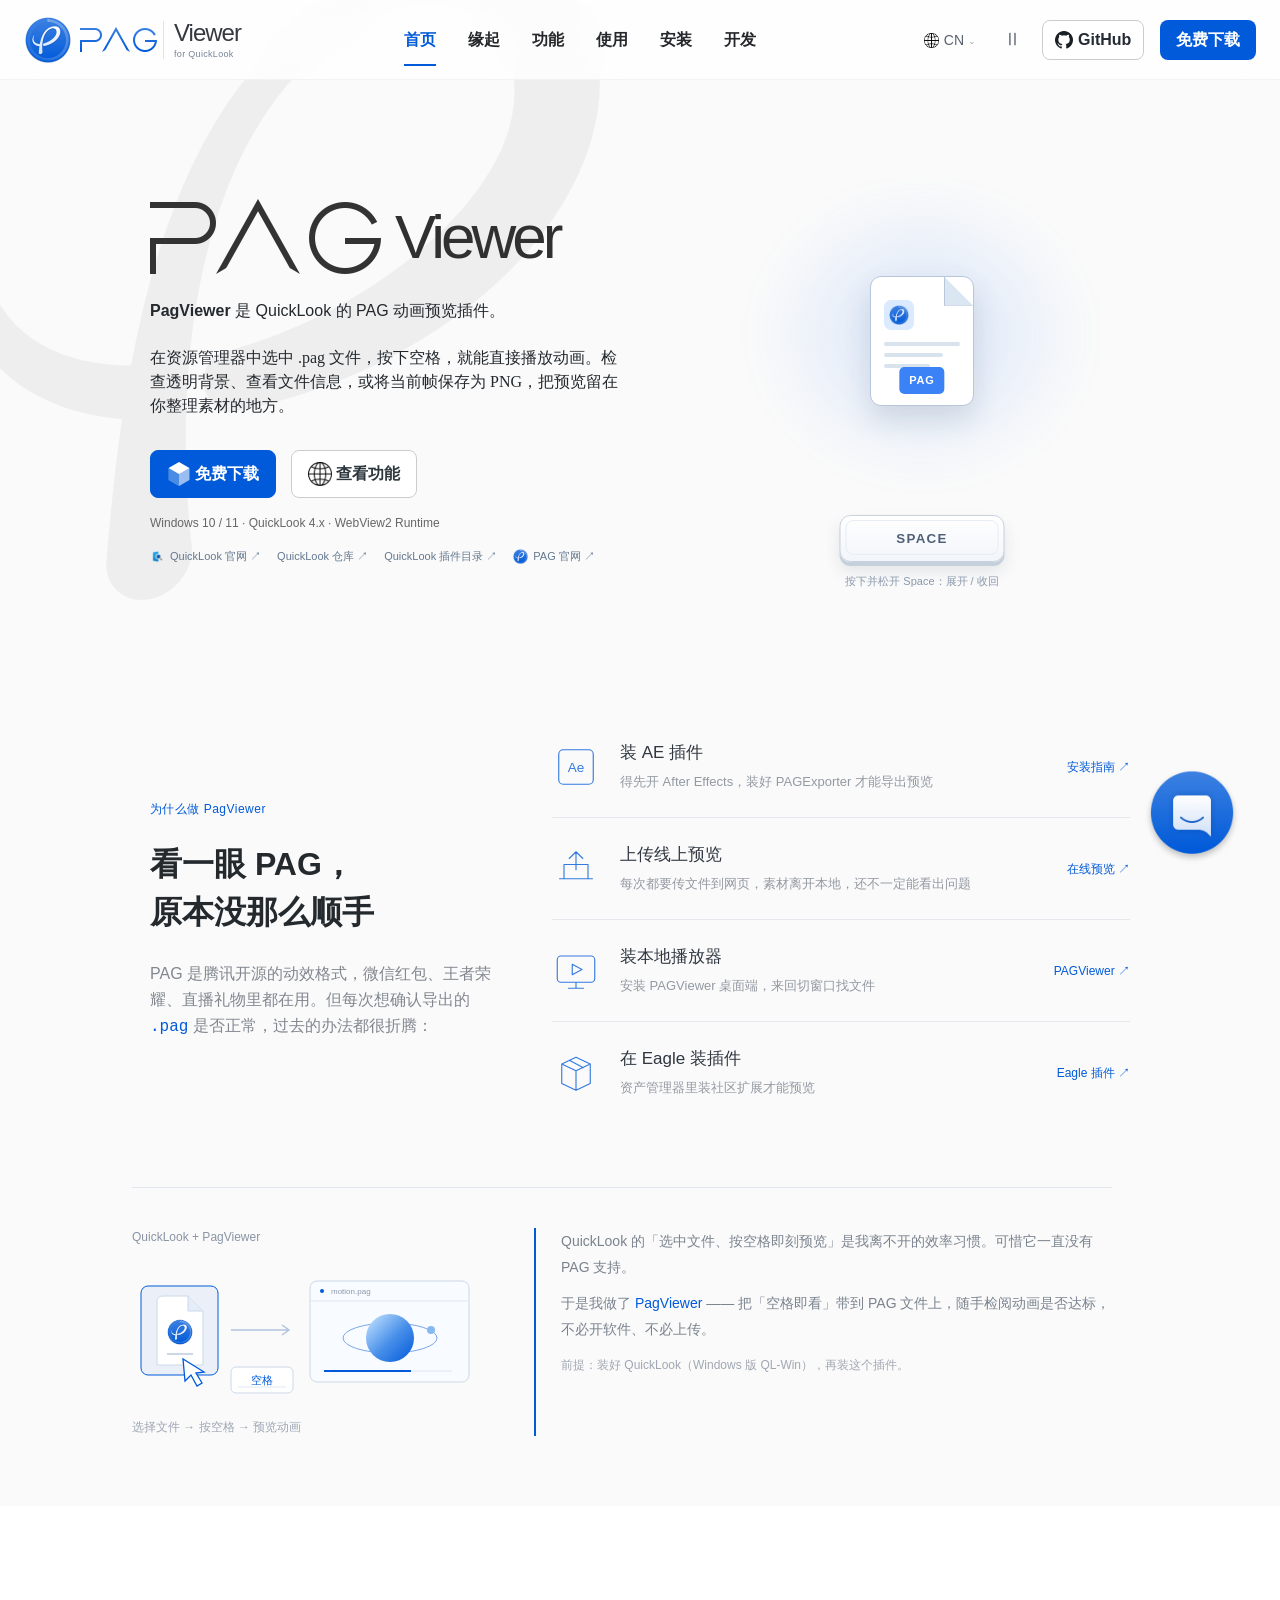
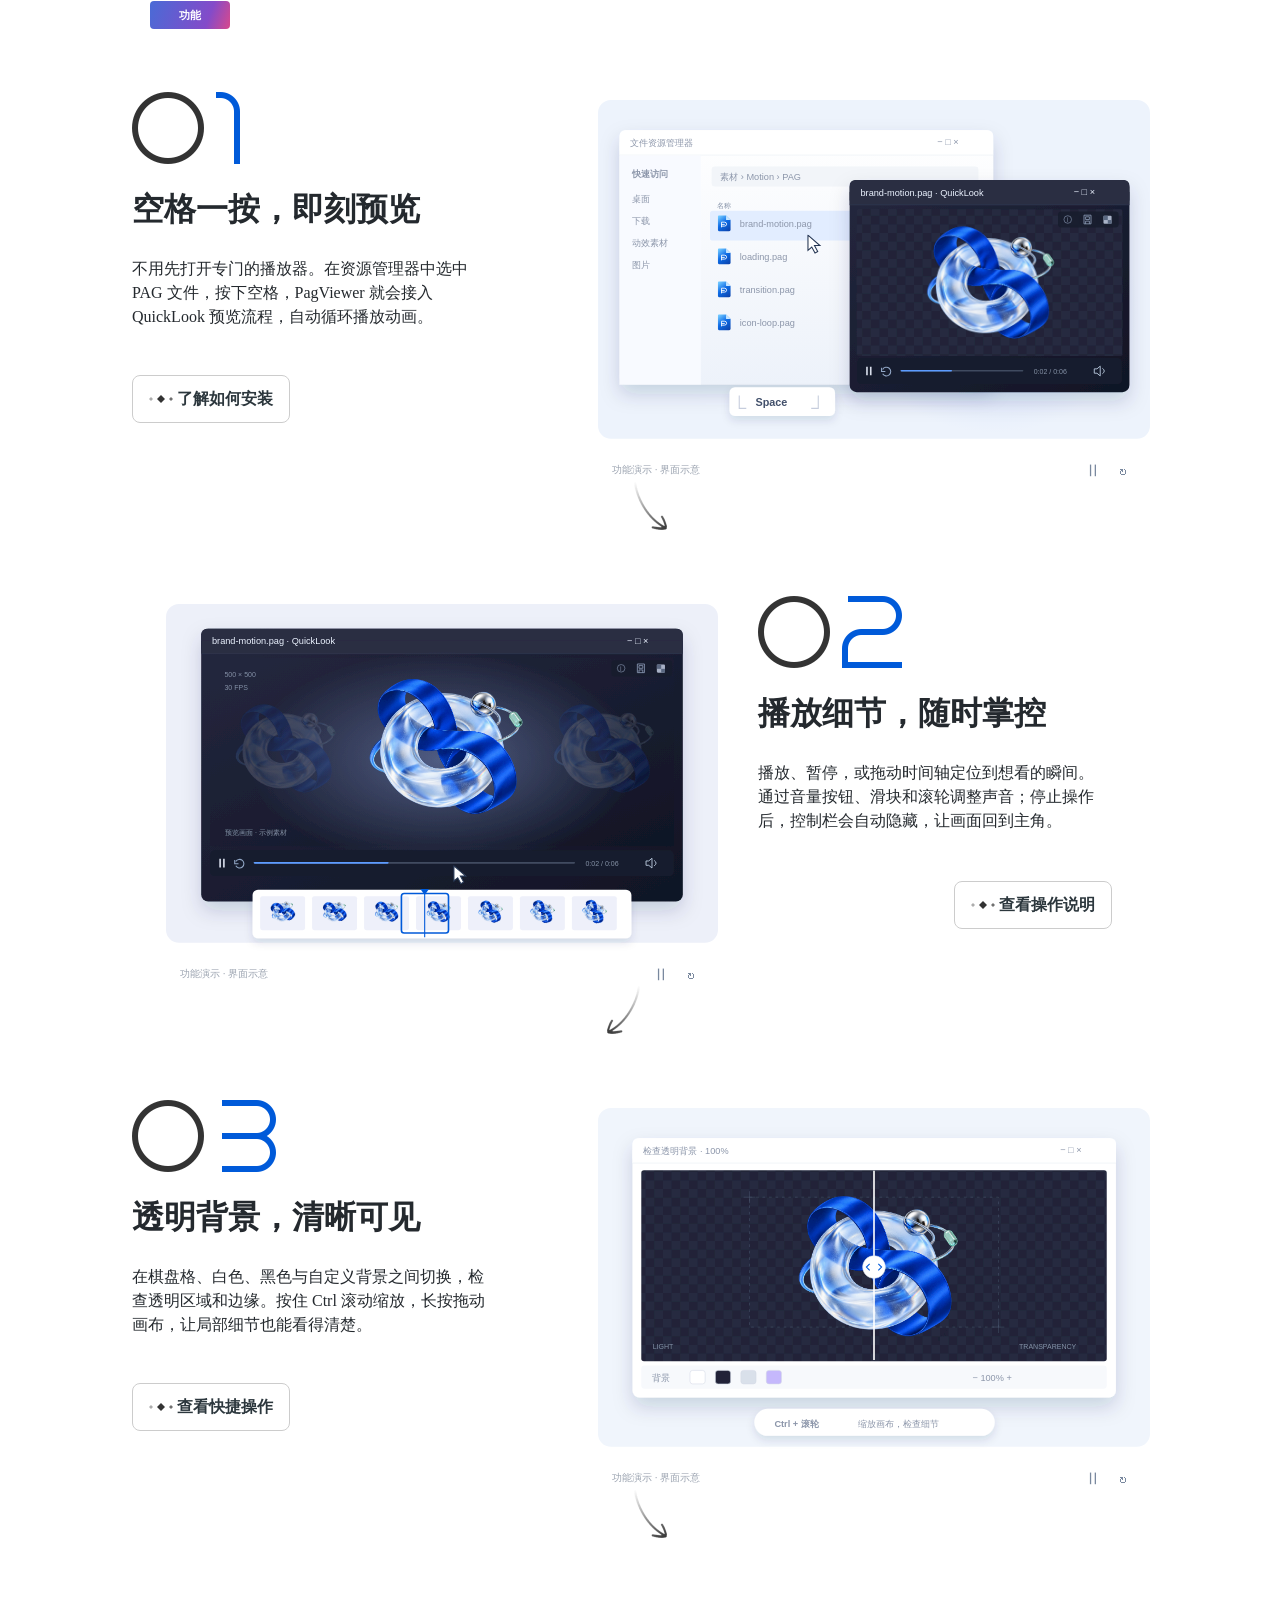
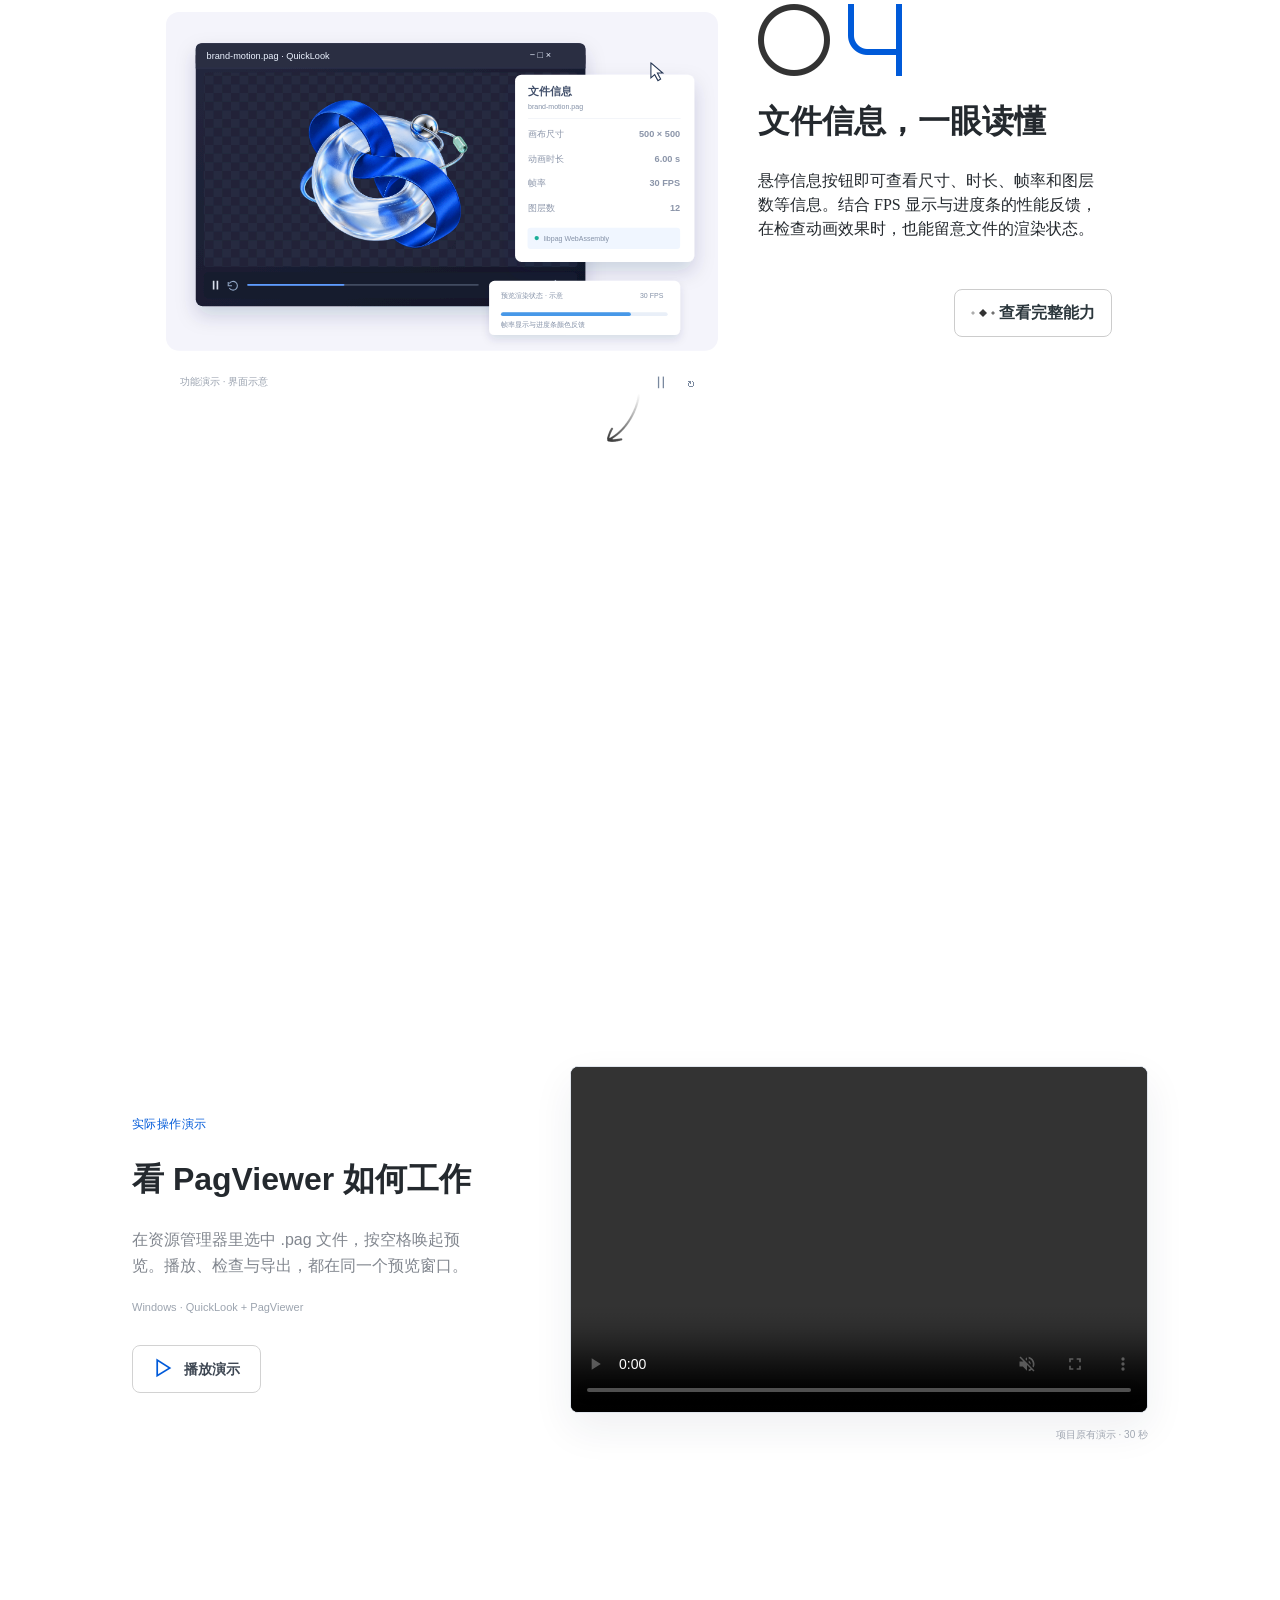
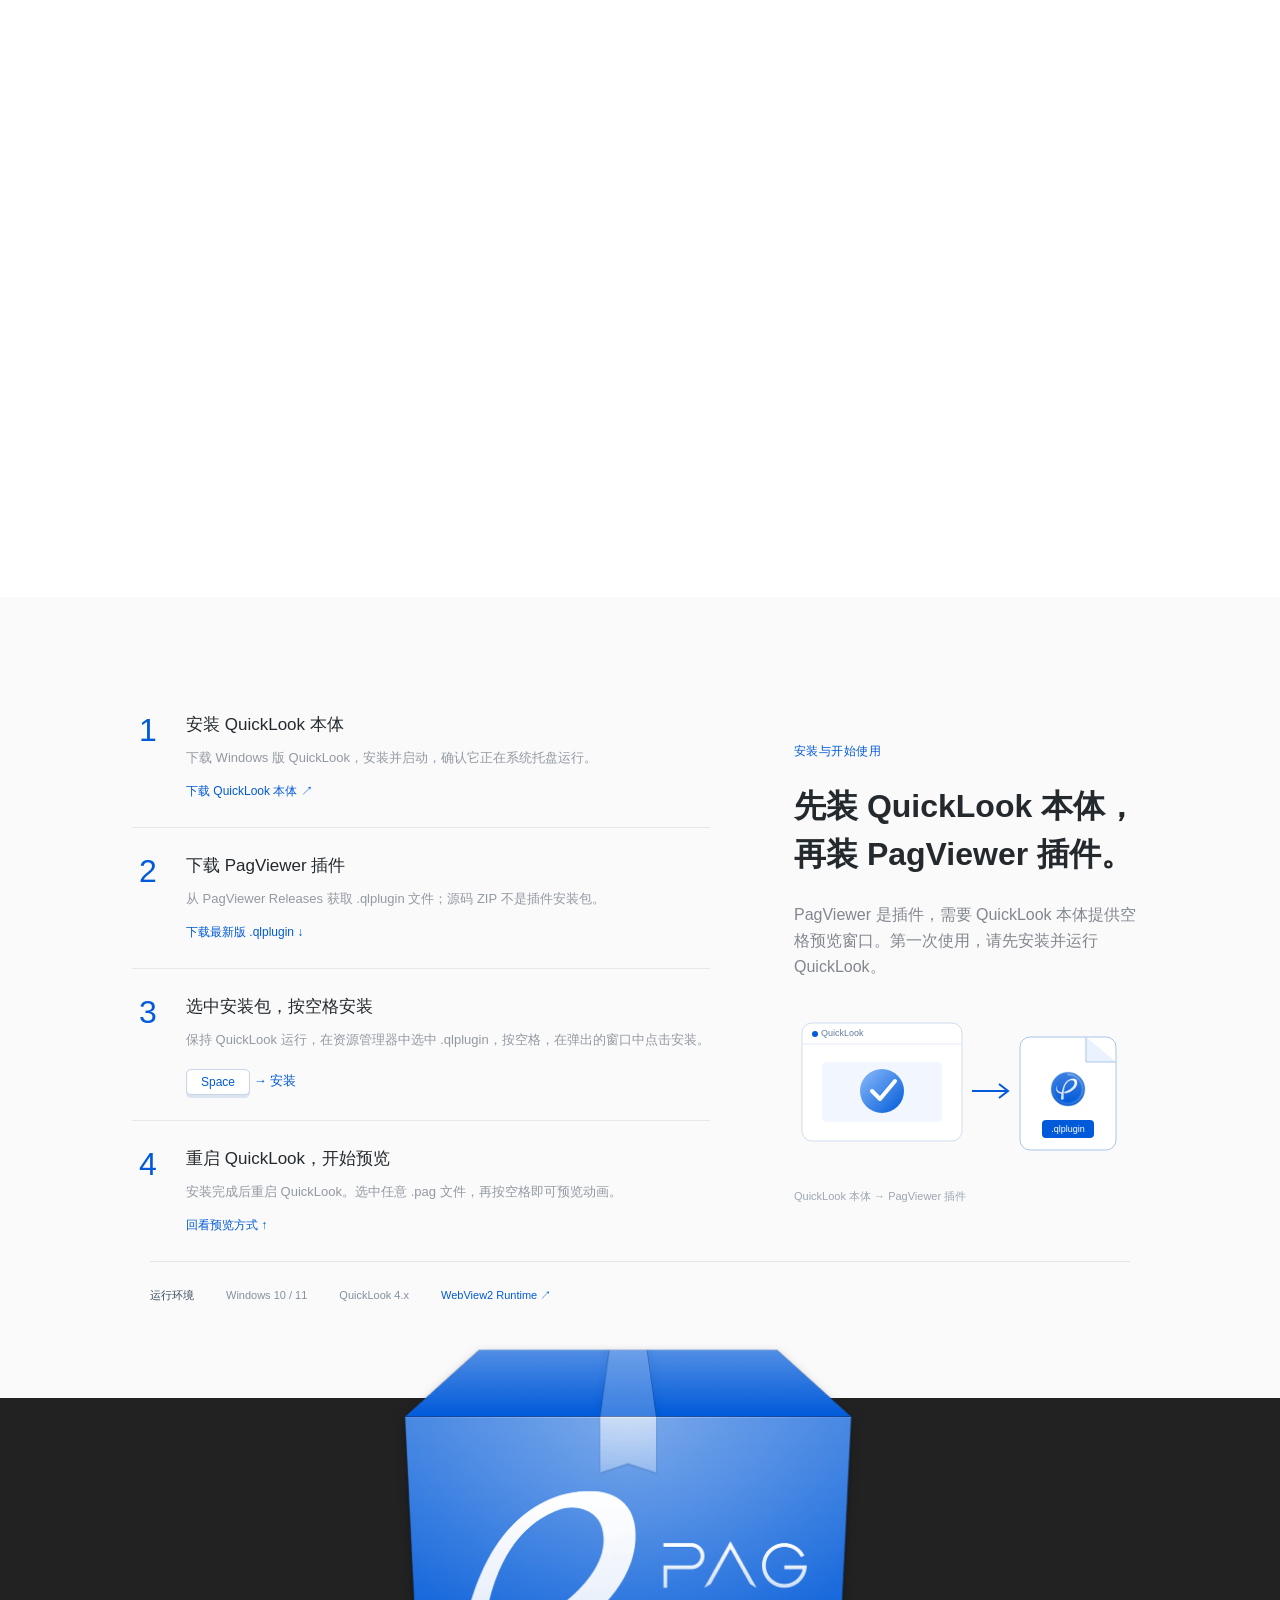
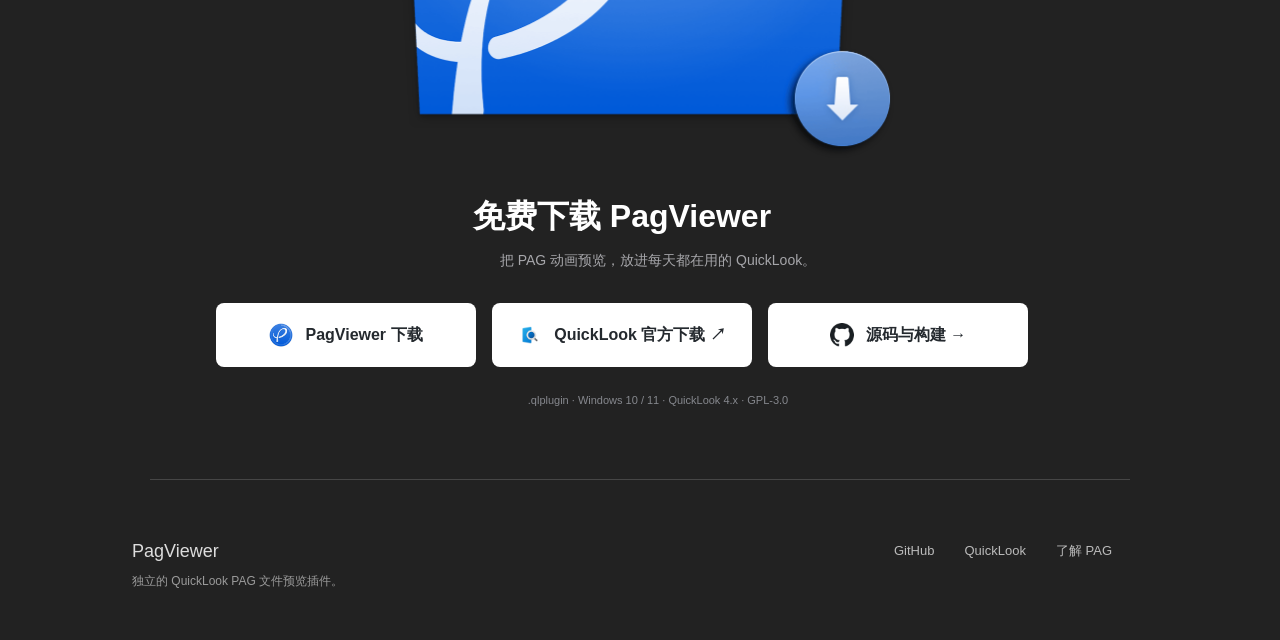
==== commit 2eb137ec: "fix: restore approved PagViewer hero interaction" ====
--- a/docs/index.html
+++ b/docs/index.html
@@ -28,7 +28,7 @@
         <span class="tip">Windows 10 / 11 · QuickLook 4.x · WebView2 Runtime</span>
         <div class="hero-quicklinks"><a href="https://quicklookapp.vercel.app/" target="_blank" rel="noopener"><img src="./assets/latest/assets/quicklook-icon.png" alt=""><span data-en="QuickLook website ↗">QuickLook 官网 ↗</span></a><a href="https://github.com/QL-Win/QuickLook" target="_blank" rel="noopener" data-en="QuickLook repository ↗">QuickLook 仓库 ↗</a><a href="https://github.com/QL-Win/QuickLook/wiki/Available-Plugins" target="_blank" rel="noopener" data-en="QuickLook plugins ↗">QuickLook 插件目录 ↗</a><a href="https://pag.io/" target="_blank" rel="noopener"><img src="./assets/latest/logo.png" alt=""><span data-en="PAG website ↗">PAG 官网 ↗</span></a></div>
       </div>
-      <iframe class="original-hero" src="./hero-latest.html" title="线上最新版 PagViewer 交互预览"></iframe>
+      <iframe class="original-hero" src="./hero-latest.html?v=20261024-5" title="线上最新版 PagViewer 交互预览"></iframe>
     </div>
   </section>
 
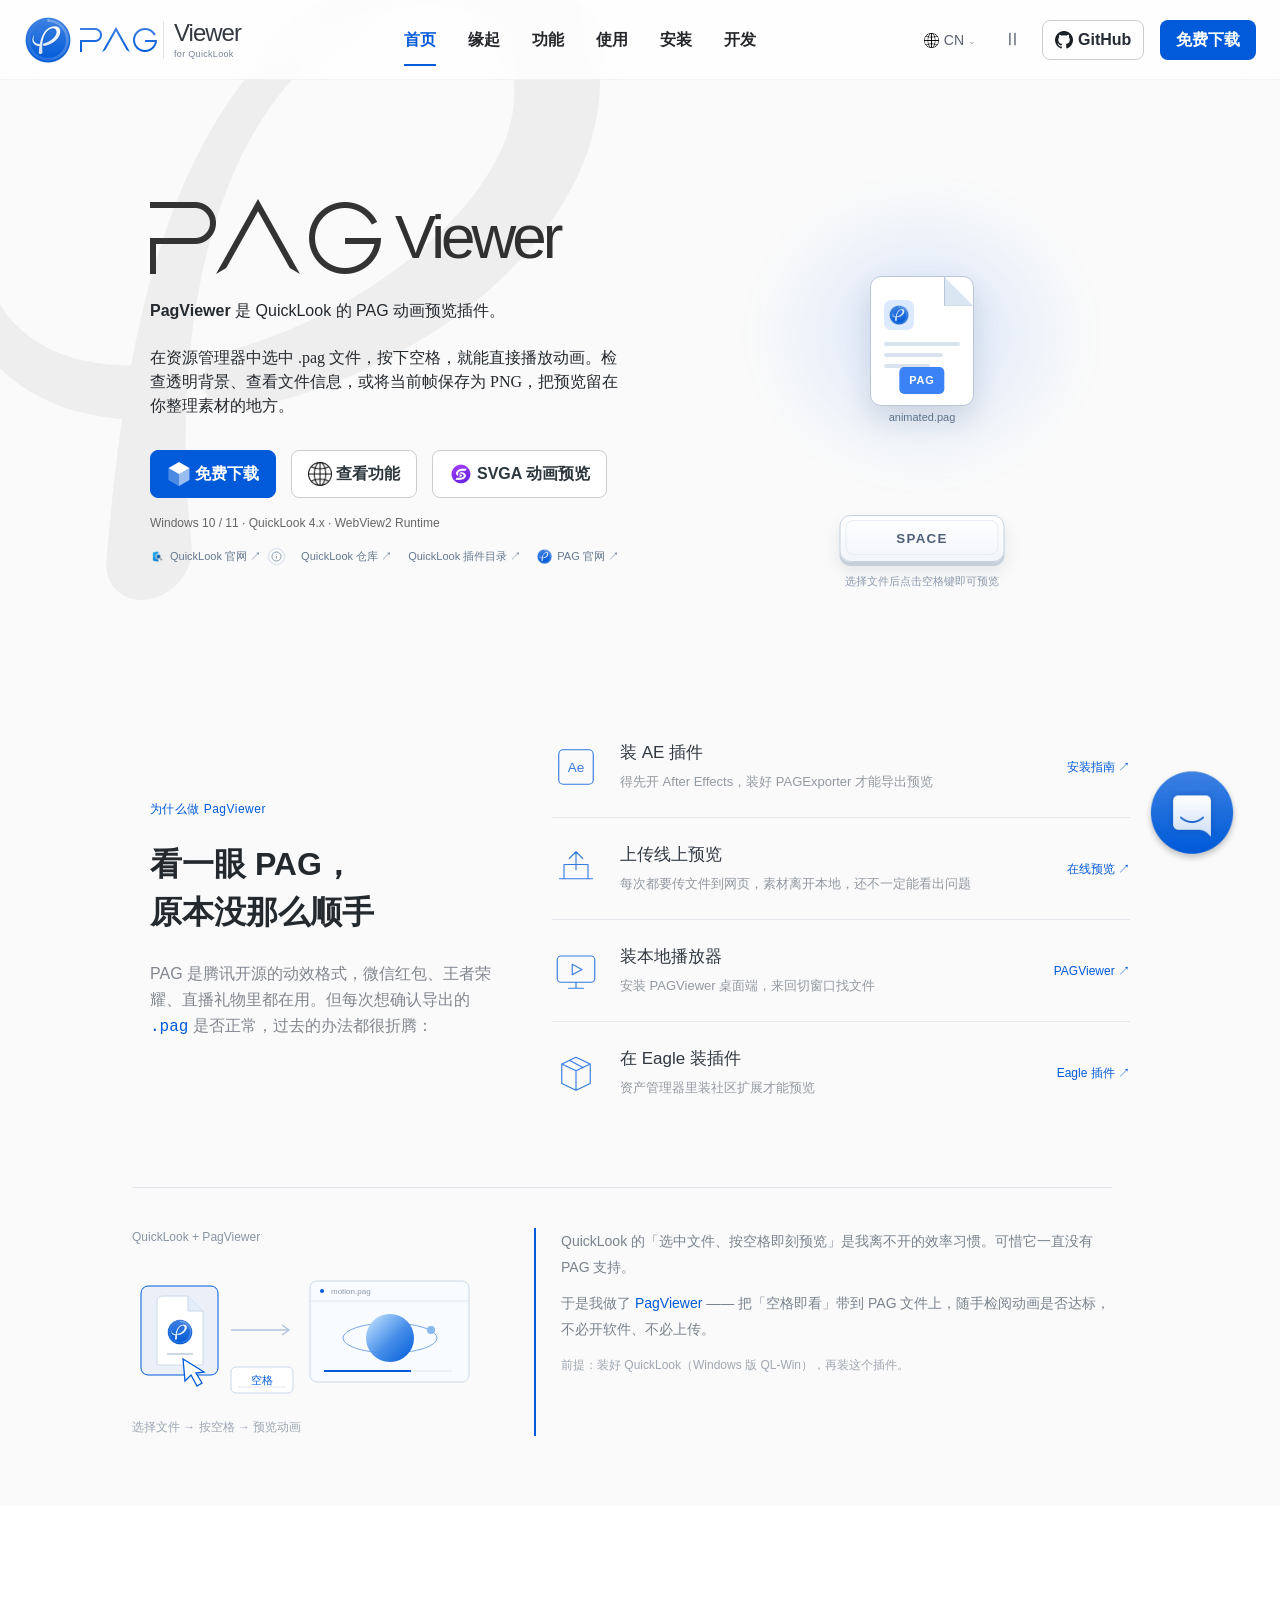
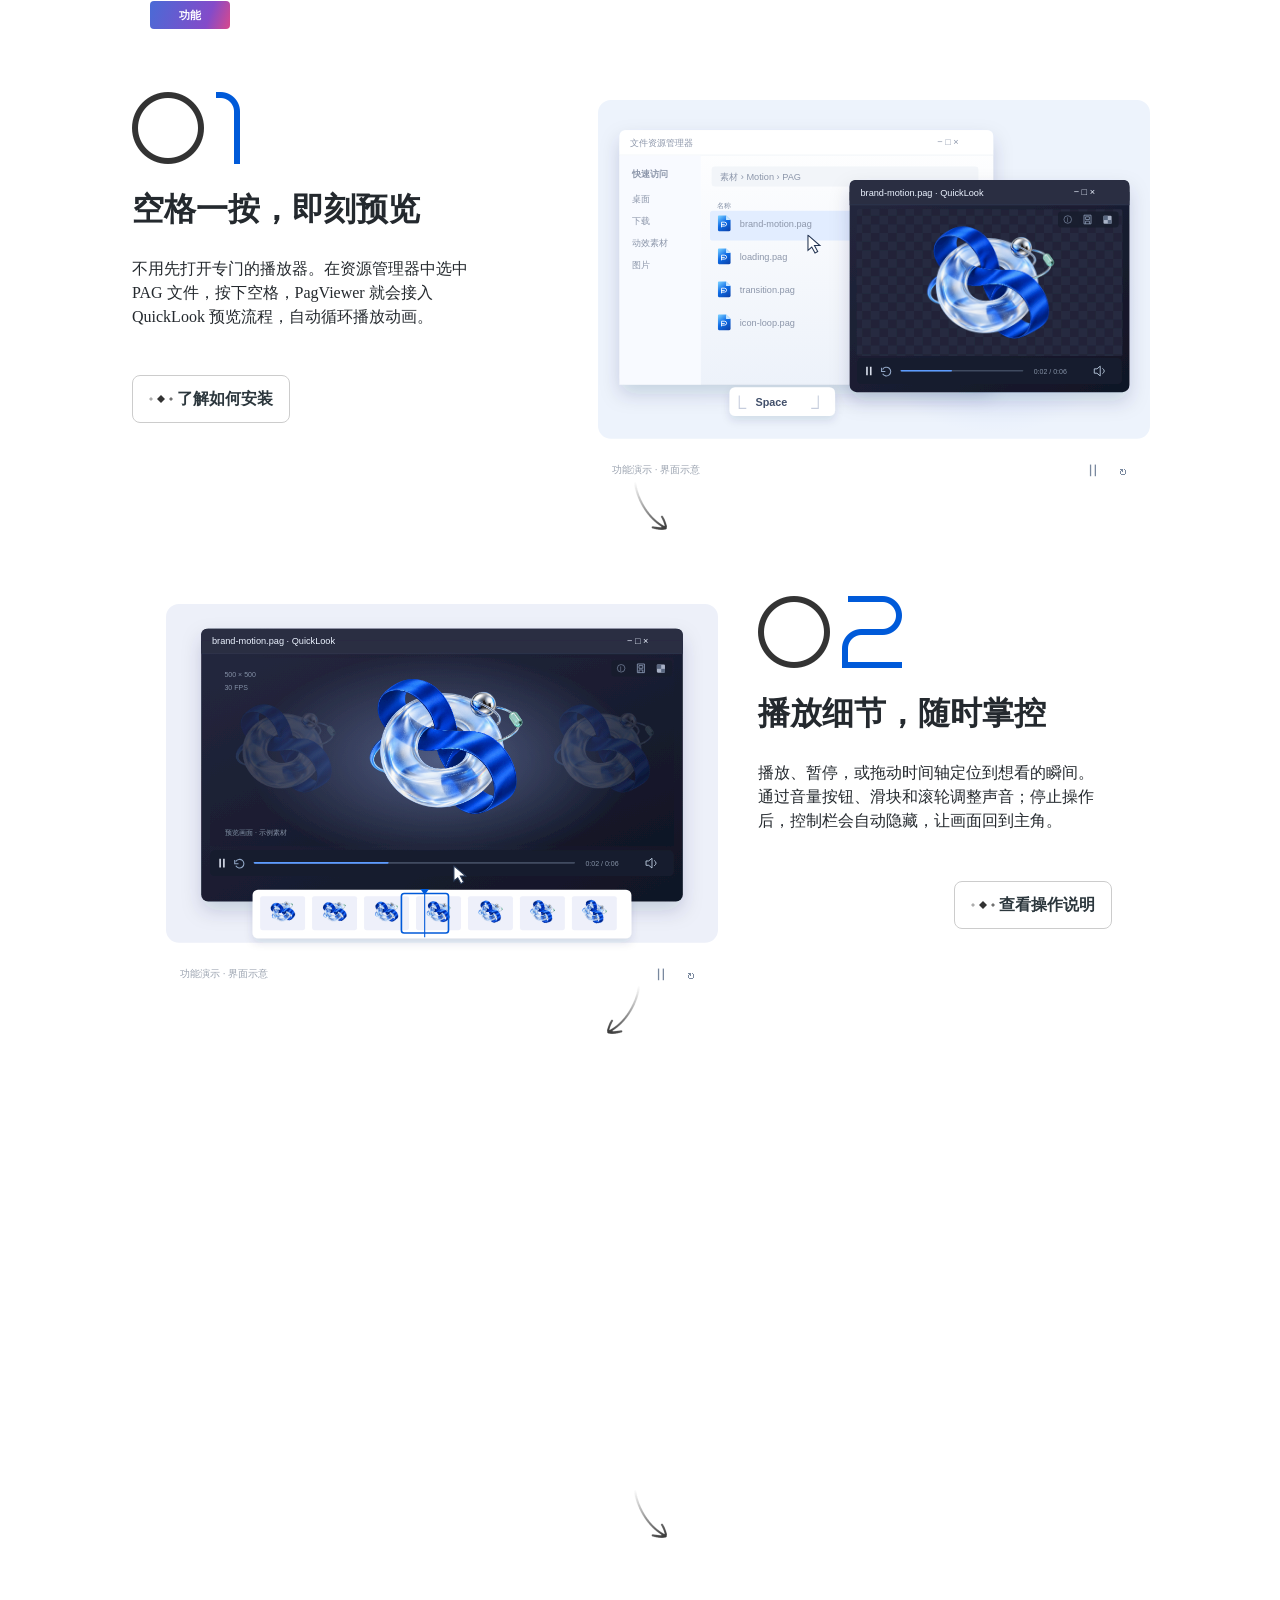
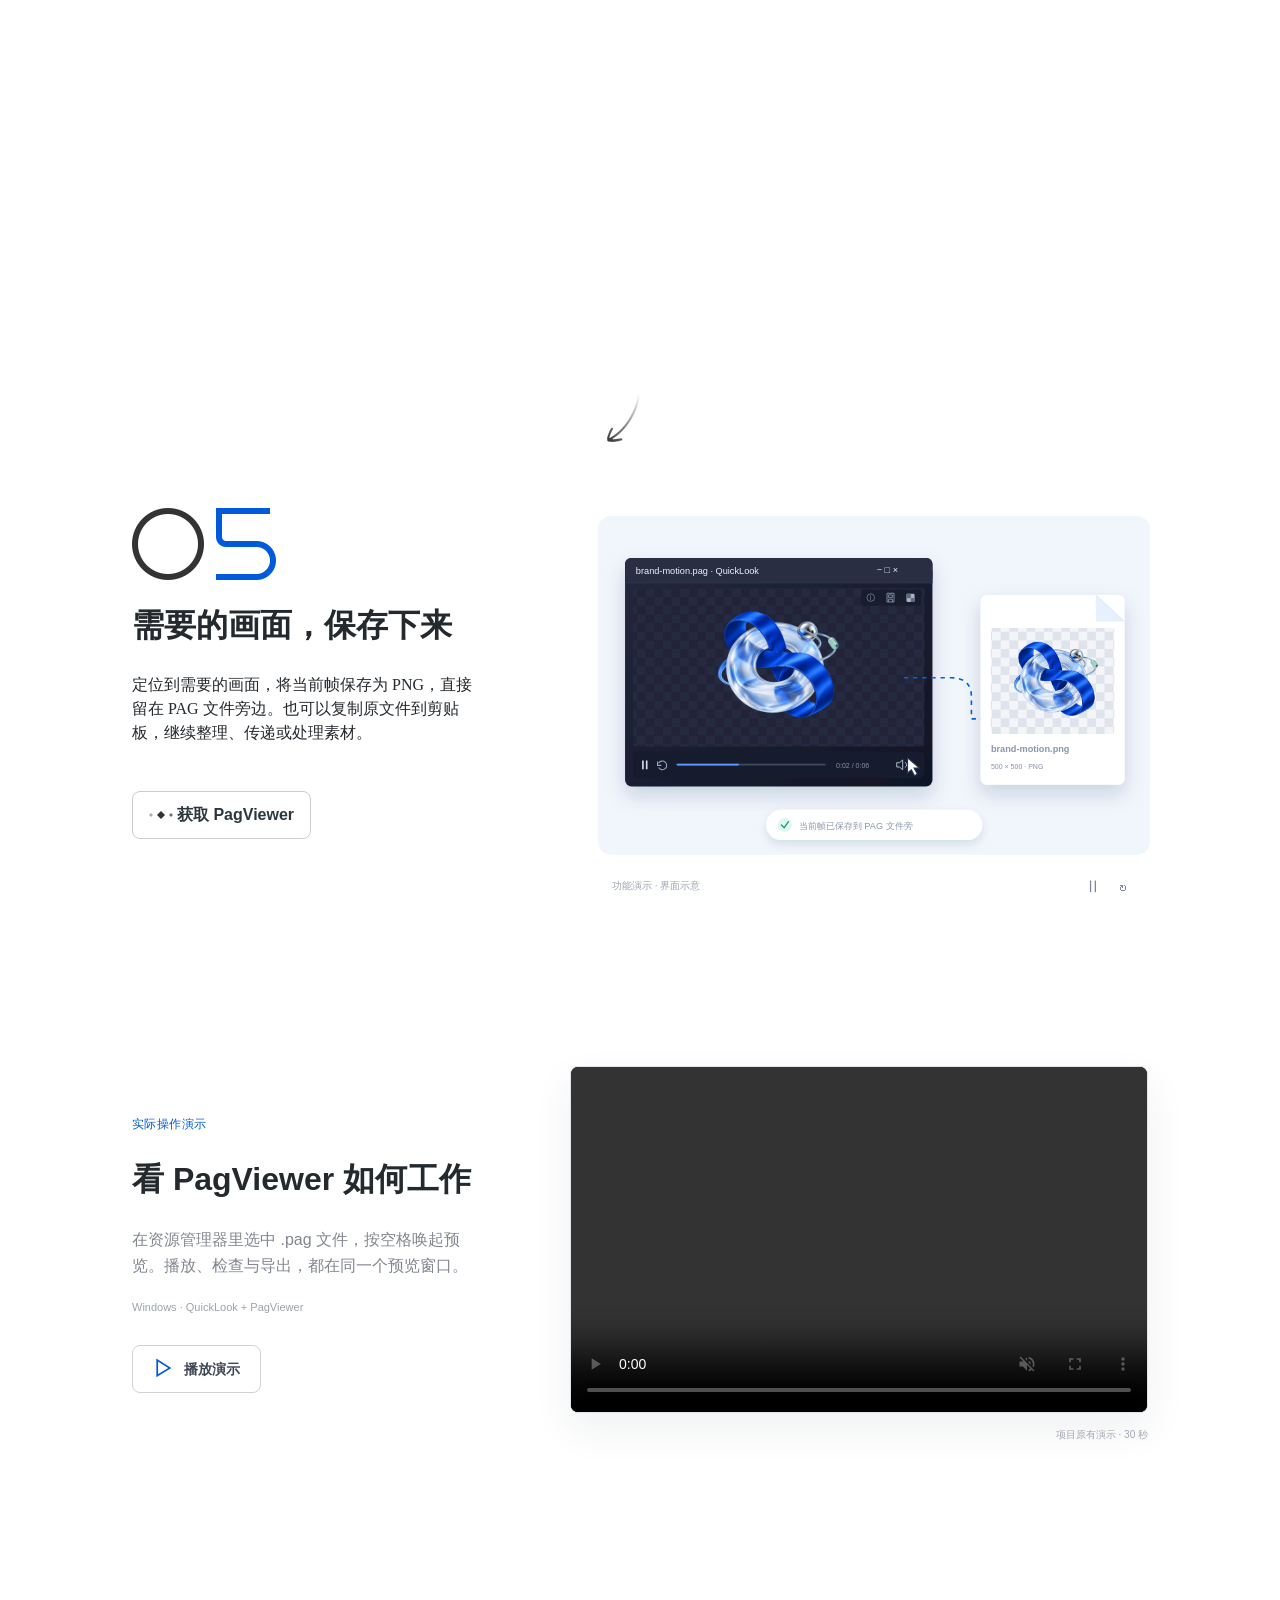
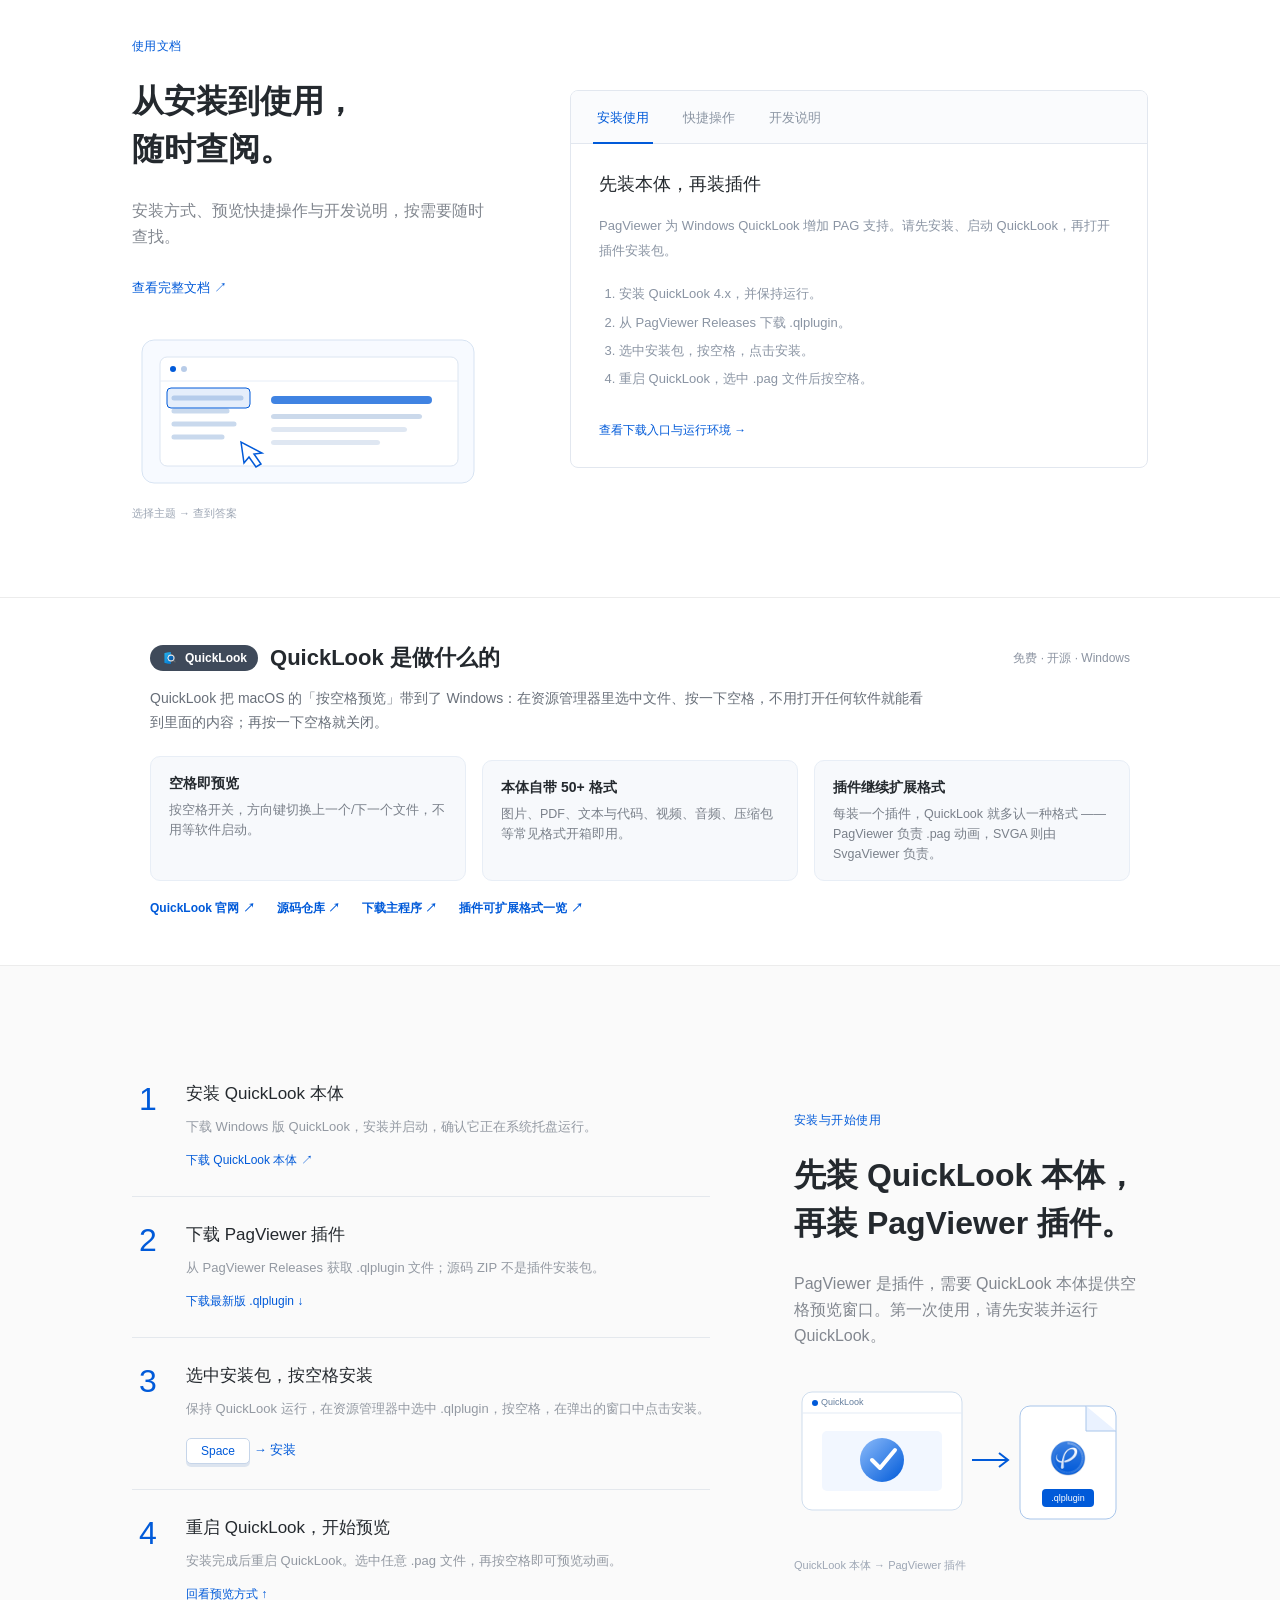
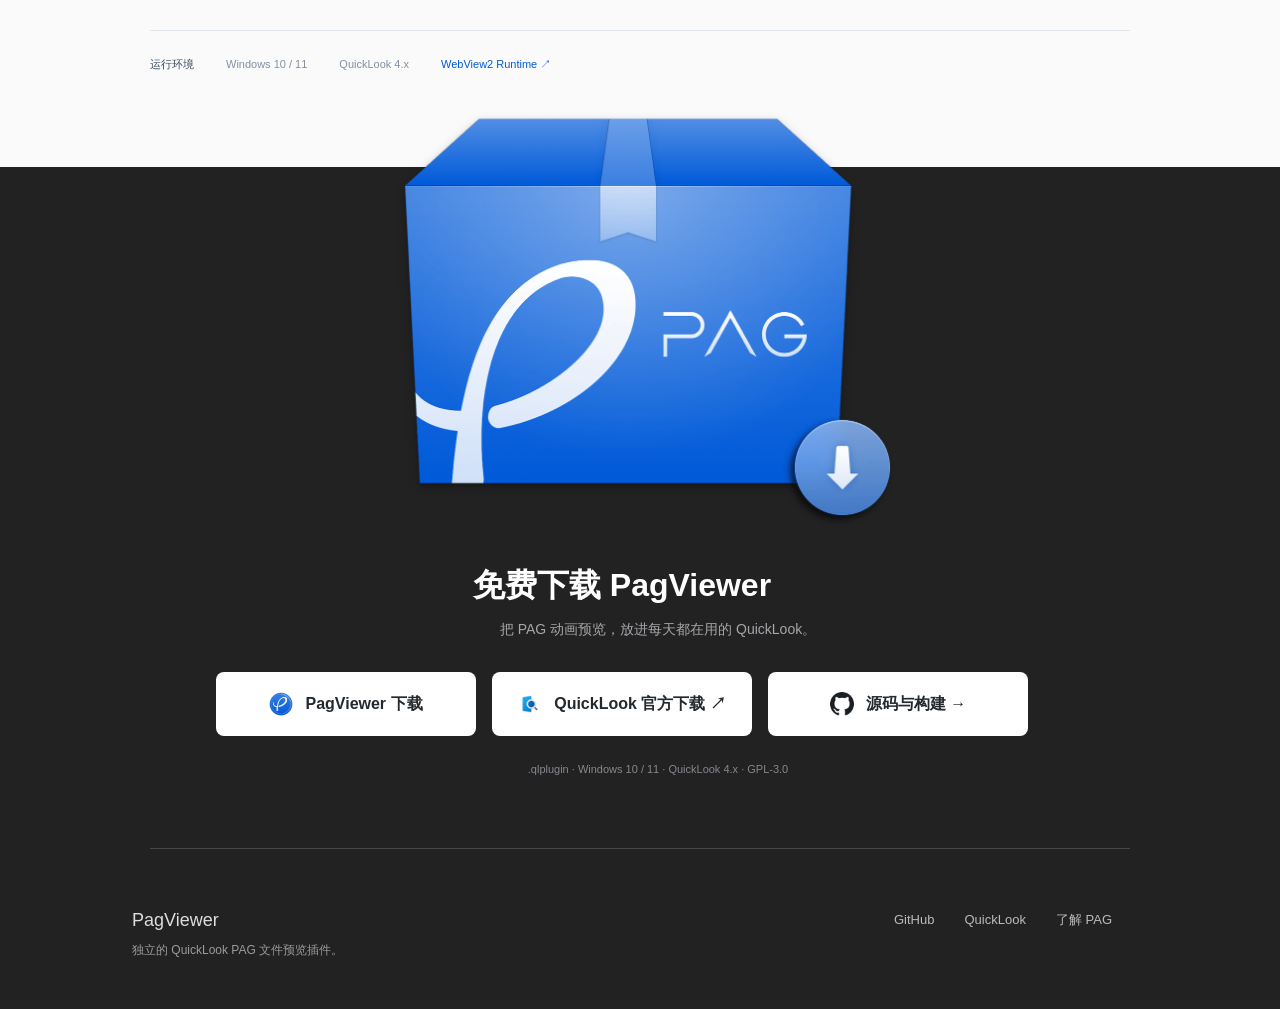
==== commit 1bdaf535: "docs: 落地页加 QuickLook 说明带、SVGA 互跳按钮与按钮 hover 新用户缺少「QuickLook 是什么」的入口：hero 快捷链接加 ⓘ 悬停摘要， 安装区前插一节说明带（空格" ====
--- a/docs/index.html
+++ b/docs/index.html
@@ -6,7 +6,7 @@
 <title>PagViewer · 在 QuickLook 中预览 PAG 动画</title>
 <link rel="stylesheet" href="./assets/reference/pag.io/css/main.css">
 <link rel="stylesheet" href="./assets/reference/pag.io/css/pc.css">
-<link rel="stylesheet" href="./page.css?v=20261024-4">
+<link rel="stylesheet" href="./page.css?v=20261026-3">
 </head>
 <body>
 <a class="skip-link" href="#content">跳到主要内容</a>
@@ -24,11 +24,11 @@
         <h1 class="wordmark"><img class="pag" src="./assets/reference/pag.qq.com/img/new_official_website/fill2.png" alt="PAG"><span>Viewer</span></h1>
         <p class="paragraph nowrapParagraph"><strong>PagViewer</strong><span data-en=" brings PAG animation preview to QuickLook."> 是 QuickLook 的 PAG 动画预览插件。</span></p>
         <p class="paragraph" data-en="Select a .pag file in File Explorer and press Space. Play the animation, inspect transparency and file details, or save a frame as PNG — right where you organize your assets.">在资源管理器中选中 .pag 文件，按下空格，就能直接播放动画。检查透明背景、查看文件信息，或将当前帧保存为 PNG，把预览留在你整理素材的地方。</p>
-        <div class="btn-bar"><a class="btn blue" href="#download"><img src="./assets/reference/pag.qq.com/img/new_official_website/download.png" width="24" height="24" alt=""><span data-en="Free download">免费下载</span></a><a class="btn" href="#features"><img src="./assets/reference/pag.qq.com/img/new_official_website/browser.png" width="24" height="24" alt=""><span data-en="Explore features">查看功能</span></a></div>
+        <div class="btn-bar"><a class="btn blue" href="#download"><img src="./assets/reference/pag.qq.com/img/new_official_website/download.png" width="24" height="24" alt=""><span data-en="Free download">免费下载</span></a><a class="btn" href="#features"><img src="./assets/reference/pag.qq.com/img/new_official_website/browser.png" width="24" height="24" alt=""><span data-en="Explore features">查看功能</span></a><a class="btn" href="https://yancongya.github.io/QuickLook.Plugin.SvgaViewer/" target="_blank" rel="noopener"><img src="./assets/svga-logo.png" width="24" height="24" alt=""><span data-en="SVGA animation preview">SVGA 动画预览</span></a></div>
         <span class="tip">Windows 10 / 11 · QuickLook 4.x · WebView2 Runtime</span>
-        <div class="hero-quicklinks"><a href="https://quicklookapp.vercel.app/" target="_blank" rel="noopener"><img src="./assets/latest/assets/quicklook-icon.png" alt=""><span data-en="QuickLook website ↗">QuickLook 官网 ↗</span></a><a href="https://github.com/QL-Win/QuickLook" target="_blank" rel="noopener" data-en="QuickLook repository ↗">QuickLook 仓库 ↗</a><a href="https://github.com/QL-Win/QuickLook/wiki/Available-Plugins" target="_blank" rel="noopener" data-en="QuickLook plugins ↗">QuickLook 插件目录 ↗</a><a href="https://pag.io/" target="_blank" rel="noopener"><img src="./assets/latest/logo.png" alt=""><span data-en="PAG website ↗">PAG 官网 ↗</span></a></div>
+        <div class="hero-quicklinks"><a href="https://quicklookapp.vercel.app/" target="_blank" rel="noopener"><img src="./assets/latest/assets/quicklook-icon.png" alt=""><span data-en="QuickLook website ↗">QuickLook 官网 ↗</span></a><span class="ql-info" tabindex="0" aria-label="QuickLook 是什么"><svg viewBox="0 0 16 16" aria-hidden="true"><circle cx="8" cy="8" r="6.6"/><path d="M8 7.3v3.9M8 4.7v.9"/></svg><span class="ql-info-tip" role="tooltip"><b data-en="Select a file, press Space, see it.">选中文件、按空格，直接看内容。</b><span data-en="QuickLook is a free open-source Windows tool that previews 50+ common formats without opening an app; plugins teach it more formats such as PAG.">QuickLook 是免费的开源 Windows 工具，不打开软件就能预览 50+ 常见格式；插件让它继续扩展，比如 PAG。</span><a href="#quicklook" data-en="What QuickLook does →">QuickLook 是做什么的 →</a></span></span><a href="https://github.com/QL-Win/QuickLook" target="_blank" rel="noopener" data-en="QuickLook repository ↗">QuickLook 仓库 ↗</a><a href="https://github.com/QL-Win/QuickLook/wiki/Available-Plugins" target="_blank" rel="noopener" data-en="QuickLook plugins ↗">QuickLook 插件目录 ↗</a><a href="https://pag.io/" target="_blank" rel="noopener"><img src="./assets/latest/logo.png" alt=""><span data-en="PAG website ↗">PAG 官网 ↗</span></a></div>
       </div>
-      <iframe class="original-hero" src="./hero-latest.html?v=20261024-5" title="线上最新版 PagViewer 交互预览"></iframe>
+      <iframe class="original-hero" src="./hero-latest.html?v=20261026-3" title="线上最新版 PagViewer 交互预览"></iframe>
     </div>
   </section>
 
@@ -91,7 +91,17 @@
 <div id="doc-source" class="docs-body" role="tabpanel" aria-labelledby="doc-tab-source" hidden><h3 data-en="Understand the plugin before extending it.">从源码理解，再继续扩展</h3><p data-en="The .NET / WPF host embeds the WebView2 player. Resources/Web contains the player UI, libpag SDK, and WebAssembly runtime.">.NET / WPF 宿主嵌入 WebView2 播放器。Resources/Web 存放播放器界面、libpag SDK 与 WebAssembly 运行资源。</p><pre><code>Plugin.cs
 PagViewerPanel.xaml.cs
 Resources/Web/
-Samples/ · Scripts/</code></pre><a href="./develop.html" data-en="View build and packaging instructions →">查看构建与打包说明 →</a></div></div></div></section>  <section class="installation" id="install"><div class="wrap"><div class="install-copy">
+Samples/ · Scripts/</code></pre><a href="./develop.html" data-en="View build and packaging instructions →">查看构建与打包说明 →</a></div></div></div></section>  <section class="ql-what" id="quicklook"><div class="wrap">
+  <div class="ql-what-head"><span class="ql-what-badge"><img src="./assets/latest/assets/quicklook-icon.png" width="18" height="18" alt="">QuickLook</span><h2 data-en="What QuickLook does">QuickLook 是做什么的</h2><span class="ql-what-tag" data-en="Free · open source · Windows">免费 · 开源 · Windows</span></div>
+  <p class="ql-what-lead" data-en="QuickLook brings the macOS press-Space preview to Windows: select a file in File Explorer, tap Space, and read what is inside without launching any app. Tap Space again to close it.">QuickLook 把 macOS 的「按空格预览」带到了 Windows：在资源管理器里选中文件、按一下空格，不用打开任何软件就能看到里面的内容；再按一下空格就关闭。</p>
+  <ul class="ql-what-cells">
+    <li><b data-en="Space to preview">空格即预览</b><span data-en="Open and close with Space, arrow keys jump to the next file, no waiting for an app to start.">按空格开关，方向键切换上一个/下一个文件，不用等软件启动。</span></li>
+    <li><b data-en="50+ formats built in">本体自带 50+ 格式</b><span data-en="Images, PDF, text and code, video, audio and archives work out of the box.">图片、PDF、文本与代码、视频、音频、压缩包等常见格式开箱即用。</span></li>
+    <li><b data-en="Plugins add formats">插件继续扩展格式</b><span data-en="Each plugin teaches QuickLook one more format — PagViewer adds .pag animation, just as SvgaViewer adds .svga.">每装一个插件，QuickLook 就多认一种格式 —— PagViewer 负责 .pag 动画，SVGA 则由 SvgaViewer 负责。</span></li>
+  </ul>
+  <div class="ql-what-links"><a href="https://quicklookapp.vercel.app/" target="_blank" rel="noopener" data-en="QuickLook website ↗">QuickLook 官网 ↗</a><a href="https://github.com/QL-Win/QuickLook" target="_blank" rel="noopener" data-en="Source repository ↗">源码仓库 ↗</a><a href="https://github.com/QL-Win/QuickLook/releases" target="_blank" rel="noopener" data-en="Download the app ↗">下载主程序 ↗</a><a href="https://github.com/QL-Win/QuickLook/wiki/Available-Plugins" target="_blank" rel="noopener" data-en="All plugin formats ↗">插件可扩展格式一览 ↗</a></div>
+</div></section>
+<section class="installation" id="install"><div class="wrap"><div class="install-copy">
     <span class="section-eyebrow" data-en="INSTALLATION">安装与开始使用</span><h2 data-en="Install QuickLook first. Then add PagViewer.">先装 QuickLook 本体，<br>再装 PagViewer 插件。</h2><p class="install-lead" data-en="PagViewer is a plugin, not a standalone application. Start by installing and running QuickLook on Windows.">PagViewer 是插件，需要 QuickLook 本体提供空格预览窗口。第一次使用，请先安装并运行 QuickLook。</p>
     <svg class="story-motion install-illustration" viewBox="0 0 354 172" role="img" aria-labelledby="install-illustration-title" data-paused="true"><title id="install-illustration-title" data-en="Install QuickLook first, then add the PagViewer plugin">先安装 QuickLook，再安装 PagViewer 插件</title><defs><linearGradient id="install-blue" x2="1" y2="1"><stop stop-color="#8cbbfa"/><stop offset="1" stop-color="#005ad9"/></linearGradient></defs><rect x="8" y="16" width="160" height="118" rx="10" fill="#fff" stroke="#cfdded"/><path d="M8 37h160" stroke="#e3ebf5"/><circle cx="21" cy="27" r="3" fill="#005ad9"/><text x="27" y="29" font-size="9" fill="#637d9d">QuickLook</text><rect x="28" y="55" width="120" height="60" rx="5" fill="#f2f7ff"/><circle cx="88" cy="84" r="22" fill="url(#install-blue)"/><path d="m78 84 8 8 15-18" fill="none" stroke="#fff" stroke-width="4" stroke-linecap="round" stroke-linejoin="round"/><path class="install-flow" d="M178 84h35m-8-7 9 7-9 7" fill="none" stroke="#005ad9" stroke-width="2"/><g class="install-plugin"><rect x="226" y="30" width="96" height="113" rx="10" fill="#fff" stroke="#a8c5ea"/><path d="M292 30v25h30" fill="#eaf2ff" stroke="#a8c5ea"/><image href="./assets/latest/logo.png" x="256" y="64" width="36" height="36"/><rect x="248" y="113" width="52" height="18" rx="4" fill="#005ad9"/><text x="274" y="125" font-size="9" text-anchor="middle" fill="#fff">.qlplugin</text></g></svg><small class="illustration-caption" data-en="QuickLook app → PagViewer plugin">QuickLook 本体 → PagViewer 插件</small>
     </div><ol class="install-steps">
--- a/docs/page.css
+++ b/docs/page.css
@@ -88,3 +88,38 @@
 body .download .package-art{margin-top:-105px}
 .download-button span{white-space:nowrap}
 @media(max-width:800px){body .download .package-art{margin-top:-65px}}
+
+/* hero 按钮行：第三个互跳按钮在窄屏/英文下换行而不是溢出 */
+body .intro-box .wrap .btn-bar{flex-wrap:wrap;row-gap:10px}
+body .intro-box{height:auto;min-height:476px}
+
+/* 按钮组 hover：pag.io 基础样式里 a.btn 完全没有悬停反馈 */
+body a.btn{transition:transform .18s ease,box-shadow .18s ease,border-color .18s ease,background-color .18s ease}
+body a.btn:hover{transform:translateY(-2px);border-color:#a9bdd4;box-shadow:0 8px 18px rgba(23,51,81,.14)}
+body a.btn.blue:hover{background-color:#0049b0;border-color:#0049b0;box-shadow:0 10px 22px rgba(0,90,217,.32)}
+
+/* QuickLook 是什么：hero 信息钮 + 安装前的说明带 */
+.hero-quicklinks .ql-info{position:relative;display:inline-flex;align-items:center;justify-content:center;width:17px;height:17px;margin-left:-9px;border:1px solid #cfdcec;border-radius:50%;color:#7d94b0;cursor:help}
+.hero-quicklinks .ql-info svg{width:11px;height:11px;fill:none;stroke:currentColor;stroke-width:1.3}
+/* hero 下方被 .intro-box 的 overflow:clip 裁掉，所以卡片朝上展开；::after 把 9px 间隙并入悬停区，指针才能移到卡片里点链接 */
+.hero-quicklinks .ql-info::after{content:"";position:absolute;inset:-12px 0}
+.hero-quicklinks .ql-info-tip{position:absolute;left:-10px;bottom:26px;z-index:40;width:296px;display:grid;gap:6px;padding:12px 14px;background:#fff;border:1px solid #d7e3f2;border-radius:10px;box-shadow:0 16px 36px rgba(23,51,81,.18);opacity:0;visibility:hidden;transition:opacity .16s ease}
+.hero-quicklinks .ql-info:hover .ql-info-tip,.hero-quicklinks .ql-info:focus .ql-info-tip{opacity:1;visibility:visible}
+.hero-quicklinks .ql-info-tip b{font-size:12.5px;line-height:19px;color:#223349;font-weight:700}
+.hero-quicklinks .ql-info-tip>span{font-size:11.5px;line-height:18px;color:#64748b;font-weight:400}
+.hero-quicklinks .ql-info-tip a{font-size:11.5px;font-weight:600;color:#0049b0}
+.ql-what{background:#fff;border-top:1px solid #ececec;border-bottom:1px solid #ececec;padding:44px 0 48px}
+.ql-what .wrap{width:980px;margin:auto}
+.ql-what-head{display:flex;align-items:center;gap:12px;flex-wrap:wrap;margin-bottom:12px}
+.ql-what-badge{display:inline-flex;align-items:center;gap:6px;padding:4px 11px;border-radius:99px;background:#3f4a5a;color:#fff;font-size:12px;font-weight:700}
+.ql-what-badge img{display:block;border-radius:3px}
+.ql-what-head h2{margin:0;font-size:22px;line-height:32px;font-weight:700;color:#24292e}
+.ql-what-tag{margin-left:auto;font-size:12px;color:#8b93a1}
+.ql-what-lead{max-width:780px;margin:0 0 22px;font-size:14px;line-height:24px;font-weight:400;color:#686f79}
+.ql-what-cells{list-style:none;display:grid;grid-template-columns:repeat(3,1fr);gap:16px;margin:0;padding:0}
+.ql-what-cells li{padding:16px 18px;background:#f7f9fc;border:1px solid #e8eef6;border-radius:10px}
+.ql-what-cells b{display:block;margin-bottom:6px;font-size:14px;color:#24292e}
+.ql-what-cells span{display:block;font-size:12.5px;line-height:20px;color:#7a808a}
+.ql-what-links{display:flex;flex-wrap:wrap;gap:8px 22px;margin-top:18px;font-size:12px}
+.ql-what-links a{font-weight:600;color:#005ad9}
+@media(max-width:800px){.ql-what{padding:34px 0 38px}.ql-what .wrap{width:calc(100% - 48px)}.ql-what-head h2{font-size:19px;line-height:28px}.ql-what-tag{display:none}.ql-what-cells{grid-template-columns:1fr}}
